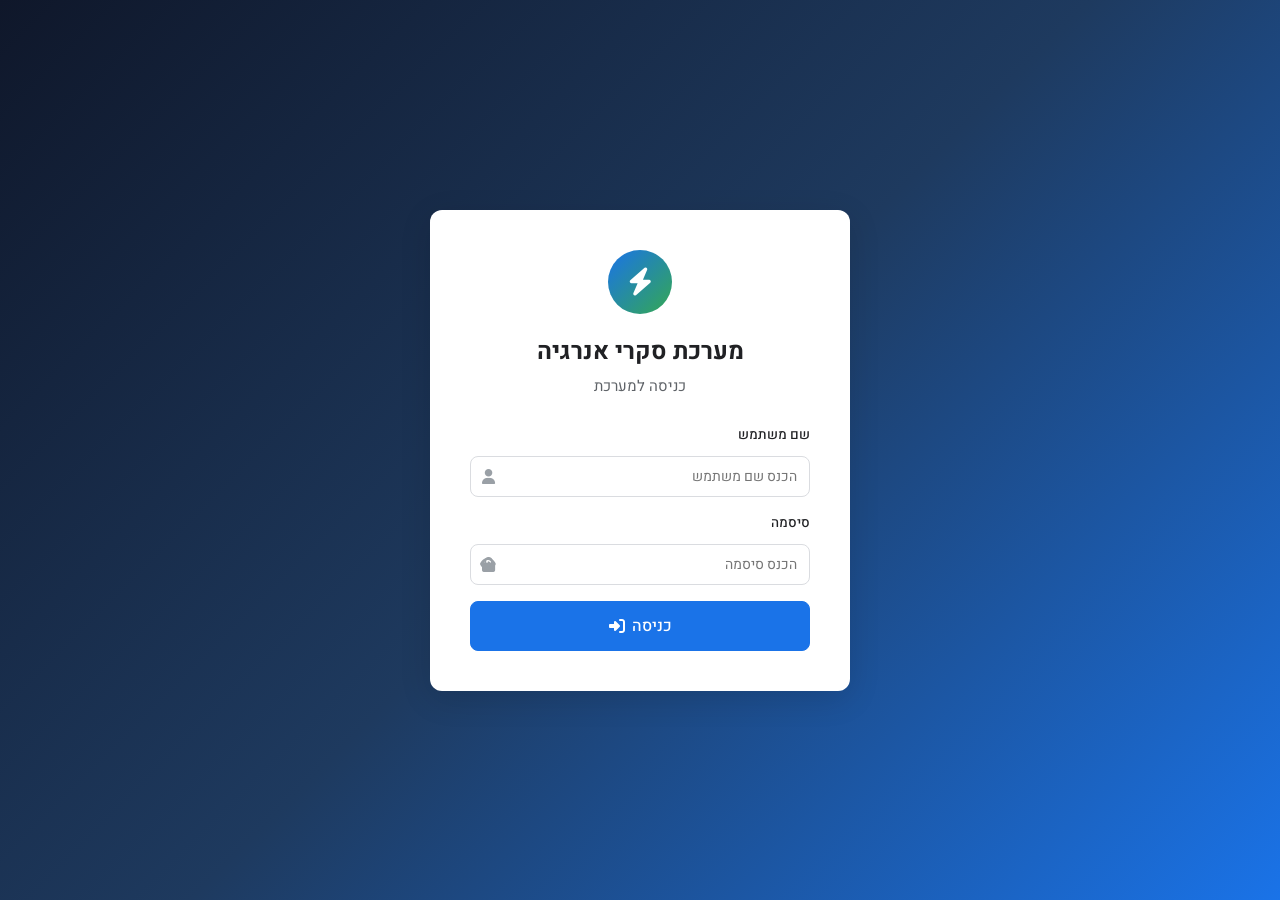
==== index.html @ 721ab581 "Add files via upload" ====
<!DOCTYPE html>
<html lang="he" dir="rtl">
<head>
  <meta charset="UTF-8" />
  <meta name="viewport" content="width=device-width, initial-scale=1.0" />
  <meta http-equiv="Cache-Control" content="no-cache, no-store, must-revalidate" />
  <meta http-equiv="Pragma" content="no-cache" />
  <meta http-equiv="Expires" content="0" />
  <title>מערכת סקרי אנרגיה v2.5</title>
  <link rel="preconnect" href="https://fonts.googleapis.com" />
  <link href="https://fonts.googleapis.com/css2?family=Heebo:wght@300;400;500;600;700;800&display=swap" rel="stylesheet" />
  <link rel="stylesheet" href="https://cdn.jsdelivr.net/npm/@fortawesome/fontawesome-free@6.4.0/css/all.min.css" />
  <style>
/* ===================================================
   ENERGY SURVEYS SYSTEM - MAIN STYLESHEET
   RTL Hebrew-first design
   =================================================== */

/* ---------- CSS Variables ---------- */
:root {
  --primary: #1a73e8;
  --primary-dark: #1557b0;
  --primary-light: #e8f0fe;
  --secondary: #34a853;
  --secondary-light: #e6f4ea;
  --warning: #fbbc04;
  --warning-light: #fef9e7;
  --danger: #ea4335;
  --danger-light: #fce8e6;
  --text-primary: #202124;
  --text-secondary: #5f6368;
  --text-hint: #9aa0a6;
  --border: #dadce0;
  --border-light: #f1f3f4;
  --bg: #f8f9fa;
  --bg-white: #ffffff;
  --sidebar-bg: #1a1f36;
  --sidebar-text: #c5cdd8;
  --sidebar-active: #4a8eff;
  --shadow-sm: 0 1px 3px rgba(0,0,0,.08);
  --shadow-md: 0 4px 12px rgba(0,0,0,.1);
  --shadow-lg: 0 8px 32px rgba(0,0,0,.12);
  --radius: 8px;
  --radius-lg: 12px;
  --sidebar-w: 250px;
  --topbar-h: 60px;
  --font: 'Heebo', sans-serif;
}

/* ---------- Reset ---------- */
*, *::before, *::after { box-sizing: border-box; margin: 0; padding: 0; }
html { font-size: 16px; }
body {
  font-family: var(--font);
  background: var(--bg);
  color: var(--text-primary);
  direction: rtl;
  min-height: 100vh;
  overflow-x: hidden;
}
a { text-decoration: none; color: inherit; }
button { font-family: var(--font); cursor: pointer; border: none; background: none; }
input, select, textarea { font-family: var(--font); }

/* ---------- SCREEN SYSTEM ---------- */
#screen-login { width: 100%; min-height: 100vh; }
#screen-main  { width: 100%; min-height: 100vh; position: relative; }
.view { display: none; }

/* =============================================
   HOME SCREEN
   ============================================= */
.home-bg {
  width: 100%; min-height: 100vh;
  background: linear-gradient(160deg, #0f172a 0%, #1e3a5f 55%, #1a73e8 100%);
  display: flex; align-items: center; justify-content: center;
  padding: 24px 16px;
}
.home-content {
  width: 100%; max-width: 520px;
  display: flex; flex-direction: column; align-items: center; gap: 40px;
}
/* Header */
.home-header { text-align: center; color: #fff; }
.home-logo {
  width: 80px; height: 80px; border-radius: 24px;
  background: rgba(255,255,255,.12); backdrop-filter: blur(8px);
  display: flex; align-items: center; justify-content: center;
  margin: 0 auto 20px;
  font-size: 36px; color: #fff;
  box-shadow: 0 8px 32px rgba(0,0,0,.3);
}
.home-title {
  font-size: 28px; font-weight: 800; margin: 0 0 8px;
  text-shadow: 0 2px 8px rgba(0,0,0,.3);
}
.home-subtitle {
  font-size: 16px; color: rgba(255,255,255,.75); margin: 0;
}
.home-subtitle span { font-weight: 700; color: #fff; }

/* Cards */
.home-cards { width: 100%; display: flex; flex-direction: column; gap: 16px; }
.home-card {
  width: 100%; display: flex; align-items: center; gap: 18px;
  background: rgba(255,255,255,.1); backdrop-filter: blur(12px);
  border: 1px solid rgba(255,255,255,.18);
  border-radius: 20px; padding: 22px 20px;
  cursor: pointer; text-align: right; color: #fff;
  transition: transform .18s, background .18s, box-shadow .18s;
  box-shadow: 0 4px 24px rgba(0,0,0,.2);
}
.home-card:hover {
  transform: translateY(-3px);
  background: rgba(255,255,255,.18);
  box-shadow: 0 8px 32px rgba(0,0,0,.3);
}
.home-card:active { transform: scale(.98); }
.home-card-icon {
  width: 60px; height: 60px; flex-shrink: 0;
  border-radius: 16px; display: flex; align-items: center; justify-content: center;
  font-size: 26px; color: #fff;
  box-shadow: 0 4px 16px rgba(0,0,0,.25);
}
.home-card-body { flex: 1; }
.home-card-title { font-size: 19px; font-weight: 700; margin-bottom: 4px; }
.home-card-desc  { font-size: 13px; color: rgba(255,255,255,.7); }
.home-card-arrow { color: rgba(255,255,255,.5); font-size: 16px; }
.home-card-disabled {
  opacity: .6; cursor: default; pointer-events: none;
}
.home-card-disabled:hover { transform: none; box-shadow: 0 4px 24px rgba(0,0,0,.2); }

/* Footer */
.home-footer { width: 100%; display: flex; justify-content: center; }
.home-logout-btn {
  display: flex; align-items: center; gap: 8px;
  color: rgba(255,255,255,.6); font-size: 14px; font-weight: 500;
  padding: 10px 20px; border-radius: 30px;
  border: 1px solid rgba(255,255,255,.2);
  transition: color .2s, background .2s;
}
.home-logout-btn:hover { color: #fff; background: rgba(255,255,255,.1); }

/* Responsive */
@media (max-width: 480px) {
  .home-title   { font-size: 22px; }
  .home-card    { padding: 18px 14px; gap: 14px; }
  .home-card-icon { width: 50px; height: 50px; font-size: 22px; }
  .home-card-title { font-size: 17px; }
}

/* =============================================
   LOGIN
   ============================================= */
.login-bg {
  width: 100%;
  min-height: 100vh;
  background: linear-gradient(135deg, #0f172a 0%, #1e3a5f 50%, #1a73e8 100%);
  display: flex;
  align-items: center;
  justify-content: center;
  padding: 20px;
}

.login-card {
  background: var(--bg-white);
  border-radius: var(--radius-lg);
  padding: 40px;
  width: 100%;
  max-width: 420px;
  box-shadow: var(--shadow-lg);
  text-align: center;
}

.login-logo {
  width: 64px; height: 64px;
  border-radius: 50%;
  background: linear-gradient(135deg, var(--primary), var(--secondary));
  display: flex; align-items: center; justify-content: center;
  margin: 0 auto 20px;
  font-size: 28px; color: white;
}

.login-title { font-size: 24px; font-weight: 700; margin-bottom: 6px; }
.login-subtitle { color: var(--text-secondary); margin-bottom: 28px; font-size: 15px; }

.login-card .form-group { text-align: right; margin-bottom: 16px; }
.login-card label { display: block; font-size: 14px; font-weight: 500; margin-bottom: 6px; }

.input-icon { position: relative; }
.input-icon > i {
  position: absolute; left: 12px; top: 50%;
  transform: translateY(-50%);
  color: var(--text-hint); font-size: 15px; pointer-events: none;
}
.input-icon input {
  width: 100%; padding: 10px 12px 10px 38px;
  border: 1.5px solid var(--border); border-radius: var(--radius);
  font-size: 15px; outline: none; transition: border-color .2s;
}
.input-icon input:focus { border-color: var(--primary); }
.toggle-pwd {
  position: absolute; left: 10px; top: 50%; transform: translateY(-50%);
  color: var(--text-hint); font-size: 14px; background: none;
}

.error-msg {
  background: var(--danger-light); color: var(--danger);
  padding: 10px 14px; border-radius: var(--radius);
  font-size: 13px; margin-bottom: 14px; text-align: right;
}



/* =============================================
   MAIN APP SHELL
   ============================================= */
/* ---- SIDEBAR ---- */
.sidebar {
  width: var(--sidebar-w); min-height: 100vh;
  background: var(--sidebar-bg); display: flex; flex-direction: column;
  flex-shrink: 0; position: fixed; right: 0; top: 0; z-index: 200;
  transition: transform .3s ease;
}
.sidebar-header {
  padding: 20px 16px 16px; display: flex; align-items: center;
  justify-content: space-between; border-bottom: 1px solid rgba(255,255,255,.08);
}
.sidebar-logo { display: flex; align-items: center; gap: 10px; color: white; font-size: 18px; font-weight: 700; }
.sidebar-logo i { color: #4a8eff; font-size: 22px; }
.sidebar-close-btn { display: none; color: var(--sidebar-text); font-size: 16px; padding: 4px; }
.sidebar-nav { flex: 1; padding: 12px 0; }
.nav-item {
  display: flex; align-items: center; gap: 12px; padding: 11px 20px;
  color: var(--sidebar-text); font-size: 14.5px; border-radius: 0;
  transition: background .2s, color .2s; cursor: pointer;
}
.nav-item:hover { background: rgba(255,255,255,.06); color: white; }
.nav-item.active {
  background: rgba(74,142,255,.15); color: var(--sidebar-active);
  border-right: 3px solid var(--sidebar-active);
}
.nav-item i { width: 20px; text-align: center; font-size: 16px; }
.nav-divider {
  padding: 10px 20px 4px; font-size: 11px;
  text-transform: uppercase; letter-spacing: 1px; color: rgba(255,255,255,.35);
}
.sidebar-footer {
  padding: 16px; border-top: 1px solid rgba(255,255,255,.08);
  display: flex; align-items: center; gap: 10px;
}
.user-info-block { display: flex; align-items: center; gap: 10px; flex: 1; }
.user-avatar {
  width: 36px; height: 36px; border-radius: 50%;
  background: var(--primary); color: white;
  display: flex; align-items: center; justify-content: center;
  font-weight: 600; font-size: 15px; flex-shrink: 0;
}
.user-name { font-size: 13px; font-weight: 600; color: white; }
.user-role { font-size: 12px; color: var(--sidebar-text); }
.btn-logout { color: var(--sidebar-text); font-size: 18px; padding: 6px; transition: color .2s; }
.btn-logout:hover { color: var(--danger); }

/* ---- TOPBAR ---- */
.topbar {
  position: fixed; top: 0; right: var(--sidebar-w); left: 0;
  height: var(--topbar-h); background: var(--bg-white);
  border-bottom: 1px solid var(--border-light);
  display: flex; align-items: center; padding: 0 20px;
  z-index: 100; box-shadow: var(--shadow-sm); gap: 16px;
}
.topbar-title { font-size: 18px; font-weight: 600; flex: 1; }
.topbar-actions { display: flex; align-items: center; gap: 16px; }
.topbar-menu-btn { color: var(--text-secondary); font-size: 19px; display: none; padding: 4px; }

.sync-indicator {
  display: flex; align-items: center; gap: 6px;
  font-size: 13px; color: var(--secondary); background: var(--secondary-light);
  padding: 4px 10px; border-radius: 20px;
  cursor: pointer; transition: opacity 0.2s, transform 0.1s;
  user-select: none;
}
.sync-indicator:hover { opacity: 0.82; }
.sync-indicator:active { transform: scale(0.96); }
.sync-indicator.offline { color: var(--warning); background: var(--warning-light); }
.sync-indicator.error { color: var(--danger); background: var(--danger-light); }
.sync-indicator.pending { color: #e65100; background: #fff3e0; }
.sync-indicator.syncing { color: var(--primary); background: var(--primary-light); }
.sync-indicator.syncing i { animation: spin 1s linear infinite; }
@keyframes spin { from { transform: rotate(0deg); } to { transform: rotate(360deg); } }

.user-chip { display: flex; align-items: center; gap: 8px; font-size: 14px; }
.user-avatar-sm {
  width: 30px; height: 30px; border-radius: 50%;
  background: var(--primary); color: white;
  display: flex; align-items: center; justify-content: center;
  font-weight: 600; font-size: 13px;
}

/* ---- CONTENT WRAPPER ---- */
.content {
  margin-right: var(--sidebar-w);
  width: calc(100% - var(--sidebar-w));
  min-height: 100vh; display: flex; flex-direction: column;
}
.main-content { margin-top: var(--topbar-h); padding: 24px; flex: 1; }

/* =============================================
   VIEW HEADER
   ============================================= */
.view-header {
  display: flex; align-items: center; gap: 16px;
  margin-bottom: 24px; flex-wrap: wrap;
}
.view-header h2 { font-size: 22px; font-weight: 700; flex: 1; }
.form-actions { display: flex; align-items: center; gap: 10px; flex-wrap: wrap; }
.autosave-txt { font-size: 12px; color: var(--secondary); }

/* =============================================
   BUTTONS
   ============================================= */
.btn {
  display: inline-flex; align-items: center; gap: 7px;
  padding: 9px 18px; border-radius: var(--radius);
  font-size: 14px; font-weight: 500; transition: all .2s; white-space: nowrap;
}
.btn-primary { background: var(--primary); color: white; border: 1.5px solid var(--primary); }
.btn-primary:hover { background: var(--primary-dark); border-color: var(--primary-dark); }
.btn-outline { background: transparent; color: var(--primary); border: 1.5px solid var(--primary); }
.btn-outline:hover { background: var(--primary-light); }
.btn-ghost { background: transparent; color: var(--text-secondary); border: 1.5px solid var(--border); }
.btn-ghost:hover { background: var(--bg); }
.btn-success { background: var(--secondary); color: white; border: 1.5px solid var(--secondary); }
.btn-success:hover { background: #2d9249; }
.btn-danger { background: var(--danger); color: white; border: 1.5px solid var(--danger); }
.btn-danger:hover { background: #c62828; }
.btn-full { width: 100%; justify-content: center; padding: 12px; font-size: 16px; }
.btn-sm { padding: 6px 12px; font-size: 13px; }

/* =============================================
   FILTER BAR
   ============================================= */
.filter-bar {
  display: flex; flex-wrap: wrap; gap: 12px; align-items: flex-end;
  background: var(--bg-white); border: 1px solid var(--border-light);
  border-radius: var(--radius-lg); padding: 16px; margin-bottom: 20px;
}
.search-box { position: relative; flex: 1; min-width: 200px; }
.search-box i { position: absolute; right: 12px; top: 50%; transform: translateY(-50%); color: var(--text-hint); }
.search-box input {
  width: 100%; padding: 9px 38px 9px 12px;
  border: 1.5px solid var(--border); border-radius: var(--radius); font-size: 14px; outline: none;
}
.search-box input:focus { border-color: var(--primary); }
.filter-group { display: flex; flex-direction: column; gap: 4px; }
.filter-group label { font-size: 12px; color: var(--text-secondary); font-weight: 500; }
.filter-group input, .filter-group select {
  padding: 8px 10px; border: 1.5px solid var(--border);
  border-radius: var(--radius); font-size: 14px; outline: none; min-width: 130px;
}
.filter-group input:focus, .filter-group select:focus { border-color: var(--primary); }

/* =============================================
   STATS BAR
   ============================================= */
.stats-bar { display: flex; gap: 12px; flex-wrap: wrap; margin-bottom: 20px; }
.stat-chip { display: flex; align-items: center; gap: 6px; padding: 6px 14px; border-radius: 20px; font-size: 13px; font-weight: 500; }
.stat-chip.total { background: var(--primary-light); color: var(--primary); }
.stat-chip.draft { background: var(--warning-light); color: #7d5200; }
.stat-chip.submitted { background: var(--secondary-light); color: #1a5c38; }
.stat-chip.ready { background: #e8eaf6; color: #3949ab; }

/* =============================================
   SURVEYS GRID
   ============================================= */
.surveys-grid { display: grid; grid-template-columns: repeat(auto-fill, minmax(320px, 1fr)); gap: 16px; }
.survey-card {
  background: var(--bg-white); border: 1px solid var(--border-light);
  border-radius: var(--radius-lg); padding: 20px; cursor: pointer;
  transition: box-shadow .2s, transform .2s; position: relative;
}
.survey-card:hover { box-shadow: var(--shadow-md); transform: translateY(-2px); }
.card-top { display: flex; justify-content: space-between; align-items: flex-start; margin-bottom: 12px; }
.card-icon { width: 42px; height: 42px; border-radius: 10px; display: flex; align-items: center; justify-content: center; font-size: 18px; flex-shrink: 0; }
.card-icon.industry { background: #fff3e0; color: #e65100; }
.card-icon.office { background: #e3f2fd; color: #1565c0; }
.card-status { padding: 4px 10px; border-radius: 20px; font-size: 12px; font-weight: 600; }
.card-status.draft { background: var(--warning-light); color: #7d5200; }
.card-status.ready { background: #e8eaf6; color: #3949ab; }
.card-status.submitted { background: var(--secondary-light); color: #1a5c38; }
.card-name { font-size: 17px; font-weight: 700; margin-bottom: 4px; }
.card-meta { font-size: 13px; color: var(--text-secondary); margin-bottom: 12px; }
.card-meta span { display: inline-flex; align-items: center; gap: 4px; margin-left: 12px; }
.card-energy-summary { display: flex; gap: 8px; flex-wrap: wrap; margin-bottom: 12px; }
.energy-chip { display: inline-flex; align-items: center; gap: 4px; padding: 3px 8px; background: var(--bg); border-radius: 12px; font-size: 12px; color: var(--text-secondary); }
.card-footer { display: flex; justify-content: space-between; align-items: center; padding-top: 12px; border-top: 1px solid var(--border-light); }
.card-date { font-size: 12px; color: var(--text-hint); }
.card-actions { display: flex; gap: 6px; }
.card-actions button { padding: 5px 8px; font-size: 13px; border-radius: 6px; }

/* =============================================
   EMPTY STATE
   ============================================= */
.empty-state { text-align: center; padding: 60px 20px; color: var(--text-hint); grid-column: 1 / -1; }
.empty-state i { font-size: 48px; margin-bottom: 16px; display: block; }
.empty-state p { font-size: 16px; margin-bottom: 20px; }

/* =============================================
   CARD SECTIONS (Collapsible)
   ============================================= */
.card-section {
  background: var(--bg-white); border: 1px solid var(--border-light);
  border-radius: var(--radius-lg); margin-bottom: 16px; overflow: hidden;
}
.card-section-header {
  display: flex; align-items: center; gap: 10px;
  padding: 14px 18px; cursor: pointer; user-select: none; transition: background .15s;
}
.card-section-header:hover { background: var(--bg); }
.card-section-header i:first-child { color: var(--primary); font-size: 16px; flex-shrink: 0; }
.card-section-header h3 { font-size: 15px; font-weight: 600; flex: 1; margin: 0; }
.card-section-header .toggle-icon { color: var(--text-hint); transition: transform .3s; margin-right: auto; }
.card-section-header.collapsed .toggle-icon { transform: rotate(-90deg); }
.card-section-body { padding: 18px; border-top: 1px solid var(--border-light); }

/* ---- form grids ---- */
.fg2 { display: grid; grid-template-columns: 1fr 1fr; gap: 14px; }
.fg3 { display: grid; grid-template-columns: repeat(3, 1fr); gap: 14px; }
.fg-span2 { grid-column: span 2; }

/* combo-wrap: select + free text input */
.combo-wrap { display: flex; flex-direction: column; gap: 4px; }
.combo-wrap select, .combo-wrap input { width: 100%; }

/* sys-spec-form */
.sys-spec-form { animation: fadeInDown .2s ease; }
@keyframes fadeInDown { from { opacity:0; transform:translateY(-6px); } to { opacity:1; transform:none; } }
.form-group.req label::after { content: ' *'; color: var(--danger); font-size: 12px; }

/* =============================================
   WIZARD BAR
   ============================================= */
.wizard-bar {
  display: flex; align-items: center; justify-content: center; gap: 0;
  margin-bottom: 18px; background: var(--bg-white); border: 1px solid var(--border-light);
  border-radius: var(--radius-lg); padding: 14px 20px; flex-wrap: wrap;
}
.wstep { display: flex; align-items: center; gap: 8px; font-size: 13px; color: var(--text-hint); font-weight: 500; }
.wstep.active { color: var(--primary); }
.wstep.completed { color: var(--secondary); }
.wstep-circle {
  width: 30px; height: 30px; border-radius: 50%; border: 2px solid var(--border);
  display: flex; align-items: center; justify-content: center;
  font-weight: 700; font-size: 13px; background: white; flex-shrink: 0;
}
.wstep.active .wstep-circle { border-color: var(--primary); background: var(--primary); color: white; }
.wstep.completed .wstep-circle { border-color: var(--secondary); background: var(--secondary); color: white; }
.wstep-line { flex: 1; height: 2px; background: var(--border); min-width: 30px; max-width: 60px; }
.wstep-line.completed { background: var(--secondary); }

/* =============================================
   PROGRESS BAR
   ============================================= */
.progress-wrap {
  background: var(--bg-white); border: 1px solid var(--border-light);
  border-radius: var(--radius); padding: 12px 16px; margin-bottom: 18px;
}
.progress-labels { display: flex; justify-content: space-between; font-size: 13px; color: var(--text-secondary); margin-bottom: 8px; }
.progress-track { height: 6px; background: var(--border-light); border-radius: 3px; overflow: hidden; }
.progress-fill { height: 100%; background: linear-gradient(90deg, var(--primary), var(--secondary)); border-radius: 3px; transition: width .4s ease; }

/* =============================================
   STEP CONTENT
   ============================================= */
.step-content { animation: fadeIn .2s ease; }
@keyframes fadeIn { from { opacity: 0; transform: translateY(6px); } to { opacity: 1; transform: translateY(0); } }

/* =============================================
   FORM GROUPS
   ============================================= */
.form-group { display: flex; flex-direction: column; gap: 5px; }
.form-group label { font-size: 13.5px; font-weight: 500; color: var(--text-primary); }
.form-group input, .form-group select, .form-group textarea {
  padding: 9px 12px; border: 1.5px solid var(--border); border-radius: var(--radius);
  font-size: 14px; outline: none; transition: border-color .2s;
  background: var(--bg-white); direction: rtl;
}
.form-group input:focus, .form-group select:focus, .form-group textarea:focus {
  border-color: var(--primary); box-shadow: 0 0 0 3px rgba(26,115,232,.08);
}
.form-group input.invalid, .form-group select.invalid, .form-group textarea.invalid { border-color: var(--danger); }
.form-group textarea { resize: vertical; min-height: 80px; }
.field-error { font-size: 12px; color: var(--danger); min-height: 16px; }
.field-hint { font-size: 12px; color: var(--text-hint); }

/* =============================================
   CHECKBOXES & RADIO ROWS
   ============================================= */
/* GPS Locator */
.gps-input-wrap { display: flex; gap: 8px; align-items: center; }
.gps-input-wrap input { flex: 1; min-width: 0; }
.btn-gps-locate {
  display: flex; align-items: center; gap: 6px;
  padding: 0 14px; height: 40px; white-space: nowrap;
  background: var(--primary); color: #fff;
  border: none; border-radius: var(--radius); cursor: pointer;
  font-size: 13px; font-family: inherit; font-weight: 600;
  transition: background .2s, transform .1s;
  flex-shrink: 0;
}
.btn-gps-locate:hover { background: var(--primary-dark); }
.btn-gps-locate:active { transform: scale(.96); }
.btn-gps-locate:disabled { background: #aaa; cursor: not-allowed; }
.btn-gps-locate i { font-size: 14px; }
.btn-gps-locate.locating i { animation: spin 1s linear infinite; }
@keyframes spin { to { transform: rotate(360deg); } }
.gps-status {
  margin-top: 6px; font-size: 12px; padding: 5px 10px;
  border-radius: var(--radius); display: flex; align-items: center; gap: 6px;
}
.gps-status.success { background: #e8f5e9; color: #2e7d32; }
.gps-status.error   { background: #fce4ec; color: #c62828; }
.gps-status.loading { background: #e3f2fd; color: #1565c0; }

/* ── תפוקות ── */
.output-input-row {
  display: flex; gap: 8px; align-items: center;
}
.output-amount-input {
  flex: 1; min-width: 0;
}
.output-unit-selector {
  position: relative;
}
.btn-unit-select {
  display: flex; align-items: center; gap: 7px;
  padding: 9px 14px; border: 1.5px solid var(--border);
  border-radius: var(--radius); background: var(--bg);
  font-size: 14px; font-family: inherit; cursor: pointer;
  white-space: nowrap; min-width: 120px; justify-content: space-between;
  transition: border-color .2s, background .2s;
}
.btn-unit-select:hover { border-color: var(--primary); background: var(--primary-light); }
.unit-dropdown {
  position: fixed;
  background: #fff; border: 1px solid var(--border);
  border-radius: var(--radius); box-shadow: 0 4px 16px rgba(0,0,0,.18);
  z-index: 9999; min-width: 160px; overflow: visible;
}
.unit-option {
  display: flex; align-items: center; gap: 9px;
  padding: 10px 14px; font-size: 14px; cursor: pointer;
  transition: background .15s;
}
.unit-option:hover { background: var(--primary-light); color: var(--primary); }
.unit-option i { width: 16px; text-align: center; color: var(--primary); }

/* ── מכשירים רושמים ── */
.recording-devices-row {
  display: flex; align-items: center; gap: 14px; flex-wrap: wrap;
}
.toggle-yesno {
  display: flex; border: 1.5px solid var(--border); border-radius: var(--radius);
  overflow: hidden; background: var(--bg);
}
.toggle-btn {
  padding: 8px 20px; border: none; background: transparent;
  font-size: 14px; font-family: inherit; cursor: pointer;
  transition: background .2s, color .2s; color: var(--text-secondary);
}
.toggle-btn.active {
  background: var(--primary); color: #fff; font-weight: 600;
}
.recording-count-wrap input {
  width: 160px;
}

/* =============================================
   DESIGN EDITOR PANEL
   ============================================= */
#view-design-editor {
  padding: 0;
  margin: -24px;
  overflow: hidden;
}
@media (max-width: 900px) {
  #view-design-editor { margin: -12px; }
}
.de-layout {
  display: flex;
  height: calc(100vh - var(--topbar-h));
  max-height: calc(100vh - var(--topbar-h));
  overflow: hidden;
}
/* ── Controls Panel ── */
.de-panel {
  width: 340px;
  min-width: 300px;
  background: var(--bg-white);
  border-left: 1px solid var(--border);
  display: flex;
  flex-direction: column;
  overflow: hidden;
  box-shadow: -4px 0 16px rgba(0,0,0,.06);
  z-index: 2;
}
.de-panel-header {
  padding: 16px 18px 12px;
  background: linear-gradient(135deg, #1a1f36 0%, #1a73e8 100%);
  color: #fff;
  flex-shrink: 0;
}
.de-panel-header h3 {
  font-size: 16px; font-weight: 700; margin: 0 0 4px;
}
.de-panel-header p {
  font-size: 12px; opacity: .8; margin: 0;
}
.de-panel-actions {
  display: flex; gap: 8px; margin-top: 12px;
}
.de-btn {
  padding: 7px 14px; border-radius: var(--radius);
  font-size: 13px; font-weight: 600; cursor: pointer;
  border: none; transition: all .18s;
  display: flex; align-items: center; gap: 6px;
}
.de-btn-save {
  background: #fff; color: #1a73e8; flex: 1;
}
.de-btn-save:hover { background: #e8f0fe; }
.de-btn-reset {
  background: rgba(255,255,255,.18); color: #fff; border: 1px solid rgba(255,255,255,.35);
}
.de-btn-reset:hover { background: rgba(255,255,255,.28); }
.de-btn-saving {
  opacity: .7; cursor: not-allowed;
}
/* Tabs */
.de-tabs {
  display: flex; border-bottom: 1px solid var(--border);
  background: var(--bg); flex-shrink: 0;
}
.de-tab {
  flex: 1; padding: 10px 4px; font-size: 12px; font-weight: 600;
  color: var(--text-secondary); cursor: pointer; border: none;
  background: none; border-bottom: 2px solid transparent;
  transition: all .18s; display: flex; align-items: center;
  justify-content: center; gap: 5px;
}
.de-tab.active {
  color: var(--primary); border-bottom-color: var(--primary);
  background: var(--bg-white);
}
.de-tab:hover:not(.active) { background: var(--border-light); }
/* Tab content */
.de-tab-content { display: none; flex: 1; overflow-y: auto; padding: 16px; }
.de-tab-content.active { display: block; }
.de-section {
  margin-bottom: 22px;
}
.de-section-title {
  font-size: 11px; font-weight: 700; color: var(--text-hint);
  text-transform: uppercase; letter-spacing: .06em;
  margin-bottom: 12px; padding-bottom: 6px;
  border-bottom: 1px solid var(--border-light);
}
/* Control row */
.de-control {
  display: flex; align-items: center; justify-content: space-between;
  margin-bottom: 12px; gap: 8px;
}
.de-control label {
  font-size: 13px; color: var(--text-primary); font-weight: 500;
  flex: 1; min-width: 0;
}
.de-control label small {
  display: block; font-size: 11px; color: var(--text-hint); font-weight: 400;
}
/* Color picker */
.de-color-wrap {
  display: flex; align-items: center; gap: 6px;
}
.de-color-preview {
  width: 28px; height: 28px; border-radius: 6px;
  border: 2px solid var(--border); cursor: pointer;
  transition: transform .15s;
}
.de-color-preview:hover { transform: scale(1.1); }
input[type="color"].de-color-input {
  width: 0; height: 0; opacity: 0; position: absolute; pointer-events: none;
}
.de-color-hex {
  width: 72px; font-size: 12px; padding: 4px 6px;
  border: 1px solid var(--border); border-radius: 6px;
  font-family: monospace; color: var(--text-primary);
  background: var(--bg);
}
.de-color-hex:focus { outline: none; border-color: var(--primary); }
/* Range slider */
.de-range-wrap {
  display: flex; align-items: center; gap: 8px; flex: 1.2;
}
.de-range {
  flex: 1; -webkit-appearance: none; appearance: none;
  height: 4px; border-radius: 4px; background: var(--border);
  outline: none; cursor: pointer;
}
.de-range::-webkit-slider-thumb {
  -webkit-appearance: none; width: 16px; height: 16px;
  border-radius: 50%; background: var(--primary);
  cursor: pointer; box-shadow: 0 1px 4px rgba(0,0,0,.2);
  transition: transform .15s;
}
.de-range::-webkit-slider-thumb:hover { transform: scale(1.2); }
.de-range-val {
  font-size: 12px; font-weight: 700; color: var(--primary);
  min-width: 36px; text-align: center;
}
/* Text input for labels */
.de-text-input {
  width: 160px; font-size: 13px; padding: 5px 8px;
  border: 1px solid var(--border); border-radius: 6px;
  color: var(--text-primary); background: var(--bg);
  transition: border-color .18s;
}
.de-text-input:focus { outline: none; border-color: var(--primary); background: var(--bg-white); }
/* Select */
.de-select {
  font-size: 13px; padding: 5px 8px;
  border: 1px solid var(--border); border-radius: 6px;
  color: var(--text-primary); background: var(--bg); cursor: pointer;
}
.de-select:focus { outline: none; border-color: var(--primary); }
/* ── Preview Panel ── */
.de-preview {
  flex: 1; overflow: hidden; background: #e8eaed;
  display: flex; flex-direction: column;
  position: relative;
}
.de-preview-header {
  padding: 10px 16px;
  background: #fff;
  border-bottom: 1px solid var(--border);
  display: flex; align-items: center; justify-content: space-between;
  flex-shrink: 0;
}
.de-preview-label {
  background: rgba(26,115,232,.1); color: var(--primary);
  font-size: 12px; font-weight: 600; padding: 5px 12px;
  border-radius: 20px; display: inline-flex; align-items: center; gap: 6px;
  border: 1px solid rgba(26,115,232,.2);
}
.de-preview-label i { font-size: 10px; animation: pulse 2s infinite; }
@keyframes pulse { 0%,100%{opacity:1} 50%{opacity:.5} }
.de-preview-scale-hint {
  font-size: 11px; color: var(--text-hint);
}
.de-preview-frame-wrap {
  flex: 1; overflow: hidden;
  position: relative; padding: 16px;
  display: flex; align-items: flex-start; justify-content: center;
}
.de-preview-browser {
  width: 100%; max-width: 900px;
  background: #fff;
  border-radius: 10px;
  box-shadow: 0 8px 32px rgba(0,0,0,.18);
  overflow: hidden;
  height: calc(100vh - var(--topbar-h) - 80px);
}
.de-preview-browser-bar {
  background: #f1f3f4;
  padding: 8px 12px;
  display: flex; align-items: center; gap: 8px;
  border-bottom: 1px solid #ddd;
}
.de-preview-browser-dots {
  display: flex; gap: 5px;
}
.de-preview-browser-dots span {
  width: 10px; height: 10px; border-radius: 50%;
}
.de-preview-browser-url {
  flex: 1; background: #fff; border-radius: 4px;
  padding: 3px 10px; font-size: 11px; color: #5f6368;
  border: 1px solid #ddd;
}
#de-iframe {
  width: 100%; border: none;
  height: calc(100% - 37px);
  display: block;
}
/* Saved badge */
.de-saved-badge {
  display: inline-flex; align-items: center; gap: 5px;
  background: #e6f4ea; color: #137333; border-radius: 20px;
  font-size: 12px; font-weight: 600; padding: 4px 12px;
  margin-right: 8px; opacity: 0; transition: opacity .3s;
}
.de-saved-badge.show { opacity: 1; }

/* ── טבלאות צריכת חשמל ── */
.elec-section {
  margin-bottom: 20px;
}
.elec-section-title {
  display: flex; align-items: center; gap: 10px;
  font-size: 15px; font-weight: 700; color: var(--text-primary);
  margin-bottom: 12px;
  padding-bottom: 8px;
  border-bottom: 2px solid var(--primary-light);
}
.elec-section-title i { color: var(--primary); font-size: 17px; }
.import-excel-btn {
  display: inline-flex; align-items: center; gap: 5px;
  padding: 4px 12px; font-size: 12px; font-weight: 600;
  background: #e8f5e9; color: #2e7d32; border: 1.5px solid #81c784;
  border-radius: 6px; cursor: pointer; transition: background .2s;
  margin-right: auto;
}
.import-excel-btn:hover { background: #c8e6c9; }
.elec-year-bar {
  display: flex; align-items: center; gap: 12px; margin-bottom: 12px;
  background: var(--primary-light); border-radius: var(--radius);
  padding: 10px 14px;
}
.elec-year-bar label {
  font-size: 13px; font-weight: 600; color: var(--primary); white-space: nowrap;
}
.elec-year-select {
  padding: 6px 12px; border-radius: var(--radius); border: 1.5px solid var(--primary);
  font-size: 14px; font-weight: 600; color: var(--primary);
  background: #fff; cursor: pointer; min-width: 100px;
}
.elec-year-select:focus { outline: none; }
.elec-table-wrap {
  overflow-x: auto; border-radius: var(--radius); border: 1px solid var(--border);
}
.elec-table {
  width: 100%; border-collapse: collapse; font-size: 13px;
  min-width: 640px;
}
.elec-table th {
  background: var(--primary); color: #fff;
  padding: 8px 10px; text-align: center; font-weight: 600;
  font-size: 12px; white-space: nowrap;
}
.elec-table th.group-header {
  background: #1557b0;
}
.elec-table th.col-month {
  background: #1a1f36; border-radius: 0;
}
.elec-table td {
  padding: 5px 6px; border: 1px solid var(--border);
  text-align: center; vertical-align: middle;
}
.elec-table td.month-label {
  font-weight: 600; color: var(--text-secondary);
  background: var(--bg); width: 50px;
}
.elec-table td.total-kw {
  background: #e8f0fe; color: #1557b0; font-weight: 700;
}
.elec-table td.total-nis {
  background: #e6f4ea; color: #1e6e2e; font-weight: 700;
}
.elec-table tr.sum-row td {
  background: #1a1f36; color: #fff; font-weight: 700; font-size: 13px;
}
.elec-table tr.sum-row td.month-label {
  background: #1a1f36; color: #fff;
}
.elec-table tr.sum-row td.total-kw {
  background: #1a73e8; color: #fff;
}
.elec-table tr.sum-row td.total-nis {
  background: #34a853; color: #fff;
}
.elec-input {
  width: 100%; border: none; background: transparent;
  text-align: center; font-size: 13px; font-family: var(--font);
  color: var(--text-primary); padding: 2px;
  outline: none;
}
.elec-input:focus {
  background: var(--primary-light); border-radius: 4px;
}
.elec-input[readonly] {
  color: var(--primary); font-weight: 700; cursor: default;
}
.elec-table tr:hover td:not(.total-kw):not(.total-nis):not(.month-label) {
  background: #f8f9ff;
}
.elec-toggle-wrap {
  display: flex; align-items: center; gap: 10px; margin-bottom: 14px;
  padding: 10px 14px; background: var(--bg); border-radius: var(--radius);
  border: 1px solid var(--border);
}
.elec-toggle-label { font-size: 14px; font-weight: 600; color: var(--text-primary); }

/* ── טבלת חישוב מערכות חשמל ── */
.kw-cost-bar {
  display: flex; align-items: center; gap: 12px; flex-wrap: wrap;
  background: linear-gradient(135deg, #fff8e1 0%, #fffde7 100%);
  border: 1.5px solid #ffe082; border-radius: var(--radius);
  padding: 10px 16px; margin-bottom: 14px;
}
.kw-cost-label {
  font-size: 13px; font-weight: 700; color: #e65100; white-space: nowrap;
}
.kw-cost-value {
  font-size: 18px; font-weight: 800; color: #bf360c;
  background: #fff3e0; border-radius: 6px; padding: 2px 10px;
  min-width: 70px; text-align: center; letter-spacing: 0.5px;
}
.kw-cost-note {
  font-size: 11px; color: #795548; flex: 1;
}
.elec-calc-table input.elec-input {
  min-width: 60px;
}
.elec-calc-table td:first-child input.elec-input {
  text-align: right; padding-right: 6px;
}
.elec-calc-section { margin-top: 8px; }
.elec-type-btn {
  display: inline-flex; align-items: center; gap: 5px;
  padding: 4px 10px; border-radius: 20px; font-size: 12px; font-weight: 700;
  cursor: pointer; user-select: none; transition: all .2s;
  white-space: nowrap;
}
.elec-type-btn.is-factory {
  background: #fff3e0; color: #e65100; border: 1.5px solid #ffb74d;
}
.elec-type-btn.is-factory:hover {
  background: #ffe0b2;
}
.elec-type-btn.is-office {
  background: #e8eaf6; color: #283593; border: 1.5px solid #9fa8da;
}
.elec-type-btn.is-office:hover {
  background: #c5cae9;
}

/* ── פעולות שימור אנרגיה ── */
.fg1 { display: flex; flex-direction: column; gap: 16px; }
.economic-params-box {
  background: linear-gradient(135deg, #e8f5e9 0%, #f1f8e9 100%);
  border: 1.5px solid #a5d6a7;
  border-radius: var(--radius);
  padding: 16px 18px;
}
.economic-params-text {
  font-size: 14px; line-height: 1.75;
  color: #2e7d32;
  padding-bottom: 4px;
}
.economic-params-text i {
  margin-left: 6px; color: #388e3c;
}
.economic-params-text strong {
  color: #1b5e20;
}
.check-row { display: flex; flex-wrap: wrap; gap: 16px; padding: 6px 0; }
.chk-label { display: flex; align-items: center; gap: 7px; font-size: 14px; cursor: pointer; }
.chk-label input[type="checkbox"] { width: 16px; height: 16px; accent-color: var(--primary); cursor: pointer; }
.radio-row { display: flex; flex-wrap: wrap; gap: 8px; padding: 4px 0; }
.radio-opt {
  display: flex; align-items: center; gap: 6px; font-size: 14px; cursor: pointer;
  padding: 7px 12px; border: 1.5px solid var(--border); border-radius: var(--radius);
  transition: border-color .2s, background .2s;
}
.radio-opt:has(input:checked) { border-color: var(--primary); background: var(--primary-light); color: var(--primary); }
.radio-opt input[type="radio"] { width: 14px; height: 14px; accent-color: var(--primary); cursor: pointer; }

/* =============================================
   CONTACT BOXES
   ============================================= */
.contact-box { background: var(--bg); border: 1px solid var(--border-light); border-radius: var(--radius); padding: 14px; }
.phone-input-wrap { display:flex; flex-direction:row-reverse; gap:6px; align-items:center; }
.phone-prefix-sel { width:72px; flex-shrink:0; padding:6px 4px; font-size:13px; border:1px solid var(--border); border-radius:6px; background:white; }
.phone-input-wrap input[type="tel"] { flex:1; min-width:0; }
.fuel-cost-summary { display:flex; align-items:center; gap:8px; background:var(--bg); border:1px solid var(--border-light); border-radius:8px; padding:10px 14px; font-size:13px; color:var(--text-secondary); }
.fuel-cost-summary strong { font-size:16px; color:var(--primary); font-weight:700; }
.contact-label { display: flex; align-items: center; gap: 8px; font-size: 13px; font-weight: 600; color: var(--primary); margin-bottom: 12px; }

/* =============================================
   HINT TEXT & BADGES
   ============================================= */
.hint-txt { font-size: 13px; color: var(--text-secondary); margin-bottom: 14px; }
.opt-badge { font-size: 11px; background: var(--bg); color: var(--text-hint); padding: 2px 8px; border-radius: 10px; border: 1px solid var(--border); }
.count-badge { font-size: 12px; background: var(--primary-light); color: var(--primary); padding: 3px 10px; border-radius: 20px; font-weight: 600; }

/* =============================================
   SUB TITLE & TABLE WRAP
   ============================================= */
.sub-title { font-size: 14px; font-weight: 600; color: var(--text-secondary); margin-bottom: 10px; }
.table-wrap { overflow-x: auto; }
.data-table { width: 100%; border-collapse: collapse; font-size: 14px; }
.data-table th {
  padding: 10px 12px; background: var(--bg); border-bottom: 2px solid var(--border);
  text-align: right; font-size: 13px; font-weight: 600; color: var(--text-secondary); white-space: nowrap;
}
.data-table td { padding: 10px 12px; border-bottom: 1px solid var(--border-light); text-align: right; }
.data-table tr:hover td { background: var(--bg); }
.data-table input { padding: 6px 8px; border: 1.5px solid var(--border); border-radius: 6px; font-size: 13px; width: 100%; min-width: 80px; }

/* =============================================
   ENERGY CARDS GRID
   ============================================= */
.energy-cards-grid { display: grid; grid-template-columns: repeat(auto-fill, minmax(280px, 1fr)); gap: 14px; margin-bottom: 16px; }
.energy-card { border: 1.5px solid var(--border-light); border-radius: var(--radius-lg); padding: 16px; background: var(--bg-white); transition: border-color .2s, box-shadow .2s; }
.energy-card.active { border-color: var(--primary); box-shadow: 0 0 0 3px rgba(26,115,232,.08); }
.energy-card.active-green { border-color: var(--secondary); box-shadow: 0 0 0 3px rgba(52,168,83,.08); }
.energy-card-header { display: flex; align-items: center; justify-content: space-between; margin-bottom: 0; }
.energy-card-title { display: flex; align-items: center; gap: 10px; font-weight: 600; font-size: 15px; }
.energy-icon { width: 36px; height: 36px; border-radius: 8px; display: flex; align-items: center; justify-content: center; font-size: 16px; flex-shrink: 0; }
.energy-card-body { margin-top: 14px; display: none; }
.energy-card.active .energy-card-body, .energy-card.active-green .energy-card-body { display: block; }
.toggle-switch { position: relative; width: 44px; height: 24px; flex-shrink: 0; }
.toggle-switch input { opacity: 0; width: 0; height: 0; }
.toggle-slider { position: absolute; cursor: pointer; inset: 0; background: var(--border); border-radius: 12px; transition: background .2s; }
.toggle-slider::before { content: ''; position: absolute; width: 18px; height: 18px; left: 3px; top: 3px; background: white; border-radius: 50%; transition: transform .2s; box-shadow: var(--shadow-sm); }
.toggle-switch input:checked + .toggle-slider { background: var(--primary); }
.toggle-switch input:checked + .toggle-slider::before { transform: translateX(20px); }
.energy-fields { display: grid; grid-template-columns: 1fr 1fr; gap: 10px; }
.energy-fields .form-group { gap: 4px; }
.energy-fields label { font-size: 12.5px; }
.energy-fields input, .energy-fields select { padding: 7px 10px; font-size: 13px; }

/* =============================================
   ENERGY SUMMARY BOX
   ============================================= */
.energy-sum-box { background: var(--primary-light); border: 1px solid rgba(26,115,232,.2); border-radius: var(--radius-lg); padding: 16px; margin-top: 8px; }
.sum-title { font-size: 14px; font-weight: 600; color: var(--primary); margin-bottom: 12px; display: flex; align-items: center; gap: 8px; }
.sum-grid { display: grid; grid-template-columns: repeat(auto-fill, minmax(160px, 1fr)); gap: 10px; }
.summary-item { background: white; border-radius: var(--radius); padding: 12px; text-align: center; }
.summary-item .label { font-size: 12px; color: var(--text-secondary); margin-bottom: 4px; }
.summary-item .value { font-size: 17px; font-weight: 700; color: var(--primary); }
.summary-item .unit { font-size: 11px; color: var(--text-hint); }

/* =============================================
   STEP NAV
   ============================================= */
.step-nav { display: flex; justify-content: space-between; align-items: center; padding: 20px 0; gap: 12px; }

/* =============================================
   SYSTEMS MODULE - STEP 3
   ============================================= */
.systems-toolbar { display: flex; justify-content: space-between; align-items: center; margin-bottom: 16px; background: var(--bg-white); border: 1px solid var(--border-light); border-radius: var(--radius-lg); padding: 16px 20px; }
.category-tabs { display: flex; flex-wrap: wrap; gap: 8px; margin-bottom: 16px; padding: 12px 16px; background: var(--bg-white); border: 1px solid var(--border-light); border-radius: var(--radius-lg); }
.cat-tab { padding: 6px 14px; border-radius: 20px; font-size: 13px; font-weight: 500; border: 1.5px solid var(--border); background: var(--bg); color: var(--text-secondary); cursor: pointer; transition: all .2s; display: flex; align-items: center; gap: 5px; }
.cat-tab:hover { border-color: var(--primary); color: var(--primary); }
.cat-tab.active { background: var(--primary); border-color: var(--primary); color: white; }
.systems-table-wrap { background: var(--bg-white); border: 1px solid var(--border-light); border-radius: var(--radius-lg); overflow: hidden; margin-bottom: 16px; }
.system-row { display: grid; grid-template-columns: 36px 1fr auto auto auto auto auto 80px; align-items: center; gap: 12px; padding: 14px 16px; border-bottom: 1px solid var(--border-light); transition: background .15s; }
.system-row:last-child { border-bottom: none; }
.system-row:hover { background: var(--bg); }
.system-row-header { grid-column: 1 / -1; display: grid; grid-template-columns: 36px 1fr auto auto auto auto auto 80px; align-items: center; gap: 12px; padding: 10px 16px; background: var(--bg); border-bottom: 2px solid var(--border); font-size: 12px; font-weight: 600; color: var(--text-secondary); }
.sys-icon { width: 36px; height: 36px; border-radius: 8px; display: flex; align-items: center; justify-content: center; font-size: 16px; flex-shrink: 0; }
.sys-info { min-width: 0; }
.sys-name { font-size: 14px; font-weight: 600; white-space: nowrap; overflow: hidden; text-overflow: ellipsis; }
.sys-cat-badge { display: inline-flex; align-items: center; gap: 4px; font-size: 11px; color: var(--text-secondary); background: var(--bg); padding: 2px 8px; border-radius: 10px; margin-top: 2px; }
.spec-chips-row { display: flex; flex-wrap: wrap; gap: 4px; margin-top: 4px; }
.spec-chip { display: inline-flex; align-items: center; gap: 3px; font-size: 11px; color: var(--primary); background: var(--primary-light); padding: 2px 7px; border-radius: 10px; white-space: nowrap; }
.spec-chip-warn { color: #e65100; background: #fff3e0; font-weight: 600; }
.spec-chip-loc  { color: var(--text-secondary); background: var(--bg); }
.sys-stat { text-align: center; min-width: 80px; }
.sys-stat-val { font-size: 14px; font-weight: 700; color: var(--primary); }
.sys-stat-label { font-size: 11px; color: var(--text-hint); }
.sys-actions { display: flex; gap: 6px; justify-content: flex-end; }

/* Systems totals */
.systems-totals { background: linear-gradient(135deg, var(--primary-light), #e8f5e9); border: 1px solid rgba(26,115,232,.2); border-radius: var(--radius-lg); padding: 18px; margin-bottom: 16px; }
.totals-label { font-size: 14px; font-weight: 700; color: var(--primary); margin-bottom: 12px; display: flex; align-items: center; gap: 8px; }
.totals-grid { display: grid; grid-template-columns: repeat(auto-fill, minmax(160px, 1fr)); gap: 12px; }
.total-item { background: white; border-radius: var(--radius); padding: 14px; text-align: center; box-shadow: var(--shadow-sm); }
.total-item .t-label { font-size: 12px; color: var(--text-secondary); margin-bottom: 6px; }
.total-item .t-val { font-size: 20px; font-weight: 800; color: var(--primary); }
.total-item .t-unit { font-size: 11px; color: var(--text-hint); margin-top: 2px; }

/* Chart section */
.chart-section { background: var(--bg-white); border: 1px solid var(--border-light); border-radius: var(--radius-lg); padding: 20px; margin-bottom: 16px; }
.chart-top { display: flex; justify-content: space-between; align-items: center; margin-bottom: 16px; }
.chart-top h4 { font-size: 15px; font-weight: 700; display: flex; align-items: center; gap: 8px; }
.chart-btns { display: flex; gap: 6px; }
.chart-btn { padding: 5px 14px; border-radius: 20px; font-size: 13px; border: 1.5px solid var(--border); background: var(--bg); color: var(--text-secondary); cursor: pointer; transition: all .2s; }
.chart-btn.active { background: var(--primary); border-color: var(--primary); color: white; }

/* =============================================
   SUMMARY / CHECKLIST
   ============================================= */
.summary-grid-wrap { display: grid; grid-template-columns: 1fr 1fr; gap: 16px; margin-bottom: 20px; }
.summary-section { background: var(--bg-white); border: 1px solid var(--border-light); border-radius: var(--radius-lg); padding: 18px; }
.summary-section h4 { font-size: 14px; font-weight: 700; color: var(--text-secondary); display: flex; align-items: center; gap: 8px; margin-bottom: 14px; padding-bottom: 10px; border-bottom: 1px solid var(--border-light); }
.summary-row { display: flex; justify-content: space-between; align-items: flex-start; padding: 5px 0; font-size: 14px; gap: 8px; }
.summary-row .key { color: var(--text-secondary); flex-shrink: 0; }
.summary-row .val { font-weight: 500; text-align: left; }

.checklist-box { background: var(--bg-white); border: 1px solid var(--border-light); border-radius: var(--radius-lg); padding: 18px; margin-bottom: 20px; }
.checklist-box h4 { font-size: 15px; font-weight: 700; margin-bottom: 12px; display: flex; align-items: center; gap: 8px; }
.check-item { display: flex; align-items: center; gap: 10px; padding: 6px 0; font-size: 14px; }
.check-item.pass i { color: var(--secondary); }
.check-item.fail i { color: var(--danger); }
.check-item.warn i { color: var(--warning); }

/* =============================================
   SURVEY DETAIL VIEW
   ============================================= */
.detail-grid { display: grid; grid-template-columns: 1fr 1fr; gap: 16px; }
.detail-card { background: var(--bg-white); border: 1px solid var(--border-light); border-radius: var(--radius-lg); padding: 18px; }
.detail-card h4 { font-size: 15px; font-weight: 700; margin-bottom: 14px; padding-bottom: 10px; border-bottom: 1px solid var(--border-light); display: flex; align-items: center; gap: 8px; color: var(--primary); }
.detail-row { display: flex; gap: 8px; padding: 6px 0; border-bottom: 1px solid var(--border-light); font-size: 14px; }
.detail-row:last-child { border-bottom: none; }
.detail-row .k { color: var(--text-secondary); min-width: 130px; }
.detail-row .v { font-weight: 500; }

/* =============================================
   TOAST NOTIFICATIONS
   ============================================= */
.toast-container { position: fixed; bottom: 24px; left: 24px; display: flex; flex-direction: column; gap: 8px; z-index: 9999; max-width: 340px; }
.toast { display: flex; align-items: center; gap: 12px; padding: 14px 16px; border-radius: var(--radius); background: var(--text-primary); color: white; font-size: 14px; box-shadow: var(--shadow-lg); animation: slideUp .25s ease; }
@keyframes slideUp { from { transform: translateY(20px); opacity: 0; } to { transform: translateY(0); opacity: 1; } }
.toast.success { background: var(--secondary); }
.toast.error { background: var(--danger); }
.toast.warning { background: #e65100; }
.toast i { font-size: 16px; flex-shrink: 0; }

/* =============================================
   MODAL
   ============================================= */
.modal-overlay { position: fixed; inset: 0; background: rgba(0,0,0,.45); z-index: 1000; display: flex; align-items: center; justify-content: center; padding: 20px; }
.modal-box { background: white; border-radius: var(--radius-lg); padding: 28px; max-width: 400px; width: 100%; box-shadow: var(--shadow-lg); }
.modal-box h3 { font-size: 18px; font-weight: 700; margin-bottom: 10px; }
.modal-box p { font-size: 14px; color: var(--text-secondary); margin-bottom: 20px; }

/* SYSTEM MODAL */
.modal-lg { max-width: 680px; width: 95%; }
.modal-xl { max-width: 860px; width: 96%; }
.section-hdr-sm { display:flex; align-items:center; gap:8px; padding:9px 14px; background:var(--bg); border:1px solid var(--border); border-radius:8px; margin:10px 0 0; font-size:13px; font-weight:600; cursor:pointer; user-select:none; }
.section-hdr-sm .toggle-arrow { margin-right:auto; font-size:11px; color:var(--text-hint); transition:transform .2s; }
.section-hdr-sm.open .toggle-arrow { transform:rotate(180deg); }
.section-body-collapsible { padding:8px 4px 4px; }
/* Space inline tables */
.sp-table { width:100%; border-collapse:collapse; font-size:13px; margin-top:6px; }
.sp-table th { background:var(--bg); padding:6px 8px; font-weight:600; font-size:12px; color:var(--text-secondary); border-bottom:2px solid var(--border); text-align:right; white-space:nowrap; }
.sp-table td { padding:4px 6px; border-bottom:1px solid var(--border-light); vertical-align:middle; }
.sp-table td input, .sp-table td select { width:100%; min-width:60px; padding:4px 6px; font-size:12px; border:1px solid var(--border); border-radius:5px; background:white; }
.sp-table td input[readonly] { background:var(--primary-light); color:var(--primary); font-weight:600; cursor:default; }
.sp-table .del-row-btn { background:none; border:none; color:var(--danger); cursor:pointer; padding:4px 6px; border-radius:4px; font-size:13px; }
.sp-table .del-row-btn:hover { background:#ffeaea; }
/* Space card in list */
.space-card { background:white; border:1px solid var(--border); border-radius:12px; margin-bottom:12px; overflow:hidden; box-shadow:var(--shadow-sm); }
.space-card-hdr { display:flex; align-items:center; gap:10px; padding:12px 16px; background:var(--bg); border-bottom:1px solid var(--border-light); }
.space-card-icon { width:36px; height:36px; border-radius:8px; background:var(--primary-light); color:var(--primary); display:flex; align-items:center; justify-content:center; font-size:16px; flex-shrink:0; }
.space-card-title { font-weight:700; font-size:14px; }
.space-card-sub { font-size:12px; color:var(--text-secondary); margin-top:1px; }
.space-card-actions { margin-right:auto; display:flex; gap:6px; }
.space-card-body { padding:12px 16px; display:grid; grid-template-columns:repeat(auto-fill,minmax(140px,1fr)); gap:8px; }
.space-stat { background:var(--bg); border-radius:8px; padding:8px 10px; }
.space-stat-label { font-size:11px; color:var(--text-secondary); margin-bottom:2px; }
.space-stat-val { font-size:14px; font-weight:700; color:var(--primary); }
.replace-badge { display:inline-flex; align-items:center; gap:3px; font-size:11px; background:#fff3e0; color:#e65100; padding:2px 7px; border-radius:8px; font-weight:600; }
.modal-hdr { display: flex; justify-content: space-between; align-items: center; padding-bottom: 14px; border-bottom: 1px solid var(--border-light); margin-bottom: 16px; }
.modal-hdr h3 { font-size: 18px; font-weight: 700; margin: 0; }
.modal-close-btn { width: 30px; height: 30px; border-radius: 50%; display: flex; align-items: center; justify-content: center; font-size: 15px; color: var(--text-secondary); transition: background .2s; border: none; background: none; cursor: pointer; }
.modal-close-btn:hover { background: var(--bg); }
.modal-body-scroll { max-height: 60vh; overflow-y: auto; padding-left: 4px; }
.modal-ftr { display: flex; justify-content: flex-end; gap: 10px; padding-top: 14px; border-top: 1px solid var(--border-light); margin-top: 16px; }
.calc-box { background: var(--primary-light); border: 1px solid rgba(26,115,232,.2); border-radius: var(--radius-lg); padding: 14px; margin-top: 14px; }
.calc-box-title { font-size: 13px; font-weight: 700; color: var(--primary); margin-bottom: 10px; display: flex; align-items: center; gap: 6px; }
.calc-items { display: grid; grid-template-columns: repeat(3, 1fr); gap: 8px; margin-bottom: 8px; }
.calc-item { background: white; border-radius: var(--radius); padding: 8px; text-align: center; }
.calc-lbl { font-size: 11px; color: var(--text-secondary); }
.calc-val { font-size: 16px; font-weight: 800; color: var(--primary); }
.calc-formula { font-size: 11px; color: var(--primary); text-align: center; opacity: .7; font-family: monospace; }

/* =============================================
   USERS TABLE ENHANCEMENTS
   ============================================= */
.user-avatar-chip {
  width: 34px; height: 34px; border-radius: 50%;
  display: flex; align-items: center; justify-content: center;
  font-weight: 700; font-size: 14px; color: white; flex-shrink: 0;
}
.pwd-cell { font-family: monospace; letter-spacing: 2px; font-size: 13px; color: var(--text-hint); }
.user-actions { display: flex; gap: 6px; }

/* =============================================
   EXPORT BUTTON in survey list cards
   ============================================= */
.btn-export-card {
  padding: 4px 8px; font-size: 12px; border-radius: 6px;
  background: var(--primary-light); color: var(--primary);
  border: 1px solid var(--primary); cursor: pointer; transition: all .2s;
}
.btn-export-card:hover { background: var(--primary); color: white; }

/* =============================================
   PDF PRINT STYLES
   ============================================= */
@media print {
  /* הסתר הכל חוץ מאזור ההדפסה */
  body > *:not(#pdf-print-area) { display: none !important; }
  #pdf-print-area {
    display: block !important;
    position: static;
    width: 100%;
    margin: 0;
    padding: 0;
    background: white;
    font-family: Arial, 'Heebo', sans-serif;
    direction: rtl;
    font-size: 11pt;
    color: #000;
  }
  .pdf-page { padding: 12mm 15mm; }
  .pdf-page-break { page-break-before: always; break-before: always; }
  .pdf-header { border-bottom: 2px solid #1a73e8; padding-bottom: 10px; margin-bottom: 16px; }
  .pdf-header-inner { display: flex; justify-content: space-between; align-items: flex-start; }
  .pdf-header h1 { font-size: 18pt; color: #1a73e8; margin: 0 0 4px 0; }
  .pdf-header .pdf-site-name { font-size: 14pt; font-weight: 600; color: #202124; }
  .pdf-header .pdf-meta { font-size: 9pt; color: #5f6368; text-align: left; line-height: 1.7; }
  .pdf-section { margin-bottom: 14px; break-inside: avoid; page-break-inside: avoid; }
  .pdf-section h3 { font-size: 12pt; background: #e8f0fe; color: #1a73e8; padding: 5px 10px; margin: 0 0 8px 0; border-right: 4px solid #1a73e8; }
  .pdf-kv-table { width: 100%; border-collapse: collapse; margin-bottom: 8px; }
  .pdf-kv-table td { padding: 4px 8px; border: 1px solid #e0e0e0; font-size: 10.5pt; vertical-align: top; }
  .pdf-kv-table td:first-child { background: #f8f9fa; font-weight: 600; width: 38%; color: #444; }
  .pdf-data-table { width: 100%; border-collapse: collapse; font-size: 9.5pt; margin-bottom: 6px; }
  .pdf-data-table th { background: #1a73e8; color: #fff; padding: 4px 6px; border: 1px solid #1557b0; text-align: center; }
  .pdf-data-table td { padding: 3px 6px; border: 1px solid #ddd; text-align: center; }
  .pdf-data-table tr:nth-child(even) td { background: #f8f9fa; }
  .pdf-data-table .total-row td { background: #1a1f36; color: #fff; font-weight: 700; }
  .pdf-data-table .text-right { text-align: right; }
  .pdf-summary-box { background: #e8f0fe; border: 1px solid #c5cae9; border-radius: 4px; padding: 8px 12px; margin-top: 8px; font-size: 10.5pt; }
  .pdf-footer { margin-top: 16px; padding-top: 8px; border-top: 1px solid #dadce0; font-size: 8.5pt; color: #9aa0a6; display: flex; justify-content: space-between; }
  @page { margin: 10mm 12mm; size: A4; }
}

/* =============================================
   UTILITY
   ============================================= */
.hidden { display: none !important; }
.ms-auto { margin-right: auto; }

/* =============================================
   PHOTO UPLOAD & GALLERY
   ============================================= */
.photo-upload-area {
  border: 2px dashed var(--border);
  border-radius: var(--radius);
  padding: 28px 20px;
  text-align: center;
  cursor: pointer;
  transition: all .2s;
  background: var(--bg);
  color: var(--text-secondary);
  margin-bottom: 12px;
}
.photo-upload-area:hover, .photo-upload-area.dragover {
  border-color: var(--primary);
  background: var(--primary-light);
  color: var(--primary);
}
.photo-upload-area i { font-size: 32px; margin-bottom: 8px; display: block; }
.photo-upload-text { font-size: 14px; font-weight: 500; margin-bottom: 4px; }
.photo-upload-hint { font-size: 12px; color: var(--text-hint); }

/* Photo actions row */
.photo-actions-row {
  display: grid;
  grid-template-columns: 1fr 1fr;
  gap: 12px;
  margin-bottom: 12px;
}
.photo-upload-compact {
  padding: 20px 12px;
  margin-bottom: 0;
}
.photo-upload-compact i { font-size: 26px; margin-bottom: 6px; }
.photo-map-btn {
  border-color: #34a853;
  color: #34a853;
}
.photo-map-btn:hover {
  border-color: #1b5e20;
  background: #e8f5e9;
  color: #1b5e20;
}
.photo-map-btn.loading {
  border-color: var(--primary);
  background: var(--primary-light);
  color: var(--primary);
  pointer-events: none;
}

/* Satellite preview box */
.satellite-preview-box {
  border: 1.5px solid var(--border);
  border-radius: var(--radius-lg);
  overflow: hidden;
  margin-bottom: 14px;
  background: var(--bg-white);
  box-shadow: var(--shadow-sm);
}
.satellite-preview-header {
  display: flex;
  align-items: center;
  justify-content: space-between;
  padding: 10px 14px;
  background: var(--bg);
  border-bottom: 1px solid var(--border-light);
  font-size: 13px;
  font-weight: 600;
}
.satellite-close-btn {
  width: 28px; height: 28px;
  border-radius: 50%;
  background: var(--border-light);
  color: var(--text-secondary);
  display: flex; align-items: center; justify-content: center;
  font-size: 12px;
  transition: background .15s;
}
.satellite-close-btn:hover { background: #fce4ec; color: #c62828; }
.satellite-img-wrap {
  position: relative;
  width: 100%;
  background: #000;
  min-height: 200px;
  display: flex;
  align-items: center;
  justify-content: center;
}
.satellite-img-wrap img {
  width: 100%;
  display: block;
  max-height: 320px;
  object-fit: cover;
}
.satellite-loading {
  display: flex;
  flex-direction: column;
  align-items: center;
  gap: 10px;
  color: #fff;
  font-size: 14px;
  padding: 40px;
}
.satellite-loading i { font-size: 28px; }
.satellite-meta {
  padding: 8px 14px;
  font-size: 12px;
  color: var(--text-hint);
  border-top: 1px solid var(--border-light);
  direction: ltr;
  text-align: left;
}
.satellite-actions {
  display: flex;
  gap: 10px;
  justify-content: flex-end;
  padding: 10px 14px;
  border-top: 1px solid var(--border-light);
  background: var(--bg);
}
.photo-upload-sm { padding: 14px 12px; }
.photo-upload-sm i { font-size: 20px; margin-bottom: 4px; }
.photo-upload-sm .photo-upload-text { font-size: 13px; }

.photo-grid {
  display: grid;
  grid-template-columns: repeat(auto-fill, minmax(110px, 1fr));
  gap: 10px;
  margin-top: 8px;
}
.photo-grid-sm { grid-template-columns: repeat(auto-fill, minmax(80px, 1fr)); gap: 8px; }

.photo-thumb {
  position: relative;
  border-radius: var(--radius);
  overflow: hidden;
  background: var(--border-light);
  aspect-ratio: 1;
  cursor: pointer;
  box-shadow: var(--shadow-sm);
  transition: transform .15s;
}
.photo-thumb:hover { transform: scale(1.03); }
.photo-thumb img {
  width: 100%; height: 100%;
  object-fit: cover; display: block;
}
.photo-thumb-del {
  position: absolute; top: 4px; left: 4px;
  width: 22px; height: 22px;
  border-radius: 50%; background: rgba(0,0,0,.55); color: white;
  font-size: 10px; display: flex; align-items: center; justify-content: center;
  cursor: pointer; border: none; opacity: 0; transition: opacity .15s;
  z-index: 2;
}
.photo-thumb:hover .photo-thumb-del { opacity: 1; }
.photo-thumb-name {
  position: absolute; bottom: 0; left: 0; right: 0;
  font-size: 10px; color: white; background: rgba(0,0,0,.45);
  padding: 2px 4px; white-space: nowrap; overflow: hidden; text-overflow: ellipsis;
}
.photo-satellite-badge {
  position: absolute; top: 4px; right: 4px;
  background: rgba(52,168,83,.9); color: #fff;
  border-radius: 6px; padding: 2px 5px;
  font-size: 10px; display: flex; align-items: center; gap: 3px;
  z-index: 2;
}

/* Gallery in detail view */
.detail-gallery-wrap {
  margin-top: 20px;
  background: var(--bg-white);
  border: 1px solid var(--border);
  border-radius: var(--radius-lg);
  padding: 20px;
}
.gallery-main-title {
  font-size: 16px; font-weight: 600; margin-bottom: 16px;
  display: flex; align-items: center; gap: 8px; color: var(--text-primary);
}
.gallery-section { margin-bottom: 16px; }
.gallery-section-title {
  font-size: 13px; font-weight: 600; color: var(--text-secondary);
  margin-bottom: 10px; display: flex; align-items: center; gap: 6px;
}
.gallery-grid {
  display: grid;
  grid-template-columns: repeat(auto-fill, minmax(120px, 1fr));
  gap: 10px;
}
.gallery-thumb {
  border-radius: var(--radius);
  overflow: hidden;
  cursor: pointer;
  aspect-ratio: 1;
  background: var(--border-light);
  box-shadow: var(--shadow-sm);
  transition: transform .15s, box-shadow .15s;
  position: relative;
}
.gallery-thumb:hover { transform: scale(1.04); box-shadow: var(--shadow-md); }
.gallery-thumb img { width: 100%; height: 100%; object-fit: cover; display: block; }
.gallery-thumb-name {
  position: absolute; bottom: 0; left: 0; right: 0;
  font-size: 10px; color: white; background: rgba(0,0,0,.45);
  padding: 3px 5px; white-space: nowrap; overflow: hidden; text-overflow: ellipsis;
}

/* Lightbox */
.lightbox-overlay {
  position: fixed; inset: 0; z-index: 9999;
  background: rgba(0,0,0,.92);
  display: flex; align-items: center; justify-content: center;
  padding: 20px;
}
.lightbox-inner {
  position: relative; max-width: 95vw; max-height: 95vh;
  display: flex; flex-direction: column; align-items: center; gap: 10px;
}
.lightbox-inner img {
  max-width: 100%; max-height: 85vh;
  border-radius: var(--radius);
  object-fit: contain;
  box-shadow: 0 0 60px rgba(0,0,0,.5);
}
.lightbox-close {
  position: absolute; top: -14px; left: -14px;
  width: 36px; height: 36px; border-radius: 50%;
  background: rgba(255,255,255,.15); color: white;
  font-size: 16px; cursor: pointer; border: none;
  display: flex; align-items: center; justify-content: center;
  transition: background .15s;
}
.lightbox-close:hover { background: rgba(255,255,255,.3); }
.lightbox-caption {
  color: rgba(255,255,255,.75); font-size: 13px; text-align: center;
}

/* =============================================
   MOBILE BOTTOM NAVIGATION
   ============================================= */
.bottom-nav {
  display: none;
  position: fixed; bottom: 0; left: 0; right: 0; z-index: 200;
  background: var(--bg-white);
  border-top: 1px solid var(--border);
  height: 60px;
  box-shadow: 0 -2px 12px rgba(0,0,0,.08);
  padding-bottom: env(safe-area-inset-bottom);
}
.bottom-nav-items {
  display: flex; height: 100%;
}
.bottom-nav-item {
  flex: 1; display: flex; flex-direction: column;
  align-items: center; justify-content: center;
  gap: 3px; cursor: pointer; color: var(--text-hint);
  font-size: 11px; font-weight: 500; border: none; background: none;
  transition: color .15s;
  -webkit-tap-highlight-color: transparent;
}
.bottom-nav-item i { font-size: 20px; }
.bottom-nav-item.active { color: var(--primary); }
.bottom-nav-item.active i { transform: scale(1.1); }

/* =============================================
   RESPONSIVE — TABLET (max 900px)
   ============================================= */
@media (max-width: 900px) {
  .sidebar { transform: translateX(100%); transition: transform .3s ease; z-index: 300; }
  .sidebar.open { transform: translateX(0); }
  .sidebar-close-btn { display: flex !important; }
  .topbar { right: 0 !important; left: 0 !important; }
  .topbar-menu-btn { display: flex; }
  .content { margin-right: 0 !important; width: 100% !important; }
  .fg2 { grid-template-columns: 1fr; }
  .fg3 { grid-template-columns: 1fr; }
  .fg-span2 { grid-column: span 1; }
  .summary-grid-wrap { grid-template-columns: 1fr; }
  .detail-grid { grid-template-columns: 1fr; }
  .surveys-grid { grid-template-columns: 1fr; }
  .energy-fields { grid-template-columns: 1fr; }
  .system-row { grid-template-columns: 36px 1fr auto 80px; }
  .system-row-header { grid-template-columns: 36px 1fr auto 80px; }
  .sys-stat:nth-child(3),.sys-stat:nth-child(4),.sys-stat:nth-child(5) { display: none; }
  .bottom-nav { display: block; }
  .main-content { padding-bottom: 72px; }
}

/* =============================================
   RESPONSIVE — PHONE (max 600px)
   ============================================= */
@media (max-width: 600px) {
  /* Layout */
  .view-header { flex-direction: column; align-items: flex-start; gap: 8px; }
  .view-header > div { width: 100%; display: flex; gap: 6px; flex-wrap: wrap; }
  .form-actions { width: 100%; justify-content: flex-end; flex-wrap: wrap; gap: 6px; }
  .main-content { padding: 12px 12px 80px; }
  .login-card { padding: 24px 16px; }

  /* Filter bar */
  .filter-bar { flex-direction: column; gap: 8px; }
  .filter-group { width: 100%; }
  .filter-group select, .filter-group input { width: 100%; }
  .search-box { min-width: unset; width: 100%; }
  .stats-bar { flex-wrap: wrap; gap: 6px; }
  .stat-chip { font-size: 12px; padding: 5px 10px; }

  /* Wizard */
  .wizard-bar { padding: 10px 8px; gap: 2px; }
  .wstep span { display: none; }
  .wstep-circle { width: 28px; height: 28px; font-size: 13px; }

  /* Cards */
  .survey-card { padding: 14px; }
  .card-meta { flex-wrap: wrap; gap: 6px; }

  /* Forms */
  .calc-items { grid-template-columns: 1fr 1fr; }
  .systems-toolbar { flex-direction: column; gap: 10px; align-items: flex-start; }
  .step-nav { flex-direction: column-reverse; gap: 8px; }
  .step-nav .btn { width: 100%; justify-content: center; }
  .step-nav > div { width: 100%; display: flex; gap: 8px; }
  .step-nav > div .btn { flex: 1; }

  /* Topbar */
  .topbar-title { font-size: 15px; }
  .user-name-top { display: none; }

  /* Modal */
  .modal-box { margin: 10px; padding: 16px; max-height: 90vh; overflow-y: auto; }
  .modal-lg { max-width: calc(100vw - 20px) !important; }
  .modal-ftr { flex-direction: column-reverse; gap: 8px; }
  .modal-ftr .btn { width: 100%; justify-content: center; }

  /* Photo grid */
  .photo-grid { grid-template-columns: repeat(3, 1fr); }
  .photo-grid-sm { grid-template-columns: repeat(4, 1fr); }
  .gallery-grid { grid-template-columns: repeat(3, 1fr); }

  /* Systems */
  .system-row { grid-template-columns: 32px 1fr 70px; gap: 6px; }
  .system-row-header { display: none; }
  .sys-stats { display: none; }
  .sys-kwh { font-size: 12px; font-weight: 600; color: var(--primary); }

  /* Detail view */
  .detail-grid { grid-template-columns: 1fr; }
  .detail-card { padding: 14px; }

  /* Buttons */
  .btn { min-height: 42px; }
  .btn-sm { min-height: 34px; padding: 6px 10px; }

  /* Energy cards */
  .energy-card { padding: 12px; }
  .energy-fields { grid-template-columns: 1fr; }

  /* Topbar actions */
  #btn-export-surveys-csv span { display: none; }
  #btn-export-surveys-csv i { margin: 0; }
}

/* Touch improvements */
@media (hover: none) and (pointer: coarse) {
  .photo-thumb-del { opacity: 1; }
  .btn { min-height: 44px; }
  input[type="text"], input[type="number"], input[type="date"],
  input[type="url"], input[type="tel"], input[type="email"],
  select, textarea {
    font-size: 16px !important; /* prevents iOS zoom */
    min-height: 44px;
  }
  .nav-item { min-height: 48px; }
}
  </style>
</head>
<body>

<!-- ===== LOGIN ===== -->
<div id="screen-login" style="display:flex;">
  <div class="login-bg">
    <div class="login-card">
      <div class="login-logo"><i class="fas fa-bolt"></i></div>
      <h1 class="login-title" id="login-main-title">מערכת סקרי אנרגיה</h1>
      <p class="login-subtitle" id="login-sub-title">כניסה למערכת</p>
      <form id="login-form" novalidate>
        <div class="form-group">
          <label for="login-username">שם משתמש</label>
          <div class="input-icon">
            <i class="fas fa-user"></i>
            <input type="text" id="login-username" placeholder="הכנס שם משתמש" autocomplete="username" />
          </div>
        </div>
        <div class="form-group">
          <label for="login-password">סיסמה</label>
          <div class="input-icon">
            <i class="fas fa-lock"></i>
            <input type="password" id="login-password" placeholder="הכנס סיסמה" autocomplete="current-password" />
            <button type="button" class="toggle-pwd" id="toggle-pwd"><i class="fas fa-eye"></i></button>
          </div>
        </div>
        <div id="login-error" class="error-msg" style="display:none;"></div>
        <button type="submit" class="btn btn-primary btn-full">
          <span id="btn-login-text">כניסה</span><i class="fas fa-sign-in-alt"></i>
        </button>
      </form>

    </div>
  </div>
</div>

<!-- ===== MAIN APP ===== -->
<div id="screen-main" style="display:none;">

  <!-- HOME SCREEN -->
  <div id="screen-home" style="display:none;">
    <div class="home-bg">
      <div class="home-content">

        <!-- Header -->
        <div class="home-header">
          <div class="home-logo"><i class="fas fa-bolt"></i></div>
          <h1 class="home-title">מערכת סקרי אנרגיה</h1>
          <div class="home-subtitle">ברוך הבא, <span id="home-username"></span></div>
        </div>

        <!-- 2 Main Buttons -->
        <div class="home-cards">

          <button class="home-card" id="home-btn-surveys">
            <div class="home-card-icon" style="background:linear-gradient(135deg,#1a73e8,#0d47a1);">
              <i class="fas fa-clipboard-list"></i>
            </div>
            <div class="home-card-body">
              <div class="home-card-title">סקרי אנרגיה</div>
              <div class="home-card-desc">צפייה, עריכה ויצירת סקרים חדשים</div>
            </div>
            <div class="home-card-arrow"><i class="fas fa-chevron-left"></i></div>
          </button>

          <button class="home-card" id="home-btn-control" onclick="openControlPanel()">
            <div class="home-card-icon" style="background:linear-gradient(135deg,#34a853,#1b5e20);">
              <i class="fas fa-chart-line"></i>
            </div>
            <div class="home-card-body">
              <div class="home-card-title">בקרת אנרגיה</div>
              <div class="home-card-desc">לוח בקרה וניתוח נתונים</div>
            </div>
            <div class="home-card-arrow"><i class="fas fa-chevron-left"></i></div>
          </button>

          <button class="home-card" id="home-btn-report" onclick="openAnnualReport()">
            <div class="home-card-icon" style="background:linear-gradient(135deg,#e65100,#bf360c);">
              <i class="fas fa-file-alt"></i>
            </div>
            <div class="home-card-body">
              <div class="home-card-title">דוח אנרגיה שנתי</div>
              <div class="home-card-desc">הפקת דוח אנרגיה שנתי מפורט</div>
            </div>
            <div class="home-card-arrow"><i class="fas fa-chevron-left"></i></div>
          </button>

          <button class="home-card" id="home-btn-meeting" onclick="openMeetingSummary()">
            <div class="home-card-icon" style="background:linear-gradient(135deg,#6a1b9a,#4a148c);">
              <i class="fas fa-handshake"></i>
            </div>
            <div class="home-card-body">
              <div class="home-card-title">סיכום פגישה ממונה אנרגיה</div>
              <div class="home-card-desc">יצירת וניהול סיכומי פגישות</div>
            </div>
            <div class="home-card-arrow"><i class="fas fa-chevron-left"></i></div>
          </button>

        </div>

        <!-- Footer -->
        <div class="home-footer">
          <button class="home-logout-btn" id="home-logout-btn">
            <i class="fas fa-sign-out-alt"></i> יציאה
          </button>
        </div>

      </div>
    </div>
  </div><!-- /screen-home -->

  <!-- SIDEBAR -->
  <aside id="sidebar" class="sidebar">
    <div class="sidebar-header">
      <div class="sidebar-logo">
        <i class="fas fa-bolt"></i>
        <span id="sidebar-logo-text">סקרי אנרגיה</span>
      </div>
      <button class="sidebar-close-btn" id="sidebar-close"><i class="fas fa-times"></i></button>
    </div>
    <nav class="sidebar-nav">
      <a href="javascript:void(0)" class="nav-item active" data-view="surveys">
        <i class="fas fa-list-alt"></i><span>רשימת סקרים</span>
      </a>
      <a href="javascript:void(0)" class="nav-item" data-view="controls-list">
        <i class="fas fa-chart-line"></i><span>בקרות אנרגיה</span>
      </a>
      <a href="javascript:void(0)" class="nav-item" data-view="reports-list">
        <i class="fas fa-file-alt"></i><span>דוחות שנתיים</span>
      </a>
      <a href="javascript:void(0)" class="nav-item" data-view="meetings-list">
        <i class="fas fa-handshake"></i><span>סיכומי פגישות</span>
      </a>
      <a href="javascript:void(0)" class="nav-item" data-view="new-survey">
        <i class="fas fa-plus-circle"></i><span>סקר חדש</span>
      </a>
      <div id="admin-nav" style="display:none;">
        <div class="nav-divider">ניהול</div>
        <a href="javascript:void(0)" class="nav-item" data-view="admin-users">
          <i class="fas fa-users-cog"></i><span>ניהול משתמשים</span>
        </a>
        <a href="javascript:void(0)" class="nav-item" data-view="design-editor">
          <i class="fas fa-paint-brush"></i><span>עורך עיצוב</span>
        </a>
      </div>
    </nav>
    <div class="sidebar-footer">
      <div class="user-info-block">
        <div class="user-avatar" id="user-avatar-sidebar">מ</div>
        <div>
          <div class="user-name" id="user-name-sidebar">משתמש</div>
          <div class="user-role" id="user-role-sidebar">סוקר</div>
        </div>
      </div>
      <button class="btn-logout" id="btn-logout" title="התנתק"><i class="fas fa-sign-out-alt"></i></button>
    </div>
  </aside>

  <!-- PAGE CONTENT -->
  <div class="content">

    <!-- TOPBAR -->
    <header class="topbar" id="topbar">
      <button class="topbar-menu-btn" id="sidebar-open"><i class="fas fa-bars"></i></button>
      <div class="topbar-title" id="topbar-title">רשימת סקרים</div>
      <div class="topbar-actions">
        <span class="sync-indicator" id="sync-indicator" title="לחץ לסינכרון ידני עם השרת" role="button" aria-label="מצב סינכרון - לחץ לרענון">
          <i class="fas fa-cloud-upload-alt"></i>
          <span id="sync-label">מסונכרן</span>
        </span>
        <div class="user-chip">
          <div class="user-avatar-sm" id="user-avatar-top">מ</div>
          <span id="user-name-top">משתמש</span>
        </div>
      </div>
    </header>

    <!-- MAIN CONTENT AREA -->
    <main class="main-content">

      <!-- ===== SURVEYS LIST ===== -->
      <div id="view-surveys" class="view" style="display:block;">
        <div class="view-header">
          <h2>רשימת סקרים</h2>
          <div style="display:flex;gap:8px;align-items:center;">
            <button class="btn btn-outline" id="btn-export-surveys-csv" title="ייצוא לקובץ CSV">
              <i class="fas fa-file-csv"></i> ייצוא CSV
            </button>
            <button class="btn btn-primary" id="btn-new-survey">
              <i class="fas fa-plus"></i> סקר חדש
            </button>
          </div>
        </div>
        <div class="filter-bar">
          <div class="search-box">
            <i class="fas fa-search"></i>
            <input type="text" id="search-surveys" placeholder="חיפוש לפי שם אתר..." />
          </div>
          <div class="filter-group">
            <label>מתאריך</label>
            <input type="date" id="filter-date-from" />
          </div>
          <div class="filter-group">
            <label>עד תאריך</label>
            <input type="date" id="filter-date-to" />
          </div>
          <div class="filter-group">
            <label>סטטוס</label>
            <select id="filter-status">
              <option value="">הכל</option>
              <option value="draft">טיוטה</option>
              <option value="ready">מוכן</option>
              <option value="submitted">הוגש</option>
            </select>
          </div>
          <div class="filter-group" id="filter-surveyor-wrap" style="display:none;">
            <label>סוקר</label>
            <select id="filter-surveyor"><option value="">הכל</option></select>
          </div>
          <button class="btn btn-outline btn-sm" id="btn-clear-filters">
            <i class="fas fa-times"></i> נקה
          </button>
        </div>
        <div class="stats-bar" id="surveys-stats"></div>
        <div id="surveys-container" class="surveys-grid"></div>
        <div id="surveys-empty" class="empty-state" style="display:none;">
          <i class="fas fa-folder-open"></i>
          <p>לא נמצאו סקרים</p>
          <button class="btn btn-primary" id="btn-new-survey-2"><i class="fas fa-plus"></i> צור סקר חדש</button>
        </div>
      </div>

      <!-- ===== SURVEY FORM ===== -->
      
      <!-- ══ רשימת בקרות אנרגיה ══ -->
      <div id="view-controls-list" class="view">
        <div class="view-header">
          <h2>בקרות אנרגיה</h2>
          <button class="btn btn-primary" onclick="openControlPanel()">
            <i class="fas fa-plus"></i> בקרה חדשה
          </button>
        </div>
        <div id="controls-list-container">
          <div style="text-align:center;padding:60px 20px;color:var(--text-hint);">
            <i class="fas fa-chart-line" style="font-size:48px;margin-bottom:16px;display:block;opacity:0.3;"></i>
            <div style="font-size:16px;font-weight:600;margin-bottom:8px;">אין בקרות שמורות</div>
            <div style="font-size:13px;">לחץ "בקרה חדשה" כדי להתחיל</div>
          </div>
        </div>
      </div>

      <!-- ══ רשימת דוחות שנתיים ══ -->
      <div id="view-reports-list" class="view">
        <div class="view-header">
          <h2>דוחות אנרגיה שנתיים</h2>
          <button class="btn btn-primary" onclick="openAnnualReport()">
            <i class="fas fa-plus"></i> דוח חדש
          </button>
        </div>
        <div id="reports-list-container">
          <div style="text-align:center;padding:60px 20px;color:var(--text-hint);">
            <i class="fas fa-file-alt" style="font-size:48px;margin-bottom:16px;display:block;opacity:0.3;"></i>
            <div style="font-size:16px;font-weight:600;margin-bottom:8px;">אין דוחות שמורים</div>
            <div style="font-size:13px;">לחץ "דוח חדש" כדי להתחיל</div>
          </div>
        </div>
      </div>


      <!-- ══ רשימת סיכומי פגישות ══ -->
      <div id="view-meetings-list" class="view">
        <div class="view-header">
          <h2>סיכומי פגישות ממונה אנרגיה</h2>
          <button class="btn btn-primary" onclick="openMeetingSummary()">
            <i class="fas fa-plus"></i> סיכום חדש
          </button>
        </div>
        <div id="meetings-list-container">
          <div style="text-align:center;padding:60px 20px;color:var(--text-hint);">
            <i class="fas fa-handshake" style="font-size:48px;margin-bottom:16px;display:block;opacity:0.3;"></i>
            <div style="font-size:16px;font-weight:600;margin-bottom:8px;">אין סיכומי פגישות שמורים</div>
            <div style="font-size:13px;">לחץ "סיכום חדש" כדי להתחיל</div>
          </div>
        </div>
      </div>

      <div id="view-survey-form" class="view" style="display:none;">
        <div class="view-header">
          <button class="btn btn-ghost" id="btn-back-to-list">
            <i class="fas fa-arrow-right"></i> חזרה
          </button>
          <h2 id="form-title">סקר חדש</h2>
          <div class="form-actions">
            <span id="autosave-indicator" class="autosave-txt"></span>
            <button class="btn btn-outline" id="btn-save-draft"><i class="fas fa-save"></i> <span id="btn-save-draft-text">שמור טיוטה</span></button>
            <button class="btn btn-primary" id="btn-submit-survey"><i class="fas fa-check"></i> סיים סקר</button>
          </div>
        </div>

        <!-- Wizard steps bar -->
        <div class="wizard-bar">
          <div class="wstep active" data-step="1"><div class="wstep-circle">1</div><span>פרטי אתר</span></div>
          <div class="wstep-line"></div>
          <div class="wstep" data-step="2"><div class="wstep-circle">2</div><span>אנרגיה</span></div>
          <div class="wstep-line"></div>
          <div class="wstep" data-step="3"><div class="wstep-circle">3</div><span>מערכות</span></div>
          <div class="wstep-line"></div>
          <div class="wstep" data-step="4"><div class="wstep-circle">4</div><span>חללים</span></div>
          <div class="wstep-line"></div>
          <div class="wstep" data-step="5"><div class="wstep-circle">5</div><span>מסקנות</span></div>
          <div class="wstep-line"></div>
          <div class="wstep" data-step="6"><div class="wstep-circle">6</div><span>סיכום</span></div>
        </div>

        <!-- Progress bar -->
        <div class="progress-wrap">
          <div class="progress-labels">
            <span>השלמת טופס</span>
            <span id="completion-pct">0%</span>
          </div>
          <div class="progress-track"><div id="progress-fill" class="progress-fill" style="width:0%"></div></div>
        </div>

        <!-- STEP 1: Site Details -->
        <div id="step-1" class="step-content" style="display:block;">
          <form id="site-form" novalidate>

            <div class="card-section">
              <div class="card-section-header" data-toggle="sec-ident">
                <i class="fas fa-building"></i><h3>פרטי זיהוי ומיקום</h3>
                <i class="fas fa-chevron-down toggle-icon ms-auto"></i>
              </div>
              <div class="card-section-body" id="sec-ident">
                <div class="fg2">
                  <div class="form-group req">
                    <label>תאריך סקר</label>
                    <input type="date" id="f-survey-date" />
                    <span class="field-error"></span>
                  </div>
                  <div class="form-group req">
                    <label>סוג אתר</label>
                    <select id="f-site-type">
                      <option value="">בחר...</option>
                      <option value="industry">מפעל / תעשייה</option>
                      <option value="office">משרדים / רשות</option>
                    </select>
                    <span class="field-error"></span>
                  </div>
                  <div class="form-group req fg-span2">
                    <label>שם האתר</label>
                    <input type="text" id="f-site-name" placeholder="שם המפעל / הרשות" maxlength="150" />
                    <span class="field-error"></span>
                  </div>
                  <div class="form-group fg-span2">
                    <label>מספר ח.פ / ע.מ</label>
                    <input type="text" id="f-business-id" placeholder="מספר חברה או עוסק מורשה" maxlength="20" inputmode="numeric" />
                    <span class="field-error"></span>
                  </div>
                  <div class="form-group req fg-span2">
                    <label>כתובת מלאה</label>
                    <input type="text" id="f-address" placeholder="רחוב, מספר, עיר" maxlength="255" />
                    <span class="field-error"></span>
                  </div>
                  <div class="form-group">
                    <label>עיר</label>
                    <select id="f-city">
                      <option value="">בחר עיר...</option>
                      <option>אבו גוש</option><option>אור יהודה</option><option>אור עקיבא</option>
                      <option>אילת</option><option>אלעד</option><option>אריאל</option>
                      <option>אשדוד</option><option>אשקלון</option><option>באקה אל-גרביה</option>
                      <option>באר שבע</option><option>בית שאן</option><option>בית שמש</option>
                      <option>בני ברק</option><option>בת ים</option><option>גבעת שמואל</option>
                      <option>גבעתיים</option><option>דימונה</option><option>הוד השרון</option>
                      <option>הרצליה</option><option>חדרה</option><option>חולון</option>
                      <option>חיפה</option><option>טבריה</option><option>טייבה</option>
                      <option>טירה</option><option>טירת כרמל</option><option>יבנה</option>
                      <option>יהוד-מונוסון</option><option>ירושלים</option><option>כפר סבא</option>
                      <option>כפר קאסם</option><option>כרמיאל</option><option>לוד</option>
                      <option>מודיעין-מכבים-רעות</option><option>מודיעין עילית</option>
                      <option>מעלה אדומים</option><option>מעלות-תרשיחא</option>
                      <option>נהרייה</option><option>נס ציונה</option><option>נצרת</option>
                      <option>נצרת עילית (נוף הגליל)</option><option>נתיבות</option>
                      <option>נתניה</option><option>עכו</option><option>עפולה</option>
                      <option>פתח תקווה</option><option>צפת</option><option>קלנסווה</option>
                      <option>קריית אונו</option><option>קריית אתא</option>
                      <option>קריית ביאליק</option><option>קריית גת</option>
                      <option>קריית ים</option><option>קריית מוצקין</option>
                      <option>קריית מלאכי</option><option>קריית שמונה</option>
                      <option>ראש העין</option><option>ראשון לציון</option>
                      <option>רהט</option><option>רחובות</option><option>רמלה</option>
                      <option>רמת גן</option><option>רמת השרון</option><option>רעננה</option>
                      <option>שדרות</option><option>תל אביב-יפו</option>
                      <option value="__other__">אחר (הקלד)</option>
                    </select>
                    <input type="text" id="f-city-free" placeholder="הקלד שם עיר" maxlength="60" style="display:none;margin-top:4px;" />
                  </div>
                  <input type="hidden" id="f-location-link" value="" />
                </div>
              </div>
            </div>

            <div class="card-section">
              <div class="card-section-header" data-toggle="sec-ops">
                <i class="fas fa-cogs"></i><h3>נתונים תפעוליים</h3>
                <i class="fas fa-chevron-down toggle-icon ms-auto"></i>
              </div>
              <div class="card-section-body" id="sec-ops">
                <div class="fg2">
                  <div class="form-group req">
                    <label>מספר עובדים</label>
                    <input type="number" id="f-employees" placeholder="" min="0" />
                    <span class="field-error"></span>
                  </div>
                  <div class="form-group req">
                    <label>שטח כולל (מ"ר)</label>
                    <input type="number" id="f-building-area" placeholder="" min="0" />
                    <span class="field-error"></span>
                  </div>
                  <div class="form-group">
                    <label>שטח בנוי (מ"ר)</label>
                    <input type="number" id="f-conditioned-area" placeholder="" min="0" />
                    <span class="field-error"></span>
                  </div>
                  <div class="form-group req">
                    <label>ימי עבודה בשבוע</label>
                    <select id="f-working-days">
                      <option value="">בחר...</option>
                      <option value="5">5 ימים (א-ה)</option>
                      <option value="5.5">5.5 ימים (א-ה + שישי חצי יום)</option>
                      <option value="6">6 ימים</option>
                      <option value="7">7 ימים</option>
                    </select>
                    <span class="field-error"></span>
                  </div>
                  <div class="form-group">
                    <label>שעות עבודה יומיות — משרד</label>
                    <input type="number" id="f-hours-office" min="0" max="24" step="0.5" placeholder="למשל: 9" />
                  </div>
                  <div class="form-group">
                    <label>שעות עבודה יומיות — מפעל</label>
                    <input type="number" id="f-hours-factory" min="0" max="24" step="0.5" placeholder="למשל: 16" />
                  </div>
                  <div class="form-group fg-span2">
                    <label>פעילות מיוחדת</label>
                    <div class="check-row">
                      <input type="hidden" id="f-friday" value="" />
                      <input type="hidden" id="f-saturday" value="" />
                      <input type="hidden" id="f-holidays" value="" />
                      <label class="chk-label"><input type="checkbox" id="f-247" /><span>7/24 (פעיל כל השעות)</span></label>
                    </div>
                  </div>
                  <div class="form-group req fg-span2">
                    <label>תיאור פעילות האתר</label>
                    <textarea id="f-activity-desc" rows="3" placeholder="תאר את הפעילות הראשית של האתר..." maxlength="2000"></textarea>
                    <span class="field-error"></span>
                  </div>
                  <div class="form-group fg-span2" id="production-desc-wrap" style="display:none;">
                    <label>מה מיוצר באתר</label>
                    <input type="text" id="f-production-desc" placeholder="מוצרים עיקריים..." />
                  </div>

                  <!-- תפוקות -->
                  <div class="form-group fg-span2" id="production-output-wrap" style="display:none;">
                    <label><i class="fas fa-cubes"></i> תפוקות</label>
                    <div class="output-input-row">
                      <input type="number" id="f-output-amount" placeholder="כמות" min="0" class="output-amount-input" />
                      <div class="output-unit-selector">
                        <button type="button" class="btn-unit-select" id="btn-output-unit" data-value="טון">
                          <span id="output-unit-label">טון</span>
                          <i class="fas fa-chevron-down" style="font-size:11px;"></i>
                        </button>
                        <div class="unit-dropdown" id="unit-dropdown" style="display:none;">
                          <div class="unit-option" data-unit="טון"><i class="fas fa-weight-hanging"></i> טון</div>
                          <div class="unit-option" data-unit='ק"ג'><i class="fas fa-balance-scale"></i> ק"ג</div>
                          <div class="unit-option" data-unit="כמות מוצר"><i class="fas fa-boxes"></i> כמות מוצר</div>
                          <div class="unit-option" data-unit="סכום"><i class="fas fa-shekel-sign"></i> סכום</div>
                        </div>
                      </div>
                    </div>
                    <input type="hidden" id="f-output-unit" value="טון" />
                  </div>

                  <!-- דיאגרמת תהליכי ייצור -->
                  <div class="form-group fg-span2" id="production-diagram-wrap" style="display:none;">
                    <label><i class="fas fa-project-diagram" style="color:#0288d1"></i> דיאגרמת תהליכי ייצור</label>
                    <textarea id="f-production-diagram" rows="4"
                      placeholder="תאר את תהליכי הייצור העיקריים באתר..."
                      maxlength="3000"></textarea>
                  </div>

                  <!-- מכשירים רושמים -->
                  <div class="form-group fg-span2" id="recording-devices-wrap" style="display:none;">
                    <label><i class="fas fa-tachometer-alt"></i> מכשירים רושמים</label>
                    <div class="recording-devices-row">
                      <div class="toggle-yesno" id="recording-toggle">
                        <button type="button" class="toggle-btn active" data-val="no" id="recording-no">לא</button>
                        <button type="button" class="toggle-btn" data-val="yes" id="recording-yes">כן</button>
                      </div>
                      <div class="recording-count-wrap" id="recording-count-wrap" style="display:none;">
                        <input type="number" id="f-recording-count" placeholder="כמות מכשירים" min="1" />
                      </div>
                    </div>
                    <input type="hidden" id="f-recording-devices" value="no" />
                  </div>

                </div>
              </div>
            </div>

            <!-- ══ פעולות שימור אנרגיה ══ -->
            <div class="card-section">
              <div class="card-section-header" data-toggle="sec-energy-conservation">
                <i class="fas fa-leaf"></i><h3>פעולות שימור אנרגיה</h3>
                <span class="opt-badge">אופציונלי</span>
                <i class="fas fa-chevron-down toggle-icon ms-auto"></i>
              </div>
              <div class="card-section-body" id="sec-energy-conservation" style="display:none;">
                <div class="fg1">

                  <!-- סעיף 1 -->
                  <div class="form-group">
                    <label><i class="fas fa-history" style="color:var(--primary)"></i> פעולות שימור אנרגיה שבוצעו לפני הסקר</label>
                    <textarea id="f-conservation-past" rows="4"
                      placeholder="תאר פעולות שימור אנרגיה שכבר בוצעו באתר..."
                      maxlength="3000"></textarea>
                  </div>

                  <!-- סעיף 2 -->
                  <div class="form-group">
                    <label><i class="fas fa-lightbulb" style="color:var(--warning)"></i> פרויקטים שנבחנים לשיפור צריכת האנרגיה לשנה הבאה</label>
                    <textarea id="f-conservation-future" rows="4"
                      placeholder="תאר פרויקטים ורעיונות לשיפור צריכת האנרגיה בשנה הקרובה..."
                      maxlength="3000"></textarea>
                  </div>

                  <!-- סעיף 3 (נתונים) -->
                  <div class="form-group">
                    <label><i class="fas fa-database" style="color:#00838f"></i> נתונים <span style="font-size:11px;color:var(--text-hint);font-weight:400;">(אופציונלי)</span></label>
                    <div class="economic-params-box">
                      <div class="economic-params-text">
                        <i class="fas fa-info-circle"></i>
                        כל הנתונים הנדרשים מופיעים בהתאם לנדרש בקובץ מחשב לצורך:<br><br>
                        יצירת כלי לעדכון מידע על צריכת האנרגיה, מעקב ודיווח על השינויים.<br>
                        יצירת כלי להערכת תחזית צריכת האנרגיה כתוצאה משינויים במפעל.
                      </div>
                      <div class="form-group" style="margin-top:12px;margin-bottom:0;">
                        <label style="font-size:13px;color:var(--text-secondary);">הערות / פרטים נוספים לנתונים</label>
                        <textarea id="f-data-notes" rows="3"
                          placeholder="הוסף פרטים, הפניות לקבצים, או הבהרות נוספות..."
                          maxlength="2000"></textarea>
                      </div>
                    </div>
                  </div>

                </div>
              </div>
            </div>

            <div class="card-section">
              <div class="card-section-header" data-toggle="sec-contacts">
                <i class="fas fa-address-book"></i><h3>אנשי קשר</h3>
                <span class="opt-badge">אופציונלי</span>
                <i class="fas fa-chevron-down toggle-icon ms-auto"></i>
              </div>
              <div class="card-section-body" id="sec-contacts">
                <div id="contacts-list"></div>
                <button type="button" class="btn btn-outline btn-sm" id="btn-add-contact" style="margin-top:8px;">
                  <i class="fas fa-plus"></i> הוסף איש קשר
                </button>
              </div>
            </div>

            <!-- SITE PHOTOS -->
            <div class="card-section">
              <div class="card-section-header" data-toggle="sec-site-photos">
                <i class="fas fa-camera"></i><h3>תמונות האתר</h3>
                <span class="opt-badge">אופציונלי</span>
                <i class="fas fa-chevron-down toggle-icon ms-auto"></i>
              </div>
              <div class="card-section-body" id="sec-site-photos">
                <p class="field-hint" style="margin-bottom:12px;">צלם את חזית האתר, לוח החשמל הראשי, ומד החשמל</p>

                <!-- Action buttons row -->
                <div class="photo-actions-row">
                  <!-- Upload / Camera -->
                  <div class="photo-upload-area photo-upload-compact" id="site-photo-drop"
                       onclick="document.getElementById('site-photo-input').click()">
                    <i class="fas fa-camera"></i>
                    <div class="photo-upload-text">צילום / העלאה</div>
                    <div class="photo-upload-hint">JPG, PNG עד 5MB</div>
                    <input type="file" id="site-photo-input" accept="image/*" multiple
                           style="display:none;" onchange="handlePhotoUpload(this,'site')" />
                  </div>

                  <!-- Satellite map -->
                  <button type="button" class="photo-upload-area photo-upload-compact photo-map-btn"
                          id="btn-add-satellite" title="הוסף תצלום לוויין מגוגל מפות">
                    <i class="fas fa-satellite"></i>
                    <div class="photo-upload-text">תצלום לוויין</div>
                    <div class="photo-upload-hint">מיקום נוכחי</div>
                  </button>
                </div>

                <!-- Satellite preview (shown while loading / confirming) -->
                <div id="satellite-preview-wrap" style="display:none;">
                  <div class="satellite-preview-box">
                    <div class="satellite-preview-header">
                      <span><i class="fas fa-satellite" style="color:var(--primary);margin-left:6px;"></i>תצלום לוויין — אשר הוספה</span>
                      <button type="button" class="satellite-close-btn" id="satellite-cancel-btn">
                        <i class="fas fa-times"></i>
                      </button>
                    </div>
                    <div class="satellite-img-wrap" id="satellite-img-wrap">
                      <div class="satellite-loading" id="satellite-loading">
                        <i class="fas fa-spinner fa-spin"></i>
                        <span>מאתר מיקום וטוען תמונה...</span>
                      </div>
                      <img id="satellite-img" src="" alt="תצלום לוויין" style="display:none;" />
                    </div>
                    <div class="satellite-meta" id="satellite-meta"></div>
                    <div class="satellite-actions" id="satellite-confirm-row" style="display:none;">
                      <button type="button" class="btn btn-outline btn-sm" id="satellite-cancel-btn2">
                        <i class="fas fa-times"></i> ביטול
                      </button>
                      <button type="button" class="btn btn-primary btn-sm" id="satellite-confirm-btn">
                        <i class="fas fa-plus"></i> הוסף לסקר
                      </button>
                    </div>
                  </div>
                </div>

                <div class="photo-grid" id="site-photo-grid"></div>
              </div>
            </div>

            <div class="step-nav">
              <div></div>
              <button type="button" class="btn btn-primary" id="btn-to-step2">
                המשך: מקורות אנרגיה <i class="fas fa-arrow-left"></i>
              </button>
            </div>
          </form>
        </div>

        <!-- STEP 2: Energy Sources -->
        <div id="step-2" class="step-content" style="display:none;">

          <div class="card-section">
            <div class="card-section-header" data-toggle="sec-elec">
              <i class="fas fa-plug"></i><h3>תשתית חשמל</h3>
              <i class="fas fa-chevron-down toggle-icon ms-auto"></i>
            </div>
            <div class="card-section-body" id="sec-elec">
              <div class="fg2">
                <div class="form-group req">
                  <label>ספק חשמל</label>
                  <select id="f-elec-supplier">
                    <option value="">בחר ספק...</option>
                    <option value="חברת החשמל">חברת החשמל</option>
                    <option value="קצא">קצא (Ketz)</option>
                    <option value="אנרג'יאן">אנרג'יאן</option>
                    <option value="אחר">אחר</option>
                  </select>
                  <span class="field-error"></span>
                </div>
                <div class="form-group req">
                  <label>סוג מתח</label>
                  <div class="radio-row">
                    <label class="radio-opt"><input type="radio" name="voltage_level" value="low" /><span>מתח נמוך</span></label>
                    <label class="radio-opt"><input type="radio" name="voltage_level" value="high" /><span>מתח גבוה</span></label>
                    <label class="radio-opt"><input type="radio" name="voltage_level" value="upper" /><span>מתח עליון</span></label>
                  </div>
                  <span class="field-error" id="voltage-error"></span>
                </div>
                <div class="form-group">
                  <label>מספר שנאים</label>
                  <input type="number" id="f-transformers-count" placeholder="" min="0" max="50" />
                </div>
                <div class="form-group" style="align-self:center;">
                  <label class="chk-label" style="margin-top:20px;">
                    <input type="checkbox" id="f-generation" onchange="toggleSolarSection(this.checked)" />
                    <span>יש ייצור חשמל (סולארי/גנרטור)</span>
                  </label>
                </div>
                <div class="form-group fg-span2">
                  <label>הערות תשתית חשמל — מלל חופשי</label>
                  <textarea id="f-elec-infra-notes" rows="3" placeholder="הוסף הערות חופשיות לתשתית החשמל..." maxlength="2000"></textarea>
                </div>
              </div>

              <!-- חלון סולארי -->
              <div id="solar-section" style="display:none;margin-top:12px;padding:14px;background:#e8f5e9;border-radius:8px;border:1px solid #a5d6a7;">
                <div style="font-weight:600;color:#2e7d32;margin-bottom:10px;font-size:14px;"><i class="fas fa-solar-panel"></i> פרטי ייצור סולארי / גנרטור</div>
                <div style="display:grid;grid-template-columns:1fr 1fr;gap:10px;">
                  <div class="form-group" style="margin-bottom:0;">
                    <label>הספק מותקן — מלל חופשי</label>
                    <input type="text" id="f-solar-capacity" placeholder='למשל: 200 kWp, 3 גנרטורים × 150 kVA...' />
                  </div>
                  <div class="form-group" style="margin-bottom:0;">
                    <label>כמות ייצור לשנה (kWh)</label>
                    <input type="number" id="f-solar-annual-kwh" placeholder="למשל: 280000" min="0" />
                  </div>
                </div>
              </div>

              <div id="transformers-section" style="display:none;margin-top:16px;">
                <h4 class="sub-title">פרטי שנאים</h4>
                <div class="table-wrap">
                  <table class="data-table" id="tr-table">
                    <thead><tr><th>שם/מספר</th><th>הספק (kVA)</th><th>עומס (%)</th><th></th></tr></thead>
                    <tbody id="transformers-body"></tbody>
                  </table>
                </div>
                <button type="button" class="btn btn-outline btn-sm" id="btn-add-transformer" style="margin-top:8px;">
                  <i class="fas fa-plus"></i> הוסף שנאי
                </button>
              </div>
            </div>
          </div>

          <div class="card-section">
            <div class="card-section-header" data-toggle="sec-energy">
              <i class="fas fa-fire"></i><h3>מקורות אנרגיה</h3>
              <i class="fas fa-chevron-down toggle-icon ms-auto"></i>
            </div>
            <div class="card-section-body" id="sec-energy">
              <!-- ══ טבלאות צריכת חשמל ══ -->
              <div class="elec-section" id="elec-tables-section">
                <div class="elec-section-title">
                  <i class="fas fa-bolt"></i> צריכת חשמל — פירוט חודשי
                </div>

                <!-- טבלה 1 -->
                <div style="margin-bottom:24px;">
                  <div class="elec-year-bar">
                    <label><i class="fas fa-calendar-alt"></i> שנה:</label>
                    <select class="elec-year-select" id="elec-year-1" onchange="elecYearChanged(1)"></select>
                    <span style="font-size:12px;color:var(--primary);font-weight:500;">(טבלה ראשונה)</span>
                  </div>
                  <div class="elec-table-wrap">
                    <table class="elec-table" id="elec-table-1">
                      <thead>
                        <tr>
                          <th class="col-month">חודש</th>
                          <th class="group-header">פסגה KWh</th>
                          <th class="group-header">פסגה ₪</th>
                          <th class="group-header">שפל KWh</th>
                          <th class="group-header">שפל ₪</th>
                          <th class="total-kw">סה"כ KWh</th>
                          <th class="total-nis">סה"כ ₪</th>
                        </tr>
                      </thead>
                      <tbody id="elec-body-1"></tbody>
                      <tfoot id="elec-foot-1"></tfoot>
                    </table>
                  </div>
                </div>

                <!-- טבלה 2 -->
                <div style="margin-bottom:24px;">
                  <div class="elec-year-bar">
                    <label><i class="fas fa-calendar-alt"></i> שנה:</label>
                    <select class="elec-year-select" id="elec-year-2" onchange="elecYearChanged(2)"></select>
                    <span style="font-size:12px;color:var(--primary);font-weight:500;">(טבלה שנייה)</span>
                  </div>
                  <div class="elec-table-wrap">
                    <table class="elec-table" id="elec-table-2">
                      <thead>
                        <tr>
                          <th class="col-month">חודש</th>
                          <th class="group-header">פסגה KWh</th>
                          <th class="group-header">פסגה ₪</th>
                          <th class="group-header">שפל KWh</th>
                          <th class="group-header">שפל ₪</th>
                          <th class="total-kw">סה"כ KWh</th>
                          <th class="total-nis">סה"כ ₪</th>
                        </tr>
                      </thead>
                      <tbody id="elec-body-2"></tbody>
                      <tfoot id="elec-foot-2"></tfoot>
                    </table>
                  </div>
                </div>

                <!-- טבלה 3 -->
                <div>
                  <div class="elec-year-bar">
                    <label><i class="fas fa-calendar-alt"></i> שנה:</label>
                    <select class="elec-year-select" id="elec-year-3" onchange="elecYearChanged(3)"></select>
                    <span style="font-size:12px;color:var(--primary);font-weight:500;">(טבלה שלישית)</span>
                  </div>
                  <div class="elec-table-wrap">
                    <table class="elec-table" id="elec-table-3">
                      <thead>
                        <tr>
                          <th class="col-month">חודש</th>
                          <th class="group-header">פסגה KWh</th>
                          <th class="group-header">פסגה ₪</th>
                          <th class="group-header">שפל KWh</th>
                          <th class="group-header">שפל ₪</th>
                          <th class="total-kw">סה"כ KWh</th>
                          <th class="total-nis">סה"כ ₪</th>
                        </tr>
                      </thead>
                      <tbody id="elec-body-3"></tbody>
                      <tfoot id="elec-foot-3"></tfoot>
                    </table>
                  </div>
                </div>
                <!-- טבלה רביעית -->
                <div style="margin-bottom:24px;">
                  <div class="elec-year-bar">
                    <label><i class="fas fa-calendar-alt"></i> שנה:</label>
                    <select class="elec-year-select" id="elec-year-4" onchange="elecYearChanged(4)"></select>
                    <span style="font-size:12px;color:var(--primary);font-weight:500;">(טבלה רביעית)</span>
                  </div>
                  <div class="elec-table-wrap">
                    <table class="elec-table" id="elec-table-4">
                      <thead>
                        <tr>
                          <th class="col-month">חודש</th>
                          <th class="group-header">פסגה KWh</th>
                          <th class="group-header">פסגה ₪</th>
                          <th class="group-header">שפל KWh</th>
                          <th class="group-header">שפל ₪</th>
                          <th class="total-kw">סה"כ KWh</th>
                          <th class="total-nis">סה"כ ₪</th>
                        </tr>
                      </thead>
                      <tbody id="elec-body-4"></tbody>
                      <tfoot id="elec-foot-4"></tfoot>
                    </table>
                  </div>
                </div>
              </div>
              <!-- ══ כפתור יבוא אקסל מאוחד ══ -->
              <div style="margin-top:10px;margin-bottom:16px;display:flex;align-items:center;gap:12px;background:#e8f5e9;border:1.5px solid #a5d6a7;border-radius:10px;padding:12px 16px;">
                <i class="fas fa-file-excel" style="color:#217346;font-size:22px;"></i>
                <div>
                  <div style="font-weight:700;font-size:14px;color:#1b5e20;">יבוא נתונים מאקסל — חשמל, גז ודלק</div>
                  <div style="font-size:11px;color:#388e3c;margin-top:2px;">הקובץ צריך להכיל 3 גיליונות: <strong>חשמל</strong>, <strong>גז</strong>, <strong>דלק</strong> — בכל גיליון עד 4 טבלאות שנתיות</div>
                </div>
                <button type="button" class="btn btn-sm" style="margin-right:auto;background:#217346;color:#fff;padding:8px 18px;border-radius:8px;font-weight:600;" onclick="openUnifiedImportExcel()">
                  <i class="fas fa-upload"></i> בחר קובץ
                </button>
              </div>
              <input type="file" id="import-unified-input" accept=".xlsx,.xls" style="display:none;" onchange="handleUnifiedImportExcel(this)" />

              <!-- ══ גרפי חשמל ══ -->
              <div id="elec-charts-section" style="margin-top:20px;display:none;">
                <div style="display:grid;grid-template-columns:1fr 1fr;gap:16px;margin-bottom:10px;">
                  <div style="background:#fff;border:1px solid #e0e0e0;border-radius:10px;padding:14px;">
                    <div style="font-weight:600;font-size:13px;color:var(--text-primary);margin-bottom:8px;"><i class="fas fa-chart-pie" style="color:var(--primary);"></i> פיצול פסגה / שפל (kWh)</div>
                    <div style="height:220px;"><canvas id="elec-pie-chart"></canvas></div>
                  </div>
                  <div style="background:#fff;border:1px solid #e0e0e0;border-radius:10px;padding:14px;">
                    <div style="font-weight:600;font-size:13px;color:var(--text-primary);margin-bottom:8px;"><i class="fas fa-chart-bar" style="color:var(--primary);"></i> צריכה לפי עונות (kWh)</div>
                    <div style="height:220px;"><canvas id="elec-season-chart"></canvas></div>
                  </div>
                </div>
              </div>

              <!-- ══ סוף טבלאות חשמל ══ -->

              <!-- ══ טבלת חישוב מערכות חשמל ══ -->
              <div class="elec-calc-section" id="elec-calc-section">
                <div class="elec-section-title" style="margin-top:28px;">
                  <i class="fas fa-calculator"></i> חישוב צריכות חשמל לפי מחלקות וצרכנים
                </div>

                <!-- שורת עלות KW לשעה -->
                <div class="kw-cost-bar" id="kw-cost-bar">
                  <span class="kw-cost-label"><i class="fas fa-tag"></i> עלות KWh (₪/KWh):</span>
                  <span class="kw-cost-value" id="kw-cost-display">—</span>
                  <span class="kw-cost-note">(מחושב אוטומטית מטבלאות צריכת החשמל: סה"כ ₪ ÷ סה"כ KWh)</span>
                </div>

                <div class="elec-table-wrap">
                  <table class="elec-table elec-calc-table" id="elec-calc-table">
                    <thead>
                      <tr>
                        <th style="min-width:110px;">מחלקה</th>
                        <th style="min-width:150px;">שם צרכן</th>
                        <th style="min-width:65px;">יחידות</th>
                        <th style="min-width:75px;">הספק (kW)</th>
                        <th style="min-width:100px;">סוג שימוש</th>
                        <th style="min-width:75px;">ימים/שנה</th>
                        <th style="min-width:65px;">עומס (%)</th>
                        <th style="min-width:105px;" class="total-kw">kWh/שנה</th>
                        <th style="min-width:105px;" class="total-nis">עלות ₪/שנה</th>
                        <th style="min-width:40px;">מחק</th>
                      </tr>
                    </thead>
                    <tbody id="elec-calc-body">
                      <!-- שורות יתווספו דינמית -->
                    </tbody>
                    <tfoot>
                      <tr class="sum-row" id="elec-calc-foot">
                        <td colspan="7" class="month-label" style="text-align:right;padding-right:12px;">סה"כ</td>
                        <td class="total-kw" id="elec-calc-total-kw">0</td>
                        <td class="total-nis" id="elec-calc-total-nis">0</td>
                        <td></td>
                      </tr>
                    </tfoot>
                  </table>
                </div>

                <button type="button" class="btn btn-outline" id="btn-add-elec-calc-row" style="margin-top:12px;font-size:13px;">
                  <i class="fas fa-plus"></i> הוסף צרכן
                </button>

                <!-- גרף סיכום לפי מחלקות -->
                <div id="elec-dept-chart-wrap" style="display:none;margin-top:20px;">
                  <div style="display:grid;grid-template-columns:1fr 1fr;gap:16px;">
                    <div style="background:#f8f9fa;border:1px solid #e0e0e0;border-radius:10px;padding:14px;">
                      <div style="font-weight:600;font-size:13px;margin-bottom:8px;"><i class="fas fa-chart-pie" style="color:var(--primary);"></i> התפלגות לפי מחלקות (kWh)</div>
                      <div style="height:220px;"><canvas id="elec-dept-pie-chart"></canvas></div>
                    </div>
                    <div style="background:#f8f9fa;border:1px solid #e0e0e0;border-radius:10px;padding:14px;">
                      <div style="font-weight:600;font-size:13px;margin-bottom:8px;"><i class="fas fa-chart-bar" style="color:var(--primary);"></i> סיכום kWh לפי מחלקה</div>
                      <div style="height:220px;"><canvas id="elec-dept-bar-chart"></canvas></div>
                    </div>
                  </div>
                  <div id="elec-dept-summary-table" style="margin-top:14px;"></div>
                </div>
              </div>
              <!-- ══ סוף טבלת חישוב מערכות חשמל ══ -->

              <!-- ══ סקציית גז ══ -->
              <div class="elec-section" id="gas-tables-section" style="margin-top:28px;">
                <div class="elec-section-title" style="cursor:pointer;" id="gas-section-toggle">
                  <i class="fas fa-fire" style="color:#1565c0;"></i> גז — פירוט חודשי
                  <span style="font-size:12px;font-weight:400;color:var(--text-secondary);margin-right:10px;">(4 טבלאות שנתיות)</span>
                  <i class="fas fa-chevron-down" id="gas-chevron" style="font-size:12px;margin-right:auto;margin-left:0;color:var(--text-hint);transition:transform .3s;"></i>
                </div>
                <div id="gas-tables-body">
                  <!-- טבלה 1 -->
                  <div style="margin-bottom:24px;">
                    <div class="elec-year-bar">
                      <label><i class="fas fa-calendar-alt"></i> שנה:</label>
                      <select class="elec-year-select" id="gas-year-1" onchange="gasYearChanged(1)"></select>
                      <span style="font-size:12px;color:#1565c0;font-weight:500;">(טבלה ראשונה)</span>
                    </div>
                    <div class="elec-table-wrap">
                      <table class="elec-table" id="gas-table-1">
                        <thead>
                          <tr>
                            <th class="col-month">חודש</th>
                            <th class="group-header">כמות (טון)</th>
                            <th class="group-header">עלות (₪)</th>
                          </tr>
                        </thead>
                        <tbody id="gas-body-1"></tbody>
                        <tfoot id="gas-foot-1"></tfoot>
                      </table>
                    </div>
                  </div>
                  <!-- טבלה 2 -->
                  <div style="margin-bottom:24px;">
                    <div class="elec-year-bar">
                      <label><i class="fas fa-calendar-alt"></i> שנה:</label>
                      <select class="elec-year-select" id="gas-year-2" onchange="gasYearChanged(2)"></select>
                      <span style="font-size:12px;color:#1565c0;font-weight:500;">(טבלה שנייה)</span>
                    </div>
                    <div class="elec-table-wrap">
                      <table class="elec-table" id="gas-table-2">
                        <thead>
                          <tr>
                            <th class="col-month">חודש</th>
                            <th class="group-header">כמות (טון)</th>
                            <th class="group-header">עלות (₪)</th>
                          </tr>
                        </thead>
                        <tbody id="gas-body-2"></tbody>
                        <tfoot id="gas-foot-2"></tfoot>
                      </table>
                    </div>
                  </div>
                  <!-- טבלה 3 -->
                  <div style="margin-bottom:24px;">
                    <div class="elec-year-bar">
                      <label><i class="fas fa-calendar-alt"></i> שנה:</label>
                      <select class="elec-year-select" id="gas-year-3" onchange="gasYearChanged(3)"></select>
                      <span style="font-size:12px;color:#1565c0;font-weight:500;">(טבלה שלישית)</span>
                    </div>
                    <div class="elec-table-wrap">
                      <table class="elec-table" id="gas-table-3">
                        <thead>
                          <tr>
                            <th class="col-month">חודש</th>
                            <th class="group-header">כמות (טון)</th>
                            <th class="group-header">עלות (₪)</th>
                          </tr>
                        </thead>
                        <tbody id="gas-body-3"></tbody>
                        <tfoot id="gas-foot-3"></tfoot>
                      </table>
                    </div>
                  </div>
                  <!-- טבלה 4 -->
                  <div>
                    <div class="elec-year-bar">
                      <label><i class="fas fa-calendar-alt"></i> שנה:</label>
                      <select class="elec-year-select" id="gas-year-4" onchange="gasYearChanged(4)"></select>
                      <span style="font-size:12px;color:#1565c0;font-weight:500;">(טבלה רביעית)</span>
                    </div>
                    <div class="elec-table-wrap">
                      <table class="elec-table" id="gas-table-4">
                        <thead>
                          <tr>
                            <th class="col-month">חודש</th>
                            <th class="group-header">כמות (טון)</th>
                            <th class="group-header">עלות (₪)</th>
                          </tr>
                        </thead>
                        <tbody id="gas-body-4"></tbody>
                        <tfoot id="gas-foot-4"></tfoot>
                      </table>
                    </div>
                  </div>
                </div>
              </div>
              <!-- סיכום עלות גז -->
              <div class="fuel-cost-summary" id="gas-cost-summary" style="margin-top:10px;margin-bottom:4px;">
                <i class="fas fa-fire" style="color:#1565c0;"></i>
                <span>עלות ממוצעת לטון גז (שנה אחרונה):</span>
                <strong id="gas-cost-per-ton">—</strong>
                <span>₪/טון</span>
              </div>
              <!-- ══ סוף סקציית גז ══ -->


              <!-- ══ סקציית דלקים ══ -->
              <div class="elec-section" id="fuel-tables-section" style="margin-top:28px;">
                <div class="elec-section-title" style="cursor:pointer;" id="fuel-section-toggle">
                  <i class="fas fa-gas-pump" style="color:#bf360c;"></i> דלקים — פירוט חודשי
                  <span style="font-size:12px;font-weight:400;color:var(--text-secondary);margin-right:10px;">(4 טבלאות שנתיות)</span>
                  <i class="fas fa-chevron-down" id="fuel-chevron" style="font-size:12px;margin-right:auto;margin-left:0;color:var(--text-hint);transition:transform .3s;"></i>
                </div>
                <!-- בורר סוג דלק -->
                <div id="fuel-tables-body">
                  <div class="elec-toggle-wrap" style="margin-bottom:18px;align-items:center;gap:16px;">
                    <span class="elec-toggle-label"><i class="fas fa-tag"></i> סוג דלק:</span>
                    <select id="fuel-type-select" onchange="fuelTypeChanged()" style="padding:7px 14px;border:1.5px solid var(--border);border-radius:var(--radius);font-size:14px;font-weight:600;color:var(--text-primary);background:var(--bg);min-width:180px;">
                      <option value="סולר">סולר</option>
                      <option value="מזוט">מזוט</option>
                      <option value="בנזין">בנזין</option>
                      <option value="נפט">נפט</option>
                      <option value="מתאן">מתאן</option>
                    </select>
                  </div>
                  <!-- טבלה 1 -->
                  <div style="margin-bottom:24px;">
                    <div class="elec-year-bar">
                      <label><i class="fas fa-calendar-alt"></i> שנה:</label>
                      <select class="elec-year-select" id="fuel-year-1" onchange="fuelYearChanged(1)"></select>
                      <span style="font-size:12px;color:#bf360c;font-weight:500;">(טבלה ראשונה)</span>
                    </div>
                    <div class="elec-table-wrap">
                      <table class="elec-table" id="fuel-table-1">
                        <thead>
                          <tr>
                            <th class="col-month">חודש</th>
                            <th class="group-header">כמות (טון)</th>
                            <th class="group-header">עלות (₪)</th>
                          </tr>
                        </thead>
                        <tbody id="fuel-body-1"></tbody>
                        <tfoot id="fuel-foot-1"></tfoot>
                      </table>
                    </div>
                  </div>
                  <!-- טבלה 2 -->
                  <div style="margin-bottom:24px;">
                    <div class="elec-year-bar">
                      <label><i class="fas fa-calendar-alt"></i> שנה:</label>
                      <select class="elec-year-select" id="fuel-year-2" onchange="fuelYearChanged(2)"></select>
                      <span style="font-size:12px;color:#bf360c;font-weight:500;">(טבלה שנייה)</span>
                    </div>
                    <div class="elec-table-wrap">
                      <table class="elec-table" id="fuel-table-2">
                        <thead>
                          <tr>
                            <th class="col-month">חודש</th>
                            <th class="group-header">כמות (טון)</th>
                            <th class="group-header">עלות (₪)</th>
                          </tr>
                        </thead>
                        <tbody id="fuel-body-2"></tbody>
                        <tfoot id="fuel-foot-2"></tfoot>
                      </table>
                    </div>
                  </div>
                  <!-- טבלה 3 -->
                  <div style="margin-bottom:24px;">
                    <div class="elec-year-bar">
                      <label><i class="fas fa-calendar-alt"></i> שנה:</label>
                      <select class="elec-year-select" id="fuel-year-3" onchange="fuelYearChanged(3)"></select>
                      <span style="font-size:12px;color:#bf360c;font-weight:500;">(טבלה שלישית)</span>
                    </div>
                    <div class="elec-table-wrap">
                      <table class="elec-table" id="fuel-table-3">
                        <thead>
                          <tr>
                            <th class="col-month">חודש</th>
                            <th class="group-header">כמות (טון)</th>
                            <th class="group-header">עלות (₪)</th>
                          </tr>
                        </thead>
                        <tbody id="fuel-body-3"></tbody>
                        <tfoot id="fuel-foot-3"></tfoot>
                      </table>
                    </div>
                  </div>
                  <!-- טבלה 4 -->
                  <div>
                    <div class="elec-year-bar">
                      <label><i class="fas fa-calendar-alt"></i> שנה:</label>
                      <select class="elec-year-select" id="fuel-year-4" onchange="fuelYearChanged(4)"></select>
                      <span style="font-size:12px;color:#bf360c;font-weight:500;">(טבלה רביעית)</span>
                    </div>
                    <div class="elec-table-wrap">
                      <table class="elec-table" id="fuel-table-4">
                        <thead>
                          <tr>
                            <th class="col-month">חודש</th>
                            <th class="group-header">כמות (טון)</th>
                            <th class="group-header">עלות (₪)</th>
                          </tr>
                        </thead>
                        <tbody id="fuel-body-4"></tbody>
                        <tfoot id="fuel-foot-4"></tfoot>
                      </table>
                    </div>
                  </div>
                </div>
              </div>
              <!-- סיכום עלות דלקים -->
              <div class="fuel-cost-summary" id="fuel-cost-summary" style="margin-top:10px;margin-bottom:4px;">
                <i class="fas fa-gas-pump" style="color:#bf360c;"></i>
                <span>עלות ממוצעת לליטר דלק (שנה אחרונה):</span>
                <strong id="fuel-cost-per-liter">—</strong>
                <span>₪/ליטר</span>
              </div>
              <!-- ══ סוף סקציית דלקים ══ -->

              <!-- ══ גרף גז מול דלקים ══ -->
              <div id="gas-fuel-chart-wrap" style="display:none;margin-top:24px;">
                <div style="background:#f8f9fa;border:1px solid #e0e0e0;border-radius:12px;padding:16px;">
                  <div style="font-weight:700;font-size:14px;margin-bottom:14px;color:var(--primary);">
                    <i class="fas fa-chart-pie"></i> השוואת צריכת אנרגיה: גז מול דלקים
                  </div>
                  <div style="display:grid;grid-template-columns:1fr 1fr;gap:16px;">
                    <div>
                      <div style="font-weight:600;font-size:13px;margin-bottom:6px;text-align:center;color:var(--text-secondary);">
                        <i class="fas fa-fire" style="color:#1565c0;"></i> עלות שנתית (₪)
                      </div>
                      <div style="height:220px;"><canvas id="gas-fuel-pie-chart"></canvas></div>
                    </div>
                    <div>
                      <div style="font-weight:600;font-size:13px;margin-bottom:6px;text-align:center;color:var(--text-secondary);">
                        <i class="fas fa-chart-bar" style="color:var(--primary);"></i> כמות שנתית (טון / ליטר)
                      </div>
                      <div style="height:220px;"><canvas id="gas-fuel-bar-chart"></canvas></div>
                    </div>
                  </div>
                  <div id="gas-fuel-summary-table" style="margin-top:12px;"></div>
                </div>
              </div>
              <!-- ══ סוף גרף גז/דלקים ══ -->

              <div id="energy-cards-container" class="energy-cards-grid" style="display:none;"></div>
              <div class="energy-sum-box" id="energy-summary" style="display:none;">
                <div class="sum-title"><i class="fas fa-chart-bar"></i> סיכום אנרגיה שנתית</div>
                <div id="summary-grid" class="sum-grid"></div>
              </div>
            </div>
          </div>

          <div class="step-nav">
            <button type="button" class="btn btn-outline" id="btn-to-step1">
              <i class="fas fa-arrow-right"></i> חזרה
            </button>
            <button type="button" class="btn btn-primary" id="btn-to-step3">
              המשך: מערכות ציוד <i class="fas fa-arrow-left"></i>
            </button>
          </div>
        </div>

        <!-- STEP 3: Equipment Systems -->
        <div id="step-3" class="step-content" style="display:none;">
          <div class="systems-toolbar">
            <div style="display:flex;align-items:center;gap:12px;">
              <h3 style="margin:0;font-size:18px;"><i class="fas fa-cogs"></i> מערכות ציוד</h3>
              <span class="count-badge" id="systems-count">0 מערכות</span>
            </div>
            <button type="button" class="btn btn-primary" id="btn-add-system">
              <i class="fas fa-plus"></i> הוסף מערכת
            </button>
          </div>

          <div class="category-tabs" id="category-tabs">
            <button class="cat-tab active" data-cat="all">הכל</button>
            <button class="cat-tab" data-cat="lighting"><i class="fas fa-lightbulb"></i> תאורה</button>
            <button class="cat-tab" data-cat="hvac"><i class="fas fa-wind"></i> מיזוג</button>
            <button class="cat-tab" data-cat="cooling"><i class="fas fa-thermometer-half"></i> קירור</button>
            <button class="cat-tab" data-cat="chiller"><i class="fas fa-snowflake"></i> צ'ילרים</button>
            <button class="cat-tab" data-cat="compressor"><i class="fas fa-compress-arrows-alt"></i> מדחסים</button>
            <button class="cat-tab" data-cat="pump"><i class="fas fa-tint"></i> משאבות</button>
            <button class="cat-tab" data-cat="motor"><i class="fas fa-circle-notch"></i> מנועים</button>
            <button class="cat-tab" data-cat="production"><i class="fas fa-industry"></i> ייצור</button>
            <button class="cat-tab" data-cat="other"><i class="fas fa-ellipsis-h"></i> אחר</button>
          </div>

          <div class="systems-table-wrap">
            <div id="systems-list"></div>
            <div id="systems-empty" class="empty-state" style="display:none;">
              <i class="fas fa-cogs"></i>
              <p>לא נוספו מערכות עדיין</p>
              <button class="btn btn-primary" id="btn-add-system-2"><i class="fas fa-plus"></i> הוסף מערכת ראשונה</button>
            </div>
          </div>

          <div class="systems-totals" id="systems-totals" style="display:none;">
            <div class="totals-label"><i class="fas fa-sigma"></i> סיכום צריכה</div>
            <div class="totals-grid" id="totals-grid"></div>
          </div>

          <div class="chart-section" id="chart-section" style="display:none;">
            <div class="chart-top">
              <h4><i class="fas fa-chart-pie"></i> התפלגות צריכה לפי מערכת</h4>
              <div class="chart-btns">
                <button class="chart-btn active" id="chart-pie-btn">עוגה</button>
                <button class="chart-btn" id="chart-bar-btn">עמודות</button>
              </div>
            </div>
            <div style="height:300px;position:relative;max-width:700px;margin:0 auto;">
              <canvas id="systems-chart"></canvas>
            </div>
          </div>

          <!-- ══ צרכנים להעמקת סקר ══ -->
          <div class="card" style="margin-top:20px;padding:16px 20px;border:1.5px solid #e0e0e0;border-radius:12px;background:#fffde7;">
            <div style="font-weight:700;font-size:14px;margin-bottom:8px;color:#f57f17;">
              <i class="fas fa-search-plus" style="color:#f57f17;"></i> צרכנים שמומלץ לבצע בהם העמקת סקר
            </div>
            <textarea id="f-deep-survey-consumers" rows="3"
              placeholder="פרט את הצרכנים / מערכות שמומלץ להעמיק את הסקר בהם (למשל: מנועי ייצור, מדחסים, מערכת קירור ראשית...)"
              maxlength="1000"
              style="width:100%;box-sizing:border-box;border:1px solid #e0e0e0;border-radius:8px;padding:8px 12px;font-size:13px;font-family:inherit;resize:vertical;direction:rtl;"
              oninput="scheduleAutosave()"></textarea>
          </div>

          <div class="step-nav">
            <button type="button" class="btn btn-outline" id="btn-to-step2-back">
              <i class="fas fa-arrow-right"></i> חזרה
            </button>
            <button type="button" class="btn btn-primary" id="btn-to-step4">
              המשך: רישום חללים <i class="fas fa-arrow-left"></i>
            </button>
          </div>
        </div>

        <!-- STEP 4: Spaces/Rooms -->
        <div id="step-4" class="step-content" style="display:none;">

          <div class="section-hdr" style="margin-bottom:16px;">
            <div style="display:flex;align-items:center;gap:10px;flex:1;">
              <i class="fas fa-building" style="color:var(--primary);font-size:18px;"></i>
              <h3 style="margin:0;">רישום חללים שונים</h3>
              <span class="badge" id="spaces-count">0 חללים</span>
            </div>
            <button class="btn btn-primary" id="btn-add-space">
              <i class="fas fa-plus"></i> הוסף חלל
            </button>
          </div>

          <!-- Spaces list -->
          <div id="spaces-empty" style="text-align:center;padding:40px 20px;color:var(--text-hint);">
            <i class="fas fa-building" style="font-size:40px;margin-bottom:12px;display:block;opacity:0.3;"></i>
            <div style="font-size:15px;margin-bottom:8px;">לא הוספו חללים עדיין</div>
            <div style="font-size:13px;margin-bottom:16px;">הוסף חדרים, משרדים, אולמות ועוד</div>
            <button class="btn btn-primary" id="btn-add-space-2"><i class="fas fa-plus"></i> הוסף חלל ראשון</button>
          </div>

          <div id="spaces-list"></div>

          <div class="step-nav">
            <button type="button" class="btn btn-outline" id="btn-to-step3-back2">
              <i class="fas fa-arrow-right"></i> חזרה
            </button>
            <button type="button" class="btn btn-primary" id="btn-to-step5">
              המשך: מסקנות ודליפות <i class="fas fa-arrow-left"></i>
            </button>
          </div>
        </div>

        <!-- STEP 5: Conclusions & Air Leaks -->
        <div id="step-5" class="step-content" style="display:none;">

          <!-- כרטיס מסקנות כלליות -->
          <div class="card" style="margin-bottom:24px;">
            <div class="card-hdr">
              <i class="fas fa-lightbulb" style="color:#f57f17;"></i>
              <h3 style="margin:0;font-size:16px;">מסקנות כלליות</h3>
              <span class="badge badge-optional">אופציונלי</span>
            </div>
            <div style="padding:16px 20px;">
              <div class="form-group">
                <label style="font-weight:600;margin-bottom:6px;display:block;">
                  <i class="fas fa-pen-alt" style="color:#f57f17;margin-left:6px;"></i>
                  מסקנות כלליות ממצאי הסקר
                </label>
                <textarea id="f-general-conclusions" rows="6"
                  placeholder="כתוב כאן את המסקנות הכלליות שעלו מהסקר — ממצאים בולטים, נקודות לשיפור, המלצות כלליות לחיסכון באנרגיה..."
                  maxlength="3000"
                  style="width:100%;box-sizing:border-box;border:1.5px solid var(--border);border-radius:8px;padding:10px 14px;font-size:14px;font-family:inherit;resize:vertical;direction:rtl;line-height:1.6;"
                  oninput="scheduleAutosave()"></textarea>
                <div style="text-align:left;font-size:11px;color:var(--text-hint);margin-top:4px;">
                  <span id="conclusions-char-count">0</span> / 3000 תווים
                </div>
              </div>
            </div>
          </div>

          <!-- כרטיס בדיקת דליפות אוויר -->
          <div class="card" style="margin-bottom:24px;">
            <div class="card-hdr">
              <i class="fas fa-wind" style="color:#1565c0;"></i>
              <h3 style="margin:0;font-size:16px;">בדיקת דליפות אוויר</h3>
              <span class="badge badge-optional">אופציונלי</span>
            </div>
            <div style="padding:16px 20px;">

              <!-- רשימת דליפות -->
              <div id="air-leaks-list"></div>
              <div id="air-leaks-empty" style="text-align:center;padding:30px 20px;color:var(--text-hint);display:none;">
                <i class="fas fa-check-circle" style="font-size:32px;opacity:0.3;display:block;margin-bottom:8px;"></i>
                <div style="font-size:14px;">לא תועדו דליפות אוויר</div>
              </div>

              <!-- כפתור הוספה -->
              <button type="button" id="btn-add-air-leak"
                style="margin-top:14px;display:flex;align-items:center;gap:8px;background:#e3f2fd;border:1.5px dashed #1565c0;color:#1565c0;border-radius:10px;padding:10px 18px;font-size:13px;font-weight:600;cursor:pointer;width:100%;justify-content:center;">
                <i class="fas fa-plus-circle"></i> הוסף דליפת אוויר
              </button>
            </div>
          </div>

          <!-- כרטיס בדיקת איבודים טרמיים -->
          <div class="card" style="margin-bottom:24px;">
            <div class="card-hdr">
              <i class="fas fa-temperature-high" style="color:#c62828;"></i>
              <h3 style="margin:0;font-size:16px;">בדיקת איבודים טרמיים</h3>
              <span class="badge badge-optional">אופציונלי</span>
            </div>
            <div style="padding:16px 20px;">

              <!-- רשימת ממצאים -->
              <div id="thermal-losses-list"></div>
              <div id="thermal-losses-empty" style="text-align:center;padding:30px 20px;color:var(--text-hint);display:none;">
                <i class="fas fa-thermometer-empty" style="font-size:32px;opacity:0.3;display:block;margin-bottom:8px;"></i>
                <div style="font-size:14px;">לא תועדו איבודים טרמיים</div>
              </div>

              <!-- כפתור הוספה -->
              <button type="button" id="btn-add-thermal-loss"
                style="margin-top:14px;display:flex;align-items:center;gap:8px;background:#fce4ec;border:1.5px dashed #c62828;color:#c62828;border-radius:10px;padding:10px 18px;font-size:13px;font-weight:600;cursor:pointer;width:100%;justify-content:center;">
                <i class="fas fa-plus-circle"></i> הוסף ממצא טרמי
              </button>
            </div>
          </div>

          <div class="step-nav">
            <button type="button" class="btn btn-outline" id="btn-to-step4-back2">
              <i class="fas fa-arrow-right"></i> חזרה
            </button>
            <button type="button" class="btn btn-primary" id="btn-to-step6">
              המשך לסיכום <i class="fas fa-arrow-left"></i>
            </button>
          </div>
        </div>

        <!-- STEP 6: Summary -->
        <div id="step-6" class="step-content" style="display:none;">
          <div class="summary-grid-wrap" id="summary-view"></div>
          <div class="checklist-box" id="validation-checklist"></div>
          <div class="step-nav">
            <button type="button" class="btn btn-outline" id="btn-to-step5-back">
              <i class="fas fa-arrow-right"></i> חזרה
            </button>
            <div style="display:flex;gap:10px;">
              <button type="button" class="btn btn-outline" id="btn-save-draft-final">
                <i class="fas fa-save"></i> שמור כטיוטה
              </button>
              <button type="button" class="btn btn-success" id="btn-submit-final">
                <i class="fas fa-paper-plane"></i> הגש סקר
              </button>
            </div>
          </div>
        </div>

      </div><!-- /view-survey-form -->

      <!-- ===== SURVEY DETAIL ===== -->
      <div id="view-survey-detail" class="view" style="display:none;">
        <div class="view-header">
          <button class="btn btn-ghost" id="btn-back-from-detail">
            <i class="fas fa-arrow-right"></i> חזרה
          </button>
          <h2 id="detail-title">פרטי סקר</h2>
          <div style="display:flex;gap:8px;">
            <button class="btn btn-outline" id="btn-export-detail">
              <i class="fas fa-download"></i> ייצוא
            </button>
            <button class="btn btn-outline" id="btn-edit-survey">
              <i class="fas fa-edit"></i> עריכה
            </button>
          </div>
        </div>
        <div id="survey-detail-content"></div>
      </div>

      <!-- ===== DESIGN EDITOR ===== -->
      <div id="view-design-editor" class="view" style="display:none;">
        <div class="de-layout">

          <!-- Controls Panel (right side in RTL) -->
          <div class="de-panel">
            <div class="de-panel-header">
              <h3><i class="fas fa-paint-brush"></i> עורך עיצוב מערכת</h3>
              <p>שינויים יישמרו ויופעלו מיד על כל המשתמשים</p>
              <div class="de-panel-actions">
                <button class="de-btn de-btn-save" id="de-save-btn">
                  <i class="fas fa-save"></i> שמור שינויים
                </button>
                <span class="de-saved-badge" id="de-saved-badge"><i class="fas fa-check"></i> נשמר!</span>
                <button class="de-btn de-btn-reset" id="de-reset-btn" title="איפוס לברירת מחדל">
                  <i class="fas fa-undo"></i>
                </button>
              </div>
            </div>

            <!-- Tabs -->
            <div class="de-tabs">
              <button class="de-tab active" data-de-tab="colors">
                <i class="fas fa-palette"></i> צבעים
              </button>
              <button class="de-tab" data-de-tab="typography">
                <i class="fas fa-font"></i> טיפוגרפיה
              </button>
              <button class="de-tab" data-de-tab="spacing">
                <i class="fas fa-expand-arrows-alt"></i> ריווח
              </button>
              <button class="de-tab" data-de-tab="labels">
                <i class="fas fa-tag"></i> תוויות
              </button>
            </div>

            <!-- ── TAB: Colors ── -->
            <div class="de-tab-content active" id="de-tab-colors">

              <div class="de-section">
                <div class="de-section-title">צבעים ראשיים</div>
                <div class="de-control">
                  <label>צבע ראשי (Primary)<small>כפתורים, קישורים, הדגשות</small></label>
                  <div class="de-color-wrap">
                    <div class="de-color-preview" id="prev-primary" onclick="document.getElementById('ci-primary').click()"></div>
                    <input type="color" class="de-color-input" id="ci-primary" data-var="--primary">
                    <input type="text" class="de-color-hex" id="ch-primary" maxlength="7" placeholder="#1a73e8">
                  </div>
                </div>
                <div class="de-control">
                  <label>צבע משני (Secondary)<small>הצלחה, אישור, ירוק</small></label>
                  <div class="de-color-wrap">
                    <div class="de-color-preview" id="prev-secondary" onclick="document.getElementById('ci-secondary').click()"></div>
                    <input type="color" class="de-color-input" id="ci-secondary" data-var="--secondary">
                    <input type="text" class="de-color-hex" id="ch-secondary" maxlength="7" placeholder="#34a853">
                  </div>
                </div>
                <div class="de-control">
                  <label>צבע אזהרה<small>אזהרות, תשומת לב</small></label>
                  <div class="de-color-wrap">
                    <div class="de-color-preview" id="prev-warning" onclick="document.getElementById('ci-warning').click()"></div>
                    <input type="color" class="de-color-input" id="ci-warning" data-var="--warning">
                    <input type="text" class="de-color-hex" id="ch-warning" maxlength="7" placeholder="#fbbc04">
                  </div>
                </div>
                <div class="de-control">
                  <label>צבע שגיאה / מחיקה<small>כפתורי מחיקה, שגיאות</small></label>
                  <div class="de-color-wrap">
                    <div class="de-color-preview" id="prev-danger" onclick="document.getElementById('ci-danger').click()"></div>
                    <input type="color" class="de-color-input" id="ci-danger" data-var="--danger">
                    <input type="text" class="de-color-hex" id="ch-danger" maxlength="7" placeholder="#ea4335">
                  </div>
                </div>
              </div>

              <div class="de-section">
                <div class="de-section-title">צבעי רקע</div>
                <div class="de-control">
                  <label>רקע כללי<small>רקע הדף הראשי</small></label>
                  <div class="de-color-wrap">
                    <div class="de-color-preview" id="prev-bg" onclick="document.getElementById('ci-bg').click()"></div>
                    <input type="color" class="de-color-input" id="ci-bg" data-var="--bg">
                    <input type="text" class="de-color-hex" id="ch-bg" maxlength="7" placeholder="#f8f9fa">
                  </div>
                </div>
                <div class="de-control">
                  <label>רקע כרטיסיות<small>רקע תאים ולוחות</small></label>
                  <div class="de-color-wrap">
                    <div class="de-color-preview" id="prev-bg-white" onclick="document.getElementById('ci-bg-white').click()"></div>
                    <input type="color" class="de-color-input" id="ci-bg-white" data-var="--bg-white">
                    <input type="text" class="de-color-hex" id="ch-bg-white" maxlength="7" placeholder="#ffffff">
                  </div>
                </div>
              </div>

              <div class="de-section">
                <div class="de-section-title">צבעי סרגל צד (Sidebar)</div>
                <div class="de-control">
                  <label>רקע סרגל הצד</label>
                  <div class="de-color-wrap">
                    <div class="de-color-preview" id="prev-sidebar-bg" onclick="document.getElementById('ci-sidebar-bg').click()"></div>
                    <input type="color" class="de-color-input" id="ci-sidebar-bg" data-var="--sidebar-bg">
                    <input type="text" class="de-color-hex" id="ch-sidebar-bg" maxlength="7" placeholder="#1a1f36">
                  </div>
                </div>
                <div class="de-control">
                  <label>טקסט סרגל הצד</label>
                  <div class="de-color-wrap">
                    <div class="de-color-preview" id="prev-sidebar-text" onclick="document.getElementById('ci-sidebar-text').click()"></div>
                    <input type="color" class="de-color-input" id="ci-sidebar-text" data-var="--sidebar-text">
                    <input type="text" class="de-color-hex" id="ch-sidebar-text" maxlength="7" placeholder="#c5cdd8">
                  </div>
                </div>
                <div class="de-control">
                  <label>פריט פעיל בסרגל</label>
                  <div class="de-color-wrap">
                    <div class="de-color-preview" id="prev-sidebar-active" onclick="document.getElementById('ci-sidebar-active').click()"></div>
                    <input type="color" class="de-color-input" id="ci-sidebar-active" data-var="--sidebar-active">
                    <input type="text" class="de-color-hex" id="ch-sidebar-active" maxlength="7" placeholder="#4a8eff">
                  </div>
                </div>
              </div>

              <div class="de-section">
                <div class="de-section-title">צבעי טקסט</div>
                <div class="de-control">
                  <label>טקסט ראשי</label>
                  <div class="de-color-wrap">
                    <div class="de-color-preview" id="prev-text-primary" onclick="document.getElementById('ci-text-primary').click()"></div>
                    <input type="color" class="de-color-input" id="ci-text-primary" data-var="--text-primary">
                    <input type="text" class="de-color-hex" id="ch-text-primary" maxlength="7" placeholder="#202124">
                  </div>
                </div>
                <div class="de-control">
                  <label>טקסט משני</label>
                  <div class="de-color-wrap">
                    <div class="de-color-preview" id="prev-text-secondary" onclick="document.getElementById('ci-text-secondary').click()"></div>
                    <input type="color" class="de-color-input" id="ci-text-secondary" data-var="--text-secondary">
                    <input type="text" class="de-color-hex" id="ch-text-secondary" maxlength="7" placeholder="#5f6368">
                  </div>
                </div>
                <div class="de-control">
                  <label>טקסט hint / placeholder</label>
                  <div class="de-color-wrap">
                    <div class="de-color-preview" id="prev-text-hint" onclick="document.getElementById('ci-text-hint').click()"></div>
                    <input type="color" class="de-color-input" id="ci-text-hint" data-var="--text-hint">
                    <input type="text" class="de-color-hex" id="ch-text-hint" maxlength="7" placeholder="#9aa0a6">
                  </div>
                </div>
              </div>

              <div class="de-section">
                <div class="de-section-title">גבולות (Borders)</div>
                <div class="de-control">
                  <label>צבע גבול ראשי</label>
                  <div class="de-color-wrap">
                    <div class="de-color-preview" id="prev-border" onclick="document.getElementById('ci-border').click()"></div>
                    <input type="color" class="de-color-input" id="ci-border" data-var="--border">
                    <input type="text" class="de-color-hex" id="ch-border" maxlength="7" placeholder="#dadce0">
                  </div>
                </div>
              </div>
            </div><!-- /colors -->

            <!-- ── TAB: Typography ── -->
            <div class="de-tab-content" id="de-tab-typography">

              <div class="de-section">
                <div class="de-section-title">גופן</div>
                <div class="de-control">
                  <label>גופן מערכת<small>חל על כל הטקסט</small></label>
                  <select class="de-select" id="ds-font-family" data-key="font_family">
                    <option value="'Heebo', sans-serif">Heebo (ברירת מחדל)</option>
                    <option value="'Assistant', sans-serif">Assistant</option>
                    <option value="'Rubik', sans-serif">Rubik</option>
                    <option value="'David Libre', serif">David Libre</option>
                    <option value="Arial, sans-serif">Arial</option>
                  </select>
                </div>
              </div>

              <div class="de-section">
                <div class="de-section-title">גדלי פונט</div>
                <div class="de-control">
                  <label>גודל בסיסי<small>גודל הטקסט הסטנדרטי</small></label>
                  <div class="de-range-wrap">
                    <input type="range" class="de-range" id="ds-font-base" min="12" max="20" step="1" data-key="font_size_base" data-unit="px">
                    <span class="de-range-val" id="dv-font-base">16px</span>
                  </div>
                </div>
                <div class="de-control">
                  <label>כותרות ראשיות<small>שם הסקר, כותרות ראשיות</small></label>
                  <div class="de-range-wrap">
                    <input type="range" class="de-range" id="ds-font-h1" min="18" max="36" step="1" data-key="font_size_h1" data-unit="px">
                    <span class="de-range-val" id="dv-font-h1">24px</span>
                  </div>
                </div>
                <div class="de-control">
                  <label>כותרות משניות<small>כותרות סעיפים</small></label>
                  <div class="de-range-wrap">
                    <input type="range" class="de-range" id="ds-font-h2" min="14" max="28" step="1" data-key="font_size_h2" data-unit="px">
                    <span class="de-range-val" id="dv-font-h2">18px</span>
                  </div>
                </div>
                <div class="de-control">
                  <label>טקסט שדות / תוויות<small>פריטים בטופס</small></label>
                  <div class="de-range-wrap">
                    <input type="range" class="de-range" id="ds-font-sm" min="10" max="16" step="1" data-key="font_size_sm" data-unit="px">
                    <span class="de-range-val" id="dv-font-sm">13px</span>
                  </div>
                </div>
                <div class="de-control">
                  <label>משקל כותרות<small>עוביין (bold)</small></label>
                  <div class="de-range-wrap">
                    <input type="range" class="de-range" id="ds-heading-weight" min="400" max="900" step="100" data-key="heading_weight" data-unit="">
                    <span class="de-range-val" id="dv-heading-weight">700</span>
                  </div>
                </div>
                <div class="de-control">
                  <label>גובה שורה<small>מרווח בין שורות</small></label>
                  <div class="de-range-wrap">
                    <input type="range" class="de-range" id="ds-line-height" min="1.2" max="2.0" step="0.1" data-key="line_height" data-unit="">
                    <span class="de-range-val" id="dv-line-height">1.5</span>
                  </div>
                </div>
              </div>
            </div><!-- /typography -->

            <!-- ── TAB: Spacing ── -->
            <div class="de-tab-content" id="de-tab-spacing">

              <div class="de-section">
                <div class="de-section-title">עיגול פינות (Border Radius)</div>
                <div class="de-control">
                  <label>רדיוס בסיסי<small>כרטיסיות, שדות קלט</small></label>
                  <div class="de-range-wrap">
                    <input type="range" class="de-range" id="ds-radius" min="0" max="20" step="1" data-key="border_radius" data-unit="px">
                    <span class="de-range-val" id="dv-radius">8px</span>
                  </div>
                </div>
                <div class="de-control">
                  <label>רדיוס גדול<small>מודלים, כרטיסים גדולים</small></label>
                  <div class="de-range-wrap">
                    <input type="range" class="de-range" id="ds-radius-lg" min="0" max="32" step="1" data-key="border_radius_lg" data-unit="px">
                    <span class="de-range-val" id="dv-radius-lg">12px</span>
                  </div>
                </div>
              </div>

              <div class="de-section">
                <div class="de-section-title">ריווח פנימי (Padding)</div>
                <div class="de-control">
                  <label>ריווח כרטיסים<small>מרווח פנימי בלוחות</small></label>
                  <div class="de-range-wrap">
                    <input type="range" class="de-range" id="ds-card-padding" min="8" max="40" step="2" data-key="card_padding" data-unit="px">
                    <span class="de-range-val" id="dv-card-padding">20px</span>
                  </div>
                </div>
                <div class="de-control">
                  <label>ריווח שדות טופס<small>מרווח בין שדות</small></label>
                  <div class="de-range-wrap">
                    <input type="range" class="de-range" id="ds-form-gap" min="6" max="32" step="2" data-key="form_gap" data-unit="px">
                    <span class="de-range-val" id="dv-form-gap">16px</span>
                  </div>
                </div>
              </div>

              <div class="de-section">
                <div class="de-section-title">ממדי מבנה</div>
                <div class="de-control">
                  <label>רוחב סרגל צד<small>רוחב ה-Sidebar</small></label>
                  <div class="de-range-wrap">
                    <input type="range" class="de-range" id="ds-sidebar-w" min="180" max="320" step="10" data-key="sidebar_width" data-unit="px">
                    <span class="de-range-val" id="dv-sidebar-w">250px</span>
                  </div>
                </div>
                <div class="de-control">
                  <label>גובה סרגל עליון<small>גובה ה-Topbar</small></label>
                  <div class="de-range-wrap">
                    <input type="range" class="de-range" id="ds-topbar-h" min="44" max="80" step="2" data-key="topbar_height" data-unit="px">
                    <span class="de-range-val" id="dv-topbar-h">60px</span>
                  </div>
                </div>
              </div>

              <div class="de-section">
                <div class="de-section-title">עוצמת צל (Shadow)</div>
                <div class="de-control">
                  <label>צל כרטיסיות<small>0 = ללא צל</small></label>
                  <div class="de-range-wrap">
                    <input type="range" class="de-range" id="ds-shadow" min="0" max="30" step="1" data-key="shadow_strength" data-unit="">
                    <span class="de-range-val" id="dv-shadow">10</span>
                  </div>
                </div>
              </div>
            </div><!-- /spacing -->

            <!-- ── TAB: Labels ── -->
            <div class="de-tab-content" id="de-tab-labels">
              <div class="de-section">
                <div class="de-section-title">כותרת המערכת</div>
                <div class="de-control">
                  <label>שם המערכת<small>מוצג בלוגו ובכותרת</small></label>
                  <input type="text" class="de-text-input" id="dl-system-name" data-key="label_system_name" maxlength="30" placeholder="סקרי אנרגיה">
                </div>
                <div class="de-control">
                  <label>כותרת דף כניסה<small>מוצגת מעל שדות ההתחברות</small></label>
                  <input type="text" class="de-text-input" id="dl-login-title" data-key="label_login_title" maxlength="40" placeholder="ברוכים הבאים">
                </div>
                <div class="de-control">
                  <label>תת-כותרת כניסה<small>שורה שנייה בדף כניסה</small></label>
                  <input type="text" class="de-text-input" id="dl-login-sub" data-key="label_login_sub" maxlength="60" placeholder="מערכת ניהול סקרי אנרגיה">
                </div>
              </div>
              <div class="de-section">
                <div class="de-section-title">ניווט ראשי</div>
                <div class="de-control">
                  <label>רשימת סקרים</label>
                  <input type="text" class="de-text-input" id="dl-nav-surveys" data-key="label_nav_surveys" maxlength="20" placeholder="רשימת סקרים">
                </div>
                <div class="de-control">
                  <label>סקר חדש</label>
                  <input type="text" class="de-text-input" id="dl-nav-new" data-key="label_nav_new" maxlength="20" placeholder="סקר חדש">
                </div>
                <div class="de-control">
                  <label>ניהול משתמשים</label>
                  <input type="text" class="de-text-input" id="dl-nav-users" data-key="label_nav_users" maxlength="20" placeholder="ניהול משתמשים">
                </div>
              </div>
              <div class="de-section">
                <div class="de-section-title">שמות שלבי הסקר</div>
                <div class="de-control">
                  <label>שלב 1</label>
                  <input type="text" class="de-text-input" id="dl-step1" data-key="label_step1" maxlength="25" placeholder="פרטי האתר">
                </div>
                <div class="de-control">
                  <label>שלב 2</label>
                  <input type="text" class="de-text-input" id="dl-step2" data-key="label_step2" maxlength="25" placeholder="מקורות אנרגיה">
                </div>
                <div class="de-control">
                  <label>שלב 3</label>
                  <input type="text" class="de-text-input" id="dl-step3" data-key="label_step3" maxlength="25" placeholder="מערכות ציוד">
                </div>
                <div class="de-control">
                  <label>שלב 4</label>
                  <input type="text" class="de-text-input" id="dl-step4" data-key="label_step4" maxlength="25" placeholder="סיכום ואישור">
                </div>
              </div>
              <div class="de-section">
                <div class="de-section-title">כפתורי פעולה</div>
                <div class="de-control">
                  <label>כפתור התחברות</label>
                  <input type="text" class="de-text-input" id="dl-btn-login" data-key="label_btn_login" maxlength="20" placeholder="התחבר">
                </div>
                <div class="de-control">
                  <label>כפתור שמירת טיוטה</label>
                  <input type="text" class="de-text-input" id="dl-btn-save" data-key="label_btn_save" maxlength="20" placeholder="שמור טיוטה">
                </div>
                <div class="de-control">
                  <label>כפתור הגשה</label>
                  <input type="text" class="de-text-input" id="dl-btn-submit" data-key="label_btn_submit" maxlength="20" placeholder="הגש סקר">
                </div>
              </div>
            </div><!-- /labels -->

          </div><!-- /de-panel -->

          <!-- Preview Panel -->
          <div class="de-preview" id="de-preview-area">
            <div class="de-preview-header">
              <div class="de-preview-label">
                <i class="fas fa-circle"></i> תצוגה מקדימה — מתעדכנת בזמן אמת
              </div>
              <span class="de-preview-scale-hint">👁️ כך תראה המערכת לאחר השמירה</span>
            </div>
            <div class="de-preview-frame-wrap">
              <div class="de-preview-browser">
                <div class="de-preview-browser-bar">
                  <div class="de-preview-browser-dots">
                    <span style="background:#ff5f57"></span>
                    <span style="background:#ffbd2e"></span>
                    <span style="background:#28c840"></span>
                  </div>
                  <div class="de-preview-browser-url">🔒 energy-surveys.app</div>
                </div>
                <iframe id="de-iframe" src="about:blank" title="תצוגה מקדימה"></iframe>
              </div>
            </div>
          </div><!-- /de-preview -->
        </div>
      </div><!-- /view-design-editor -->

      <!-- ===== ADMIN USERS ===== -->
      <div id="view-admin-users" class="view" style="display:none;">
        <div class="view-header">
          <h2>ניהול משתמשים</h2>
          <div style="display:flex;gap:10px;">
            <button class="btn btn-outline" id="btn-export-users-csv">
              <i class="fas fa-file-csv"></i> ייצוא CSV
            </button>
            <button class="btn btn-primary" id="btn-add-user">
              <i class="fas fa-user-plus"></i> הוסף משתמש
            </button>
          </div>
        </div>
        <!-- Stats bar -->
        <div class="stats-bar" id="users-stats"></div>
        <div class="card-section" style="overflow:auto;">
          <table class="data-table" id="users-table">
            <thead>
              <tr>
                <th>אווטאר</th>
                <th>שם משתמש</th>
                <th>שם מלא</th>
                <th>תפקיד</th>
                <th>סיסמה</th>
                <th>סקרים</th>
                <th>פעולות</th>
              </tr>
            </thead>
            <tbody id="users-table-body"></tbody>
          </table>
        </div>
      </div>

    </main><!-- /main-content -->
  </div><!-- /content -->
</div><!-- /screen-main -->

<!-- USER EDIT MODAL -->
<div id="user-modal" class="modal-overlay" style="display:none;">
  <div class="modal-box" style="max-width:480px;">
    <div class="modal-hdr">
      <h3 id="user-modal-title">הוספת משתמש</h3>
      <button class="modal-close-btn" id="user-modal-close"><i class="fas fa-times"></i></button>
    </div>
    <div style="padding: 4px 0 8px;">
      <div class="fg2">
        <div class="form-group req">
          <label>שם משתמש (לכניסה)</label>
          <input type="text" id="u-username" placeholder="user1" maxlength="40" autocomplete="off" />
          <span class="field-error" id="u-username-err"></span>
        </div>
        <div class="form-group req">
          <label>שם מלא</label>
          <input type="text" id="u-name" placeholder="ישראל ישראלי" maxlength="60" />
          <span class="field-error" id="u-name-err"></span>
        </div>
        <div class="form-group req">
          <label>סיסמה</label>
          <div class="input-icon" style="position:relative;">
            <input type="password" id="u-password" placeholder="לפחות 6 תווים" maxlength="60" autocomplete="new-password" style="padding-left:38px;width:100%;" />
            <button type="button" id="u-toggle-pwd" style="position:absolute;left:10px;top:50%;transform:translateY(-50%);color:var(--text-hint);font-size:14px;background:none;border:none;cursor:pointer;"><i class="fas fa-eye"></i></button>
          </div>
          <span class="field-error" id="u-password-err"></span>
        </div>
        <div class="form-group req">
          <label>תפקיד</label>
          <select id="u-role">
            <option value="surveyor">סוקר</option>
            <option value="admin">מנהל מערכת</option>
          </select>
        </div>
        <div class="form-group fg-span2">
          <label>אות אווטאר (תו אחד)</label>
          <input type="text" id="u-avatar" placeholder="י" maxlength="2" style="width:70px;text-align:center;font-size:20px;font-weight:700;" />
          <span class="field-hint">תו אחד שיוצג בצ'יפ המשתמש</span>
        </div>
      </div>
    </div>
    <div class="modal-ftr">
      <button class="btn btn-outline" id="user-modal-cancel">ביטול</button>
      <button class="btn btn-primary" id="user-modal-save"><i class="fas fa-save"></i> שמור</button>
    </div>
  </div>
</div>

<!-- SYSTEM EDIT MODAL -->
<div id="system-modal" class="modal-overlay" style="display:none;">
  <div class="modal-box modal-lg">
    <div class="modal-hdr">
      <h3 id="system-modal-title">הוספת מערכת</h3>
      <button class="modal-close-btn" id="system-modal-close"><i class="fas fa-times"></i></button>
    </div>
    <div class="modal-body-scroll">

      <!-- שדות בסיסיים תמיד מוצגים -->
      <div class="fg2" style="margin-bottom:12px;">
        <div class="form-group req fg-span2">
          <label>שם המערכת</label>
          <input type="text" id="sys-name" placeholder="למשל: צ'ילר בורגי אזור ייצור" maxlength="120" />
          <span class="field-error" id="sys-name-err"></span>
        </div>
        <div class="form-group req">
          <label>קטגוריה</label>
          <select id="sys-category">
            <option value="">בחר...</option>
            <option value="lighting">💡 תאורה</option>
            <option value="hvac">❄️ מיזוג אוויר</option>
            <option value="cooling">🌡️ מערכות קירור</option>
            <option value="chiller">🧊 צ'ילרים</option>
            <option value="compressor">⚙️ מדחסי אוויר</option>
            <option value="pump">💧 משאבות</option>
            <option value="motor">🔄 מנועים</option>
            <option value="production">🏭 קו ייצור</option>
            <option value="other">➕ אחר</option>
          </select>
          <span class="field-error" id="sys-cat-err"></span>
        </div>
      </div>

      <!-- טופס ייעודי לצ'ילרים -->
      <div id="sys-form-chiller" class="sys-spec-form" style="display:none;">
        <div style="background:var(--primary-light);border-radius:8px;padding:10px 14px;margin-bottom:14px;font-size:13px;color:var(--primary);font-weight:600;">
          <i class="fas fa-snowflake"></i> טופס צ'ילרים
        </div>
        <div class="fg3">
          <div class="form-group">
            <label>מיקום</label>
            <input type="text" id="ch-location" placeholder="מלל חופשי" maxlength="100" />
          </div>
          <div class="form-group req">
            <label>סוג צ'ילר</label>
            <select id="ch-type">
              <option value="">בחר...</option>
              <option>בוכנתי</option>
              <option>בורגי</option>
              <option>מגנטי</option>
            </select>
          </div>
          <div class="form-group">
            <label>חברה</label>
            <div class="combo-wrap">
              <select id="ch-company-sel" onchange="sysComboSel('ch-company-sel','ch-company')">
                <option value="">בחר / הקלד...</option>
                <option>TRANE</option>
                <option>CLIMA VENTA</option>
                <option>YORK</option>
                <option value="__free__">אחר (הקלד)</option>
              </select>
              <input type="text" id="ch-company" placeholder="שם חברה" style="display:none;" maxlength="60" />
            </div>
          </div>
          <div class="form-group">
            <label>שנת ייצור</label>
            <input type="number" id="ch-year" placeholder="2010" min="1970" max="2030" />
          </div>
          <div class="form-group req">
            <label>טון קירור</label>
            <select id="ch-tons" onchange="chillerTonsChanged()">
              <option value="">בחר...</option>
              <option value="100">100</option>
              <option value="150">150</option>
              <option value="200">200</option>
              <option value="250">250</option>
              <option value="300">300</option>
              <option value="350">350</option>
              <option value="__free__">אחר (הקלד)</option>
            </select>
            <input type="number" id="ch-tons-free" placeholder="טון קירור" min="0" step="0.1" style="display:none;margin-top:4px;" />
          </div>
          <div class="form-group req">
            <label>הספק חשמלי (kW)</label>
            <input type="number" id="ch-kw" placeholder="ממולא אוטומטי" min="0" step="0.1" style="background:var(--primary-light);" />
            <span class="field-hint">ממולא אוטומטית לפי טון קירור</span>
          </div>
          <div class="form-group req">
            <label>כמות יחידות</label>
            <input type="number" id="ch-units" placeholder="" min="1" value="1" />
          </div>
          <div class="form-group">
            <label>להחלפה</label>
            <select id="ch-replace">
              <option value="">—</option>
              <option>כן</option>
              <option>לא</option>
            </select>
            <span class="field-hint">כן אם מעל 10 שנים</span>
          </div>
          <div class="form-group">
            <label>בדיקת נצילות</label>
            <select id="ch-efficiency">
              <option value="">—</option>
              <option>כן</option>
              <option>לא</option>
            </select>
            <span class="field-hint">נדרשת אם הספק מעל 100 טון</span>
          </div>
          <div class="form-group req">
            <label>שעות עבודה ביום</label>
            <div class="combo-wrap">
              <select id="ch-hours-sel" onchange="sysComboSel('ch-hours-sel','ch-hours')">
                <option value="">בחר...</option>
                <option value="12">12</option>
                <option value="24">24</option>
                <option value="__free__">אחר (הקלד)</option>
              </select>
              <input type="number" id="ch-hours" placeholder="שעות" min="0" max="24" style="display:none;" />
            </div>
          </div>
          <div class="form-group req">
            <label>ימי עבודה בשנה</label>
            <div class="combo-wrap">
              <select id="ch-days-sel" onchange="sysComboSel('ch-days-sel','ch-days')">
                <option value="">בחר...</option>
                <option value="250">250</option>
                <option value="364">364</option>
                <option value="__free__">אחר (הקלד)</option>
              </select>
              <input type="number" id="ch-days" placeholder="ימים" min="1" max="365" style="display:none;" />
            </div>
          </div>
        </div>
      </div>

      <!-- טופס ייעודי למערכות קירור -->
      <div id="sys-form-cooling" class="sys-spec-form" style="display:none;">
        <div style="background:#e0f2f1;border-radius:8px;padding:10px 14px;margin-bottom:14px;font-size:13px;color:#00695c;font-weight:600;">
          <i class="fas fa-thermometer-half"></i> טופס מערכות קירור (מזגנים / מיזוג מרכזי)
        </div>
        <div class="fg3">
          <div class="form-group">
            <label>מיקום</label>
            <input type="text" id="cool-location" placeholder="מלל חופשי" maxlength="100" />
          </div>
          <div class="form-group req">
            <label>סוג מערכת קירור</label>
            <select id="cool-type">
              <option value="">בחר...</option>
              <option>מפוצל</option>
              <option>מיני מרכזי</option>
              <option>מרכזי</option>
              <option>VRF</option>
              <option>מאוורר קירור</option>
              <option>מערכת מים קרים</option>
              <option>מלל חופשי</option>
            </select>
            <input type="text" id="cool-type-free" placeholder="פרט..." maxlength="60" style="display:none;margin-top:4px;" />
          </div>
          <div class="form-group">
            <label>חברה / יצרן</label>
            <input type="text" id="cool-company" placeholder="שם חברה" maxlength="60" />
          </div>
          <div class="form-group">
            <label>שנת ייצור</label>
            <input type="number" id="cool-year" placeholder="2010" min="1970" max="2030" />
          </div>
          <div class="form-group req">
            <label>כוח סוס (כ"ס)</label>
            <select id="cool-hp" onchange="coolingHpChanged()">
              <option value="">בחר...</option>
              <option value="1.0">1.0 כ"ס</option>
              <option value="1.5">1.5 כ"ס</option>
              <option value="2.0">2.0 כ"ס</option>
              <option value="2.5">2.5 כ"ס</option>
              <option value="3.0">3.0 כ"ס</option>
              <option value="4.0">4.0 כ"ס</option>
              <option value="5.0">5.0 כ"ס</option>
              <option value="__free__">אחר (הקלד)</option>
            </select>
            <input type="number" id="cool-hp-free" placeholder="כ\"ס" min="0" step="0.5" style="display:none;margin-top:4px;" oninput="coolingHpChanged()" />
          </div>
          <div class="form-group">
            <label>BTU</label>
            <input type="text" id="cool-btu" readonly placeholder="ממולא אוטומטי" style="background:var(--primary-light);font-weight:600;color:#1a73e8;" />
          </div>
          <div class="form-group req">
            <label>הספק חשמלי (kW)</label>
            <input type="number" id="cool-kw" placeholder="ממולא אוטומטי" min="0" step="0.01" oninput="updateCalcPreview()" style="background:var(--primary-light);" />
            <span class="field-hint">ממולא אוטומטית לפי כ"ס</span>
          </div>
          <div class="form-group req">
            <label>כמות יחידות</label>
            <input type="number" id="cool-units" placeholder="" min="1" value="1" oninput="updateCalcPreview()" />
          </div>
          <div class="form-group">
            <label>להחלפה</label>
            <select id="cool-replace">
              <option value="">—</option>
              <option>כן</option>
              <option>לא</option>
            </select>
            <span class="field-hint">מומלץ אם מעל 10 שנים</span>
          </div>
          <div class="form-group req">
            <label>שעות עבודה ביום</label>
            <div class="combo-wrap">
              <select id="cool-hours-sel" onchange="sysComboSel('cool-hours-sel','cool-hours');updateCalcPreview()">
                <option value="">בחר...</option>
                <option value="8">8</option>
                <option value="10">10</option>
                <option value="12">12</option>
                <option value="16">16</option>
                <option value="24">24</option>
                <option value="__free__">אחר (הקלד)</option>
              </select>
              <input type="number" id="cool-hours" placeholder="שעות" min="0" max="24" style="display:none;" oninput="updateCalcPreview()" />
            </div>
          </div>
          <div class="form-group req">
            <label>ימי עבודה בשנה</label>
            <div class="combo-wrap">
              <select id="cool-days-sel" onchange="sysComboSel('cool-days-sel','cool-days');updateCalcPreview()">
                <option value="">בחר...</option>
                <option value="120">120 (קיץ)</option>
                <option value="180">180</option>
                <option value="250">250</option>
                <option value="365">365</option>
                <option value="__free__">אחר (הקלד)</option>
              </select>
              <input type="number" id="cool-days" placeholder="ימים" min="1" max="365" style="display:none;" oninput="updateCalcPreview()" />
            </div>
          </div>
          <div class="form-group">
            <label>מקדם עומס (0-1)</label>
            <input type="number" id="cool-load" placeholder="0.7" min="0" max="1" step="0.05" value="0.7" oninput="updateCalcPreview()" />
            <span class="field-hint">ברירת מחדל 0.7 לקירור</span>
          </div>
        </div>
      </div>

      <!-- טופס ייעודי למדחסי אוויר -->
      <div id="sys-form-compressor" class="sys-spec-form" style="display:none;">
        <div style="background:#fff3e0;border-radius:8px;padding:10px 14px;margin-bottom:14px;font-size:13px;color:#e65100;font-weight:600;">
          <i class="fas fa-compress-arrows-alt"></i> טופס מדחסי אוויר
        </div>
        <div class="fg3">
          <div class="form-group">
            <label>מיקום</label>
            <input type="text" id="co-location" placeholder="מלל חופשי" maxlength="100" />
          </div>
          <div class="form-group req">
            <label>סוג מדחס</label>
            <select id="co-type">
              <option value="">בחר...</option>
              <option>בורגי</option>
              <option>בוכנתי</option>
              <option value="__free__">אחר (הקלד)</option>
            </select>
            <input type="text" id="co-type-free" placeholder="סוג מדחס" maxlength="60" style="display:none;margin-top:4px;" onchange="sysHandleFreeType('co-type','co-type-free')" />
          </div>
          <div class="form-group">
            <label>חברה</label>
            <div class="combo-wrap">
              <select id="co-company-sel" onchange="sysComboSel('co-company-sel','co-company')">
                <option value="">בחר / הקלד...</option>
                <option>קייזר</option>
                <option>אינגרסול</option>
                <option value="__free__">אחר (הקלד)</option>
              </select>
              <input type="text" id="co-company" placeholder="שם חברה" style="display:none;" maxlength="60" />
            </div>
          </div>
          <div class="form-group">
            <label>לחץ עבודה</label>
            <input type="text" id="co-pressure" placeholder="למשל: 7 bar" maxlength="30" />
          </div>
          <div class="form-group req">
            <label>הספק (kW)</label>
            <input type="number" id="co-kw" placeholder="" min="0" step="0.1" />
          </div>
          <div class="form-group req">
            <label>כמות יחידות</label>
            <input type="number" id="co-units" placeholder="" min="1" value="1" />
          </div>
          <div class="form-group">
            <label>להחלפה</label>
            <select id="co-replace">
              <option value="">—</option>
              <option>כן</option>
              <option>לא</option>
            </select>
            <span class="field-hint">יוחלט בשטח</span>
          </div>
          <div class="form-group req">
            <label>שעות עבודה ביום</label>
            <div class="combo-wrap">
              <select id="co-hours-sel" onchange="sysComboSel('co-hours-sel','co-hours')">
                <option value="">בחר...</option>
                <option value="12">12</option>
                <option value="24">24</option>
                <option value="__free__">אחר (הקלד)</option>
              </select>
              <input type="number" id="co-hours" placeholder="שעות" min="0" max="24" style="display:none;" />
            </div>
          </div>
          <div class="form-group req">
            <label>ימי עבודה בשנה</label>
            <div class="combo-wrap">
              <select id="co-days-sel" onchange="sysComboSel('co-days-sel','co-days')">
                <option value="">בחר...</option>
                <option value="250">250</option>
                <option value="364">364</option>
                <option value="360">360</option>
                <option value="__free__">אחר (הקלד)</option>
              </select>
              <input type="number" id="co-days" placeholder="ימים" min="1" max="365" style="display:none;" />
            </div>
          </div>
        </div>
      </div>

      <!-- טופס ייעודי למשאבות -->
      <div id="sys-form-pump" class="sys-spec-form" style="display:none;">
        <div style="background:#e1f5fe;border-radius:8px;padding:10px 14px;margin-bottom:14px;font-size:13px;color:#01579b;font-weight:600;">
          <i class="fas fa-tint"></i> טופס משאבות
        </div>
        <div class="fg3">
          <div class="form-group">
            <label>מיקום</label>
            <input type="text" id="pu-location" placeholder="מלל חופשי" maxlength="100" />
          </div>
          <div class="form-group req">
            <label>סוג משאבה</label>
            <div class="combo-wrap">
              <select id="pu-type-sel" onchange="sysComboSel('pu-type-sel','pu-type')">
                <option value="">בחר...</option>
                <option value="משאבה">משאבה</option>
                <option value="משאבה שמן">משאבה שמן</option>
                <option value="משאבה מים">משאבה מים</option>
                <option value="__free__">אחר (הקלד)</option>
              </select>
              <input type="text" id="pu-type" placeholder="סוג משאבה" style="display:none;" maxlength="60" />
            </div>
          </div>
          <div class="form-group req">
            <label>הספק (kW)</label>
            <input type="number" id="pu-kw" placeholder="" min="0" step="0.1" />
          </div>
          <div class="form-group req">
            <label>כמות יחידות</label>
            <input type="number" id="pu-units" placeholder="" min="1" value="1" />
          </div>
          <div class="form-group">
            <label>להחלפה</label>
            <select id="pu-replace">
              <option value="">—</option>
              <option>כן</option>
              <option>לא</option>
            </select>
            <span class="field-hint">כן אם צריכה מעל 150,000 kWh</span>
          </div>
          <div class="form-group">
            <label>בדיקת נצילות</label>
            <select id="pu-efficiency">
              <option value="">—</option>
              <option>כן</option>
              <option>לא</option>
            </select>
          </div>
          <div class="form-group req">
            <label>שעות עבודה ביום</label>
            <div class="combo-wrap">
              <select id="pu-hours-sel" onchange="sysComboSel('pu-hours-sel','pu-hours')">
                <option value="">בחר...</option>
                <option value="12">12</option>
                <option value="24">24</option>
                <option value="__free__">אחר (הקלד)</option>
              </select>
              <input type="number" id="pu-hours" placeholder="שעות" min="0" max="24" style="display:none;" />
            </div>
          </div>
          <div class="form-group req">
            <label>ימי עבודה בשנה</label>
            <div class="combo-wrap">
              <select id="pu-days-sel" onchange="sysComboSel('pu-days-sel','pu-days')">
                <option value="">בחר...</option>
                <option value="250">250</option>
                <option value="360">360</option>
                <option value="364">364</option>
                <option value="__free__">אחר (הקלד)</option>
              </select>
              <input type="number" id="pu-days" placeholder="ימים" min="1" max="365" style="display:none;" />
            </div>
          </div>
        </div>
      </div>

      <!-- טופס ייעודי למנועים -->
      <div id="sys-form-motor" class="sys-spec-form" style="display:none;">
        <div style="background:#f3e5f5;border-radius:8px;padding:10px 14px;margin-bottom:14px;font-size:13px;color:#7b1fa2;font-weight:600;">
          <i class="fas fa-circle-notch"></i> טופס מנועים
        </div>
        <div class="fg3">
          <div class="form-group">
            <label>מיקום</label>
            <input type="text" id="mo-location" placeholder="מלל חופשי" maxlength="100" />
          </div>
          <div class="form-group req">
            <label>סוג מנוע</label>
            <select id="mo-type">
              <option value="">בחר...</option>
              <option>מנוע תהליכי</option>
              <option>מסוע</option>
              <option>מערבל</option>
              <option>מפוח</option>
              <option value="__free__">אחר (הקלד)</option>
            </select>
            <input type="text" id="mo-type-free" placeholder="סוג מנוע" maxlength="60" style="display:none;margin-top:4px;" />
          </div>
          <div class="form-group req">
            <label>הספק (kW / Watt)</label>
            <input type="number" id="mo-kw" placeholder="" min="0" step="0.1" />
          </div>
          <div class="form-group req">
            <label>כמות יחידות</label>
            <input type="number" id="mo-units" placeholder="" min="1" value="1" />
          </div>
          <div class="form-group">
            <label>להחלפה</label>
            <select id="mo-replace">
              <option value="">—</option>
              <option>כן</option>
              <option>לא</option>
            </select>
          </div>
          <div class="form-group req">
            <label>שעות עבודה ביום</label>
            <div class="combo-wrap">
              <select id="mo-hours-sel" onchange="sysComboSel('mo-hours-sel','mo-hours')">
                <option value="">בחר...</option>
                <option value="12">12</option>
                <option value="24">24</option>
                <option value="__free__">אחר (הקלד)</option>
              </select>
              <input type="number" id="mo-hours" placeholder="שעות" min="0" max="24" style="display:none;" />
            </div>
          </div>
          <div class="form-group req">
            <label>ימי עבודה בשנה</label>
            <div class="combo-wrap">
              <select id="mo-days-sel" onchange="sysComboSel('mo-days-sel','mo-days')">
                <option value="">בחר...</option>
                <option value="250">250</option>
                <option value="360">360</option>
                <option value="364">364</option>
                <option value="__free__">אחר (הקלד)</option>
              </select>
              <input type="number" id="mo-days" placeholder="ימים" min="1" max="365" style="display:none;" />
            </div>
          </div>
        </div>
      </div>

      <!-- טופס גנרי לתאורה / מיזוג / ייצור / אחר -->
      <div id="sys-form-generic" class="sys-spec-form" style="display:none;">
        <div class="fg2">
          <div class="form-group req">
            <label>מספר יחידות</label>
            <input type="number" id="sys-units" placeholder="" min="1" />
            <span class="field-error" id="sys-units-err"></span>
          </div>
          <div class="form-group req">
            <label>הספק ליחידה (kW)</label>
            <input type="number" id="sys-power" placeholder="" min="0" step="0.1" />
            <span class="field-error" id="sys-power-err"></span>
          </div>
          <div class="form-group req">
            <label>שעות ביום</label>
            <input type="number" id="sys-hours" placeholder="" min="0" max="24" step="0.5" />
            <span class="field-error" id="sys-hours-err"></span>
          </div>
          <div class="form-group req">
            <label>ימים בשנה</label>
            <input type="number" id="sys-days" placeholder="" min="1" max="365" />
            <span class="field-error" id="sys-days-err"></span>
          </div>
          <div class="form-group">
            <label>מקדם עומס (0–1)</label>
            <input type="number" id="sys-load" placeholder="" min="0" max="1" step="0.05" />
            <span class="field-hint">ברירת מחדל 1.0</span>
          </div>
          <div class="form-group">
            <label>גיל הציוד (שנים)</label>
            <input type="number" id="sys-age" placeholder="" min="0" max="100" />
          </div>
        </div>
      </div>

      <!-- הערות ותמונות — תמיד מוצגים -->
      <div class="fg2" style="margin-top:12px;">
        <div class="form-group fg-span2">
          <label>הערות</label>
          <textarea id="sys-notes" rows="2" placeholder="ממצאים, מצב ציוד..." maxlength="500"></textarea>
        </div>
        <div class="form-group fg-span2">
          <label>תמונות הציוד</label>
          <div class="photo-upload-area photo-upload-sm" id="sys-photo-drop" onclick="document.getElementById('sys-photo-input').click()">
            <i class="fas fa-camera"></i>
            <div class="photo-upload-text">לחץ לצילום / העלאת תמונה</div>
            <input type="file" id="sys-photo-input" accept="image/*" multiple style="display:none;" onchange="handlePhotoUpload(this,'system')" />
          </div>
          <div class="photo-grid photo-grid-sm" id="sys-photo-grid"></div>
        </div>
      </div>

      <!-- חישוב אוטומטי -->
      <div class="calc-box" id="calc-preview">
        <div class="calc-box-title"><i class="fas fa-calculator"></i> חישוב אוטומטי</div>
        <div class="calc-items">
          <div class="calc-item"><div class="calc-lbl">kWh/שנה</div><div class="calc-val" id="calc-kwh">—</div></div>
          <div class="calc-item"><div class="calc-lbl">₪/שנה</div><div class="calc-val" id="calc-cost">—</div></div>
          <div class="calc-item"><div class="calc-lbl">kW כולל</div><div class="calc-val" id="calc-kw">—</div></div>
        </div>
        <div class="calc-formula" id="calc-formula"></div>
      </div>

    </div>
    <div class="modal-ftr">
      <button class="btn btn-outline" id="system-modal-cancel">ביטול</button>
      <button class="btn btn-primary" id="system-modal-save"><i class="fas fa-save"></i> שמור</button>
    </div>
  </div>
</div>

<!-- ===== SPACE / ROOM MODAL ===== -->
<div id="space-modal" class="modal-overlay" style="display:none;">
  <div class="modal-box modal-xl">
    <div class="modal-hdr">
      <h3 id="space-modal-title"><i class="fas fa-building" style="color:var(--primary);margin-left:8px;"></i> הוספת חלל</h3>
      <button class="modal-close-btn" id="space-modal-close"><i class="fas fa-times"></i></button>
    </div>
    <div class="modal-body-scroll">

      <!-- ─── פרטי חלל בסיסיים ─── -->
      <div style="background:var(--primary-light);border-radius:8px;padding:10px 14px;margin-bottom:14px;font-size:13px;color:var(--primary);font-weight:600;">
        <i class="fas fa-door-open"></i> פרטי החלל
      </div>
      <div class="fg3">
        <div class="form-group req">
          <label>סוג חלל</label>
          <div class="combo-wrap">
            <select id="sp-type-sel" onchange="spaceComboSel('sp-type-sel','sp-type-free')">
              <option value="">בחר...</option>
              <option>משרד</option>
              <option>כיתה</option>
              <option>מחסן</option>
              <option>חדר ישיבות</option>
              <option>שירותים</option>
              <option>מטבחון</option>
              <option value="__free__">אחר (הקלד)</option>
            </select>
            <input type="text" id="sp-type-free" placeholder="סוג חלל" maxlength="60" style="display:none;margin-top:4px;" />
          </div>
          <span class="field-error" id="sp-type-err"></span>
        </div>
        <div class="form-group req">
          <label>שם החדר / זיהוי</label>
          <input type="text" id="sp-name" placeholder="למשל: משרד 1, קומה 2" maxlength="80" />
          <span class="field-error" id="sp-name-err"></span>
        </div>
        <div class="form-group">
          <label>כמות חדרים זהים</label>
          <input type="number" id="sp-count" min="1" value="1" />
          <span class="field-hint">מוכפל בסיכום הכולל</span>
        </div>
      </div>

      <!-- ─── תמונות ─── -->
      <div class="section-hdr-sm" onclick="toggleSection('sp-photos-body')">
        <i class="fas fa-camera"></i> תמונות החלל
        <i class="fas fa-chevron-down toggle-arrow" id="sp-photos-body-arrow"></i>
      </div>
      <div id="sp-photos-body" class="section-body-collapsible">
        <div class="photo-upload-area photo-upload-sm" id="sp-photo-drop" onclick="document.getElementById('sp-photo-input').click()">
          <i class="fas fa-camera"></i>
          <div class="photo-upload-text">לחץ לצילום / העלאת תמונה</div>
          <input type="file" id="sp-photo-input" accept="image/*" multiple style="display:none;" onchange="handleSpacePhotoUpload(this)" />
        </div>
        <div class="photo-grid photo-grid-sm" id="sp-photo-grid"></div>
        <div style="margin-top:8px;">
          <label style="font-size:12px;color:var(--text-secondary);">הערה על התמונות</label>
          <input type="text" id="sp-photo-note" placeholder="הערה מלולית על התמונות..." maxlength="200" style="margin-top:4px;" />
        </div>
      </div>

      <!-- ─── תאורה ─── -->
      <div class="section-hdr-sm" onclick="toggleSection('sp-lighting-body')" style="background:#fffde7;border-color:#f9a825;">
        <i class="fas fa-lightbulb" style="color:#f9a825;"></i> תאורה
        <button type="button" class="btn btn-sm" style="margin-right:auto;background:#f9a825;color:white;border:none;padding:3px 10px;border-radius:6px;font-size:12px;" onclick="event.stopPropagation();addSpaceLightingRow()">
          <i class="fas fa-plus"></i> הוסף שורה
        </button>
        <i class="fas fa-chevron-down toggle-arrow" id="sp-lighting-body-arrow"></i>
      </div>
      <div id="sp-lighting-body" class="section-body-collapsible">
        <div id="sp-lighting-rows"></div>
        <div id="sp-lighting-empty" style="font-size:13px;color:var(--text-hint);padding:8px 0;">לא נוספו גופי תאורה</div>
      </div>

      <!-- ─── מיזוג ─── -->
      <div class="section-hdr-sm" onclick="toggleSection('sp-hvac-body')" style="background:#e3f2fd;border-color:#1565c0;">
        <i class="fas fa-snowflake" style="color:#1565c0;"></i> מיזוג אוויר
        <button type="button" class="btn btn-sm" style="margin-right:auto;background:#1565c0;color:white;border:none;padding:3px 10px;border-radius:6px;font-size:12px;" onclick="event.stopPropagation();addSpaceHvacRow()">
          <i class="fas fa-plus"></i> הוסף שורה
        </button>
        <i class="fas fa-chevron-down toggle-arrow" id="sp-hvac-body-arrow"></i>
      </div>
      <div id="sp-hvac-body" class="section-body-collapsible">
        <div id="sp-hvac-rows"></div>
        <div id="sp-hvac-empty" style="font-size:13px;color:var(--text-hint);padding:8px 0;">לא נוספו מזגנים</div>
      </div>

      <!-- ─── מחשבים ─── -->
      <div class="section-hdr-sm" onclick="toggleSection('sp-computers-body')" style="background:#e8f5e9;border-color:#2e7d32;">
        <i class="fas fa-desktop" style="color:#2e7d32;"></i> מחשבים
        <i class="fas fa-chevron-down toggle-arrow" id="sp-computers-body-arrow"></i>
      </div>
      <div id="sp-computers-body" class="section-body-collapsible">
        <div class="fg2" style="margin-top:8px;">
          <div class="form-group">
            <label>כמות מחשבים</label>
            <input type="number" id="sp-computers" min="0" value="0" />
          </div>
          <div class="form-group">
            <label>הערה</label>
            <input type="text" id="sp-computers-note" placeholder="הערות לגבי המחשבים..." maxlength="150" />
          </div>
        </div>
      </div>

      <!-- ─── מכשירים נלווים ─── -->
      <div class="section-hdr-sm" onclick="toggleSection('sp-equip-body')" style="background:#fce4ec;border-color:#c62828;">
        <i class="fas fa-plug" style="color:#c62828;"></i> מכשירים נלווים
        <button type="button" class="btn btn-sm" style="margin-right:auto;background:#c62828;color:white;border:none;padding:3px 10px;border-radius:6px;font-size:12px;" onclick="event.stopPropagation();addSpaceEquipRow()">
          <i class="fas fa-plus"></i> הוסף שורה
        </button>
        <i class="fas fa-chevron-down toggle-arrow" id="sp-equip-body-arrow"></i>
      </div>
      <div id="sp-equip-body" class="section-body-collapsible">
        <div id="sp-equip-rows"></div>
        <div id="sp-equip-empty" style="font-size:13px;color:var(--text-hint);padding:8px 0;">לא נוספו מכשירים נלווים</div>
      </div>

    </div><!-- /modal-body-scroll -->
    <div class="modal-ftr">
      <button class="btn btn-outline" id="space-modal-cancel">ביטול</button>
      <button class="btn btn-primary" id="space-modal-save"><i class="fas fa-save"></i> שמור חלל</button>
    </div>
  </div>
</div>

<!-- EXPORT MODAL -->
<div id="export-modal" class="modal-overlay" style="display:none;">
  <div class="modal-box" style="max-width:500px;">
    <div class="modal-hdr">
      <h3><i class="fas fa-file-export" style="color:var(--primary);margin-left:8px;"></i> ייצוא סקר</h3>
      <button class="modal-close-btn" id="export-modal-close"><i class="fas fa-times"></i></button>
    </div>
    <div style="padding:4px 0 12px;">
      <p style="font-size:13px;color:var(--text-secondary);margin-bottom:14px;">בחר פורמט ייצוא לסקר הנוכחי:</p>
      <div style="display:flex;flex-direction:column;gap:10px;">

        <button class="btn btn-outline export-opt-btn" id="export-pdf-btn">
          <i class="fas fa-file-pdf" style="color:#ea4335;font-size:24px;flex-shrink:0;"></i>
          <div>
            <div style="font-weight:600;">PDF — דוח להדפסה</div>
            <div style="font-size:12px;color:var(--text-hint);">דוח מפורט מעוצב, מוכן להדפסה</div>
          </div>
        </button>

        <button class="btn btn-outline export-opt-btn" id="export-word-btn">
          <i class="fas fa-file-word" style="color:#2b579a;font-size:24px;flex-shrink:0;"></i>
          <div>
            <div style="font-weight:600;">Word — מסמך עריכה</div>
            <div style="font-size:12px;color:var(--text-hint);">מסמך .doc הניתן לעריכה ב-Word</div>
          </div>
        </button>

        <button class="btn btn-outline export-opt-btn" id="export-excel-btn">
          <i class="fas fa-file-excel" style="color:#217346;font-size:24px;flex-shrink:0;"></i>
          <div>
            <div style="font-weight:600;">Excel — גיליון נתונים</div>
            <div style="font-size:12px;color:var(--text-hint);">כל נתוני הסקר בגיליון Excel מפורט</div>
          </div>
        </button>

        <div style="border-top:1px solid var(--border);padding-top:10px;margin-top:2px;">
          <button class="btn btn-outline export-opt-btn" id="export-csv-btn">
            <i class="fas fa-file-csv" style="color:#34a853;font-size:24px;flex-shrink:0;"></i>
            <div>
              <div style="font-weight:600;">CSV — רשימת כל הסקרים</div>
              <div style="font-size:12px;color:var(--text-hint);">כל הסקרים בגיליון אלקטרוני</div>
            </div>
          </button>
        </div>

      </div>
    </div>
    <div class="modal-ftr">
      <button class="btn btn-ghost" id="export-modal-cancel">סגור</button>
    </div>
  </div>
</div>

<!-- CONFIRM MODAL -->
<div id="modal-overlay" class="modal-overlay" style="display:none;">
  <div class="modal-box">
    <h3 id="modal-title">אישור</h3>
    <p id="modal-body" style="color:var(--text-secondary);margin:10px 0 20px;font-size:14px;"></p>
    <div style="display:flex;gap:10px;justify-content:flex-end;">
      <button class="btn btn-outline" id="modal-cancel">ביטול</button>
      <button class="btn btn-danger" id="modal-confirm">אישור</button>
    </div>
  </div>
</div>

<!-- MOBILE BOTTOM NAV -->
<nav class="bottom-nav" id="bottom-nav">
  <div class="bottom-nav-items">
    <button class="bottom-nav-item active" data-bnav="surveys">
      <i class="fas fa-list-alt"></i>
      <span>סקרים</span>
    </button>
    <button class="bottom-nav-item" data-bnav="new-survey">
      <i class="fas fa-plus-circle"></i>
      <span>סקר חדש</span>
    </button>
    <button class="bottom-nav-item" data-bnav="admin-users" id="bnav-admin" style="display:none;">
      <i class="fas fa-users-cog"></i>
      <span>משתמשים</span>
    </button>
  </div>
</nav>

<!-- TOAST -->
<div id="toast-container" class="toast-container"></div>

<script src="https://www.gstatic.com/firebasejs/10.12.0/firebase-app-compat.js"></script>
<script src="https://www.gstatic.com/firebasejs/10.12.0/firebase-firestore-compat.js"></script>
<script src="https://cdn.jsdelivr.net/npm/chart.js@4.4.0/dist/chart.umd.min.js"></script>
<script>

// ============================================================
// FIREBASE CONFIG & INIT
// ============================================================
const firebaseConfig = {
  apiKey: "AIzaSyDSz5ZPZIwU4-zJBAMQUGZz-4Cw9bt44SI",
  authDomain: "energyredesign.firebaseapp.com",
  projectId: "energyredesign",
  storageBucket: "energyredesign.firebasestorage.app",
  messagingSenderId: "28317673306",
  appId: "1:28317673306:web:5d04e63fceefa3fb40f563"
};
if (!firebase.apps.length) firebase.initializeApp(firebaseConfig);
window.fbDb = firebase.firestore();

// ============================================================
// APP USERS - Firebase helpers
// ============================================================
async function fbSaveUser(userData) {
  try { await window.fbDb.collection('app_users').doc(userData.id).set(userData, { merge: true }); } catch(e) { console.warn('fbSaveUser:', e); }
}
async function fbDeleteUser(id) {
  try { await window.fbDb.collection('app_users').doc(id).delete(); } catch(e) { console.warn('fbDeleteUser:', e); }
}



// Register Service Worker for offline support and SPA routing
if ('serviceWorker' in navigator) {
  window.addEventListener('load', () => {
    navigator.serviceWorker.register('/sw.js')
      .then(reg => {
        // Force update check on every load
        reg.update();
        // If a new SW is waiting, activate it immediately
        if (reg.waiting) reg.waiting.postMessage({ type: 'SKIP_WAITING' });
        reg.addEventListener('updatefound', () => {
          const nw = reg.installing;
          if (nw) nw.addEventListener('statechange', () => {
            if (nw.state === 'installed' && navigator.serviceWorker.controller) {
              nw.postMessage({ type: 'SKIP_WAITING' });
            }
          });
        });
      })
      .catch(() => {});
    // Clear old caches directly from page
    if ('caches' in window) {
      caches.keys().then(keys => {
        keys.filter(k => k !== 'energy-surveys-v2-5').forEach(k => caches.delete(k));
      });
    }
  });
}
</script>
<script>
/**
 * DATA MODULE
 */
const USERS = [
  { id: 'admin', username: 'admin', password: 'admin123', name: 'מנהל מערכת', role: 'admin', avatar: 'מ' },
  { id: 'surveyor1', username: 'surveyor1', password: 'survey123', name: 'ישראל ישראלי', role: 'surveyor', avatar: 'י' },
  { id: 'surveyor2', username: 'surveyor2', password: 'survey456', name: 'שרה כהן', role: 'surveyor', avatar: 'ש' }
];

// Runtime users list — must be defined EARLY so login works on all browsers (Safari/iOS)
// Uses var intentionally for cross-script hoisting safety
var AppUsers = [...USERS];
var editingUserId = null;

const ENERGY_TYPES = [
  { key: 'electricity_consumption', label: 'צריכת חשמל', icon: 'fa-bolt', iconBg: '#fff3e0', iconColor: '#e65100', units: ['kWh', 'MWh'], defaultUnit: 'kWh', colorClass: 'active' },
  { key: 'electricity_generation', label: 'ייצור חשמל (סולארי / גנרטור)', icon: 'fa-solar-panel', iconBg: '#e8f5e9', iconColor: '#2e7d32', units: ['kWh', 'MWh'], defaultUnit: 'kWh', colorClass: 'active-green' },
  { key: 'natural_gas', label: 'גז טבעי', icon: 'fa-fire', iconBg: '#e3f2fd', iconColor: '#1565c0', units: ['Nm³', 'kWh', 'TOE'], defaultUnit: 'Nm³', colorClass: 'active' },
  { key: 'lpg', label: 'גז נוזלי (גפ"מ)', icon: 'fa-fire-alt', iconBg: '#f3e5f5', iconColor: '#7b1fa2', units: ['kg', 'ליטר', 'טון'], defaultUnit: 'kg', colorClass: 'active' },
  { key: 'diesel', label: 'סולר', icon: 'fa-gas-pump', iconBg: '#fbe9e7', iconColor: '#bf360c', units: ['ליטר', 'טון'], defaultUnit: 'ליטר', colorClass: 'active' },
  { key: 'gasoline', label: 'בנזין', icon: 'fa-car', iconBg: '#fce4ec', iconColor: '#880e4f', units: ['ליטר'], defaultUnit: 'ליטר', colorClass: 'active' },
  { key: 'mazut', label: 'מזוט / שמן', icon: 'fa-oil-can', iconBg: '#f1f8e9', iconColor: '#33691e', units: ['ליטר', 'טון'], defaultUnit: 'ליטר', colorClass: 'active' },
  { key: 'water', label: 'מים (תהליכיים)', icon: 'fa-tint', iconBg: '#e1f5fe', iconColor: '#01579b', units: ['מ"ק', 'ליטר'], defaultUnit: 'מ"ק', colorClass: 'active' }
];

const VOLTAGE_LABELS = { low: 'מתח נמוך', high: 'מתח גבוה', upper: 'מתח עליון' };
const SITE_TYPE_LABELS = { industry: 'מפעל / תעשייה', office: 'משרדים / רשות' };
const STATUS_LABELS = { draft: 'טיוטה', ready: 'מוכן', submitted: 'הוגש' };

function formatNumber(n) { if (n == null || n === '') return '—'; return Number(n).toLocaleString('he-IL'); }
function formatDate(d) { if (!d) return '—'; try { const parts = d.split('-'); return `${parts[2]}/${parts[1]}/${parts[0]}`; } catch { return d; } }
function generateId() { return 'survey-' + Date.now() + '-' + Math.random().toString(36).substr(2, 5); }

const LS_KEY          = 'energy_surveys_local';
const LS_USER_KEY     = 'energy_surveys_current_user';
const LS_USERS_KEY    = 'energy_surveys_users';
const LS_DELETED_KEY  = 'energy_surveys_deleted'; // IDs permanently deleted by this client

function lsGetSurveys()  { try { const r = localStorage.getItem(LS_KEY);         return r ? JSON.parse(r) : []; }    catch { return []; } }
function lsSaveSurveys(s){ try { localStorage.setItem(LS_KEY, JSON.stringify(s)); } catch(e) { console.warn('LS save failed:', e); } }
function lsGetCurrentUser()    { try { const r = localStorage.getItem(LS_USER_KEY);  return r ? JSON.parse(r) : null; } catch { return null; } }
function lsSaveCurrentUser(u)  { localStorage.setItem(LS_USER_KEY, JSON.stringify(u)); }
function lsClearCurrentUser()  { localStorage.removeItem(LS_USER_KEY); }
function lsSaveUsers(u)  { try { localStorage.setItem(LS_USERS_KEY, JSON.stringify(u)); } catch(e) {} }
function lsGetUsers()    { try { const r = localStorage.getItem(LS_USERS_KEY);    return r ? JSON.parse(r) : null; } catch { return null; } }

// ── Deleted-IDs list: surveyids permanently deleted on this device ──
function lsGetDeleted()       { try { const r = localStorage.getItem(LS_DELETED_KEY); return r ? JSON.parse(r) : []; } catch { return []; } }
function lsAddDeleted(id)     {
  const ids = lsGetDeleted();
  if (!ids.includes(id)) { ids.push(id); localStorage.setItem(LS_DELETED_KEY, JSON.stringify(ids)); }
}
function lsRemoveDeleted(id)  {
  const ids = lsGetDeleted().filter(x => x !== id);
  localStorage.setItem(LS_DELETED_KEY, JSON.stringify(ids));
}
</script>
<script>
/**
 * SYSTEMS MODULE - Step 3
 */
'use strict';

const SYSTEM_CATEGORIES = {
  lighting:    { label: 'תאורה',              icon: 'fa-lightbulb',           bg: '#fff9c4', color: '#f57f17' },
  hvac:        { label: 'מיזוג אוויר',         icon: 'fa-wind',                bg: '#e3f2fd', color: '#1565c0' },
  cooling:     { label: 'מערכות קירור',         icon: 'fa-thermometer-half',    bg: '#e0f2f1', color: '#00695c' },
  chiller:     { label: "צ'ילר / מקרר",       icon: 'fa-snowflake',           bg: '#e0f7fa', color: '#00838f' },
  compressor:  { label: 'מדחס אוויר',          icon: 'fa-compress-arrows-alt', bg: '#fce4ec', color: '#c2185b' },
  pump:        { label: 'משאבה',              icon: 'fa-tint',                bg: '#e8f5e9', color: '#2e7d32' },
  motor:       { label: 'מנוע חשמלי',          icon: 'fa-circle-notch',        bg: '#ede7f6', color: '#6a1b9a' },
  production:  { label: 'קו ייצור',            icon: 'fa-industry',            bg: '#fff3e0', color: '#e65100' },
  other:       { label: 'אחר',                icon: 'fa-ellipsis-h',          bg: '#f5f5f5', color: '#616161' }
};

const DEFAULT_TARIFF = 0.55;
let systemsChartInstance = null;
let activeCategory = 'all';
let editingSystemId = null;

function initSystemsModule() {
  bindSystemModal();
  bindCategoryTabs();
  bindChartToggle();
  bindStep3Nav();
  renderSystemsList();
}

function bindStep3Nav() {
  document.getElementById('btn-add-system')?.addEventListener('click', () => openSystemModal(null));
  document.getElementById('btn-add-system-2')?.addEventListener('click', () => openSystemModal(null));
  document.getElementById('btn-to-step4')?.addEventListener('click', () => goToStep(4));
  document.getElementById('btn-to-step3-back')?.addEventListener('click', () => goToStep(3));
  // Step 4 (Spaces)
  document.getElementById('btn-to-step3-back2')?.addEventListener('click', () => goToStep(3));
  document.getElementById('btn-to-step5')?.addEventListener('click', () => goToStep(5));
  document.getElementById('btn-add-space')?.addEventListener('click', () => openSpaceModal(null));
  document.getElementById('btn-add-space-2')?.addEventListener('click', () => openSpaceModal(null));
  // Step 5 (Conclusions & Air Leaks)
  document.getElementById('btn-to-step4-back2')?.addEventListener('click', () => goToStep(4));
  document.getElementById('btn-to-step6')?.addEventListener('click', () => goToStep(6));
  // Step 6 (Summary)
  document.getElementById('btn-to-step5-back')?.addEventListener('click', () => goToStep(5));
  document.getElementById('btn-to-step4-back')?.addEventListener('click', () => goToStep(4));
}

function bindCategoryTabs() {
  document.querySelectorAll('.cat-tab').forEach(btn => {
    btn.addEventListener('click', () => {
      document.querySelectorAll('.cat-tab').forEach(b => b.classList.remove('active'));
      btn.classList.add('active');
      activeCategory = btn.dataset.cat;
      renderSystemsList();
    });
  });
}

function renderSystemsList() {
  const container = document.getElementById('systems-list');
  const emptyEl   = document.getElementById('systems-empty');
  const totalsEl  = document.getElementById('systems-totals');
  const chartEl   = document.getElementById('chart-section');
  const countEl   = document.getElementById('systems-count');
  if (!container) return;

  const systems = App.currentSurvey?.systems || [];
  const filtered = activeCategory === 'all' ? systems : systems.filter(s => s.category === activeCategory);

  if (countEl) {
    if (activeCategory === 'all') {
      countEl.textContent = systems.length + ' מערכות';
    } else {
      const catLabel = SYSTEM_CATEGORIES[activeCategory]?.label || activeCategory;
      countEl.textContent = filtered.length + '/' + systems.length + ' (' + catLabel + ')';
    }
  }

  // (empty check moved to after spaces calculation below)

  const header = `
    <div class="system-row-header">
      <div></div><div>שם המערכת</div>
      <div style="text-align:center;">יחידות × kW</div>
      <div style="text-align:center;">שעות/יום</div>
      <div style="text-align:center;">ימים/שנה</div>
      <div style="text-align:center;">עומס</div>
      <div style="text-align:center;">kWh/שנה</div>
      <div></div>
    </div>`;

  const rows = filtered.map(s => {
    const cat = SYSTEM_CATEGORIES[s.category] || SYSTEM_CATEGORIES.other;
    const kwh = calcKwh(s);
    const sp  = s.spec || {};
    // Build spec chips per category
    let specChips = '';
    if (s.category === 'chiller') {
      if (sp.chiller_type) specChips += `<span class="spec-chip">${escHtml(sp.chiller_type)}</span>`;
      if (sp.company)      specChips += `<span class="spec-chip">${escHtml(sp.company)}</span>`;
      if (sp.tons)         specChips += `<span class="spec-chip">${escHtml(sp.tons)} טון</span>`;
      if (sp.kw)           specChips += `<span class="spec-chip">${escHtml(sp.kw)} kW</span>`;
      if (sp.replace === 'כן') specChips += `<span class="spec-chip spec-chip-warn">⚠ להחלפה</span>`;
      if (sp.location)     specChips += `<span class="spec-chip spec-chip-loc"><i class="fas fa-map-marker-alt"></i> ${escHtml(sp.location)}</span>`;
    } else if (s.category === 'compressor') {
      if (sp.compressor_type) specChips += `<span class="spec-chip">${escHtml(sp.compressor_type)}</span>`;
      if (sp.company)      specChips += `<span class="spec-chip">${escHtml(sp.company)}</span>`;
      if (sp.pressure)     specChips += `<span class="spec-chip">${escHtml(sp.pressure)}</span>`;
      if (sp.kw)           specChips += `<span class="spec-chip">${escHtml(sp.kw)} kW</span>`;
      if (sp.replace === 'כן') specChips += `<span class="spec-chip spec-chip-warn">⚠ להחלפה</span>`;
      if (sp.location)     specChips += `<span class="spec-chip spec-chip-loc"><i class="fas fa-map-marker-alt"></i> ${escHtml(sp.location)}</span>`;
    } else if (s.category === 'pump') {
      if (sp.pump_type)    specChips += `<span class="spec-chip">${escHtml(sp.pump_type)}</span>`;
      if (sp.kw)           specChips += `<span class="spec-chip">${escHtml(sp.kw)} kW</span>`;
      if (sp.replace === 'כן') specChips += `<span class="spec-chip spec-chip-warn">⚠ להחלפה</span>`;
      if (sp.location)     specChips += `<span class="spec-chip spec-chip-loc"><i class="fas fa-map-marker-alt"></i> ${escHtml(sp.location)}</span>`;
    } else if (s.category === 'motor') {
      if (sp.motor_type)   specChips += `<span class="spec-chip">${escHtml(sp.motor_type)}</span>`;
      if (sp.kw)           specChips += `<span class="spec-chip">${escHtml(sp.kw)} kW</span>`;
      if (sp.replace === 'כן') specChips += `<span class="spec-chip spec-chip-warn">⚠ להחלפה</span>`;
      if (sp.location)     specChips += `<span class="spec-chip spec-chip-loc"><i class="fas fa-map-marker-alt"></i> ${escHtml(sp.location)}</span>`;
    }
    return `
      <div class="system-row" data-sys-id="${s.id}">
        <div class="sys-icon" style="background:${cat.bg};color:${cat.color};"><i class="fas ${cat.icon}"></i></div>
        <div class="sys-info">
          <div class="sys-name" title="${escHtml(s.name)}">${escHtml(s.name)}</div>
          <span class="sys-cat-badge"><i class="fas ${cat.icon}"></i> ${cat.label}</span>
          ${specChips ? `<div class="spec-chips-row">${specChips}</div>` : ''}
        </div>
        <div class="sys-stat"><div class="sys-stat-val">${s.units} × ${s.power}</div><div class="sys-stat-label">יחידות × kW</div></div>
        <div class="sys-stat"><div class="sys-stat-val">${s.hours}</div><div class="sys-stat-label">שעות/יום</div></div>
        <div class="sys-stat"><div class="sys-stat-val">${s.days}</div><div class="sys-stat-label">ימים/שנה</div></div>
        <div class="sys-stat"><div class="sys-stat-val">${s.load}</div><div class="sys-stat-label">מקדם עומס</div></div>
        <div class="sys-stat"><div class="sys-stat-val" style="color:var(--secondary);">${fmtNum(Math.round(kwh))}</div><div class="sys-stat-label">kWh/שנה</div></div>
        <div class="sys-actions">
          <button class="btn btn-outline btn-sm" data-sys-edit="${s.id}"><i class="fas fa-edit"></i></button>
          <button class="btn btn-danger btn-sm" data-sys-del="${s.id}"><i class="fas fa-trash"></i></button>
        </div>
      </div>`;
  }).join('');

  // Build aggregated lighting & HVAC rows from spaces
  let spacesRowsHtml = '';
  if (activeCategory === 'all' || activeCategory === 'lighting' || activeCategory === 'hvac') {
    const spaces = App.currentSurvey?.spaces || [];
    let totalLightingKw = 0, lightingSpaceNames = [];
    let totalHvacKw = 0, hvacSpaceNames = [];
    // שעות ימי עבודה לפי נתוני המשרד מתחילת הסקר
    const _daysPerWeek = parseInt(App.currentSurvey?.working_days_per_week) || 5;
    const _weeksPerYear = 50;
    const workingDays = _daysPerWeek * _weeksPerYear;

    // שעות עבודה יומיות — מהשדה hours_office (עדיפות) או מחישוב weekday_start/end
    const workHours = (() => {
      const hoursOffice = parseFloat(App.currentSurvey?.hours_office);
      if (hoursOffice > 0) return hoursOffice;
      // fallback: חישוב מהשעות
      const s = App.currentSurvey?.weekday_start || '08:00';
      const e = App.currentSurvey?.weekday_end   || '17:00';
      try {
        const [sh,sm]=s.split(':').map(Number),[eh,em]=e.split(':').map(Number);
        const d=(eh*60+em-sh*60-sm)/60; return d>0?d:8;
      } catch{return 8;}
    })();

    spaces.forEach(sp => {
      const count = parseInt(sp.count)||1;
      (sp.lighting||[]).forEach(r => {
        const kwPerRoom = parseFloat(r.total_kw)||0;
        if (kwPerRoom > 0) {
          totalLightingKw += kwPerRoom * count;
          lightingSpaceNames.push(`${sp.name||sp.type||'חלל'} (×${count})`);
        }
      });
      (sp.hvac||[]).forEach(r => {
        const kwPerRoom = parseFloat(r.total_kw)||0;
        if (kwPerRoom > 0) {
          totalHvacKw += kwPerRoom * count;
          hvacSpaceNames.push(`${sp.name||sp.type||'חלל'} (×${count})`);
        }
      });
    });

    const catLighting = SYSTEM_CATEGORIES['lighting'] || { bg:'#fff9c4', color:'#f57f17', icon:'fa-lightbulb', label:'תאורה' };
    const catHvac     = SYSTEM_CATEGORIES['hvac']     || { bg:'#e3f2fd', color:'#1565c0', icon:'fa-wind',      label:'מיזוג אוויר' };

    if (totalLightingKw > 0 && (activeCategory === 'all' || activeCategory === 'lighting')) {
      const kwhLt = Math.round(totalLightingKw * workHours * workingDays);
      spacesRowsHtml += `
        <div class="system-row">
          <div class="sys-icon" style="background:${catLighting.bg};color:${catLighting.color};"><i class="fas ${catLighting.icon}"></i></div>
          <div class="sys-info">
            <div class="sys-name">תאורה — סיכום חללים</div>
            <span class="sys-cat-badge"><i class="fas ${catLighting.icon}"></i> ${catLighting.label}</span>
            <div style="font-size:11px;color:var(--text-hint);margin-top:2px;">${[...new Set(lightingSpaceNames)].join(' | ')}</div>
          </div>
          <div class="sys-stat"><div class="sys-stat-val">${fmtNum(Math.round(totalLightingKw*100)/100)} × 1</div><div class="sys-stat-label">יחידות × kW</div></div>
          <div class="sys-stat"><div class="sys-stat-val">${workHours}</div><div class="sys-stat-label">שעות/יום</div></div>
          <div class="sys-stat"><div class="sys-stat-val">${workingDays}</div><div class="sys-stat-label">ימים/שנה</div></div>
          <div class="sys-stat"><div class="sys-stat-val">1</div><div class="sys-stat-label">מקדם עומס</div></div>
          <div class="sys-stat"><div class="sys-stat-val" style="color:var(--secondary);">${fmtNum(kwhLt)}</div><div class="sys-stat-label">kWh/שנה</div></div>
          <div class="sys-actions"><span title="מסוכם מחללים" style="font-size:18px;color:var(--text-hint);"><i class="fas fa-layer-group"></i></span></div>
        </div>`;
    }

    if (totalHvacKw > 0 && (activeCategory === 'all' || activeCategory === 'hvac')) {
      const kwhHv = Math.round(totalHvacKw * workHours * workingDays);
      spacesRowsHtml += `
        <div class="system-row">
          <div class="sys-icon" style="background:${catHvac.bg};color:${catHvac.color};"><i class="fas ${catHvac.icon}"></i></div>
          <div class="sys-info">
            <div class="sys-name">מיזוג — סיכום חללים</div>
            <span class="sys-cat-badge"><i class="fas ${catHvac.icon}"></i> ${catHvac.label}</span>
            <div style="font-size:11px;color:var(--text-hint);margin-top:2px;">${[...new Set(hvacSpaceNames)].join(' | ')}</div>
          </div>
          <div class="sys-stat"><div class="sys-stat-val">${fmtNum(Math.round(totalHvacKw*100)/100)} × 1</div><div class="sys-stat-label">יחידות × kW</div></div>
          <div class="sys-stat"><div class="sys-stat-val">${workHours}</div><div class="sys-stat-label">שעות/יום</div></div>
          <div class="sys-stat"><div class="sys-stat-val">${workingDays}</div><div class="sys-stat-label">ימים/שנה</div></div>
          <div class="sys-stat"><div class="sys-stat-val">1</div><div class="sys-stat-label">מקדם עומס</div></div>
          <div class="sys-stat"><div class="sys-stat-val" style="color:var(--secondary);">${fmtNum(kwhHv)}</div><div class="sys-stat-label">kWh/שנה</div></div>
          <div class="sys-actions"><span title="מסוכם מחללים" style="font-size:18px;color:var(--text-hint);"><i class="fas fa-layer-group"></i></span></div>
        </div>`;
    }
  }

  // Check if we have anything to show
  const hasSpacesData = spacesRowsHtml !== '';
  const hasSystemsData = systems.length > 0;

  if (!hasSystemsData && !hasSpacesData) {
    container.innerHTML = '';
    if (emptyEl) emptyEl.style.display = 'block';
    if (totalsEl) totalsEl.style.display = 'none';
    if (chartEl) chartEl.style.display = 'none';
    return;
  }

  if (emptyEl) emptyEl.style.display = 'none';
  if (totalsEl) totalsEl.style.display = '';
  if (chartEl) chartEl.style.display = '';

  let htmlContent = header + spacesRowsHtml + rows;
  if (filtered.length === 0 && !hasSpacesData && activeCategory !== 'all') {
    const catLabel = SYSTEM_CATEGORIES[activeCategory]?.label || activeCategory;
    htmlContent = `<div style="text-align:center;padding:32px;color:var(--text-hint);"><i class="fas fa-filter" style="font-size:28px;margin-bottom:10px;display:block;"></i>אין מערכות בקטגוריה "${catLabel}"</div>`;
  }
  container.innerHTML = htmlContent;

  container.querySelectorAll('[data-sys-edit]').forEach(btn => {
    btn.addEventListener('click', () => openSystemModal(btn.dataset.sysEdit));
  });
  container.querySelectorAll('[data-sys-del]').forEach(btn => {
    btn.addEventListener('click', () => deleteSystem(btn.dataset.sysDel));
  });

  // Pass filtered systems to totals & chart when a specific category is selected
  const displaySystems = (activeCategory === 'all') ? systems : filtered;
  renderTotals(displaySystems, activeCategory);
  renderChart(displaySystems, activeCategory);
}

function calcKwh(s) {
  return (parseFloat(s.units)||0)*(parseFloat(s.power)||0)*(parseFloat(s.hours)||0)*(parseFloat(s.days)||0)*(parseFloat(s.load)||1);
}

function renderTotals(systems, filterCat) {
  const grid = document.getElementById('totals-grid');
  if (!grid) return;
  const isFiltered = filterCat && filterCat !== 'all';
  // For 'all' view: merge manually-entered systems with aggregated spaces data
  // For filtered view: only show data for that category
  const spaceSystems = (!isFiltered && typeof getSpacesAsSystems === 'function') ? getSpacesAsSystems() : [];
  const allSystems = [...systems, ...spaceSystems];
  const totalKwh  = allSystems.reduce((acc, s) => acc + calcKwh(s), 0);
  const totalKw   = allSystems.reduce((acc, s) => acc + (parseFloat(s.units)||0)*(parseFloat(s.power)||0), 0);
  const totalCost = totalKwh * DEFAULT_TARIFF;
  const byCat = {};
  allSystems.forEach(s => { if (!byCat[s.category]) byCat[s.category] = 0; byCat[s.category] += calcKwh(s); });
  const topCat = Object.entries(byCat).sort((a, b) => b[1] - a[1])[0];
  const topCatInfo = topCat ? SYSTEM_CATEGORIES[topCat[0]] : null;
  const topPct = totalKwh > 0 && topCat ? Math.round((topCat[1] / totalKwh) * 100) : 0;
  const filterLabel = isFiltered ? (SYSTEM_CATEGORIES[filterCat]?.label || filterCat) : '';
  const allCount = App.currentSurvey?.systems?.length || 0;
  const allSpaces = App.currentSurvey?.spaces?.length || 0;
  grid.innerHTML = `
    ${isFiltered
      ? `<div class="total-item" style="border-right:3px solid var(--primary);padding-right:10px;"><div class="t-label">מסנן: ${filterLabel}</div><div class="t-val">${systems.length}</div><div class="t-unit">מערכות</div></div>`
      : `<div class="total-item"><div class="t-label">מערכות ציוד</div><div class="t-val">${allCount}</div><div class="t-unit">מערכות</div></div>
         <div class="total-item"><div class="t-label">חללים</div><div class="t-val">${allSpaces}</div><div class="t-unit">חללים</div></div>`
    }
    <div class="total-item"><div class="t-label">צריכה שנתית${isFiltered?' (מסוננת)':' כוללת'}</div><div class="t-val">${fmtNum(Math.round(totalKwh / 1000))}</div><div class="t-unit">MWh/שנה</div></div>
    <div class="total-item"><div class="t-label">עלות שנתית משוערת</div><div class="t-val">₪${fmtNum(Math.round(totalCost / 1000))}K</div><div class="t-unit">בשנה (${DEFAULT_TARIFF} ₪/kWh)</div></div>
    <div class="total-item"><div class="t-label">הספק מותקן${isFiltered?' (מסוננת)':' כולל'}</div><div class="t-val">${fmtNum(Math.round(totalKw))}</div><div class="t-unit">kW</div></div>
    ${(!isFiltered && topCatInfo) ? `<div class="total-item"><div class="t-label">צורכן גדול ביותר</div><div class="t-val" style="font-size:14px;">${topCatInfo.label}</div><div class="t-unit">${topPct}% מהצריכה</div></div>` : ''}`;
}

function bindChartToggle() {
  document.getElementById('chart-pie-btn')?.addEventListener('click', () => {
    document.getElementById('chart-pie-btn')?.classList.add('active');
    document.getElementById('chart-bar-btn')?.classList.remove('active');
    updateChart('pie');
  });
  document.getElementById('chart-bar-btn')?.addEventListener('click', () => {
    document.getElementById('chart-bar-btn')?.classList.add('active');
    document.getElementById('chart-pie-btn')?.classList.remove('active');
    updateChart('bar');
  });
}

function renderChart(systems, filterCat) {
  const canvas = document.getElementById('systems-chart');
  const chartSection = document.getElementById('chart-section');
  const isFiltered = filterCat && filterCat !== 'all';
  if (!canvas) return;
  if (systemsChartInstance) { systemsChartInstance.destroy(); systemsChartInstance = null; }
  // For a single category filter, show individual systems in a bar chart
  if (isFiltered) {
    if (systems.length === 0) { if (chartSection) chartSection.style.display = 'none'; return; }
    if (chartSection) chartSection.style.display = '';
    const labels = systems.map(s => s.name);
    const data   = systems.map(s => Math.round(calcKwh(s)));
    const cat    = SYSTEM_CATEGORIES[filterCat] || SYSTEM_CATEGORIES.other;
    const colors = systems.map(() => cat.color);
    buildChart(canvas, 'bar', labels, data, colors);
    return;
  }
  // 'all' view: group by category
  if (systems.length === 0) return;
  const byCat = {};
  systems.forEach(s => { if (!byCat[s.category]) byCat[s.category] = 0; byCat[s.category] += calcKwh(s); });
  const labels = Object.keys(byCat).map(k => SYSTEM_CATEGORIES[k]?.label || k);
  const data   = Object.values(byCat).map(v => Math.round(v));
  const colors = Object.keys(byCat).map(k => SYSTEM_CATEGORIES[k]?.color || '#999');
  const isPie = document.getElementById('chart-pie-btn')?.classList.contains('active');
  buildChart(canvas, isPie ? 'pie' : 'bar', labels, data, colors);
}

function updateChart(type) {
  const systems = App.currentSurvey?.systems || [];
  const canvas = document.getElementById('systems-chart');
  if (!canvas || systems.length === 0) return;
  // Use filtered data if a category is active
  const filtered = activeCategory === 'all' ? systems : systems.filter(s => s.category === activeCategory);
  if (activeCategory !== 'all') {
    // Show individual systems
    const cat = SYSTEM_CATEGORIES[activeCategory] || SYSTEM_CATEGORIES.other;
    const labels = filtered.map(s => s.name);
    const data   = filtered.map(s => Math.round(calcKwh(s)));
    const colors = filtered.map(() => cat.color);
    if (systemsChartInstance) { systemsChartInstance.destroy(); systemsChartInstance = null; }
    buildChart(canvas, 'bar', labels, data, colors);
    return;
  }
  const byCat = {};
  filtered.forEach(s => { if (!byCat[s.category]) byCat[s.category] = 0; byCat[s.category] += calcKwh(s); });
  const labels = Object.keys(byCat).map(k => SYSTEM_CATEGORIES[k]?.label || k);
  const data   = Object.values(byCat).map(v => Math.round(v));
  const colors = Object.keys(byCat).map(k => SYSTEM_CATEGORIES[k]?.color || '#999');
  if (systemsChartInstance) { systemsChartInstance.destroy(); systemsChartInstance = null; }
  buildChart(canvas, type, labels, data, colors);
}

function buildChart(canvas, type, labels, data, colors) {
  const total = data.reduce((a, b) => a + b, 0);
  systemsChartInstance = new Chart(canvas, {
    type: type,
    data: { labels, datasets: [{ data, backgroundColor: colors.map(c => c + '33'), borderColor: colors, borderWidth: 2 }] },
    options: {
      responsive: true, maintainAspectRatio: false,
      plugins: {
        legend: { position: type === 'pie' ? 'right' : 'bottom', rtl: true, labels: { font: { family: 'Heebo', size: 13 }, padding: 16 } },
        tooltip: { callbacks: { label: (ctx) => { const val = ctx.raw; const pct = total > 0 ? Math.round((val / total) * 100) : 0; return ` ${fmtNum(val)} kWh (${pct}%)`; } } }
      },
      scales: type === 'bar' ? { y: { beginAtZero: true, ticks: { callback: v => fmtNum(v) + ' kWh' } }, x: { ticks: { font: { family: 'Heebo' } } } } : {}
    }
  });
}

// ─── helper: set combo select+free-input ───
function sysSetCombo(selId, inputId, val) {
  const sel = document.getElementById(selId);
  const inp = document.getElementById(inputId);
  if (!sel) return;
  // check if val is one of the defined options
  const optVals = Array.from(sel.options).map(o => o.value).filter(v => v !== '__free__' && v !== '');
  if (optVals.includes(val)) {
    sel.value = val;
    if (inp) { inp.style.display = 'none'; inp.value = ''; }
  } else if (val) {
    sel.value = '__free__';
    if (inp) { inp.style.display = ''; inp.value = val; }
  } else {
    sel.value = '';
    if (inp) { inp.style.display = 'none'; inp.value = ''; }
  }
}

function openSystemModal(id) {
  editingSystemId = id;
  const modal = document.getElementById('system-modal');
  const title = document.getElementById('system-modal-title');
  if (!modal) return;
  ['sys-name-err', 'sys-cat-err', 'sys-units-err', 'sys-power-err', 'sys-hours-err', 'sys-days-err'].forEach(e => { const el = document.getElementById(e); if (el) el.textContent = ''; });

  // reset all spec forms
  _sysResetAllForms();

  if (id) {
    const sys = (App.currentSurvey?.systems || []).find(s => s.id === id);
    if (!sys) return;
    if (title) title.textContent = 'עריכת מערכת';
    setVal('sys-name', sys.name);
    setVal('sys-category', sys.category);
    setVal('sys-age', sys.age || '');
    setVal('sys-notes', sys.notes || '');
    sysShowForm(sys.category);
    // load spec fields
    const sp = sys.spec || {};
    if (sys.category === 'chiller') {
      setVal('ch-location', sp.location || '');
      setVal('ch-type', sp.chiller_type || '');
      sysSetCombo('ch-company-sel', 'ch-company', sp.company || '');
      setVal('ch-year', sp.mfg_year || '');
      // tons
      const tonsSel = document.getElementById('ch-tons');
      const tonsFree = document.getElementById('ch-tons-free');
      const tonsKwEl = document.getElementById('ch-kw');
      const stdTons = ['100','150','200','250','300','350'];
      if (stdTons.includes(String(sp.tons))) {
        if (tonsSel) tonsSel.value = sp.tons;
        if (tonsFree) { tonsFree.style.display='none'; tonsFree.value=''; }
        if (tonsKwEl) { tonsKwEl.value = sp.kw || ''; tonsKwEl.setAttribute('readonly',''); }
      } else if (sp.tons) {
        if (tonsSel) tonsSel.value = '__free__';
        if (tonsFree) { tonsFree.style.display=''; tonsFree.value = sp.tons; }
        if (tonsKwEl) { tonsKwEl.value = sp.kw || ''; tonsKwEl.removeAttribute('readonly'); }
      }
      setVal('ch-units', sys.units || 1);
      setVal('ch-replace', sp.replace || '');
      setVal('ch-efficiency', sp.efficiency || '');
      sysSetCombo('ch-hours-sel', 'ch-hours', String(sys.hours || ''));
      sysSetCombo('ch-days-sel',  'ch-days',  String(sys.days  || ''));

    } else if (sys.category === 'compressor') {
      setVal('co-location', sp.location || '');
      const coTypeSel = document.getElementById('co-type');
      const coTypeFree = document.getElementById('co-type-free');
      const stdTypes = ['בורגי','בוכנתי'];
      if (stdTypes.includes(sp.compressor_type)) {
        if (coTypeSel) coTypeSel.value = sp.compressor_type;
        if (coTypeFree) { coTypeFree.style.display='none'; coTypeFree.value=''; }
      } else if (sp.compressor_type) {
        if (coTypeSel) coTypeSel.value = '__free__';
        if (coTypeFree) { coTypeFree.style.display=''; coTypeFree.value = sp.compressor_type; }
      }
      sysSetCombo('co-company-sel', 'co-company', sp.company || '');
      setVal('co-pressure', sp.pressure || '');
      setVal('co-kw', sp.kw || '');
      setVal('co-units', sys.units || 1);
      setVal('co-replace', sp.replace || '');
      sysSetCombo('co-hours-sel', 'co-hours', String(sys.hours || ''));
      sysSetCombo('co-days-sel',  'co-days',  String(sys.days  || ''));

    } else if (sys.category === 'pump') {
      setVal('pu-location', sp.location || '');
      sysSetCombo('pu-type-sel', 'pu-type', sp.pump_type || '');
      setVal('pu-kw', sp.kw || '');
      setVal('pu-units', sys.units || 1);
      setVal('pu-replace', sp.replace || '');
      setVal('pu-efficiency', sp.efficiency || '');
      sysSetCombo('pu-hours-sel', 'pu-hours', String(sys.hours || ''));
      sysSetCombo('pu-days-sel',  'pu-days',  String(sys.days  || ''));

    } else if (sys.category === 'motor') {
      setVal('mo-location', sp.location || '');
      const moTypeSel = document.getElementById('mo-type');
      const moTypeFree = document.getElementById('mo-type-free');
      const stdMotors = ['מנוע תהליכי','מסוע','מערבל','מפוח'];
      if (stdMotors.includes(sp.motor_type)) {
        if (moTypeSel) moTypeSel.value = sp.motor_type;
        if (moTypeFree) { moTypeFree.style.display='none'; moTypeFree.value=''; }
      } else if (sp.motor_type) {
        if (moTypeSel) moTypeSel.value = '__free__';
        if (moTypeFree) { moTypeFree.style.display=''; moTypeFree.value = sp.motor_type; }
      }
      setVal('mo-kw', sp.kw || '');
      setVal('mo-units', sys.units || 1);
      setVal('mo-replace', sp.replace || '');
      sysSetCombo('mo-hours-sel', 'mo-hours', String(sys.hours || ''));
      sysSetCombo('mo-days-sel',  'mo-days',  String(sys.days  || ''));

    } else if (sys.category === 'cooling') {
      setVal('cool-location', sp.location || '');
      const coolTypeSel  = document.getElementById('cool-type');
      const coolTypeFree = document.getElementById('cool-type-free');
      const stdCoolTypes = ['מפוצל','מיני מרכזי','מרכזי','VRF','מאוורר קירור','מערכת מים קרים'];
      if (stdCoolTypes.includes(sp.cooling_type)) {
        if (coolTypeSel)  coolTypeSel.value = sp.cooling_type;
        if (coolTypeFree) { coolTypeFree.style.display='none'; coolTypeFree.value=''; }
      } else if (sp.cooling_type) {
        if (coolTypeSel)  coolTypeSel.value = 'מלל חופשי';
        if (coolTypeFree) { coolTypeFree.style.display=''; coolTypeFree.value = sp.cooling_type; }
      }
      setVal('cool-company', sp.company || '');
      setVal('cool-year', sp.mfg_year || '');
      // HP
      const hpSel   = document.getElementById('cool-hp');
      const hpFree  = document.getElementById('cool-hp-free');
      const btuEl   = document.getElementById('cool-btu');
      const coolKwEl = document.getElementById('cool-kw');
      const stdHps  = ['1.0','1.5','2.0','2.5','3.0','4.0','5.0'];
      if (stdHps.includes(String(sp.hp))) {
        if (hpSel)    hpSel.value = sp.hp;
        if (hpFree)   { hpFree.style.display='none'; hpFree.value=''; }
        if (btuEl)    btuEl.value = sp.btu || '';
        if (coolKwEl) { coolKwEl.value = sp.kw || ''; coolKwEl.setAttribute('readonly',''); }
      } else if (sp.hp) {
        if (hpSel)    hpSel.value = '__free__';
        if (hpFree)   { hpFree.style.display=''; hpFree.value = sp.hp; }
        if (btuEl)    btuEl.value = sp.btu || '';
        if (coolKwEl) { coolKwEl.value = sp.kw || ''; coolKwEl.removeAttribute('readonly'); }
      }
      setVal('cool-units', sys.units || 1);
      setVal('cool-replace', sp.replace || '');
      setVal('cool-load', sys.load || 0.7);
      sysSetCombo('cool-hours-sel', 'cool-hours', String(sys.hours || ''));
      sysSetCombo('cool-days-sel',  'cool-days',  String(sys.days  || ''));

    } else {
      // generic
      setVal('sys-units', sys.units); setVal('sys-power', sys.power);
      setVal('sys-hours', sys.hours); setVal('sys-days', sys.days);
      setVal('sys-load', sys.load);
    }
    if (typeof loadSystemPhotosToModal === 'function') loadSystemPhotosToModal(sys);
  } else {
    if (title) title.textContent = 'הוספת מערכת חדשה';
    setVal('sys-name', ''); setVal('sys-category', '');
    setVal('sys-age', ''); setVal('sys-notes', '');
    setVal('sys-units', ''); setVal('sys-power', '');
    setVal('sys-hours', ''); setVal('sys-days', '');
    setVal('sys-load', '');
    if (typeof loadSystemPhotosToModal === 'function') loadSystemPhotosToModal(null);
  }
  updateCalcPreview();
  modal.style.display = 'flex';
  setTimeout(() => document.getElementById('sys-name')?.focus(), 100);
}

function _sysResetAllForms() {
  // reset chiller
  ['ch-location','ch-year','ch-company'].forEach(id=>setVal(id,''));
  setVal('ch-type',''); setVal('ch-tons',''); setVal('ch-tons-free','');
  setVal('ch-kw',''); setVal('ch-units','1'); setVal('ch-replace',''); setVal('ch-efficiency','');
  setVal('ch-company-sel',''); setVal('ch-hours-sel',''); setVal('ch-days-sel','');
  ['ch-tons-free','ch-company','ch-hours','ch-days'].forEach(id=>{const el=document.getElementById(id);if(el){el.style.display='none';el.value='';}});
  const ckw=document.getElementById('ch-kw'); if(ckw) ckw.removeAttribute('readonly');
  // reset compressor
  ['co-location','co-pressure','co-kw','co-company'].forEach(id=>setVal(id,''));
  setVal('co-type',''); setVal('co-units','1'); setVal('co-replace','');
  setVal('co-company-sel',''); setVal('co-hours-sel',''); setVal('co-days-sel','');
  ['co-type-free','co-company','co-hours','co-days'].forEach(id=>{const el=document.getElementById(id);if(el){el.style.display='none';el.value='';}});
  // reset pump
  ['pu-location','pu-kw'].forEach(id=>setVal(id,''));
  setVal('pu-type-sel',''); setVal('pu-type',''); setVal('pu-units','1'); setVal('pu-replace',''); setVal('pu-efficiency','');
  setVal('pu-hours-sel',''); setVal('pu-days-sel','');
  ['pu-type','pu-hours','pu-days'].forEach(id=>{const el=document.getElementById(id);if(el){el.style.display='none';el.value='';}});
  // reset motor
  ['mo-location','mo-kw'].forEach(id=>setVal(id,''));
  setVal('mo-type',''); setVal('mo-units','1'); setVal('mo-replace','');
  setVal('mo-hours-sel',''); setVal('mo-days-sel','');
  ['mo-type-free','mo-hours','mo-days'].forEach(id=>{const el=document.getElementById(id);if(el){el.style.display='none';el.value='';}});
  // reset cooling
  ['cool-location','cool-company','cool-year','cool-btu','cool-kw'].forEach(id=>setVal(id,''));
  setVal('cool-type',''); setVal('cool-hp',''); setVal('cool-units','1'); setVal('cool-replace',''); setVal('cool-load','0.7');
  setVal('cool-hours-sel',''); setVal('cool-days-sel','');
  ['cool-type-free','cool-hp-free','cool-hours','cool-days'].forEach(id=>{const el=document.getElementById(id);if(el){el.style.display='none';el.value='';}});
  const coolKwReset=document.getElementById('cool-kw'); if(coolKwReset) coolKwReset.removeAttribute('readonly');
}

function getDefaultHours() {
  const start = App.currentSurvey?.weekday_start || '08:00';
  const end   = App.currentSurvey?.weekday_end   || '17:00';
  try {
    const [sh, sm] = start.split(':').map(Number);
    const [eh, em] = end.split(':').map(Number);
    const diff = (eh * 60 + em - sh * 60 - sm) / 60;
    return diff > 0 ? diff.toString() : '8';
  } catch { return '8'; }
}

function getDefaultDays() {
  const daysPerWeek = parseInt(App.currentSurvey?.working_days_per_week) || 5;
  return (daysPerWeek * 50).toString();
}

// ══ מיפוי טון קירור ← הספק kW לצ'ילרים ══
const CHILLER_TONS_KW = { '100':125, '150':188, '200':250, '250':313, '300':375, '350':438 };

function chillerTonsChanged() {
  const sel  = document.getElementById('ch-tons');
  const free = document.getElementById('ch-tons-free');
  const kwEl = document.getElementById('ch-kw');
  if (!sel) return;
  if (sel.value === '__free__') {
    if (free) free.style.display = '';
    if (kwEl) { kwEl.value = ''; kwEl.removeAttribute('readonly'); }
  } else {
    if (free) { free.style.display = 'none'; free.value = ''; }
    const kw = CHILLER_TONS_KW[sel.value];
    if (kwEl) { kwEl.value = kw || ''; kwEl.setAttribute('readonly',''); }
  }
  updateCalcPreview();
}

// מיפוי כ"ס → BTU → kW למערכות קירור
const COOLING_HP_TABLE = {
  '1.0': { btu: 9500,  kw: 0.75 },
  '1.5': { btu: 13000, kw: 1.1  },
  '2.0': { btu: 19000, kw: 1.55 },
  '2.5': { btu: 23500, kw: 2.0  },
  '3.0': { btu: 29000, kw: 2.5  },
  '4.0': { btu: 37500, kw: 3.6  },
  '5.0': { btu: 47500, kw: 4.7  },
};

function coolingHpChanged() {
  const sel   = document.getElementById('cool-hp');
  const free  = document.getElementById('cool-hp-free');
  const btuEl = document.getElementById('cool-btu');
  const kwEl  = document.getElementById('cool-kw');
  if (!sel) return;
  if (sel.value === '__free__') {
    if (free) free.style.display = '';
    if (btuEl) btuEl.value = '';
    if (kwEl)  { kwEl.removeAttribute('readonly'); }
  } else {
    if (free) { free.style.display = 'none'; free.value = ''; }
    const entry = COOLING_HP_TABLE[sel.value];
    if (entry) {
      if (btuEl) btuEl.value = entry.btu;
      if (kwEl)  { kwEl.value = entry.kw; }
    }
    if (kwEl) kwEl.setAttribute('readonly','');
  }
  updateCalcPreview();
}

// combo helper: select→show/hide free input
function sysComboSel(selId, inputId) {
  const sel = document.getElementById(selId);
  const inp = document.getElementById(inputId);
  if (!sel || !inp) return;
  if (sel.value === '__free__') {
    inp.style.display = ''; inp.focus();
  } else {
    inp.style.display = 'none'; inp.value = sel.value;
  }
  updateCalcPreview();
}

function sysHandleFreeType(selId, inputId) {
  // nothing needed — value is read from input directly
}

// ── City helpers ──
function _getCityVal() {
  const sel  = document.getElementById('f-city');
  const free = document.getElementById('f-city-free');
  if (!sel) return '';
  return sel.value === '__other__' ? (free?.value?.trim()||'') : sel.value;
}
document.addEventListener('DOMContentLoaded', () => {
  const citySel  = document.getElementById('f-city');
  const cityFree = document.getElementById('f-city-free');
  if (citySel && cityFree) {
    citySel.addEventListener('change', () => {
      cityFree.style.display = citySel.value === '__other__' ? '' : 'none';
      if (citySel.value === '__other__') cityFree.focus();
    });
  }
});

// ── Phone helpers ──
function _getPhoneVal(prefixId, numId) {
  const prefix = document.getElementById(prefixId)?.value || '';
  const num    = document.getElementById(numId)?.value?.trim() || '';
  if (!num) return '';
  return prefix + '-' + num;
}
function _setPhoneField(prefixId, numId, fullPhone) {
  if (!fullPhone) return;
  // try to split prefix-number
  const match = String(fullPhone).match(/^(0\d{1,2})-?(\d+)$/);
  if (match) {
    const sel = document.getElementById(prefixId);
    if (sel) {
      const opt = Array.from(sel.options).find(o => o.value === match[1]);
      if (opt) sel.value = match[1];
    }
    setVal(numId, match[2].slice(0,7));
  } else {
    setVal(numId, fullPhone.slice(0,7));
  }
}

// ── Gas cost per ton (last year) ──
function updateGasCostPerTon() {
  if (!App._gasData) return;
  // find most recent year with data
  let bestYear = -1, bestN = 0;
  [1,2,3,4].forEach(n => {
    const d = App._gasData[n];
    if (!d) return;
    const yr = parseInt(d.year) || 0;
    const hasData = (d.rows||[]).some(r => parseFloat(r.qty)>0 || parseFloat(r.cost)>0);
    if (hasData && yr > bestYear) { bestYear = yr; bestN = n; }
  });
  const el = document.getElementById('gas-cost-per-ton');
  if (!el) return;
  if (!bestN) { el.textContent = '—'; return; }
  const rows = App._gasData[bestN].rows || [];
  let totQty=0, totCost=0;
  rows.forEach(r => { totQty += parseFloat(r.qty)||0; totCost += parseFloat(r.cost)||0; });
  if (totQty > 0) el.textContent = '₪' + fmtNum(Math.round(totCost / totQty));
  else el.textContent = '—';
  renderGasFuelChart();
}

// ── Fuel cost per liter (last year) ──
function updateFuelCostPerLiter() {
  if (!App._fuelData) return;
  const tables = App._fuelData.tables || {};
  let bestYear = -1, bestN = 0;
  [1,2,3,4].forEach(n => {
    const d = tables[n];
    if (!d) return;
    const yr = parseInt(d.year) || 0;
    const hasData = (d.rows||[]).some(r => parseFloat(r.qty)>0 || parseFloat(r.cost)>0);
    if (hasData && yr > bestYear) { bestYear = yr; bestN = n; }
  });
  const el = document.getElementById('fuel-cost-per-liter');
  if (!el) return;
  if (!bestN) { el.textContent = '—'; return; }
  const rows = tables[bestN].rows || [];
  let totQty=0, totCost=0;
  rows.forEach(r => { totQty += parseFloat(r.qty)||0; totCost += parseFloat(r.cost)||0; });
  if (totQty > 0) el.textContent = '₪' + (Math.round((totCost/totQty)*100)/100).toFixed(2);
  else el.textContent = '—';
  renderGasFuelChart();
}

// ── גרף גז מול דלקים ──
var _gasFuelPie = null, _gasFuelBar = null;
function renderGasFuelChart() {
  const wrap = document.getElementById('gas-fuel-chart-wrap');
  if (!wrap) return;

  // חשב סה"כ עלות וכמות לגז
  let gasTotCost = 0, gasTotQty = 0;
  if (App._gasData) {
    [1,2,3,4].forEach(n => {
      const d = App._gasData[n];
      if (!d || !d.rows) return;
      d.rows.forEach(r => {
        gasTotCost += parseFloat(r.cost) || 0;
        gasTotQty  += parseFloat(r.qty)  || 0;
      });
    });
  }

  // חשב סה"כ עלות וכמות לדלקים
  let fuelTotCost = 0, fuelTotQty = 0;
  if (App._fuelData && App._fuelData.tables) {
    const tables = App._fuelData.tables;
    [1,2,3,4].forEach(n => {
      const d = tables[n];
      if (!d || !d.rows) return;
      d.rows.forEach(r => {
        fuelTotCost += parseFloat(r.cost) || 0;
        fuelTotQty  += parseFloat(r.qty)  || 0;
      });
    });
  }

  const hasGas  = gasTotCost > 0 || gasTotQty > 0;
  const hasFuel = fuelTotCost > 0 || fuelTotQty > 0;

  if (!hasGas && !hasFuel) { wrap.style.display = 'none'; return; }
  wrap.style.display = '';

  const pieCtx = document.getElementById('gas-fuel-pie-chart');
  const barCtx = document.getElementById('gas-fuel-bar-chart');

  // פאי עלויות
  if (pieCtx) {
    if (_gasFuelPie) _gasFuelPie.destroy();
    const pieParts = [];
    const pieColors = [];
    if (hasGas)  { pieParts.push({ label: 'גז 🔥', val: gasTotCost });  pieColors.push('#1565c0'); }
    if (hasFuel) { pieParts.push({ label: 'דלקים ⛽', val: fuelTotCost }); pieColors.push('#bf360c'); }
    const totCostAll = pieParts.reduce((a,p)=>a+p.val,0);
    _gasFuelPie = new Chart(pieCtx, {
      type: 'doughnut',
      data: {
        labels: pieParts.map(p => p.label),
        datasets: [{ data: pieParts.map(p => Math.round(p.val)), backgroundColor: pieColors, borderWidth: 2 }]
      },
      options: { responsive:true, maintainAspectRatio:false,
        plugins: {
          legend: { position:'bottom', labels:{ font:{size:11} } },
          tooltip: { callbacks: { label: c => c.label + ': ₪' + c.parsed.toLocaleString() + ' (' + (totCostAll>0?(c.parsed/totCostAll*100).toFixed(1):'0') + '%)' } }
        }
      }
    });
  }

  // עמודות כמות
  if (barCtx) {
    if (_gasFuelBar) _gasFuelBar.destroy();
    const labels = [];
    const gasVals = [], fuelVals = [];
    if (hasGas || hasFuel) {
      labels.push('גז (טון)', 'דלקים (ליטר)');
    }
    _gasFuelBar = new Chart(barCtx, {
      type: 'bar',
      data: {
        labels: ['גז (טון)', 'דלקים (ליטר)'],
        datasets: [{
          label: 'כמות שנתית',
          data: [Math.round(gasTotQty * 1000) / 1000, Math.round(fuelTotQty * 1000) / 1000],
          backgroundColor: ['#1565c0', '#bf360c'],
          borderRadius: 6
        }]
      },
      options: {
        responsive: true, maintainAspectRatio: false,
        plugins: { legend:{display:false}, tooltip:{ callbacks:{ label: c => c.parsed.y.toLocaleString() + (c.dataIndex===0?' טון':' ליטר') } } },
        scales: { y:{ ticks:{ callback: v=>v.toLocaleString() } }, x:{ ticks:{ font:{ size:11 } } } }
      }
    });
  }

  // טבלת סיכום
  const sumEl = document.getElementById('gas-fuel-summary-table');
  if (sumEl) {
    const totCost = gasTotCost + fuelTotCost;
    sumEl.innerHTML = `<table style="width:100%;border-collapse:collapse;font-size:13px;margin-top:4px;">
      <thead><tr style="background:#e8eaf6;">
        <th style="padding:6px 10px;border:1px solid #c5cae9;text-align:right;">מקור אנרגיה</th>
        <th style="padding:6px 10px;border:1px solid #c5cae9;text-align:center;">כמות</th>
        <th style="padding:6px 10px;border:1px solid #c5cae9;text-align:center;">עלות שנתית (₪)</th>
        <th style="padding:6px 10px;border:1px solid #c5cae9;text-align:center;">% מסה"כ</th>
      </tr></thead>
      <tbody>
        ${hasGas ? `<tr style="background:#e3f2fd;">
          <td style="padding:5px 10px;border:1px solid #e0e0e0;"><span style="color:#1565c0;font-weight:700;"><i class="fas fa-fire"></i></span> גז</td>
          <td style="padding:5px 10px;border:1px solid #e0e0e0;text-align:center;">${gasTotQty.toLocaleString('he-IL',{maximumFractionDigits:2})} טון</td>
          <td style="padding:5px 10px;border:1px solid #e0e0e0;text-align:center;font-weight:600;">₪${Math.round(gasTotCost).toLocaleString()}</td>
          <td style="padding:5px 10px;border:1px solid #e0e0e0;text-align:center;">${totCost>0?(gasTotCost/totCost*100).toFixed(1):'0'}%</td>
        </tr>` : ''}
        ${hasFuel ? `<tr style="background:#fbe9e7;">
          <td style="padding:5px 10px;border:1px solid #e0e0e0;"><span style="color:#bf360c;font-weight:700;"><i class="fas fa-gas-pump"></i></span> דלקים</td>
          <td style="padding:5px 10px;border:1px solid #e0e0e0;text-align:center;">${fuelTotQty.toLocaleString('he-IL',{maximumFractionDigits:2})} ליטר</td>
          <td style="padding:5px 10px;border:1px solid #e0e0e0;text-align:center;font-weight:600;">₪${Math.round(fuelTotCost).toLocaleString()}</td>
          <td style="padding:5px 10px;border:1px solid #e0e0e0;text-align:center;">${totCost>0?(fuelTotCost/totCost*100).toFixed(1):'0'}%</td>
        </tr>` : ''}
        <tr style="background:#1a1f36;color:#fff;font-weight:700;">
          <td style="padding:6px 10px;border:1px solid #333;">סה"כ</td>
          <td style="padding:6px 10px;border:1px solid #333;text-align:center;">—</td>
          <td style="padding:6px 10px;border:1px solid #333;text-align:center;">₪${Math.round(totCost).toLocaleString()}</td>
          <td style="padding:6px 10px;border:1px solid #333;text-align:center;">100%</td>
        </tr>
      </tbody></table>`;
  }
}

// show/hide the correct spec-form based on category
function sysShowForm(cat) {
  ['chiller','cooling','compressor','pump','motor','generic'].forEach(f => {
    const el = document.getElementById('sys-form-' + f);
    if (el) el.style.display = 'none';
  });
  const map = { chiller:'chiller', cooling:'cooling', compressor:'compressor', pump:'pump', motor:'motor',
                lighting:'generic', hvac:'generic', production:'generic', other:'generic' };
  const target = map[cat] || 'generic';
  const el = document.getElementById('sys-form-' + target);
  if (el) el.style.display = '';
}

function bindSystemModal() {
  document.getElementById('system-modal-close')?.addEventListener('click', closeSystemModal);
  document.getElementById('system-modal-cancel')?.addEventListener('click', closeSystemModal);
  document.getElementById('system-modal-save')?.addEventListener('click', saveSystem);
  document.getElementById('system-modal')?.addEventListener('click', (e) => { if (e.target === document.getElementById('system-modal')) closeSystemModal(); });
  ['sys-units', 'sys-power', 'sys-hours', 'sys-days', 'sys-load'].forEach(id => { document.getElementById(id)?.addEventListener('input', updateCalcPreview); });
  // spec forms — live calc
  ['ch-kw','ch-units','ch-hours','ch-days',
   'cool-kw','cool-units','cool-hours','cool-days','cool-load',
   'co-kw','co-units','co-hours','co-days',
   'pu-kw','pu-units','pu-hours','pu-days',
   'mo-kw','mo-units','mo-hours','mo-days'].forEach(id => {
    document.getElementById(id)?.addEventListener('input', updateCalcPreview);
  });
  // cooling type free-text toggle
  document.getElementById('cool-type')?.addEventListener('change', (e) => {
    const freeEl = document.getElementById('cool-type-free');
    if (freeEl) { freeEl.style.display = e.target.value === 'מלל חופשי' ? '' : 'none'; if (e.target.value === 'מלל חופשי') freeEl.focus(); else freeEl.value = ''; }
  });
  // cooling HP free toggle
  document.getElementById('cool-hp')?.addEventListener('change', (e) => {
    const freeEl = document.getElementById('cool-hp-free');
    if (freeEl) { freeEl.style.display = e.target.value === '__free__' ? '' : 'none'; }
    coolingHpChanged();
  });
  // motor type free-text toggle
  document.getElementById('mo-type')?.addEventListener('change', (e) => {
    const freeEl = document.getElementById('mo-type-free');
    if (freeEl) { freeEl.style.display = e.target.value === '__free__' ? '' : 'none'; if (e.target.value === '__free__') freeEl.focus(); else freeEl.value = ''; }
  });
  // compressor type free-text toggle
  document.getElementById('co-type')?.addEventListener('change', (e) => {
    const freeEl = document.getElementById('co-type-free');
    if (freeEl) { freeEl.style.display = e.target.value === '__free__' ? '' : 'none'; if (e.target.value === '__free__') freeEl.focus(); else freeEl.value = ''; }
  });
  document.getElementById('sys-category')?.addEventListener('change', (e) => {
    const cat = e.target.value;
    sysShowForm(cat);
    const nameEl = document.getElementById('sys-name');
    if (nameEl && !nameEl.value && cat) { const c = SYSTEM_CATEGORIES[cat]; if (c) nameEl.value = 'מערכת ' + c.label; }
    updateCalcPreview();
  });
}

function closeSystemModal() { document.getElementById('system-modal').style.display = 'none'; editingSystemId = null; }

// helper: get value from combo (select+free) or plain input
function sysComboVal(selId, inputId) {
  const sel = document.getElementById(selId);
  const inp = document.getElementById(inputId);
  if (!sel) return '';
  return sel.value === '__free__' ? (inp?.value || '') : sel.value;
}

function sysSpecFields(cat) {
  // Returns { units, power, hours, days, load } for the active spec form
  if (cat === 'chiller') {
    const tons = document.getElementById('ch-tons')?.value;
    const kw   = parseFloat(document.getElementById('ch-kw')?.value) || 0;
    const u    = parseFloat(document.getElementById('ch-units')?.value) || 1;
    const h    = parseFloat(sysComboVal('ch-hours-sel','ch-hours')) || 0;
    const d    = parseFloat(sysComboVal('ch-days-sel','ch-days'))  || 0;
    return { units: u, power: kw, hours: h, days: d, load: 1 };
  }
  if (cat === 'cooling') {
    const kw = parseFloat(document.getElementById('cool-kw')?.value) || 0;
    const u  = parseFloat(document.getElementById('cool-units')?.value) || 1;
    const h  = parseFloat(sysComboVal('cool-hours-sel','cool-hours')) || 0;
    const d  = parseFloat(sysComboVal('cool-days-sel','cool-days'))  || 0;
    const ld = parseFloat(document.getElementById('cool-load')?.value) || 0.7;
    return { units: u, power: kw, hours: h, days: d, load: ld };
  }
  if (cat === 'compressor') {
    return { units: parseFloat(document.getElementById('co-units')?.value)||1, power: parseFloat(document.getElementById('co-kw')?.value)||0, hours: parseFloat(sysComboVal('co-hours-sel','co-hours'))||0, days: parseFloat(sysComboVal('co-days-sel','co-days'))||0, load: 1 };
  }
  if (cat === 'pump') {
    return { units: parseFloat(document.getElementById('pu-units')?.value)||1, power: parseFloat(document.getElementById('pu-kw')?.value)||0, hours: parseFloat(sysComboVal('pu-hours-sel','pu-hours'))||0, days: parseFloat(sysComboVal('pu-days-sel','pu-days'))||0, load: 1 };
  }
  if (cat === 'motor') {
    return { units: parseFloat(document.getElementById('mo-units')?.value)||1, power: parseFloat(document.getElementById('mo-kw')?.value)||0, hours: parseFloat(sysComboVal('mo-hours-sel','mo-hours'))||0, days: parseFloat(sysComboVal('mo-days-sel','mo-days'))||0, load: 1 };
  }
  // generic
  return { units: parseFloat(document.getElementById('sys-units')?.value)||0, power: parseFloat(document.getElementById('sys-power')?.value)||0, hours: parseFloat(document.getElementById('sys-hours')?.value)||0, days: parseFloat(document.getElementById('sys-days')?.value)||0, load: parseFloat(document.getElementById('sys-load')?.value)||1 };
}

function updateCalcPreview() {
  const cat  = document.getElementById('sys-category')?.value || '';
  const { units, power, hours, days, load } = sysSpecFields(cat);
  const kwh  = units * power * hours * days * load;
  const kw   = units * power * load;
  const cost = kwh * DEFAULT_TARIFF;
  const kwhEl = document.getElementById('calc-kwh');
  const costEl = document.getElementById('calc-cost');
  const kwEl  = document.getElementById('calc-kw');
  const frmEl = document.getElementById('calc-formula');
  if (kwhEl) kwhEl.textContent = kwh > 0 ? fmtNum(Math.round(kwh)) : '—';
  if (costEl) costEl.textContent = cost > 0 ? '₪' + fmtNum(Math.round(cost)) : '—';
  if (kwEl) kwEl.textContent = kw > 0 ? fmtNum(Math.round(kw * 10) / 10) : '—';
  if (frmEl && kwh > 0) frmEl.textContent = `${units} × ${power}kW × ${hours}h × ${days}d × ${load} = ${fmtNum(Math.round(kwh))} kWh`;
  else if (frmEl) frmEl.textContent = '';
}

function saveSystem() {
  let ok = true;
  const name = document.getElementById('sys-name')?.value?.trim();
  const cat  = document.getElementById('sys-category')?.value;
  const setErr = (id, msg) => { const e = document.getElementById(id); if (e) e.textContent = msg; };
  const clrErr = (id) => { const e = document.getElementById(id); if (e) e.textContent = ''; };
  if (!name) { setErr('sys-name-err', 'שם המערכת חובה'); ok = false; } else clrErr('sys-name-err');
  if (!cat)  { setErr('sys-cat-err', 'קטגוריה חובה'); ok = false; } else clrErr('sys-cat-err');

  // ─── שדות לפי קטגוריה ───
  let specData = {};
  let { units, power, hours, days, load } = sysSpecFields(cat);

  if (cat === 'chiller') {
    const chType = document.getElementById('ch-type')?.value;
    if (!chType) { toast('יש לבחור סוג צ\'ילר', 'error'); ok = false; }
    specData = {
      location    : document.getElementById('ch-location')?.value?.trim() || '',
      chiller_type: chType,
      company     : sysComboVal('ch-company-sel', 'ch-company'),
      mfg_year    : document.getElementById('ch-year')?.value || '',
      tons        : document.getElementById('ch-tons')?.value === '__free__'
                    ? (document.getElementById('ch-tons-free')?.value || '')
                    : (document.getElementById('ch-tons')?.value || ''),
      kw          : document.getElementById('ch-kw')?.value || '',
      replace     : document.getElementById('ch-replace')?.value || '',
      efficiency  : document.getElementById('ch-efficiency')?.value || '',
    };
    units = parseFloat(document.getElementById('ch-units')?.value) || 1;
    power = parseFloat(specData.kw) || 0;
    hours = parseFloat(sysComboVal('ch-hours-sel','ch-hours')) || 0;
    days  = parseFloat(sysComboVal('ch-days-sel','ch-days')) || 0;
    load  = 1;
    // Auto-replace if year > 10
    if (specData.mfg_year) {
      const age = new Date().getFullYear() - parseInt(specData.mfg_year);
      if (age > 10 && !specData.replace) specData.replace = 'כן';
    }

  } else if (cat === 'cooling') {
    const coolType = document.getElementById('cool-type')?.value;
    const coolTypeFree = document.getElementById('cool-type-free')?.value?.trim();
    if (!coolType && !coolTypeFree) { toast('יש לבחור סוג מערכת קירור', 'error'); ok = false; }
    const coolHpSel = document.getElementById('cool-hp')?.value;
    const coolHp = coolHpSel === '__free__'
      ? (document.getElementById('cool-hp-free')?.value || '')
      : coolHpSel;
    specData = {
      location     : document.getElementById('cool-location')?.value?.trim() || '',
      cooling_type : coolType === 'מלל חופשי' ? coolTypeFree : coolType,
      company      : document.getElementById('cool-company')?.value?.trim() || '',
      mfg_year     : document.getElementById('cool-year')?.value || '',
      hp           : coolHp,
      btu          : document.getElementById('cool-btu')?.value || '',
      kw           : document.getElementById('cool-kw')?.value || '',
      replace      : document.getElementById('cool-replace')?.value || '',
    };
    units = parseFloat(document.getElementById('cool-units')?.value) || 1;
    power = parseFloat(specData.kw) || 0;
    hours = parseFloat(sysComboVal('cool-hours-sel','cool-hours')) || 0;
    days  = parseFloat(sysComboVal('cool-days-sel','cool-days')) || 0;
    load  = parseFloat(document.getElementById('cool-load')?.value) || 0.7;
    // Auto-replace if year > 10
    if (specData.mfg_year) {
      const age = new Date().getFullYear() - parseInt(specData.mfg_year);
      if (age > 10 && !specData.replace) specData.replace = 'כן';
    }

  } else if (cat === 'compressor') {
    const coType = document.getElementById('co-type')?.value;
    const coTypeFree = document.getElementById('co-type-free')?.value?.trim();
    if (!coType && !coTypeFree) { toast('יש לבחור סוג מדחס', 'error'); ok = false; }
    specData = {
      location      : document.getElementById('co-location')?.value?.trim() || '',
      compressor_type: coType === '__free__' ? coTypeFree : coType,
      company       : sysComboVal('co-company-sel', 'co-company'),
      pressure      : document.getElementById('co-pressure')?.value?.trim() || '',
      kw            : document.getElementById('co-kw')?.value || '',
      replace       : document.getElementById('co-replace')?.value || '',
    };
    units = parseFloat(document.getElementById('co-units')?.value) || 1;
    power = parseFloat(specData.kw) || 0;
    hours = parseFloat(sysComboVal('co-hours-sel','co-hours')) || 0;
    days  = parseFloat(sysComboVal('co-days-sel','co-days')) || 0;
    load  = 1;

  } else if (cat === 'pump') {
    const puType = sysComboVal('pu-type-sel','pu-type');
    if (!puType) { toast('יש לבחור סוג משאבה', 'error'); ok = false; }
    specData = {
      location   : document.getElementById('pu-location')?.value?.trim() || '',
      pump_type  : puType,
      kw         : document.getElementById('pu-kw')?.value || '',
      replace    : document.getElementById('pu-replace')?.value || '',
      efficiency : document.getElementById('pu-efficiency')?.value || '',
    };
    units = parseFloat(document.getElementById('pu-units')?.value) || 1;
    power = parseFloat(specData.kw) || 0;
    hours = parseFloat(sysComboVal('pu-hours-sel','pu-hours')) || 0;
    days  = parseFloat(sysComboVal('pu-days-sel','pu-days')) || 0;
    load  = 1;

  } else if (cat === 'motor') {
    const moType = document.getElementById('mo-type')?.value;
    const moTypeFree = document.getElementById('mo-type-free')?.value?.trim();
    if (!moType && !moTypeFree) { toast('יש לבחור סוג מנוע', 'error'); ok = false; }
    specData = {
      location   : document.getElementById('mo-location')?.value?.trim() || '',
      motor_type : moType === '__free__' ? moTypeFree : moType,
      kw         : document.getElementById('mo-kw')?.value || '',
      replace    : document.getElementById('mo-replace')?.value || '',
    };
    units = parseFloat(document.getElementById('mo-units')?.value) || 1;
    power = parseFloat(specData.kw) || 0;
    hours = parseFloat(sysComboVal('mo-hours-sel','mo-hours')) || 0;
    days  = parseFloat(sysComboVal('mo-days-sel','mo-days')) || 0;
    load  = 1;

  } else {
    // generic
    units = parseFloat(document.getElementById('sys-units')?.value) || 0;
    power = parseFloat(document.getElementById('sys-power')?.value) || 0;
    hours = parseFloat(document.getElementById('sys-hours')?.value) || 0;
    days  = parseFloat(document.getElementById('sys-days')?.value) || 0;
    load  = parseFloat(document.getElementById('sys-load')?.value) || 1;
    if (!units || units < 1) { setErr('sys-units-err', 'נדרש מספר יחידות'); ok = false; } else clrErr('sys-units-err');
    if (!power || power <= 0) { setErr('sys-power-err', 'נדרש הספק'); ok = false; } else clrErr('sys-power-err');
    if (!hours || hours <= 0) { setErr('sys-hours-err', 'נדרשות שעות פעילות'); ok = false; } else clrErr('sys-hours-err');
    if (!days  || days  <= 0) { setErr('sys-days-err', 'נדרשים ימי פעילות'); ok = false; } else clrErr('sys-days-err');
  }

  if (!ok) { if (cat !== 'chiller' && cat !== 'compressor' && cat !== 'pump' && cat !== 'motor') toast('נא למלא את שדות החובה', 'error'); return; }

  const kwh = Math.round(units * power * hours * days * load);
  const sysData = {
    id      : editingSystemId || 'sys-' + Date.now() + '-' + Math.random().toString(36).substr(2, 4),
    name, category: cat, units, power, hours, days, load,
    age     : parseInt(document.getElementById('sys-age')?.value) || 0,
    notes   : document.getElementById('sys-notes')?.value?.trim() || '',
    kwh,
    photos  : typeof getSystemPhotosFromModal === 'function' ? getSystemPhotosFromModal() : [],
    spec    : specData   // ← נתונים ספציפיים לקטגוריה
  };
  if (!App.currentSurvey) return;
  if (!App.currentSurvey.systems) App.currentSurvey.systems = [];
  if (editingSystemId) {
    const idx = App.currentSurvey.systems.findIndex(s => s.id === editingSystemId);
    if (idx > -1) App.currentSurvey.systems[idx] = sysData;
  } else {
    App.currentSurvey.systems.push(sysData);
  }
  closeSystemModal();
  renderSystemsList();
  scheduleAutosave();
  toast(editingSystemId ? 'המערכת עודכנה' : 'המערכת נוספה בהצלחה', 'success');
}

function deleteSystem(id) {
  const sys = (App.currentSurvey?.systems || []).find(s => s.id === id);
  if (!sys) return;
  showConfirm('מחיקת מערכת', `האם למחוק את המערכת "${sys.name}"?`, () => {
    if (!App.currentSurvey?.systems) return;
    App.currentSurvey.systems = App.currentSurvey.systems.filter(s => s.id !== id);
    renderSystemsList();
    scheduleAutosave();
    toast('המערכת נמחקה', 'success');
  });
}
</script>

<!-- ===========================
     SPACES / ROOMS MODULE
     =========================== -->
<script>
'use strict';

// ── Drop-down data tables (from Excel) ──
const SPACE_LIGHTING_TYPES = ['LED','T8','T5','PL','CFL','מלל חופשי'];
const SPACE_LIGHTING_WATTS = { 'LED':10, 'T8':36, 'T5':28, 'PL':18, 'CFL':14 };
const SPACE_LIGHTING_BULBS = { 'LED':1, 'T8':2, 'T5':1, 'PL':1, 'CFL':1 };
// T8 / T5 → replace = yes automatically
const SPACE_LIGHTING_AUTO_REPLACE = ['T8','T5'];

const SPACE_HVAC_TYPES = ['מפוצל','מיני מרכזי','מרכזי','VRF','מאוורר','יט"א','מלל חופשי'];
// כ"ס → BTU → kW  (from dropdown list table)
const HVAC_HP_TABLE = [
  { hp:'1.0 כ"ס', btu:9500,  kw:0.75 },
  { hp:'1.5 כ"ס', btu:13000, kw:1.1  },
  { hp:'2.0 כ"ס', btu:19000, kw:1.55 },
  { hp:'2.5 כ"ס', btu:23500, kw:2.0  },
  { hp:'3.0 כ"ס', btu:29000, kw:2.5  },
  { hp:'4.0 כ"ס', btu:37500, kw:3.6  },
  { hp:'5.0 כ"ס', btu:47500, kw:4.7  },
];

const SPACE_EQUIP_TYPES = [
  { name:'מקרר',       kw:0.75 },
  { name:'מיני מקרר', kw:0.3  },
  { name:'תמי 4',      kw:0.2  },
  { name:'מיחם',       kw:0.2  },
  { name:'קומקום',     kw:0.2  },
  { name:'מיקרוגל',    kw:0.1  },
  { name:'דוד חימום',  kw:0.5  },
  { name:'תנור',       kw:0.3  },
  { name:'תנור חימום', kw:0.5  },
  { name:'מלל חופשי',  kw:null },
];

// State for current modal editing — משתמש ב-var כדי שיהיה נגיש מ-inline handlers
var editingSpaceId  = null;
var _spLightingRows = [];
var _spHvacRows     = [];
var _spEquipRows    = [];
var _spPhotos       = [];

// ── Combo helper for space modal ──
function spaceComboSel(selId, freeId) {
  const sel = document.getElementById(selId);
  const inp = document.getElementById(freeId);
  if (!sel || !inp) return;
  inp.style.display = sel.value === '__free__' ? '' : 'none';
  if (sel.value === '__free__') inp.focus();
  else inp.value = '';
}

// ── Section toggle ──
function toggleSection(bodyId) {
  const body = document.getElementById(bodyId);
  const arrow = document.getElementById(bodyId + '-arrow');
  const hdr   = body?.previousElementSibling;
  if (!body) return;
  const isOpen = body.style.display !== 'none';
  body.style.display = isOpen ? 'none' : '';
  if (arrow) arrow.style.transform = isOpen ? '' : 'rotate(180deg)';
  if (hdr)   hdr.classList.toggle('open', !isOpen);
}

// ── Open / close modal ──
function openSpaceModal(id) {
  editingSpaceId = id;
  _spLightingRows = [];
  _spHvacRows     = [];
  _spEquipRows    = [];
  _spPhotos       = [];

  const modal = document.getElementById('space-modal');
  const title = document.getElementById('space-modal-title');
  if (!modal) return;

  // clear errors
  ['sp-type-err','sp-name-err'].forEach(e => { const el=document.getElementById(e); if(el) el.textContent=''; });

  // reset sections open
  ['sp-photos-body','sp-lighting-body','sp-hvac-body','sp-computers-body','sp-equip-body'].forEach(id => {
    const el = document.getElementById(id);
    if (el) el.style.display = '';
    const arrow = document.getElementById(id+'-arrow');
    if (arrow) arrow.style.transform = 'rotate(180deg)';
    const hdr = el?.previousElementSibling;
    if (hdr) hdr.classList.add('open');
  });

  if (id) {
    const sp = (App.currentSurvey?.spaces || []).find(s => s.id === id);
    if (!sp) return;
    if (title) title.textContent = 'עריכת חלל';
    // basic
    const typeSel = document.getElementById('sp-type-sel');
    const typeFree = document.getElementById('sp-type-free');
    const stdTypes = ['משרד','כיתה','מחסן','חדר ישיבות','שירותים','מטבחון'];
    if (stdTypes.includes(sp.type)) {
      if (typeSel) typeSel.value = sp.type;
      if (typeFree) { typeFree.style.display='none'; typeFree.value=''; }
    } else {
      if (typeSel) typeSel.value = '__free__';
      if (typeFree) { typeFree.style.display=''; typeFree.value = sp.type||''; }
    }
    setVal('sp-name', sp.name||'');
    setVal('sp-count', sp.count||1);
    setVal('sp-photo-note', sp.photo_note||'');
    setVal('sp-computers', sp.computers||0);
    setVal('sp-computers-note', sp.computers_note||'');
    _spLightingRows = JSON.parse(JSON.stringify(sp.lighting||[]));
    _spHvacRows     = JSON.parse(JSON.stringify(sp.hvac||[]));
    _spEquipRows    = JSON.parse(JSON.stringify(sp.equipment||[]));
    _spPhotos       = JSON.parse(JSON.stringify(sp.photos||[]));
  } else {
    if (title) title.textContent = 'הוספת חלל חדש';
    const typeSel = document.getElementById('sp-type-sel');
    const typeFree = document.getElementById('sp-type-free');
    if (typeSel) typeSel.value = '';
    if (typeFree) { typeFree.style.display='none'; typeFree.value=''; }
    setVal('sp-name',''); setVal('sp-count',1);
    setVal('sp-photo-note','');
    setVal('sp-computers',0); setVal('sp-computers-note','');
  }

  renderSpLightingTable();
  renderSpHvacTable();
  renderSpEquipTable();
  renderSpPhotoGrid();
  modal.style.display = 'flex';
  setTimeout(()=>document.getElementById('sp-name')?.focus(), 100);
}

function closeSpaceModal() {
  document.getElementById('space-modal').style.display = 'none';
  editingSpaceId = null;
}

// ── Lighting rows ──
function _spLightingEmptyRow() {
  return { type:'LED', fixtures:'', bulbs: SPACE_LIGHTING_BULBS['LED']||1, watt: SPACE_LIGHTING_WATTS['LED']||10, total_kw:0, replace:'לא' };
}

function addSpaceLightingRow() {
  _spLightingRows.push(_spLightingEmptyRow());
  renderSpLightingTable();
}

function renderSpLightingTable() {
  const container = document.getElementById('sp-lighting-rows');
  const empty     = document.getElementById('sp-lighting-empty');
  if (!container) return;
  if (_spLightingRows.length === 0) {
    container.innerHTML = '';
    if (empty) empty.style.display = '';
    return;
  }
  if (empty) empty.style.display = 'none';
  container.innerHTML = `
    <table class="sp-table">
      <thead><tr>
        <th>סוג תאורה</th><th>כמות גופים</th><th>נורות/גוף</th><th>Watt</th>
        <th>סה"כ kW</th><th>להחלפה</th><th></th>
      </tr></thead>
      <tbody>
        ${_spLightingRows.map((r,i)=>`
          <tr>
            <td>
              <select onchange="spLightingTypeChanged(${i},this.value)">
                ${SPACE_LIGHTING_TYPES.map(t=>`<option value="${t}" ${r.type===t?'selected':''}>${t}</option>`).join('')}
              </select>
            </td>
            <td><input type="number" min="0" value="${r.fixtures}" placeholder="כמות" onchange="_spLightingRows[${i}].fixtures=this.value;_spLightingCalc(${i});" oninput="_spLightingRows[${i}].fixtures=this.value;_spLightingCalc(${i});"/></td>
            <td><input type="number" min="1" value="${r.bulbs}" onchange="_spLightingRows[${i}].bulbs=this.value;_spLightingCalc(${i});" oninput="_spLightingRows[${i}].bulbs=this.value;_spLightingCalc(${i});"/></td>
            <td><input type="number" min="0" value="${r.watt}" onchange="_spLightingRows[${i}].watt=this.value;_spLightingCalc(${i});" oninput="_spLightingRows[${i}].watt=this.value;_spLightingCalc(${i});"/></td>
            <td><input type="number" readonly value="${r.total_kw||0}" id="sp-lt-total-${i}" /></td>
            <td>
              <select onchange="_spLightingRows[${i}].replace=this.value;">
                <option value="כן" ${r.replace==='כן'?'selected':''}>כן</option>
                <option value="לא" ${r.replace!=='כן'?'selected':''}>לא</option>
              </select>
            </td>
            <td><button type="button" class="del-row-btn" onclick="delSpLighting(${i})"><i class="fas fa-trash"></i></button></td>
          </tr>
        `).join('')}
      </tbody>
    </table>`;
}

function spLightingTypeChanged(i, val) {
  _spLightingRows[i].type  = val;
  _spLightingRows[i].watt  = SPACE_LIGHTING_WATTS[val]  || _spLightingRows[i].watt || 0;
  _spLightingRows[i].bulbs = SPACE_LIGHTING_BULBS[val] || _spLightingRows[i].bulbs || 1;
  // auto replace for T8/T5
  if (SPACE_LIGHTING_AUTO_REPLACE.includes(val)) _spLightingRows[i].replace = 'כן';
  else _spLightingRows[i].replace = 'לא';
  renderSpLightingTable();
}

function _spLightingCalc(i) {
  const r = _spLightingRows[i];
  const fixtures = parseFloat(r.fixtures)||0;
  const bulbs    = parseFloat(r.bulbs)||1;
  const watt     = parseFloat(r.watt)||0;
  r.total_kw = Math.round((fixtures * bulbs * watt / 1000) * 1000) / 1000;
  const el = document.getElementById('sp-lt-total-' + i);
  if (el) el.value = r.total_kw;
}

function delSpLighting(i) { _spLightingRows.splice(i,1); renderSpLightingTable(); }

// ── HVAC rows ──
function _spHvacEmptyRow() {
  return { type:'מפוצל', count:'', hp:'1.5 כ"ס', btu:13000, kw:1.1, total_kw:0, replace:'לא' };
}

function addSpaceHvacRow() {
  _spHvacRows.push(_spHvacEmptyRow());
  renderSpHvacTable();
}

function renderSpHvacTable() {
  var container = document.getElementById('sp-hvac-rows');
  var empty     = document.getElementById('sp-hvac-empty');
  if (!container) return;

  if (_spHvacRows.length === 0) {
    container.innerHTML = '';
    if (empty) empty.style.display = '';
    return;
  }
  if (empty) empty.style.display = 'none';

  // וודא שכל שורה מכילה btu ו-kw נכונים לפי hp
  _spHvacRows.forEach(function(r) {
    var entry = HVAC_HP_TABLE.find(function(h){ return h.hp === r.hp; });
    if (entry) { r.btu = entry.btu; r.kw = entry.kw; }
    var cnt = parseFloat(r.count) || 0;
    r.total_kw = Math.round(cnt * (r.kw||0) * 100) / 100;
  });

  // בנה HTML
  var html = '<table class="sp-table"><thead><tr>' +
    '<th>סוג מזגן</th><th>כמות</th><th>כוח סוס (כ"ס)</th>' +
    '<th>BTU</th><th>kW יחידה</th><th>סה"כ kW</th><th>להחלפה</th><th></th>' +
    '</tr></thead><tbody>';

  _spHvacRows.forEach(function(r, i) {
    var typeOpts = SPACE_HVAC_TYPES.map(function(t){
      return '<option value="' + t + '"' + (r.type === t ? ' selected' : '') + '>' + t + '</option>';
    }).join('');

    var hpOpts = HVAC_HP_TABLE.map(function(h){
      return '<option value="' + h.hp + '"' + (r.hp === h.hp ? ' selected' : '') + '>' + h.hp + '</option>';
    }).join('');

    html += '<tr data-hvac-idx="' + i + '">' +
      '<td><select class="hvac-type-sel" data-hvac-idx="' + i + '">' + typeOpts + '</select></td>' +
      '<td><input class="hvac-count-inp" type="number" min="0" value="' + (r.count||'') + '" placeholder="כמות" data-hvac-idx="' + i + '" /></td>' +
      '<td><select class="hvac-hp-sel" data-hvac-idx="' + i + '">' + hpOpts + '</select></td>' +
      '<td><input class="hvac-btu-out" type="text" readonly value="' + (r.btu||'') + '" style="background:#f1f3f4;font-weight:600;text-align:center;color:#1a73e8;" /></td>' +
      '<td><input class="hvac-kw-out" type="text" readonly value="' + (r.kw||'') + '" style="background:#f1f3f4;font-weight:600;text-align:center;color:#1a73e8;" /></td>' +
      '<td><input class="hvac-total-out" type="text" readonly value="' + (r.total_kw||0) + '" style="background:#e8f0fe;font-weight:700;color:var(--primary);text-align:center;" /></td>' +
      '<td><select class="hvac-rep-sel" data-hvac-idx="' + i + '">' +
        '<option value="לא"' + (r.replace !== 'כן' ? ' selected' : '') + '>לא</option>' +
        '<option value="כן"' + (r.replace === 'כן' ? ' selected' : '') + '>כן</option>' +
      '</select></td>' +
      '<td><button type="button" class="del-row-btn hvac-del-btn" data-hvac-idx="' + i + '"><i class="fas fa-trash"></i></button></td>' +
      '</tr>';
  });

  html += '</tbody></table>';
  container.innerHTML = html;

  // Event delegation על ה-container — אחת לכולם
  container.addEventListener('change', function(e) {
    var el = e.target;
    var idx = parseInt(el.getAttribute('data-hvac-idx'));
    if (isNaN(idx) || !_spHvacRows[idx]) return;
    var tr = container.querySelector('tr[data-hvac-idx="' + idx + '"]');
    if (!tr) return;

    if (el.classList.contains('hvac-type-sel')) {
      _spHvacRows[idx].type = el.value;

    } else if (el.classList.contains('hvac-hp-sel')) {
      var hp = el.value;
      var entry = HVAC_HP_TABLE.find(function(h){ return h.hp === hp; });
      if (!entry) return;
      _spHvacRows[idx].hp  = hp;
      _spHvacRows[idx].btu = entry.btu;
      _spHvacRows[idx].kw  = entry.kw;
      var cnt = parseFloat(_spHvacRows[idx].count) || 0;
      _spHvacRows[idx].total_kw = Math.round(cnt * entry.kw * 100) / 100;
      // עדכן שדות read-only ישירות
      tr.querySelector('.hvac-btu-out').value   = entry.btu;
      tr.querySelector('.hvac-kw-out').value    = entry.kw;
      tr.querySelector('.hvac-total-out').value = _spHvacRows[idx].total_kw;

    } else if (el.classList.contains('hvac-rep-sel')) {
      _spHvacRows[idx].replace = el.value;
    }
  });

  container.addEventListener('input', function(e) {
    var el = e.target;
    if (!el.classList.contains('hvac-count-inp')) return;
    var idx = parseInt(el.getAttribute('data-hvac-idx'));
    if (isNaN(idx) || !_spHvacRows[idx]) return;
    _spHvacRows[idx].count = el.value;
    var kw  = parseFloat(_spHvacRows[idx].kw) || 0;
    var cnt = parseFloat(el.value) || 0;
    _spHvacRows[idx].total_kw = Math.round(cnt * kw * 100) / 100;
    var tr = container.querySelector('tr[data-hvac-idx="' + idx + '"]');
    if (tr) tr.querySelector('.hvac-total-out').value = _spHvacRows[idx].total_kw;
  });

  container.addEventListener('click', function(e) {
    var btn = e.target.closest('.hvac-del-btn');
    if (!btn) return;
    var idx = parseInt(btn.getAttribute('data-hvac-idx'));
    if (isNaN(idx)) return;
    _spHvacRows.splice(idx, 1);
    renderSpHvacTable();
  });
}

// ── Equipment rows ──
function _spEquipEmptyRow() {
  return { type:'מקרר', kw:0.75, count:'', total_kw:0 };
}

function addSpaceEquipRow() {
  _spEquipRows.push(_spEquipEmptyRow());
  renderSpEquipTable();
}

function renderSpEquipTable() {
  const container = document.getElementById('sp-equip-rows');
  const empty     = document.getElementById('sp-equip-empty');
  if (!container) return;
  if (_spEquipRows.length === 0) {
    container.innerHTML = '';
    if (empty) empty.style.display = '';
    return;
  }
  if (empty) empty.style.display = 'none';
  container.innerHTML = `
    <table class="sp-table">
      <thead><tr>
        <th>סוג מכשיר</th><th>כמות</th><th>צריכה kW</th><th>סה"כ kW</th><th></th>
      </tr></thead>
      <tbody>
        ${_spEquipRows.map((r,i)=>`
          <tr>
            <td>
              <select onchange="spEquipTypeChanged(${i},this.value)">
                ${SPACE_EQUIP_TYPES.map(t=>`<option value="${t.name}" ${r.type===t.name?'selected':''}>${t.name}</option>`).join('')}
              </select>
            </td>
            <td><input type="number" min="0" value="${r.count}" placeholder="כמות" onchange="_spEquipRows[${i}].count=this.value;_spEquipCalc(${i});" oninput="_spEquipRows[${i}].count=this.value;_spEquipCalc(${i});"/></td>
            <td><input type="number" min="0" step="0.01" value="${r.kw||''}" ${r.type!=='מלל חופשי'?'readonly':''} onchange="_spEquipRows[${i}].kw=this.value;_spEquipCalc(${i});" oninput="_spEquipRows[${i}].kw=this.value;_spEquipCalc(${i});" /></td>
            <td><input type="number" readonly value="${r.total_kw||0}" id="sp-eq-total-${i}" /></td>
            <td><button type="button" class="del-row-btn" onclick="delSpEquip(${i})"><i class="fas fa-trash"></i></button></td>
          </tr>
        `).join('')}
      </tbody>
    </table>`;
}

function spEquipTypeChanged(i, val) {
  _spEquipRows[i].type = val;
  const entry = SPACE_EQUIP_TYPES.find(t => t.name === val);
  if (entry && entry.kw !== null) _spEquipRows[i].kw = entry.kw;
  else if (val === 'מלל חופשי') _spEquipRows[i].kw = '';
  _spEquipCalc(i);
  renderSpEquipTable(); // re-render to update readonly state
}

function _spEquipCalc(i) {
  const r = _spEquipRows[i];
  const count = parseFloat(r.count) || 0;
  const kw    = parseFloat(r.kw)    || 0;
  r.total_kw = Math.round(count * kw * 100) / 100;
  const el = document.getElementById('sp-eq-total-' + i);
  if (el) el.value = r.total_kw;
}

function delSpEquip(i) { _spEquipRows.splice(i,1); renderSpEquipTable(); }

// ── Photo handling ──
function handleSpacePhotoUpload(input) {
  if (!input.files) return;
  Array.from(input.files).forEach(file => {
    const reader = new FileReader();
    reader.onload = e => {
      _spPhotos.push({ url: e.target.result, note: '' });
      renderSpPhotoGrid();
    };
    reader.readAsDataURL(file);
  });
}

function renderSpPhotoGrid() {
  const grid = document.getElementById('sp-photo-grid');
  if (!grid) return;
  grid.innerHTML = _spPhotos.map((p,i) => `
    <div class="photo-thumb">
      <img src="${p.url}" alt="תמונה" onclick="openPhotoLightbox('${p.url}')" />
      <button class="photo-del-btn" onclick="_spPhotos.splice(${i},1);renderSpPhotoGrid()"><i class="fas fa-times"></i></button>
    </div>`).join('');
}

// ── Save space ──
function saveSpace() {
  const typeSel  = document.getElementById('sp-type-sel');
  const typeFree = document.getElementById('sp-type-free');
  const name     = document.getElementById('sp-name')?.value?.trim();
  const setErr = (id,msg) => { const e=document.getElementById(id); if(e) e.textContent=msg; };
  const clrErr = (id)     => { const e=document.getElementById(id); if(e) e.textContent=''; };
  let ok = true;
  const spaceType = typeSel?.value === '__free__' ? (typeFree?.value?.trim()||'') : (typeSel?.value||'');
  if (!spaceType) { setErr('sp-type-err','סוג חלל חובה'); ok=false; } else clrErr('sp-type-err');
  if (!name)      { setErr('sp-name-err','שם החדר חובה'); ok=false; } else clrErr('sp-name-err');
  if (!ok) { toast('נא למלא שדות חובה','error'); return; }

  const spaceData = {
    id         : editingSpaceId || 'sp-'+Date.now()+'-'+Math.random().toString(36).substr(2,4),
    type       : spaceType,
    name,
    count      : parseInt(document.getElementById('sp-count')?.value)||1,
    photos     : JSON.parse(JSON.stringify(_spPhotos)),
    photo_note : document.getElementById('sp-photo-note')?.value?.trim()||'',
    lighting   : JSON.parse(JSON.stringify(_spLightingRows)),
    hvac       : JSON.parse(JSON.stringify(_spHvacRows)),
    computers  : parseInt(document.getElementById('sp-computers')?.value)||0,
    computers_note: document.getElementById('sp-computers-note')?.value?.trim()||'',
    equipment  : JSON.parse(JSON.stringify(_spEquipRows)),
  };

  if (!App.currentSurvey) return;
  if (!App.currentSurvey.spaces) App.currentSurvey.spaces = [];
  if (editingSpaceId) {
    const idx = App.currentSurvey.spaces.findIndex(s=>s.id===editingSpaceId);
    if (idx>-1) App.currentSurvey.spaces[idx] = spaceData;
  } else {
    App.currentSurvey.spaces.push(spaceData);
  }
  closeSpaceModal();
  renderSpacesList();
  scheduleAutosave();
  toast(editingSpaceId ? 'החלל עודכן' : 'החלל נוסף בהצלחה','success');
}

function deleteSpace(id) {
  const sp = (App.currentSurvey?.spaces||[]).find(s=>s.id===id);
  if (!sp) return;
  showConfirm('מחיקת חלל',`האם למחוק את החלל "${sp.name}"?`,()=>{
    App.currentSurvey.spaces = (App.currentSurvey.spaces||[]).filter(s=>s.id!==id);
    renderSpacesList();
    scheduleAutosave();
    toast('החלל נמחק','success');
  });
}

// ── Render spaces list (step 4) ──
const SPACE_TYPE_ICONS = {
  'משרד':'fa-briefcase','כיתה':'fa-chalkboard-teacher','מחסן':'fa-warehouse',
  'חדר ישיבות':'fa-users','שירותים':'fa-restroom','מטבחון':'fa-utensils'
};

function renderSpacesList() {
  const container = document.getElementById('spaces-list');
  const emptyEl   = document.getElementById('spaces-empty');
  const countEl   = document.getElementById('spaces-count');
  if (!container) return;
  const spaces = App.currentSurvey?.spaces || [];
  if (countEl) countEl.textContent = spaces.length + ' חללים';
  if (spaces.length === 0) {
    container.innerHTML = '';
    if (emptyEl) emptyEl.style.display = '';
    return;
  }
  if (emptyEl) emptyEl.style.display = 'none';

  container.innerHTML = spaces.map(sp => {
    const icon = SPACE_TYPE_ICONS[sp.type] || 'fa-building';
    const count = sp.count || 1;
    const ltKw  = (sp.lighting||[]).reduce((a,r)=>(a + (parseFloat(r.total_kw)||0) * count), 0);
    const hvKw  = (sp.hvac||[]).reduce((a,r)=>(a + (parseFloat(r.total_kw)||0) * count), 0);
    const eqKw  = (sp.equipment||[]).reduce((a,r)=>(a + (parseFloat(r.total_kw)||0) * count), 0);
    const replaceLight = (sp.lighting||[]).some(r=>r.replace==='כן');
    const replaceHvac  = (sp.hvac||[]).some(r=>r.replace==='כן');
    return `
      <div class="space-card">
        <div class="space-card-hdr">
          <div class="space-card-icon"><i class="fas ${icon}"></i></div>
          <div>
            <div class="space-card-title">${escHtml(sp.name)} <span style="font-size:12px;color:var(--text-secondary);font-weight:400;">(${escHtml(sp.type)})</span></div>
            <div class="space-card-sub">${count > 1 ? `× ${count} חדרים זהים` : 'חדר יחיד'}</div>
          </div>
          ${replaceLight||replaceHvac ? `<span class="replace-badge"><i class="fas fa-exclamation-triangle"></i> נדרשת החלפה</span>` : ''}
          <div class="space-card-actions">
            <button class="btn btn-outline btn-sm" onclick="openSpaceModal('${sp.id}')"><i class="fas fa-edit"></i></button>
            <button class="btn btn-danger btn-sm" onclick="deleteSpace('${sp.id}')"><i class="fas fa-trash"></i></button>
          </div>
        </div>
        <div class="space-card-body">
          ${sp.lighting?.length ? `<div class="space-stat"><div class="space-stat-label">💡 תאורה</div><div class="space-stat-val">${sp.lighting.length} גופים · ${fmtNum(Math.round(ltKw*100)/100)} kW</div></div>` : ''}
          ${sp.hvac?.length ? `<div class="space-stat"><div class="space-stat-label">❄️ מיזוג</div><div class="space-stat-val">${sp.hvac.length} יחידות · ${fmtNum(Math.round(hvKw*100)/100)} kW</div></div>` : ''}
          ${sp.computers ? `<div class="space-stat"><div class="space-stat-label">🖥️ מחשבים</div><div class="space-stat-val">${sp.computers * count} יחידות</div></div>` : ''}
          ${sp.equipment?.length ? `<div class="space-stat"><div class="space-stat-label">🔌 מכשירים</div><div class="space-stat-val">${sp.equipment.length} סוגים · ${fmtNum(Math.round(eqKw*100)/100)} kW</div></div>` : ''}
          ${sp.photos?.length ? `<div class="space-stat"><div class="space-stat-label">📷 תמונות</div><div class="space-stat-val">${sp.photos.length}</div></div>` : ''}
        </div>
      </div>`;
  }).join('');
}

// ── Bind space modal buttons ──
function bindSpaceModal() {
  document.getElementById('space-modal-close')?.addEventListener('click', closeSpaceModal);
  document.getElementById('space-modal-cancel')?.addEventListener('click', closeSpaceModal);
  document.getElementById('space-modal-save')?.addEventListener('click', saveSpace);
  document.getElementById('space-modal')?.addEventListener('click', e => {
    if (e.target === document.getElementById('space-modal')) closeSpaceModal();
  });
}

// ── Ensure spaces array exists in survey ──
function initSpacesModule() {
  bindSpaceModal();
}

// ══ Integration: aggregate spaces data for systems summary ══
function getSpacesAsSystems() {
  const spaces = App.currentSurvey?.spaces || [];
  const result = [];
  spaces.forEach(sp => {
    const count = sp.count || 1;
    // Lighting
    (sp.lighting||[]).forEach(r => {
      const kw = parseFloat(r.total_kw)||0;
      if (kw > 0) result.push({
        id:'sp-lt-'+sp.id+'-'+Math.random(), name:`תאורה — ${sp.name}`,
        category:'lighting', units: count, power: kw, hours:8, days:250, load:1,
        kwh: Math.round(count * kw * 8 * 250), spec:{ location: sp.name, replace: r.replace }
      });
    });
    // HVAC
    (sp.hvac||[]).forEach(r => {
      const kw = parseFloat(r.total_kw)||0;
      if (kw > 0) result.push({
        id:'sp-hv-'+sp.id+'-'+Math.random(), name:`מיזוג — ${sp.name}`,
        category:'hvac', units: count, power: kw, hours:8, days:250, load:1,
        kwh: Math.round(count * kw * 8 * 250), spec:{ location: sp.name, replace: r.replace }
      });
    });
    // Computers (0.1 kW per computer assumed)
    if (sp.computers > 0) {
      result.push({
        id:'sp-co-'+sp.id, name:`מחשבים — ${sp.name}`,
        category:'other', units: sp.computers * count, power: 0.15, hours:8, days:250, load:1,
        kwh: Math.round(sp.computers * count * 0.15 * 8 * 250),
        spec:{ location: sp.name }
      });
    }
    // Equipment
    (sp.equipment||[]).forEach(r => {
      const kw = parseFloat(r.total_kw)||0;
      if (kw > 0) result.push({
        id:'sp-eq-'+sp.id+'-'+Math.random(), name:`${r.type} — ${sp.name}`,
        category:'other', units: count, power: kw, hours:8, days:250, load:1,
        kwh: Math.round(count * kw * 8 * 250), spec:{ location: sp.name }
      });
    });
  });
  return result;
}
</script>
<script>
/**
 * ENERGY SURVEYS SYSTEM - MAIN APP
 */
'use strict';

const App = {
  currentUser: null, surveys: [], currentSurvey: null, editingId: null,
  currentStep: 1, autosaveTimer: null, debounceTimer: null,
  isOnline: navigator.onLine, transformerRows: [], energySources: {}
};

document.addEventListener('DOMContentLoaded', () => {
  initOnlineStatus();
  bindLoginForm();
  bindLogout();
  bindSidebarToggle();
  bindSurveyListButtons();
  bindFormButtons();
  bindSectionToggles();
  buildEnergyCards();
  bindTransformers();
  initSystemsModule();
  initSpacesModule();
  initGPSLocator();
  initSatellitePhoto();
  bindBottomNav();
  bindPhotoDragDrop();
  // Pre-load dynamic users from server so they can log in immediately
  loadUsers().then(() => checkSession()).catch(() => checkSession());
});

function checkSession() {
  const saved = lsGetCurrentUser();
  if (saved) {
    // Try AppUsers first (includes dynamic users), fallback to USERS
    const user = AppUsers.find(u => u.id === saved.id || u.username === saved.username)
               || USERS.find(u => u.id === saved.id || u.username === saved.username);
    if (user) { App.currentUser = user; doEnterApp(); return; }
  }
  showLoginScreen();
}

function showLoginScreen() {
  document.getElementById('screen-login').style.display = 'flex';
  document.getElementById('screen-main').style.display = 'none';
  document.getElementById('bottom-nav').style.display = 'none';
}

function showMainScreen() {
  document.getElementById('screen-login').style.display = 'none';
  document.getElementById('screen-main').style.display  = 'block';
  document.getElementById('bottom-nav').style.removeProperty('display');
}

function showHomeScreen() {
  // Show home, hide app shell
  document.getElementById('screen-home').style.display = 'flex';
  document.getElementById('sidebar').style.display     = 'none';
  document.getElementById('topbar').style.display      = 'none';
  document.getElementById('bottom-nav').style.display  = 'none';
  // Fill in username
  const u = App.currentUser;
  setText('home-username', u?.name || u?.username || '');
}

function hideHomeScreen() {
  document.getElementById('screen-home').style.display = 'none';
  document.getElementById('sidebar').style.removeProperty('display');
  document.getElementById('topbar').style.removeProperty('display');
  document.getElementById('bottom-nav').style.removeProperty('display');
}

function bindHomeScreen() {
  document.getElementById('home-btn-surveys')?.addEventListener('click', () => {
    hideHomeScreen();
    navigateTo('surveys');
  });
  document.getElementById('home-btn-control')?.addEventListener('click', () => {
    // Placeholder — will be wired when control panel is built
    toast('לוח הבקרה יהיה זמין בקרוב', 'info');
  });
  document.getElementById('home-logout-btn')?.addEventListener('click', () => {
    lsClearCurrentUser();
    App.currentUser = null;
    document.getElementById('screen-home').style.display = 'none';
    document.getElementById('screen-main').style.display = 'none';
    document.getElementById('screen-login').style.display = 'flex';
  });
}

// ---- Bottom Navigation ----
function bindBottomNav() {
  document.querySelectorAll('.bottom-nav-item').forEach(btn => {
    btn.addEventListener('click', () => {
      const view = btn.dataset.bnav;
      if (!view) return;
      setBottomNavActive(view);
      if (view === 'new-survey') openNewSurvey();
      else if (view === 'surveys') navigateTo('surveys');
      else if (view === 'admin-users') openAdminUsers();
      else if (view === 'controls-list') { navigateTo('controls-list'); loadControlsList(); }
      else if (view === 'reports-list') { navigateTo('reports-list'); loadReportsList(); }
      else if (view === 'meetings-list') { navigateTo('meetings-list'); loadMeetingsList(); }
    });
  });
}

function setBottomNavActive(view) {
  document.querySelectorAll('.bottom-nav-item').forEach(b => b.classList.toggle('active', b.dataset.bnav === view));
}

// keep bottom nav in sync with sidebar navigation
const _origNavigateTo = typeof navigateTo !== 'undefined' ? null : null; // patched below after definition

// ---- Photo Drag & Drop ----
function bindPhotoDragDrop() {
  bindDropZone('site-photo-drop', 'site-photo-input', 'site');
  // sys-photo-drop is inside modal, bound lazily when modal opens
}

function bindDropZone(dropId, inputId, target) {
  const zone = document.getElementById(dropId);
  if (!zone) return;
  zone.addEventListener('dragover', e => { e.preventDefault(); zone.classList.add('dragover'); });
  zone.addEventListener('dragleave', () => zone.classList.remove('dragover'));
  zone.addEventListener('drop', e => {
    e.preventDefault();
    zone.classList.remove('dragover');
    const files = Array.from(e.dataTransfer.files).filter(f => f.type.startsWith('image/'));
    if (!files.length) return;
    const fakeInput = { files };
    handlePhotoUpload(fakeInput, target);
  });
}

const VIEWS = ['surveys', 'survey-form', 'survey-detail', 'admin-users', 'design-editor', 'controls-list', 'reports-list', 'meetings-list'];

function showView(name) {
  VIEWS.forEach(v => { const el = document.getElementById('view-' + v); if (el) el.style.display = 'none'; });
  const target = document.getElementById('view-' + name);
  if (target) target.style.display = 'block';
}

function bindLoginForm() {
  const form = document.getElementById('login-form');
  if (!form) return;

  document.getElementById('toggle-pwd')?.addEventListener('click', () => {
    const pwd = document.getElementById('login-password');
    const icon = document.querySelector('#toggle-pwd i');
    if (pwd.type === 'password') { pwd.type = 'text'; icon.className = 'fas fa-eye-slash'; }
    else { pwd.type = 'password'; icon.className = 'fas fa-eye'; }
  });

  async function doLogin() {
    const username = (document.getElementById('login-username')?.value || '').trim();
    const password = document.getElementById('login-password')?.value || '';
    const errorEl  = document.getElementById('login-error');
    const submitBtn = document.querySelector('#login-form button[type="submit"]');

    if (!username || !password) {
      errorEl.textContent = 'נא למלא שם משתמש וסיסמה';
      errorEl.style.display = 'block';
      return;
    }

    // Show loading state
    if (submitBtn) { submitBtn.disabled = true; submitBtn.innerHTML = '<i class="fas fa-spinner fa-spin"></i> מתחבר...'; }

    try {
      // Re-load users fresh before checking — guarantees AppUsers is up to date
      await loadUsers();

      // Search all users: built-in + dynamic
      const allUsers = [...USERS, ...getExtraUsers()];
      const user = allUsers.find(u => u.username === username && u.password === password);

      if (!user) {
        errorEl.textContent = 'שם משתמש או סיסמה שגויים';
        errorEl.style.display = 'block';
        return;
      }

      errorEl.style.display = 'none';
      App.currentUser = user;
      lsSaveCurrentUser({ id: user.id, username: user.username });
      doEnterApp();

    } finally {
      if (submitBtn) { submitBtn.disabled = false; submitBtn.innerHTML = '<span>כניסה</span><i class="fas fa-sign-in-alt"></i>'; }
    }
  }

  // Bind both submit event AND click on button — Safari/iOS fix
  form.addEventListener('submit', (e) => { e.preventDefault(); doLogin(); });
  const submitBtn = form.querySelector('button[type="submit"]');
  if (submitBtn) {
    submitBtn.addEventListener('click', (e) => { e.preventDefault(); doLogin(); });
    submitBtn.addEventListener('touchend', (e) => { e.preventDefault(); doLogin(); });
  }
  // Also allow Enter key on inputs
  ['login-username','login-password'].forEach(id => {
    document.getElementById(id)?.addEventListener('keydown', (e) => {
      if (e.key === 'Enter') { e.preventDefault(); doLogin(); }
    });
  });
}

function doEnterApp() {
  showMainScreen();
  applyUserUI();
  loadUsers();
  loadSurveys();
  bindHomeScreen();
  showHomeScreen();   // ← show home instead of surveys directly
  // start background polling after a short delay (let page settle)
  setTimeout(startPolling, 5000);
}

function applyUserUI() {
  const u = App.currentUser;
  if (!u) return;
  setText('user-avatar-sidebar', u.avatar); setText('user-name-sidebar', u.name);
  setText('user-role-sidebar', u.role === 'admin' ? 'מנהל מערכת' : 'סוקר');
  setText('user-avatar-top', u.avatar); setText('user-name-top', u.name);
  const adminNav = document.getElementById('admin-nav');
  if (adminNav) adminNav.style.display = u.role === 'admin' ? 'block' : 'none';
  const fSurveyorWrap = document.getElementById('filter-surveyor-wrap');
  if (fSurveyorWrap) fSurveyorWrap.style.display = u.role === 'admin' ? 'flex' : 'none';
  // Bottom nav admin button
  const bnavAdmin = document.getElementById('bnav-admin');
  if (bnavAdmin) bnavAdmin.style.display = u.role === 'admin' ? 'flex' : 'none';
}

function bindLogout() {
  document.getElementById('btn-logout')?.addEventListener('click', () => {
    showConfirm('יציאה מהמערכת', 'האם אתה בטוח שברצונך להתנתק?', () => {
      lsClearCurrentUser(); App.currentUser = null; App.surveys = []; App.currentSurvey = null;
      clearInterval(App.autosaveTimer);
      document.getElementById('login-form')?.reset();
      document.getElementById('login-error').style.display = 'none';
      showLoginScreen();
    });
  });
}

function bindSidebarToggle() {
  document.getElementById('sidebar-open')?.addEventListener('click', () => { document.getElementById('sidebar')?.classList.add('open'); });
  document.getElementById('sidebar-close')?.addEventListener('click', () => { document.getElementById('sidebar')?.classList.remove('open'); });
  document.querySelectorAll('.nav-item').forEach(item => {
    item.addEventListener('click', (e) => {
      e.preventDefault();
      const view = item.dataset.view;
      if (!view) return;
      document.querySelectorAll('.nav-item').forEach(n => n.classList.remove('active'));
      item.classList.add('active');
      document.getElementById('sidebar')?.classList.remove('open');
      if (view === 'new-survey') openNewSurvey();
      else if (view === 'surveys') navigateTo('surveys');
      else if (view === 'admin-users') openAdminUsers();
      else if (view === 'controls-list') { navigateTo('controls-list'); loadControlsList(); }
      else if (view === 'reports-list') { navigateTo('reports-list'); loadReportsList(); }
      else if (view === 'meetings-list') { navigateTo('meetings-list'); loadMeetingsList(); }
      else if (view === 'design-editor') openDesignEditor();
    });
  });
}

function navigateTo(view, title) {
  // Always ensure home screen is hidden when navigating into the app
  const homeEl = document.getElementById('screen-home');
  if (homeEl && homeEl.style.display !== 'none') hideHomeScreen();

  const titles = { surveys: 'רשימת סקרים', 'survey-form': 'סקר חדש', 'survey-detail': 'פרטי סקר', 'admin-users': 'ניהול משתמשים', 'controls-list': 'בקרות אנרגיה', 'reports-list': 'דוחות שנתיים', 'meetings-list': 'סיכומי פגישות' };
  setTopbarTitle(title || titles[view] || '');
  showView(view);
  document.querySelectorAll('.nav-item').forEach(n => {
    n.classList.toggle('active', n.dataset.view === view || (view === 'survey-form' && n.dataset.view === 'new-survey'));
  });
  // Sync bottom nav
  const bnavView = view === 'survey-form' ? 'new-survey' : view;
  document.querySelectorAll('.bottom-nav-item').forEach(b => {
    b.classList.toggle('active', b.dataset.bnav === bnavView);
  });
}

function setTopbarTitle(t) { const el = document.getElementById('topbar-title'); if (el) el.textContent = t; }

async function loadSurveys() {
  // Filter out ghost (empty) surveys from local storage before anything else
  const rawLocal = lsGetSurveys();
  const local = rawLocal.filter(s => (s.site_name || '').trim() || (s.address_full || '').trim());
  if (local.length !== rawLocal.length) lsSaveSurveys(local); // clean up ghosts
  const deleted = lsGetDeleted(); // IDs the user deleted on this device

  try {
    const __snapshot = await window.fbDb.collection('energy_surveys').limit(200).get();
    if (true) {
      const serverRows = __snapshot.docs.map(doc => ({ id: doc.id, ...doc.data(), sync_status: 'synced' })).filter(s => !s.deleted)
        .filter(s => {
          if (s.deleted) return false;               // soft-deleted on server
          if (deleted.includes(s.id)) return false;  // deleted on this device
          // Discard ghost surveys: no site name AND no address AND created with no data
          const hasContent = (s.site_name || '').trim() || (s.address_full || '').trim();
          if (!hasContent) {
            // Clean it from server silently
            window.fbDb.collection('energy_surveys').doc(s.id).delete().catch(() => {});
            return false;
          }
          return true;
        })
        .map(s => ({
          ...s,
          sync_status: 'synced',
          energy_sources: parseField(s.energy_sources, []),
          transformers:   parseField(s.transformers,   []),
          systems:        parseField(s.systems,         []),
          spaces:         parseField(s.spaces,          [])
        }));

      // Only keep local records that are NOT yet synced and NOT deleted
      const pendingLocal = local.filter(l =>
        l.sync_status !== 'synced' && !deleted.includes(l.id)
      );

      App.surveys = mergeSurveys(pendingLocal, serverRows, deleted);

      // Retry server-delete for any IDs still in deleted list (offline backlog)
      deleted.forEach(async id => {
        try {
          const r = await window.fbDb.collection('energy_surveys').doc(id).delete();
          lsRemoveDeleted(id); // confirmed gone
        } catch { /* still offline */ }
      });
    } else {
      // Offline / server error — use local, exclude deleted
      App.surveys = local.filter(l => !deleted.includes(l.id));
    }
  } catch {
    App.surveys = local.filter(l => !lsGetDeleted().includes(l.id));
  }

  lsSaveSurveys(App.surveys);
  renderSurveyList();
  populateSurveyorFilter();
}

function mergeSurveys(local, server, deleted = []) {
  const map = {};
  // Server is the source of truth for synced records
  server.forEach(s => { map[s.id] = s; });
  // Local pending overwrites only if newer or not yet on server
  local.forEach(s => {
    if (!map[s.id]) {
      map[s.id] = s; // new local record not yet on server
    } else {
      // Keep whichever was updated more recently
      const serverTime = new Date(map[s.id].updated_at || 0).getTime();
      const localTime  = new Date(s.updated_at || 0).getTime();
      if (localTime > serverTime) map[s.id] = s;
    }
  });
  // Final safety: strip anything in the deleted list
  deleted.forEach(id => { delete map[id]; });
  return Object.values(map);
}

function parseField(val, fallback) {
  if (Array.isArray(val)) return val;
  if (typeof val === 'string') { try { return JSON.parse(val); } catch { return fallback; } }
  return fallback;
}

function bindSurveyListButtons() {
  document.getElementById('btn-new-survey')?.addEventListener('click', openNewSurvey);
  document.getElementById('btn-new-survey-2')?.addEventListener('click', openNewSurvey);
  document.getElementById('search-surveys')?.addEventListener('input', renderSurveyList);
  document.getElementById('filter-date-from')?.addEventListener('change', renderSurveyList);
  document.getElementById('filter-date-to')?.addEventListener('change', renderSurveyList);
  document.getElementById('filter-status')?.addEventListener('change', renderSurveyList);
  document.getElementById('filter-surveyor')?.addEventListener('change', renderSurveyList);
  document.getElementById('btn-clear-filters')?.addEventListener('click', clearFilters);
  document.getElementById('btn-export-surveys-csv')?.addEventListener('click', exportAllCSV);
}

function clearFilters() {
  setVal('search-surveys', ''); setVal('filter-date-from', ''); setVal('filter-date-to', '');
  setVal('filter-status', ''); setVal('filter-surveyor', ''); renderSurveyList();
}

function populateSurveyorFilter() {
  const select = document.getElementById('filter-surveyor');
  if (!select) return;
  const names = [...new Set(App.surveys.map(s => s.surveyor_name || s.created_by).filter(Boolean))];
  select.innerHTML = '<option value="">הכל</option>' + names.map(n => `<option value="${escHtml(n)}">${escHtml(n)}</option>`).join('');
}

function getFilteredSurveys() {
  const search = (getVal('search-surveys')).toLowerCase();
  const dateFrom = getVal('filter-date-from');
  const dateTo = getVal('filter-date-to');
  const status = getVal('filter-status');
  const surveyor = getVal('filter-surveyor');
  const isAdmin = App.currentUser?.role === 'admin';
  const uid = App.currentUser?.id;
  const uname = App.currentUser?.username;
  return App.surveys.filter(s => {
    if (!isAdmin && s.created_by !== uid && s.created_by !== uname) return false;
    if (search && !(s.site_name || '').toLowerCase().includes(search)) return false;
    if (dateFrom && s.survey_date < dateFrom) return false;
    if (dateTo && s.survey_date > dateTo) return false;
    if (status && s.status !== status) return false;
    if (surveyor && s.surveyor_name !== surveyor && s.created_by !== surveyor) return false;
    return true;
  });
}

function renderSurveyList() {
  const container = document.getElementById('surveys-container');
  const emptyEl = document.getElementById('surveys-empty');
  if (!container) return;
  renderStatsBar();
  const filtered = getFilteredSurveys();
  if (filtered.length === 0) { container.innerHTML = ''; if (emptyEl) emptyEl.style.display = 'block'; return; }
  if (emptyEl) emptyEl.style.display = 'none';
  container.innerHTML = filtered.map(renderSurveyCard).join('');
  container.querySelectorAll('.survey-card').forEach(card => {
    card.addEventListener('click', (e) => { if (e.target.closest('[data-action]')) return; openSurveyDetail(card.dataset.id); });
  });
  container.querySelectorAll('[data-action="edit"]').forEach(btn => {
    btn.addEventListener('click', (e) => { e.stopPropagation(); openEditSurvey(btn.dataset.id); });
  });
  container.querySelectorAll('[data-action="delete"]').forEach(btn => {
    btn.addEventListener('click', (e) => { e.stopPropagation(); deleteSurvey(btn.dataset.id); });
  });
}

function renderStatsBar() {
  const el = document.getElementById('surveys-stats');
  if (!el) return;
  const isAdmin = App.currentUser?.role === 'admin';
  const uid = App.currentUser?.id;
  const uname = App.currentUser?.username;
  const mine = App.surveys.filter(s => isAdmin || s.created_by === uid || s.created_by === uname);
  const counts = { draft: 0, ready: 0, submitted: 0 };
  mine.forEach(s => { if (counts[s.status] !== undefined) counts[s.status]++; });
  el.innerHTML = `
    <div class="stat-chip total"><i class="fas fa-list"></i> סה"כ: ${mine.length}</div>
    <div class="stat-chip draft"><i class="fas fa-edit"></i> טיוטות: ${counts.draft}</div>
    <div class="stat-chip ready"><i class="fas fa-check-circle"></i> מוכן: ${counts.ready}</div>
    <div class="stat-chip submitted"><i class="fas fa-paper-plane"></i> הוגש: ${counts.submitted}</div>`;
}

function renderSurveyCard(s) {
  const energySources = parseField(s.energy_sources, []);
  const active = energySources.filter(e => e.exists).slice(0, 3);
  const chips = active.map(e => { const t = ENERGY_TYPES.find(x => x.key === e.type); return `<span class="energy-chip"><i class="fas ${t?.icon || 'fa-bolt'}"></i> ${(t?.label || e.type).split(' ')[0]}</span>`; }).join('');
  const isAdmin = App.currentUser?.role === 'admin';
  const canEdit = isAdmin || s.created_by === App.currentUser?.id || s.created_by === App.currentUser?.username;
  return `
    <div class="survey-card" data-id="${s.id}">
      <div class="card-top">
        <div class="card-icon ${s.site_type || 'industry'}"><i class="fas ${s.site_type === 'office' ? 'fa-building' : 'fa-industry'}"></i></div>
        <span class="card-status ${s.status || 'draft'}">${STATUS_LABELS[s.status] || 'טיוטה'}</span>
      </div>
      <div class="card-name">${escHtml(s.site_name || '—')}</div>
      <div class="card-meta">
        <span><i class="fas fa-map-marker-alt"></i> ${escHtml(s.city || '—')}</span>
        <span><i class="fas fa-tag"></i> ${SITE_TYPE_LABELS[s.site_type] || '—'}</span>
        <span><i class="fas fa-users"></i> ${fmtNum(s.employees_count)}</span>
      </div>
      ${chips ? `<div class="card-energy-summary">${chips}</div>` : ''}
      <div class="card-footer">
        <span class="card-date"><i class="fas fa-calendar-alt"></i> ${fmtDate(s.survey_date)}</span>
        <div class="card-actions">
          ${canEdit ? `<button class="btn btn-outline btn-sm" data-action="edit" data-id="${s.id}"><i class="fas fa-edit"></i></button>` : ''}
          ${isAdmin ? `<button class="btn btn-danger btn-sm" data-action="delete" data-id="${s.id}"><i class="fas fa-trash"></i></button>` : ''}
        </div>
      </div>
    </div>`;
}

function openNewSurvey() {
  App.editingId = null; App.currentSurvey = createEmptySurvey(); App.transformerRows = [];
  initEnergySources(); populateFormFields(App.currentSurvey); renderTransformerRows();
  updateEnergyCardsUI(); goToStep(1); navigateTo('survey-form', 'סקר חדש');
  setText('form-title', 'סקר חדש'); updateCompletion(); startAutosave();
  window.scrollTo(0, 0);
  if (typeof renderSystemsList === 'function') renderSystemsList();
  if (typeof loadSitePhotosToForm === 'function') loadSitePhotosToForm();
  initElecTables();
  App._elecCalcRows = null;
  App._gasData  = null;
  App._fuelData = null;
  setTimeout(() => initElecCalcTable(null), 100);
  setTimeout(() => initGasTables(),    120);
  setTimeout(() => initFuelTables(null), 140);
  // Step 5
  _airLeaks = [];
  App._airLeaks = _airLeaks;
  _thermalLosses = [];
  App._thermalLosses = _thermalLosses;
  setTimeout(() => {
    setVal('f-general-conclusions', '');
    const counterEl = document.getElementById('conclusions-char-count');
    if (counterEl) counterEl.textContent = '0';
    initAirLeaksModule([]);
    initThermalLossesModule([]);
  }, 160);
}

function openEditSurvey(id) {
  const s = App.surveys.find(x => x.id === id);
  if (!s) { toast('הסקר לא נמצא', 'error'); return; }
  App.editingId = id; App.currentSurvey = deepClone(s);
  App.currentSurvey.systems = parseField(s.systems, []);
  App.currentSurvey.spaces  = parseField(s.spaces,  []);
  App.currentSurvey.energy_sources = parseField(s.energy_sources, []);
  App.currentSurvey.transformers = parseField(s.transformers, []);
  App.transformerRows = deepClone(App.currentSurvey.transformers);
  App.energySources = {}; initEnergySources();
  App.currentSurvey.energy_sources.forEach(e => { if (e.type) App.energySources[e.type] = { ...e }; });
  App.currentSurvey.site_photos = parseField(s.site_photos, []);
  populateFormFields(App.currentSurvey); renderTransformerRows(); updateEnergyCardsUI();
  goToStep(1); navigateTo('survey-form', 'עריכת סקר');
  setText('form-title', 'עריכת סקר: ' + (s.site_name || ''));
  updateCompletion(); startAutosave(); window.scrollTo(0, 0);
  if (typeof loadSitePhotosToForm === 'function') setTimeout(loadSitePhotosToForm, 50);
  setTimeout(() => initElecTables(parseField(s.elec_table_1, null), parseField(s.elec_table_2, null), parseField(s.elec_table_3, null), parseField(s.elec_table_4, null)), 80);
  App._elecCalcRows = null;
  App._gasData  = null;
  App._fuelData = null;
  setTimeout(() => initElecCalcTable(parseField(s.elec_calc_rows, null)), 130);
  setTimeout(() => initGasTables(...[1,2,3,4].map(n => parseField(s['gas_table_'+n], null))), 150);
  setTimeout(() => initFuelTables(parseField(s.fuel_tables, null)), 170);
  // Step 5 fields
  setTimeout(() => {
    setVal('f-general-conclusions', s.general_conclusions || '');
    const counterEl = document.getElementById('conclusions-char-count');
    if (counterEl) counterEl.textContent = (s.general_conclusions || '').length;
    const savedLeaks = parseField(s.air_leaks, []);
    _airLeaks = Array.isArray(savedLeaks) ? savedLeaks : [];
    App._airLeaks = _airLeaks;
    initAirLeaksModule(_airLeaks);
    const savedThermal = parseField(s.thermal_losses, []);
    _thermalLosses = Array.isArray(savedThermal) ? savedThermal : [];
    App._thermalLosses = _thermalLosses;
    initThermalLossesModule(_thermalLosses);
  }, 200);
}

function openSurveyDetail(id) {
  App.editingId = id;
  const s = App.surveys.find(x => x.id === id);
  if (!s) return;
  renderDetailView(s); navigateTo('survey-detail', 'פרטי סקר: ' + (s.site_name || ''));
}

function createEmptySurvey() {
  const today = new Date().toISOString().split('T')[0];
  return {
    id: genId(), status: 'draft', sync_status: 'local',
    created_by: App.currentUser?.id || App.currentUser?.username || '',
    surveyor_name: App.currentUser?.name || '',
    survey_date: today, site_name: '', site_type: '', business_id: '', address_full: '', city: '',
    location_link: '', employees_count: '', building_area_m2: '', conditioned_area_m2: '',
    hours_office: '', hours_factory: '', working_days_per_week: '5',
    active_friday: false, active_saturday: false, active_holidays: false, active_247: false,
    site_activity_description: '', production_description: '',
    output_amount: '', output_unit: 'טון',
    has_recording_devices: 'no', recording_devices_count: '',
    contacts: [],
    conservation_past: '', conservation_future: '', economic_params_notes: '',
    elec_infra_notes: '', solar_capacity: '', solar_annual_kwh: '',
    units_notes: '', data_notes: '',
    energy_manager_name: '', energy_manager_phone: '',
    maintenance_manager_name: '', maintenance_manager_phone: '',
    finance_contact_name: '', finance_contact_phone: '',
    electricity_supplier: '', voltage_level: '',
    transformers_count: 0, has_on_site_generation: false,
    energy_sources: [], transformers: [], systems: [], spaces: [],
    elec_table_1: null, elec_table_2: null, elec_table_3: null, elec_table_4: null, elec_calc_rows: null
  };
}

function initEnergySources() {
  ENERGY_TYPES.forEach(t => {
    if (!App.energySources[t.key]) App.energySources[t.key] = { type: t.key, exists: false, quantity: '', unit: t.defaultUnit, cost: '', source: '', notes: '' };
  });
}

function populateFormFields(s) {
  setVal('f-survey-date', s.survey_date); setVal('f-site-type', s.site_type);
  setVal('f-site-name', s.site_name); setVal('f-business-id', s.business_id); setVal('f-address', s.address_full);
  // City dropdown
  const citySel = document.getElementById('f-city');
  const cityFree = document.getElementById('f-city-free');
  if (citySel && s.city) {
    const opt = Array.from(citySel.options).find(o => o.value === s.city || o.text === s.city);
    if (opt) { citySel.value = opt.value; if (cityFree) cityFree.style.display='none'; }
    else { citySel.value = '__other__'; if (cityFree) { cityFree.style.display=''; cityFree.value = s.city; } }
  }
  setVal('f-location-link', s.location_link||'');
  setVal('f-employees', s.employees_count); setVal('f-building-area', s.building_area_m2);
  setVal('f-conditioned-area', s.conditioned_area_m2); setVal('f-working-days', s.working_days_per_week);
  setVal('f-hours-office',  s.hours_office  || ''); setVal('f-hours-factory', s.hours_factory || '');
  setChecked('f-friday', s.active_friday); setChecked('f-saturday', s.active_saturday); setChecked('f-holidays', s.active_holidays); setChecked('f-247', s.active_247);
  setVal('f-activity-desc', s.site_activity_description); setVal('f-production-desc', s.production_description);
  setVal('f-conservation-past', s.conservation_past);
  setVal('f-conservation-future', s.conservation_future);
  setVal('f-economic-params-notes', s.economic_params_notes);
  setVal('f-units-notes', s.units_notes);
  setVal('f-data-notes', s.data_notes);
  setVal('f-deep-survey-consumers', s.deep_survey_consumers || '');
  setVal('f-output-amount', s.output_amount);
  setVal('f-output-unit', s.output_unit || 'טון');
  document.getElementById('output-unit-label') && (document.getElementById('output-unit-label').textContent = s.output_unit || 'טון');
  document.getElementById('btn-output-unit') && (document.getElementById('btn-output-unit').dataset.value = s.output_unit || 'טון');
  // recording devices
  const recVal = s.has_recording_devices || 'no';
  setVal('f-recording-devices', recVal);
  document.querySelectorAll('#recording-toggle .toggle-btn').forEach(b => b.classList.toggle('active', b.dataset.val === recVal));
  const rcWrap = document.getElementById('recording-count-wrap');
  if (rcWrap) rcWrap.style.display = recVal === 'yes' ? 'flex' : 'none';
  setVal('f-recording-count', s.recording_devices_count);
  // אנשי קשר - מבנה חדש
  const existingContacts = parseField(s.contacts, null);
  if (existingContacts && Array.isArray(existingContacts)) {
    initContactsList(existingContacts);
  } else {
    // מיגרציה מהמבנה הישן
    const legacyContacts = [];
    if (s.energy_manager_name) legacyContacts.push({ role: 'ממונה אנרגיה', name: s.energy_manager_name, phone: s.energy_manager_phone||'', email: '' });
    if (s.maintenance_manager_name) legacyContacts.push({ role: 'מנהל אחזקה', name: s.maintenance_manager_name, phone: s.maintenance_manager_phone||'', email: '' });
    if (s.finance_contact_name) legacyContacts.push({ role: 'אחראי חשבונות', name: s.finance_contact_name, phone: s.finance_contact_phone||'', email: '' });
    initContactsList(legacyContacts);
  }
  setVal('f-elec-supplier', s.electricity_supplier); setVal('f-transformers-count', s.transformers_count);
  setChecked('f-generation', s.has_on_site_generation);
  toggleSolarSection(!!s.has_on_site_generation);
  setVal('f-elec-infra-notes', s.elec_infra_notes);
  setVal('f-solar-capacity', s.solar_capacity);
  setVal('f-solar-annual-kwh', s.solar_annual_kwh);
  document.querySelectorAll('input[name="voltage_level"]').forEach(r => { r.checked = r.value === s.voltage_level; });
  toggleProductionWrap(s.site_type); toggleTransformersSection(s.transformers_count);
}

// ══ אנשי קשר דינמיים ══
var _contactRows = [];

function renderContactsList() {
  const container = document.getElementById('contacts-list');
  if (!container) return;
  if (_contactRows.length === 0) {
    container.innerHTML = '<div style="color:var(--text-hint);font-size:13px;margin-bottom:8px;">לא הוזנו אנשי קשר</div>';
    return;
  }
  container.innerHTML = _contactRows.map((c, i) => `
    <div class="contact-box" data-ci="${i}" style="margin-bottom:10px;padding:12px;background:#f8f9fa;border-radius:8px;border:1px solid #e0e0e0;position:relative;">
      <button type="button" onclick="deleteContact(${i})" style="position:absolute;left:8px;top:8px;background:none;border:none;color:#e53935;cursor:pointer;font-size:14px;" title="מחק"><i class="fas fa-trash"></i></button>
      <div style="display:grid;grid-template-columns:1fr 1fr;gap:8px 12px;">
        <div class="form-group" style="margin-bottom:0;">
          <label style="font-size:12px;">תפקיד</label>
          <input type="text" class="cnt-role" data-ci="${i}" value="${escHtmlAttr(c.role||'')}" placeholder="תפקיד..." style="width:100%;" oninput="_contactRows[${i}].role=this.value" />
        </div>
        <div class="form-group" style="margin-bottom:0;">
          <label style="font-size:12px;">שם</label>
          <input type="text" class="cnt-name" data-ci="${i}" value="${escHtmlAttr(c.name||'')}" placeholder="שם מלא..." style="width:100%;" oninput="_contactRows[${i}].name=this.value" />
        </div>
        <div class="form-group" style="margin-bottom:0;">
          <label style="font-size:12px;">נייד</label>
          <input type="tel" class="cnt-phone" data-ci="${i}" value="${escHtmlAttr(c.phone||'')}" placeholder="05X-XXXXXXX" style="width:100%;" inputmode="numeric" oninput="_contactRows[${i}].phone=this.value" />
        </div>
        <div class="form-group" style="margin-bottom:0;">
          <label style="font-size:12px;">מייל</label>
          <input type="email" class="cnt-email" data-ci="${i}" value="${escHtmlAttr(c.email||'')}" placeholder="name@example.com" style="width:100%;" oninput="_contactRows[${i}].email=this.value" />
        </div>
      </div>
    </div>
  `).join('');
}

function escHtmlAttr(s) {
  return String(s||'').replace(/&/g,'&amp;').replace(/"/g,'&quot;').replace(/</g,'&lt;').replace(/>/g,'&gt;');
}

function deleteContact(i) {
  _contactRows.splice(i, 1);
  renderContactsList();
  scheduleAutosave && scheduleAutosave();
}

function initContactsList(contacts) {
  _contactRows = Array.isArray(contacts) ? contacts.map(c => ({...c})) : [];
  renderContactsList();
  const btn = document.getElementById('btn-add-contact');
  if (btn) {
    btn.onclick = function() {
      if (_contactRows.length >= 8) { toast('מקסימום 8 אנשי קשר', 'warning'); return; }
      _contactRows.push({ role:'', name:'', phone:'', email:'' });
      renderContactsList();
    };
  }
}

function bindSectionToggles() {
  document.querySelectorAll('.card-section-header[data-toggle], .section-header[data-toggle]').forEach(header => {
    const bodyId = header.dataset.toggle;
    const body = document.getElementById(bodyId);
    if (!body) return;
    header.classList.add('open');
    header.addEventListener('click', () => {
      const open = header.classList.contains('open');
      if (open) { header.classList.remove('open'); body.style.display = 'none'; }
      else { header.classList.add('open'); body.style.display = ''; }
    });
  });
}

function bindFormButtons() {
  document.getElementById('btn-back-to-list')?.addEventListener('click', () => {
    clearInterval(App.autosaveTimer);
    // If this was a new (never-saved) survey with no meaningful data, discard it
    if (App.currentSurvey && !App.editingId) {
      const d = collectData();
      const isEmpty = !(d.site_name || '').trim() &&
                      !(d.address_full || '').trim() &&
                      (d.systems || []).length === 0 &&
                      !(d.energy_sources || []).some(e => e.exists);
      if (isEmpty) {
        // Remove from local list if it was accidentally added
        const tempId = App.currentSurvey.id;
        App.surveys = App.surveys.filter(x => x.id !== tempId);
        lsSaveSurveys(App.surveys);
      }
    }
    App.currentSurvey = null; App.editingId = null;
    navigateTo('surveys');
  });
  document.getElementById('btn-to-step2')?.addEventListener('click', () => { if (validateStep1()) goToStep(2); });
  document.getElementById('btn-to-step1')?.addEventListener('click', () => goToStep(1));
  document.getElementById('btn-to-step3')?.addEventListener('click', () => { validateStep2(true); goToStep(3); });
  document.getElementById('btn-to-step2-back')?.addEventListener('click', () => goToStep(2));
  document.getElementById('btn-save-draft')?.addEventListener('click', () => { saveDraft(); toast('הסקר נשמר כטיוטה', 'success'); });
  document.getElementById('btn-save-draft-final')?.addEventListener('click', () => { saveDraft(); toast('הסקר נשמר כטיוטה', 'success'); });
  document.getElementById('btn-submit-survey')?.addEventListener('click', () => { if (!validateStep1()) return; if (!validateStep2()) { goToStep(2); return; } goToStep(6); });
  document.getElementById('btn-submit-final')?.addEventListener('click', submitSurvey);
  document.getElementById('btn-back-from-detail')?.addEventListener('click', () => navigateTo('surveys'));
  document.getElementById('btn-edit-survey')?.addEventListener('click', () => { if (App.editingId) openEditSurvey(App.editingId); });
  document.getElementById('btn-export-detail')?.addEventListener('click', () => {
    const s = App.surveys.find(x => x.id === App.editingId)
           || (App.currentSurvey && App.currentSurvey.id === App.editingId ? App.currentSurvey : null)
           || App.currentSurvey;
    console.log('[EXPORT BTN] editingId=', App.editingId, 's=', s ? s.id : 'NULL');
    if (s) openExportModal(s);
    else toast('לא נמצא סקר לייצוא', 'error');
  });
  bindFieldWatchers();
}

// ── Satellite Map Photo ───────────────────────────────────────────────
function initSatellitePhoto() {
  const btn = document.getElementById('btn-add-satellite');
  if (!btn) return;

  if (!navigator.geolocation) {
    btn.style.display = 'none';
    return;
  }

  btn.addEventListener('click', fetchSatellitePhoto);

  document.getElementById('satellite-cancel-btn')?.addEventListener('click',  closeSatellitePreview);
  document.getElementById('satellite-cancel-btn2')?.addEventListener('click', closeSatellitePreview);
  document.getElementById('satellite-confirm-btn')?.addEventListener('click', confirmSatellitePhoto);
}

function fetchSatellitePhoto() {
  const btn = document.getElementById('btn-add-satellite');
  const wrap = document.getElementById('satellite-preview-wrap');
  const loading = document.getElementById('satellite-loading');
  const imgEl = document.getElementById('satellite-img');
  const meta = document.getElementById('satellite-meta');
  const confirmRow = document.getElementById('satellite-confirm-row');

  // Show preview area, reset state
  wrap.style.display = 'block';
  loading.style.display = 'flex';
  imgEl.style.display = 'none';
  imgEl.src = '';
  meta.textContent = '';
  confirmRow.style.display = 'none';
  btn.classList.add('loading');
  btn.querySelector('.photo-upload-text').textContent = 'מאתר...';

  navigator.geolocation.getCurrentPosition(
    pos => {
      const lat = pos.coords.latitude;
      const lng = pos.coords.longitude;
      const acc = Math.round(pos.coords.accuracy);

      // Build Google Static Maps satellite URL (no API key needed for basic use)
      // zoom=18 gives ~100m view, size 600x400
      const zoom = 18;
      const size = '600x380';
      const mapUrl = `https://maps.googleapis.com/maps/api/staticmap?center=${lat},${lng}&zoom=${zoom}&size=${size}&maptype=satellite&markers=color:red%7C${lat},${lng}`;

      // Use OpenStreetMap static tiles as fallback (no API key needed at all)
      // We'll embed via a canvas approach using OSM tile URL pattern
      // Better: use a proxy-free approach with Mapbox or just show the maps.google iframe
      // Most reliable no-key solution: embed as an img from a tile-stitcher

      // Primary: try to load the image directly
      // If blocked by CORS/key, fall back to showing a maps.google.com/maps static embed
      const img = new Image();
      img.crossOrigin = 'anonymous';

      img.onload = () => {
        // Convert to data URL via canvas so it can be stored
        const canvas = document.createElement('canvas');
        canvas.width  = img.naturalWidth  || 600;
        canvas.height = img.naturalHeight || 380;
        const ctx = canvas.getContext('2d');
        ctx.drawImage(img, 0, 0);
        let dataUrl;
        try { dataUrl = canvas.toDataURL('image/jpeg', 0.85); }
        catch { dataUrl = mapUrl; } // CORS blocked — store URL instead

        imgEl.src = img.src;
        imgEl.dataset.dataUrl = dataUrl;
        imgEl.dataset.lat = lat;
        imgEl.dataset.lng = lng;

        loading.style.display = 'none';
        imgEl.style.display = 'block';
        meta.textContent = `📍 ${lat.toFixed(5)}, ${lng.toFixed(5)}  |  דיוק: ~${acc}מ'  |  zoom ${zoom}`;
        confirmRow.style.display = 'flex';
        btn.classList.remove('loading');
        btn.querySelector('.photo-upload-text').textContent = 'תצלום לוויין';
      };

      img.onerror = () => {
        // Google Static Maps requires an API key in production — use OSM tile fallback
        useTileMapFallback(lat, lng, acc);
      };

      img.src = mapUrl;
    },
    err => {
      closeSatellitePreview();
      btn.classList.remove('loading');
      btn.querySelector('.photo-upload-text').textContent = 'תצלום לוויין';
      const msgs = { 1:'הגישה למיקום נדחתה', 2:'לא ניתן לאתר מיקום', 3:'פג הזמן' };
      toast(`שגיאת GPS: ${msgs[err.code] || 'שגיאה'}`, 'error');
    },
    { enableHighAccuracy: true, timeout: 15000, maximumAge: 0 }
  );
}

// Fallback: stitch an OSM satellite tile using Esri World Imagery (no API key)
function useTileMapFallback(lat, lng, acc) {
  const wrap    = document.getElementById('satellite-preview-wrap');
  const loading = document.getElementById('satellite-loading');
  const imgEl   = document.getElementById('satellite-img');
  const meta    = document.getElementById('satellite-meta');
  const confirmRow = document.getElementById('satellite-confirm-row');
  const btn     = document.getElementById('btn-add-satellite');

  const zoom = 17;
  // Convert lat/lng to tile x,y
  const tileX = Math.floor((lng + 180) / 360 * Math.pow(2, zoom));
  const tileY = Math.floor((1 - Math.log(Math.tan(lat * Math.PI / 180) + 1 / Math.cos(lat * Math.PI / 180)) / Math.PI) / 2 * Math.pow(2, zoom));

  // Esri World Imagery — free, no API key, high quality satellite
  const tileUrl = `https://server.arcgisonline.com/ArcGIS/rest/services/World_Imagery/MapServer/tile/${zoom}/${tileY}/${tileX}`;

  // Draw tile + red marker on canvas
  const canvas = document.createElement('canvas');
  canvas.width = 256; canvas.height = 256;
  const ctx = canvas.getContext('2d');

  const tileImg = new Image();
  tileImg.crossOrigin = 'anonymous';

  tileImg.onload = () => {
    ctx.drawImage(tileImg, 0, 0);

    // Draw location marker in center
    const cx = 128, cy = 128;
    ctx.beginPath();
    ctx.arc(cx, cy, 10, 0, 2 * Math.PI);
    ctx.fillStyle = 'rgba(220,50,50,0.85)';
    ctx.fill();
    ctx.strokeStyle = '#fff';
    ctx.lineWidth = 2.5;
    ctx.stroke();

    // Crosshair lines
    ctx.strokeStyle = 'rgba(255,255,255,0.7)';
    ctx.lineWidth = 1.5;
    ctx.beginPath(); ctx.moveTo(cx - 20, cy); ctx.lineTo(cx + 20, cy); ctx.stroke();
    ctx.beginPath(); ctx.moveTo(cx, cy - 20); ctx.lineTo(cx, cy + 20); ctx.stroke();

    const dataUrl = canvas.toDataURL('image/jpeg', 0.9);

    imgEl.src = dataUrl;
    imgEl.dataset.dataUrl = dataUrl;
    imgEl.dataset.lat = lat;
    imgEl.dataset.lng = lng;

    loading.style.display = 'none';
    imgEl.style.display = 'block';
    meta.textContent = `📍 ${lat.toFixed(5)}, ${lng.toFixed(5)}  |  דיוק: ~${acc}מ'  |  Esri World Imagery`;
    confirmRow.style.display = 'flex';

    btn.classList.remove('loading');
    btn.querySelector('.photo-upload-text').textContent = 'תצלום לוויין';
  };

  tileImg.onerror = () => {
    // Last resort — create a styled placeholder with coordinates
    ctx.fillStyle = '#1a3a2a';
    ctx.fillRect(0, 0, 256, 256);
    // Grid lines
    ctx.strokeStyle = 'rgba(255,255,255,.08)';
    for (let i = 0; i < 256; i += 32) {
      ctx.beginPath(); ctx.moveTo(i,0); ctx.lineTo(i,256); ctx.stroke();
      ctx.beginPath(); ctx.moveTo(0,i); ctx.lineTo(256,i); ctx.stroke();
    }
    // Marker
    ctx.beginPath(); ctx.arc(128, 128, 14, 0, 2*Math.PI);
    ctx.fillStyle = '#ea4335'; ctx.fill();
    ctx.strokeStyle = '#fff'; ctx.lineWidth = 3; ctx.stroke();
    // Coords text
    ctx.fillStyle = '#fff'; ctx.font = 'bold 11px Arial'; ctx.textAlign = 'center';
    ctx.fillText(lat.toFixed(5), 128, 180);
    ctx.fillText(lng.toFixed(5), 128, 196);

    const dataUrl = canvas.toDataURL('image/jpeg', 0.9);
    imgEl.src = dataUrl;
    imgEl.dataset.dataUrl = dataUrl;

    loading.style.display = 'none';
    imgEl.style.display = 'block';
    meta.textContent = `📍 ${lat.toFixed(5)}, ${lng.toFixed(5)}  |  דיוק: ~${acc}מ'`;
    confirmRow.style.display = 'flex';
    btn.classList.remove('loading');
    btn.querySelector('.photo-upload-text').textContent = 'תצלום לוויין';
  };

  tileImg.src = tileUrl;
}

function confirmSatellitePhoto() {
  const imgEl = document.getElementById('satellite-img');
  if (!imgEl) return;

  const dataUrl = imgEl.dataset.dataUrl || imgEl.src;
  const lat = imgEl.dataset.lat || '';
  const lng = imgEl.dataset.lng || '';
  const name = `לוויין_${lat}_${lng}.jpg`;

  if (!App.currentSurvey.site_photos) App.currentSurvey.site_photos = [];
  App.currentSurvey.site_photos.push({ name, dataUrl, size: 0, isSatellite: true });
  renderPhotoGrid('site-photo-grid', App.currentSurvey.site_photos, 'site');
  scheduleAutosave();
  closeSatellitePreview();
  toast('תצלום הלוויין נוסף לסקר ✓', 'success');
}

function closeSatellitePreview() {
  const wrap = document.getElementById('satellite-preview-wrap');
  if (wrap) wrap.style.display = 'none';
  const btn = document.getElementById('btn-add-satellite');
  if (btn) {
    btn.classList.remove('loading');
    btn.querySelector('.photo-upload-text').textContent = 'תצלום לוויין';
  }
}

// ── GPS Auto-locate ──────────────────────────────────────────────────
function initGPSLocator() {
  const btn    = document.getElementById('btn-gps-locate');
  const input  = document.getElementById('f-location-link');
  const status = document.getElementById('gps-status');
  if (!btn || !input) return;

  // If Geolocation not supported — hide button
  if (!navigator.geolocation) {
    btn.style.display = 'none';
    return;
  }

  btn.addEventListener('click', () => {
    btn.disabled = true;
    btn.classList.add('locating');
    btn.querySelector('span').textContent = 'מאתר...';
    showGpsStatus('loading', '<i class="fas fa-spinner fa-spin"></i> מאתר מיקום, אנא המתן...');

    navigator.geolocation.getCurrentPosition(
      pos => {
        const lat = pos.coords.latitude.toFixed(6);
        const lng = pos.coords.longitude.toFixed(6);
        const acc = Math.round(pos.coords.accuracy);

        // Build Google Maps link
        const mapsUrl = `https://maps.google.com/?q=${lat},${lng}`;
        input.value = mapsUrl;
        scheduleAutosave();

        btn.disabled = false;
        btn.classList.remove('locating');
        btn.querySelector('span').textContent = 'עודכן ✓';
        setTimeout(() => { if (btn) btn.querySelector('span').textContent = 'איתור'; }, 3000);

        showGpsStatus('success',
          `<i class="fas fa-check-circle"></i> מיקום אותר בהצלחה — דיוק: ~${acc} מטר | ${lat}, ${lng}`
        );
        setTimeout(() => { if (status) status.style.display = 'none'; }, 6000);
      },
      err => {
        btn.disabled = false;
        btn.classList.remove('locating');
        btn.querySelector('span').textContent = 'איתור';

        const msgs = {
          1: 'הגישה למיקום נדחתה. אנא אפשר גישה למיקום בהגדרות הדפדפן.',
          2: 'לא ניתן לאתר מיקום כרגע. נסה שוב.',
          3: 'פג הזמן לאיתור מיקום. נסה שוב.'
        };
        showGpsStatus('error', `<i class="fas fa-exclamation-circle"></i> ${msgs[err.code] || 'שגיאה בגישה למיקום.'}`);
      },
      {
        enableHighAccuracy: true,  // Use GPS chip (best for mobile)
        timeout: 15000,
        maximumAge: 0              // Always get fresh position
      }
    );
  });

  function showGpsStatus(type, html) {
    status.className = `gps-status ${type}`;
    status.innerHTML = html;
    status.style.display = 'flex';
  }
}

function bindFieldWatchers() {
  document.getElementById('f-site-type')?.addEventListener('change', e => {
    toggleProductionWrap(e.target.value);
    scheduleAutosave(); updateCompletion();
  });
  // Init new controls
  initOutputUnitSelector();
  initRecordingDevicesToggle();
  document.getElementById('f-transformers-count')?.addEventListener('input', e => { const n = parseInt(e.target.value) || 0; toggleTransformersSection(n); syncTransformerCount(n); scheduleAutosave(); });
  document.getElementById('f-generation')?.addEventListener('change', e => {
    if (e.target.checked) { const toggle = document.querySelector('[data-energy-key="electricity_generation"] .toggle-switch input'); if (toggle && !toggle.checked) { toggle.checked = true; onEnergyToggle('electricity_generation', true); } }
    scheduleAutosave();
  });
  ['site-form'].forEach(fid => {
    const f = document.getElementById(fid);
    if (f) { f.addEventListener('input', () => { updateCompletion(); scheduleAutosave(); }); f.addEventListener('change', () => { updateCompletion(); scheduleAutosave(); }); }
  });
  // כאשר שעות משרד/מפעל משתנות — חשב מחדש את טבלת הייצור
  ['f-hours-office', 'f-hours-factory'].forEach(id => {
    document.getElementById(id)?.addEventListener('input', () => {
      if (App._elecCalcRows && App._elecCalcRows.length) renderElecCalcTable();
      scheduleAutosave();
    });
  });
}

function toggleProductionWrap(siteType) {
  const isIndustry = siteType === 'industry';
  const wrap  = document.getElementById('production-desc-wrap');
  const wrapO = document.getElementById('production-output-wrap');
  const wrapR = document.getElementById('recording-devices-wrap');
  const wrapD = document.getElementById('production-diagram-wrap');
  if (wrap)  wrap.style.display  = isIndustry ? '' : 'none';
  if (wrapO) wrapO.style.display = isIndustry ? '' : 'none';
  if (wrapR) wrapR.style.display = isIndustry ? '' : 'none';
  if (wrapD) wrapD.style.display = isIndustry ? '' : 'none';
}

function initOutputUnitSelector() {
  const btn      = document.getElementById('btn-output-unit');
  const dropdown = document.getElementById('unit-dropdown');
  const label    = document.getElementById('output-unit-label');
  const hidden   = document.getElementById('f-output-unit');
  if (!btn || !dropdown) return;

  // Toggle dropdown — position it via fixed coords to escape overflow:hidden parents
  btn.addEventListener('click', e => {
    e.stopPropagation();
    const isOpen = dropdown.style.display !== 'none';
    if (isOpen) { dropdown.style.display = 'none'; return; }

    // Calculate position relative to viewport (fixed positioning)
    const rect = btn.getBoundingClientRect();
    dropdown.style.display = 'block';
    dropdown.style.top  = (rect.bottom + 4) + 'px';
    // Align right edge of dropdown with right edge of button (RTL-friendly)
    const ddWidth = dropdown.offsetWidth || 160;
    dropdown.style.left = (rect.right - ddWidth) + 'px';
    dropdown.style.right = 'auto';
  });

  // Option click
  dropdown.querySelectorAll('.unit-option').forEach(opt => {
    opt.addEventListener('click', e => {
      e.stopPropagation();
      const val = opt.dataset.unit;
      label.textContent = val;
      hidden.value = val;
      btn.dataset.value = val;
      dropdown.style.display = 'none';
      scheduleAutosave();
    });
  });

  // Close on any outside click or scroll
  document.addEventListener('click', () => { dropdown.style.display = 'none'; });
  document.addEventListener('scroll', () => { dropdown.style.display = 'none'; }, true);
}

function initRecordingDevicesToggle() {
  document.querySelectorAll('#recording-toggle .toggle-btn').forEach(btn => {
    btn.addEventListener('click', () => {
      const val = btn.dataset.val;
      document.querySelectorAll('#recording-toggle .toggle-btn').forEach(b => b.classList.remove('active'));
      btn.classList.add('active');
      document.getElementById('f-recording-devices').value = val;
      const countWrap = document.getElementById('recording-count-wrap');
      if (countWrap) countWrap.style.display = val === 'yes' ? 'flex' : 'none';
      if (val === 'no') setVal('f-recording-count', '');
      scheduleAutosave();
    });
  });
}
function toggleTransformersSection(count) { const sec = document.getElementById('transformers-section'); if (sec) sec.style.display = (count > 0) ? '' : 'none'; }
function toggleSolarSection(show) { const sec = document.getElementById('solar-section'); if (sec) sec.style.display = show ? '' : 'none'; }

function bindTransformers() {
  document.getElementById('btn-add-transformer')?.addEventListener('click', () => addTransformerRow({}));
}

function addTransformerRow(data) {
  App.transformerRows.push({ id: 'tr-' + Date.now() + '-' + Math.random().toString(36).substr(2, 4), name: data.name || '', capacity: data.capacity || '', load: data.load || '' });
  renderTransformerRows();
}

function syncTransformerCount(count) {
  while (App.transformerRows.length < count) addTransformerRow({});
  if (App.transformerRows.length > count) App.transformerRows = App.transformerRows.slice(0, count);
  renderTransformerRows();
}

function renderTransformerRows() {
  const tbody = document.getElementById('transformers-body');
  if (!tbody) return;
  if (App.transformerRows.length === 0) { tbody.innerHTML = '<tr><td colspan="4" style="text-align:center;color:var(--text-hint);padding:12px;">לחץ "הוסף שנאי" להוספת שורה</td></tr>'; return; }
  tbody.innerHTML = App.transformerRows.map((row, idx) => `
    <tr>
      <td><input type="text" value="${escHtml(row.name)}" data-tr="${idx}" data-field="name" placeholder="T${idx + 1}" style="width:100%;padding:6px 8px;border:1.5px solid var(--border);border-radius:6px;font-size:13px;" /></td>
      <td><input type="number" value="${row.capacity}" data-tr="${idx}" data-field="capacity" placeholder="" min="0" style="width:100%;padding:6px 8px;border:1.5px solid var(--border);border-radius:6px;font-size:13px;" /></td>
      <td><input type="number" value="${row.load}" data-tr="${idx}" data-field="load" placeholder="" min="0" max="100" style="width:100%;padding:6px 8px;border:1.5px solid var(--border);border-radius:6px;font-size:13px;" /></td>
      <td style="text-align:center;"><button type="button" class="btn btn-danger btn-sm" data-tr-del="${idx}"><i class="fas fa-times"></i></button></td>
    </tr>`).join('');
  tbody.querySelectorAll('[data-tr][data-field]').forEach(input => {
    input.addEventListener('input', () => { const idx = parseInt(input.dataset.tr); const field = input.dataset.field; if (App.transformerRows[idx]) App.transformerRows[idx][field] = input.value; scheduleAutosave(); });
  });
  tbody.querySelectorAll('[data-tr-del]').forEach(btn => {
    btn.addEventListener('click', () => { App.transformerRows.splice(parseInt(btn.dataset.trDel), 1); renderTransformerRows(); scheduleAutosave(); });
  });
}

function buildEnergyCards() {
  const container = document.getElementById('energy-cards-container');
  if (!container) return;
  initEnergySources();
  container.innerHTML = ENERGY_TYPES.map(t => buildOneEnergyCard(t)).join('');
  rebindEnergyCards();
}

// ============================================================
// ELECTRICITY CONSUMPTION TABLES MODULE
// Three monthly tables, each with year selector (last 10 years)
// Columns: חודש | פסגה KWh | פסגה ₪ | שפל KWh | שפל ₪ | סה"כ KWh (auto) | סה"כ ₪ (auto)
// ============================================================

// In-memory data: App._elecData[1..3]
// Each: { year: '2024', rows: [ {peak_kw, peak_nis, low_kw, low_nis}, ... 12 ] }

function _elecEmptyRows() {
  return Array.from({length:12}, () => ({peak_kw:'', peak_nis:'', low_kw:'', low_nis:''}));
}

function initElecTables(data1, data2, data3, data4) {
  if (!App._elecData) App._elecData = {};
  const curYear = new Date().getFullYear();
  const years = Array.from({length:10}, (_,i) => String(curYear - i));

  [1, 2, 3, 4].forEach(n => {
    const sel = document.getElementById('elec-year-' + n);
    if (!sel) return;
    sel.innerHTML = years.map(y => `<option value="${y}">${y}</option>`).join('');
    const saved = [data1, data2, data3, data4][n-1];
    if (saved && saved.year) {
      sel.value = saved.year;
      App._elecData[n] = { year: saved.year, rows: saved.rows || _elecEmptyRows() };
    } else {
      sel.value = String(curYear - (n - 1));
      App._elecData[n] = { year: sel.value, rows: (saved && saved.rows) ? saved.rows : _elecEmptyRows() };
    }
    renderElecBody(n);
  });
  // עדכן גרפים לאחר טעינה
  setTimeout(function(){ if (typeof renderElecCharts === 'function') renderElecCharts(); }, 100);
}

function elecYearChanged(n) {
  const sel = document.getElementById('elec-year-' + n);
  if (!sel || !App._elecData) return;
  App._elecData[n] = App._elecData[n] || {};
  App._elecData[n].year = sel.value;
  if (!App._elecData[n].rows) App._elecData[n].rows = _elecEmptyRows();
  if (typeof _afterElecDataChange === 'function') _afterElecDataChange();
  scheduleAutosave();
}

function renderElecBody(n) {
  const tbody = document.getElementById('elec-body-' + n);
  if (!tbody || !App._elecData || !App._elecData[n]) return;
  const rows = App._elecData[n].rows;
  const MONTHS = ['ינואר','פברואר','מרץ','אפריל','מאי','יוני','יולי','אוגוסט','ספטמבר','אוקטובר','נובמבר','דצמבר'];

  tbody.innerHTML = rows.map((r, i) => {
    const totalKw  = (parseFloat(r.peak_kw)||0) + (parseFloat(r.low_kw)||0);
    const totalNis = (parseFloat(r.peak_nis)||0) + (parseFloat(r.low_nis)||0);
    return `<tr>
      <td class="month-label">${MONTHS[i]}</td>
      <td><input class="elec-input" type="number" data-n="${n}" data-row="${i}" data-col="peak_kw"  value="${r.peak_kw||''}"  placeholder="" min="0" /></td>
      <td><input class="elec-input" type="number" data-n="${n}" data-row="${i}" data-col="peak_nis" value="${r.peak_nis||''}" placeholder="" min="0" /></td>
      <td><input class="elec-input" type="number" data-n="${n}" data-row="${i}" data-col="low_kw"  value="${r.low_kw||''}"  placeholder="" min="0" /></td>
      <td><input class="elec-input" type="number" data-n="${n}" data-row="${i}" data-col="low_nis" value="${r.low_nis||''}" placeholder="" min="0" /></td>
      <td class="total-kw"><input class="elec-input" readonly value="${totalKw > 0 ? totalKw : ''}" /></td>
      <td class="total-nis"><input class="elec-input" readonly value="${totalNis > 0 ? totalNis : ''}" /></td>
    </tr>`;
  }).join('');

  _renderElecFoot(n);

  tbody.querySelectorAll('.elec-input:not([readonly])').forEach(inp => {
    inp.addEventListener('input', () => {
      const tableN = parseInt(inp.dataset.n);
      const rowIdx = parseInt(inp.dataset.row);
      const col    = inp.dataset.col;
      App._elecData[tableN].rows[rowIdx][col] = inp.value;
      const row = App._elecData[tableN].rows[rowIdx];
      const totalKw  = (parseFloat(row.peak_kw)||0) + (parseFloat(row.low_kw)||0);
      const totalNis = (parseFloat(row.peak_nis)||0) + (parseFloat(row.low_nis)||0);
      const tr = inp.closest('tr');
      if (tr) {
        const totalKwEl  = tr.querySelectorAll('.elec-input[readonly]')[0];
        const totalNisEl = tr.querySelectorAll('.elec-input[readonly]')[1];
        if (totalKwEl)  totalKwEl.value  = totalKw  > 0 ? totalKw  : '';
        if (totalNisEl) totalNisEl.value = totalNis > 0 ? totalNis : '';
      }
      _renderElecFoot(tableN);
      scheduleAutosave();
    });
  });
}

function _renderElecFoot(n) {
  const tfoot = document.getElementById('elec-foot-' + n);
  if (!tfoot || !App._elecData || !App._elecData[n]) return;
  const rows = App._elecData[n].rows;
  const sum = { peak_kw:0, peak_nis:0, low_kw:0, low_nis:0, tot_kw:0, tot_nis:0 };
  rows.forEach(r => {
    sum.peak_kw  += parseFloat(r.peak_kw)||0;
    sum.peak_nis += parseFloat(r.peak_nis)||0;
    sum.low_kw   += parseFloat(r.low_kw)||0;
    sum.low_nis  += parseFloat(r.low_nis)||0;
    sum.tot_kw   += (parseFloat(r.peak_kw)||0) + (parseFloat(r.low_kw)||0);
    sum.tot_nis  += (parseFloat(r.peak_nis)||0) + (parseFloat(r.low_nis)||0);
  });
  const fmt = v => v > 0 ? fmtNum(Math.round(v)) : '0';
  tfoot.innerHTML = `<tr class="sum-row">
    <td class="month-label">סה"כ</td>
    <td class="total-kw">${fmt(sum.peak_kw)}</td>
    <td class="total-nis">${fmt(sum.peak_nis)}</td>
    <td class="total-kw">${fmt(sum.low_kw)}</td>
    <td class="total-nis">${fmt(sum.low_nis)}</td>
    <td class="total-kw">${fmt(sum.tot_kw)}</td>
    <td class="total-nis">${fmt(sum.tot_nis)}</td>
  </tr>`;
  if (typeof _afterElecDataChange === 'function') _afterElecDataChange();
}

// ============================================================
// ══ מודול גז ══
// 4 טבלאות חודשיות (שנה 1-4), כל שורה: { qty, cost }
// App._gasData[1..4] = { year, rows:[{qty,cost}×12] }
// ============================================================

function _gasEmptyRows() {
  return Array.from({length:12}, () => ({qty:'', cost:''}));
}

function initGasTables(d1,d2,d3,d4) {
  if (!App._gasData) App._gasData = {};
  const curYear = new Date().getFullYear();
  const years   = Array.from({length:10}, (_,i) => String(curYear - i));
  [1,2,3,4].forEach(n => {
    const sel = document.getElementById('gas-year-' + n);
    if (!sel) return;
    sel.innerHTML = years.map(y => `<option value="${y}">${y}</option>`).join('');
    const saved = [d1,d2,d3,d4][n-1];
    if (saved && saved.year) {
      sel.value = saved.year;
      App._gasData[n] = { year: saved.year, rows: saved.rows || _gasEmptyRows() };
    } else {
      sel.value = String(curYear - (n-1));
      App._gasData[n] = { year: sel.value, rows: (saved && saved.rows) ? saved.rows : _gasEmptyRows() };
    }
    renderGasBody(n);
  });
  // collapse toggle
  _bindFuelSectionToggle('gas-section-toggle','gas-tables-body','gas-chevron');
}

function gasYearChanged(n) {
  const sel = document.getElementById('gas-year-' + n);
  if (!sel || !App._gasData) return;
  App._gasData[n] = App._gasData[n] || { rows: _gasEmptyRows() };
  App._gasData[n].year = sel.value;
  scheduleAutosave();
}

function renderGasBody(n) {
  const tbody = document.getElementById('gas-body-' + n);
  if (!tbody || !App._gasData || !App._gasData[n]) return;
  const rows = App._gasData[n].rows;
  const MONTHS = ['ינואר','פברואר','מרץ','אפריל','מאי','יוני','יולי','אוגוסט','ספטמבר','אוקטובר','נובמבר','דצמבר'];
  tbody.innerHTML = rows.map((r,i) => `<tr>
    <td class="month-label">${MONTHS[i]}</td>
    <td><input class="elec-input" type="number" data-gn="${n}" data-row="${i}" data-col="qty"  value="${r.qty||''}"  placeholder="" min="0" step="0.001" /></td>
    <td><input class="elec-input" type="number" data-gn="${n}" data-row="${i}" data-col="cost" value="${r.cost||''}" placeholder="" min="0" /></td>
  </tr>`).join('');
  _renderGasFoot(n);
  tbody.querySelectorAll('.elec-input').forEach(inp => {
    inp.addEventListener('input', () => {
      const tn = parseInt(inp.dataset.gn), ri = parseInt(inp.dataset.row), col = inp.dataset.col;
      App._gasData[tn].rows[ri][col] = inp.value;
      _renderGasFoot(tn);
      scheduleAutosave();
    });
  });
}

function _renderGasFoot(n) {
  const tfoot = document.getElementById('gas-foot-' + n);
  if (!tfoot || !App._gasData || !App._gasData[n]) return;
  let totQty=0, totCost=0;
  App._gasData[n].rows.forEach(r => {
    totQty  += parseFloat(r.qty)  || 0;
    totCost += parseFloat(r.cost) || 0;
  });
  const fmt = v => v > 0 ? fmtNum(Math.round(v*1000)/1000) : '0';
  tfoot.innerHTML = `<tr class="sum-row">
    <td class="month-label">סה"כ</td>
    <td class="total-kw">${fmt(totQty)}</td>
    <td class="total-nis">${fmt(totCost)}</td>
  </tr>`;
  if (typeof updateGasCostPerTon === 'function') updateGasCostPerTon();
}

// ============================================================
// ══ מודול דלקים ══
// 4 טבלאות חודשיות, כל שורה: { qty, cost }
// App._fuelData = { type:'סולר', tables:{ 1:{year,rows}, 2..4 } }
// ============================================================

function _fuelEmptyRows() {
  return Array.from({length:12}, () => ({qty:'', cost:''}));
}

function initFuelTables(savedData) {
  if (!App._fuelData) {
    App._fuelData = { type: 'סולר', tables: {} };
  }
  if (savedData) {
    if (savedData.type) App._fuelData.type = savedData.type;
    if (savedData.tables) App._fuelData.tables = savedData.tables;
  }
  // set selector
  const typeSel = document.getElementById('fuel-type-select');
  if (typeSel) typeSel.value = App._fuelData.type || 'סולר';

  const curYear = new Date().getFullYear();
  const years   = Array.from({length:10}, (_,i) => String(curYear - i));
  [1,2,3,4].forEach(n => {
    const sel = document.getElementById('fuel-year-' + n);
    if (!sel) return;
    sel.innerHTML = years.map(y => `<option value="${y}">${y}</option>`).join('');
    const saved = App._fuelData.tables[n];
    if (saved && saved.year) {
      sel.value = saved.year;
      App._fuelData.tables[n] = { year: saved.year, rows: saved.rows || _fuelEmptyRows() };
    } else {
      sel.value = String(curYear - (n-1));
      App._fuelData.tables[n] = { year: sel.value, rows: (saved && saved.rows) ? saved.rows : _fuelEmptyRows() };
    }
    renderFuelBody(n);
  });
  _bindFuelSectionToggle('fuel-section-toggle','fuel-tables-body','fuel-chevron');
}

function fuelTypeChanged() {
  const sel = document.getElementById('fuel-type-select');
  if (!sel || !App._fuelData) return;
  App._fuelData.type = sel.value;
  scheduleAutosave();
}

function fuelYearChanged(n) {
  const sel = document.getElementById('fuel-year-' + n);
  if (!sel || !App._fuelData) return;
  App._fuelData.tables[n] = App._fuelData.tables[n] || { rows: _fuelEmptyRows() };
  App._fuelData.tables[n].year = sel.value;
  scheduleAutosave();
}

function renderFuelBody(n) {
  const tbody = document.getElementById('fuel-body-' + n);
  if (!tbody || !App._fuelData || !App._fuelData.tables[n]) return;
  const rows = App._fuelData.tables[n].rows;
  const MONTHS = ['ינואר','פברואר','מרץ','אפריל','מאי','יוני','יולי','אוגוסט','ספטמבר','אוקטובר','נובמבר','דצמבר'];
  tbody.innerHTML = rows.map((r,i) => `<tr>
    <td class="month-label">${MONTHS[i]}</td>
    <td><input class="elec-input" type="number" data-fn="${n}" data-row="${i}" data-col="qty"  value="${r.qty||''}"  placeholder="" min="0" step="0.001" /></td>
    <td><input class="elec-input" type="number" data-fn="${n}" data-row="${i}" data-col="cost" value="${r.cost||''}" placeholder="" min="0" /></td>
  </tr>`).join('');
  _renderFuelFoot(n);
  tbody.querySelectorAll('.elec-input').forEach(inp => {
    inp.addEventListener('input', () => {
      const tn = parseInt(inp.dataset.fn), ri = parseInt(inp.dataset.row), col = inp.dataset.col;
      App._fuelData.tables[tn].rows[ri][col] = inp.value;
      _renderFuelFoot(tn);
      scheduleAutosave();
    });
  });
}

function _renderFuelFoot(n) {
  const tfoot = document.getElementById('fuel-foot-' + n);
  if (!tfoot || !App._fuelData || !App._fuelData.tables[n]) return;
  let totQty=0, totCost=0;
  App._fuelData.tables[n].rows.forEach(r => {
    totQty  += parseFloat(r.qty)  || 0;
    totCost += parseFloat(r.cost) || 0;
  });
  const fmt = v => v > 0 ? fmtNum(Math.round(v*1000)/1000) : '0';
  tfoot.innerHTML = `<tr class="sum-row">
    <td class="month-label">סה"כ</td>
    <td class="total-kw">${fmt(totQty)}</td>
    <td class="total-nis">${fmt(totCost)}</td>
  </tr>`;
  if (typeof updateFuelCostPerLiter === 'function') updateFuelCostPerLiter();
}

// עוזר: toggle collapse/expand לסקציות גז/דלקים
function _bindFuelSectionToggle(toggleId, bodyId, chevronId) {
  const toggle   = document.getElementById(toggleId);
  const body     = document.getElementById(bodyId);
  const chevron  = document.getElementById(chevronId);
  if (!toggle || !body) return;
  if (toggle._fuelBound) return;
  toggle._fuelBound = true;
  toggle.addEventListener('click', () => {
    const isOpen = body.style.display !== 'none';
    body.style.display = isOpen ? 'none' : '';
    if (chevron) chevron.style.transform = isOpen ? 'rotate(-90deg)' : '';
  });
}

// ============================================================
// ══ טבלת חישוב מערכות חשמל ══
// ============================================================

// In-memory: App._elecCalcRows = [ { name, units, kw, hours_factory, hours_office, days, load }, ... ]

function _elecCalcEmptyRow() {
  return { dept:'', name:'', units:'', kw:'', type:'factory', days:'', load:'' };
}

function getElecKwhCost() {
  // חשב עלות KWh ממוצעת — רק מהטבלה שמייצגת את השנה הקלנדרית האחרונה
  // (כלומר הטבלה שה-year שלה הוא הגבוה ביותר, ורק ממנה)
  if (!App._elecData) return 0;

  const curYear = new Date().getFullYear();

  // מצא את הטבלה עם השנה הקלנדרית הנוכחית (או הקרובה ביותר אליה)
  let bestTable = null;
  let bestYear  = -1;
  [1, 2, 3].forEach(n => {
    const d = App._elecData[n];
    if (!d || !d.rows) return;
    const y = parseInt(d.year) || 0;
    if (y > bestYear) { bestYear = y; bestTable = d; }
  });

  if (!bestTable || !bestTable.rows) return 0;

  // חשב סה"כ KWh וסה"כ ₪ — רק מהחודשים שיש בהם נתונים (לא ריקים)
  let totKw = 0, totNis = 0, monthsWithData = 0;
  bestTable.rows.forEach(r => {
    const kw  = (parseFloat(r.peak_kw)||0) + (parseFloat(r.low_kw)||0);
    const nis = (parseFloat(r.peak_nis)||0) + (parseFloat(r.low_nis)||0);
    if (kw > 0 || nis > 0) {
      totKw  += kw;
      totNis += nis;
      monthsWithData++;
    }
  });

  if (totKw > 0 && totNis > 0) return totNis / totKw;
  return 0;
}

function updateKwCostDisplay() {
  const el = document.getElementById('kw-cost-display');
  if (!el) return;
  const cost = getElecKwhCost();
  el.textContent = cost > 0 ? cost.toFixed(4) + ' ₪' : '—';
}

function initElecCalcTable(savedRows) {
  if (!App._elecCalcRows) {
    App._elecCalcRows = savedRows && savedRows.length ? savedRows : [_elecCalcEmptyRow()];
  }
  renderElecCalcTable();
  const addBtn = document.getElementById('btn-add-elec-calc-row');
  if (addBtn && !addBtn._calcBound) {
    addBtn._calcBound = true;
    addBtn.addEventListener('click', () => {
      App._elecCalcRows.push(_elecCalcEmptyRow());
      renderElecCalcTable();
      scheduleAutosave();
    });
  }
}

function renderElecCalcTable() {
  const tbody = document.getElementById('elec-calc-body');
  if (!tbody) return;
  if (!App._elecCalcRows) App._elecCalcRows = [_elecCalcEmptyRow()];

  const cost = getElecKwhCost();
  updateKwCostDisplay();

  // קבל שעות מפעל/משרד מהנתונים התפעוליים
  const hoursFactory = parseFloat(document.getElementById('f-hours-factory')?.value) || 0;
  const hoursOffice  = parseFloat(document.getElementById('f-hours-office')?.value)  || 0;

  tbody.innerHTML = App._elecCalcRows.map((r, i) => {
    const units  = parseFloat(r.units) || 0;
    const kw     = parseFloat(r.kw)    || 0;
    const isFac  = (r.type || 'factory') === 'factory';
    const hours  = isFac ? hoursFactory : hoursOffice;
    const days   = parseFloat(r.days)  || 0;
    const load   = r.load !== '' ? (parseFloat(r.load)||0) / 100 : 1;
    const kwh    = units * kw * hours * days * load;
    const nis    = kwh * cost;

    return `<tr data-row-idx="${i}">
      <td><input class="elec-input" type="text" data-ridx="${i}" data-col="dept" value="${escHtml(r.dept||'')}" placeholder="מחלקה..." style="text-align:right;" /></td>
      <td><input class="elec-input" type="text" data-ridx="${i}" data-col="name" value="${escHtml(r.name||'')}" placeholder="שם צרכן..." style="text-align:right;" /></td>
      <td><input class="elec-input" type="number" data-ridx="${i}" data-col="units" value="${r.units||''}" placeholder="0" min="0" /></td>
      <td><input class="elec-input" type="number" data-ridx="${i}" data-col="kw"    value="${r.kw||''}" placeholder="0" min="0" step="0.01" /></td>
      <td style="text-align:center;padding:4px 6px;">
        <label class="elec-type-toggle" style="cursor:pointer;display:inline-block;" title="${isFac ? 'מפעל — לחץ לעבור למשרד' : 'משרד — לחץ לעבור למפעל'}">
          <input type="checkbox" class="elec-type-chk" data-ridx="${i}" ${isFac ? 'checked' : ''} style="display:none;" />
          <span class="elec-type-btn ${isFac ? 'is-factory' : 'is-office'}">
            <i class="fas ${isFac ? 'fa-industry' : 'fa-building'}"></i>
            ${isFac ? 'מפעל' : 'משרד'}
          </span>
        </label>
      </td>
      <td><input class="elec-input" type="number" data-ridx="${i}" data-col="days" value="${r.days||''}" placeholder="0" min="0" /></td>
      <td><input class="elec-input" type="number" data-ridx="${i}" data-col="load" value="${r.load||''}" placeholder="100" min="0" max="100" /></td>
      <td class="total-kw"><input class="elec-input" readonly value="${kwh > 0 ? Math.round(kwh).toLocaleString('he-IL') : ''}" /></td>
      <td class="total-nis"><input class="elec-input" readonly value="${nis > 0 ? Math.round(nis).toLocaleString('he-IL') : ''}" /></td>
      <td style="text-align:center;">
        <button type="button" class="elec-calc-del-btn" data-ridx="${i}" title="מחק שורה"
          style="background:none;border:none;cursor:pointer;color:#e53935;font-size:16px;padding:4px 8px;">
          <i class="fas fa-trash-alt"></i>
        </button>
      </td>
    </tr>`;
  }).join('');

  _updateElecCalcFoot();

  // Bind inputs
  tbody.querySelectorAll('.elec-input:not([readonly])').forEach(inp => {
    inp.addEventListener('input', () => {
      const idx = parseInt(inp.dataset.ridx);
      const col = inp.dataset.col;
      App._elecCalcRows[idx][col] = inp.value;
      _recalcElecCalcRow(inp.closest('tr'), App._elecCalcRows[idx]);
      _updateElecCalcFoot();
      scheduleAutosave();
    });
  });

  // Bind type toggles (מפעל / משרד)
  tbody.querySelectorAll('.elec-type-chk').forEach(chk => {
    chk.addEventListener('change', () => {
      const idx = parseInt(chk.dataset.ridx);
      App._elecCalcRows[idx].type = chk.checked ? 'factory' : 'office';
      renderElecCalcTable();
      scheduleAutosave();
    });
  });

  // Bind delete buttons
  tbody.querySelectorAll('.elec-calc-del-btn').forEach(btn => {
    btn.addEventListener('click', () => {
      const idx = parseInt(btn.dataset.ridx);
      App._elecCalcRows.splice(idx, 1);
      if (App._elecCalcRows.length === 0) App._elecCalcRows.push(_elecCalcEmptyRow());
      renderElecCalcTable();
      scheduleAutosave();
    });
  });
}

function _recalcElecCalcRow(tr, r) {
  if (!tr) return;
  const cost      = getElecKwhCost();
  const units     = parseFloat(r.units) || 0;
  const kw        = parseFloat(r.kw)    || 0;
  const isFac     = (r.type || 'factory') === 'factory';
  const hours     = isFac
    ? (parseFloat(document.getElementById('f-hours-factory')?.value) || 0)
    : (parseFloat(document.getElementById('f-hours-office')?.value)  || 0);
  const days      = parseFloat(r.days)  || 0;
  const load      = r.load !== '' ? (parseFloat(r.load)||0) / 100 : 1;
  const kwh       = units * kw * hours * days * load;
  const nis       = kwh * cost;
  const readonlyInputs = tr.querySelectorAll('.elec-input[readonly]');
  if (readonlyInputs[0]) readonlyInputs[0].value = kwh > 0 ? Math.round(kwh).toLocaleString('he-IL') : '';
  if (readonlyInputs[1]) readonlyInputs[1].value = nis > 0 ? Math.round(nis).toLocaleString('he-IL') : '';
}

function _updateElecCalcFoot() {
  const rows = App._elecCalcRows || [];
  const cost = getElecKwhCost();
  const hoursFactory = parseFloat(document.getElementById('f-hours-factory')?.value) || 0;
  const hoursOffice  = parseFloat(document.getElementById('f-hours-office')?.value)  || 0;
  let totKwh = 0, totNis = 0;
  rows.forEach(r => {
    const units     = parseFloat(r.units) || 0;
    const kw        = parseFloat(r.kw)    || 0;
    const isFac     = (r.type || 'factory') === 'factory';
    const hours     = isFac ? hoursFactory : hoursOffice;
    const days      = parseFloat(r.days)  || 0;
    const load      = r.load !== '' ? (parseFloat(r.load)||0) / 100 : 1;
    const kwh       = units * kw * hours * days * load;
    totKwh += kwh;
    totNis += kwh * cost;
  });
  const elKw  = document.getElementById('elec-calc-total-kw');
  const elNis = document.getElementById('elec-calc-total-nis');
  if (elKw)  elKw.textContent  = totKwh > 0 ? Math.round(totKwh).toLocaleString('he-IL') : '0';
  if (elNis) elNis.textContent = totNis > 0 ? Math.round(totNis).toLocaleString('he-IL') : '0';
  updateKwCostDisplay();
  renderElecDeptCharts();
}

// ── גרפי מחלקות חשמל ──
var _elecDeptPie = null, _elecDeptBar = null;
function renderElecDeptCharts() {
  const wrap = document.getElementById('elec-dept-chart-wrap');
  if (!wrap) return;
  const rows = App._elecCalcRows || [];
  const cost = getElecKwhCost();
  const hoursFactory = parseFloat(document.getElementById('f-hours-factory')?.value) || 0;
  const hoursOffice  = parseFloat(document.getElementById('f-hours-office')?.value)  || 0;

  // קבץ לפי מחלקה
  const deptMap = {};
  rows.forEach(r => {
    const dept = (r.dept||'').trim() || 'כללי';
    const units = parseFloat(r.units)||0, kw = parseFloat(r.kw)||0;
    const isFac = (r.type||'factory')==='factory';
    const hrs = isFac ? hoursFactory : hoursOffice;
    const days = parseFloat(r.days)||0, load = r.load !== '' ? (parseFloat(r.load)||0)/100 : 1;
    const kwh = units * kw * hrs * days * load;
    if (kwh > 0) deptMap[dept] = (deptMap[dept]||0) + kwh;
  });

  const labels = Object.keys(deptMap);
  const data   = labels.map(l => Math.round(deptMap[l]));
  const totalKwh = data.reduce((a,b)=>a+b,0);

  if (labels.length === 0 || totalKwh === 0) { wrap.style.display = 'none'; return; }
  wrap.style.display = '';

  const COLORS = ['#1a73e8','#34a853','#fbbc04','#ea4335','#9c27b0','#00bcd4','#ff9800','#607d8b','#e91e63','#4caf50'];

  // פאי
  const pieCtx = document.getElementById('elec-dept-pie-chart');
  if (pieCtx) {
    if (_elecDeptPie) _elecDeptPie.destroy();
    _elecDeptPie = new Chart(pieCtx, {
      type: 'doughnut',
      data: { labels, datasets: [{ data, backgroundColor: COLORS.slice(0, labels.length), borderWidth: 2 }] },
      options: { responsive:true, maintainAspectRatio:false,
        plugins: { legend: { position:'bottom', labels:{ font:{size:11} } },
          tooltip: { callbacks: { label: c => c.label + ': ' + c.parsed.toLocaleString() + ' kWh (' + ((c.parsed/totalKwh*100).toFixed(1)) + '%)' } } } }
    });
  }

  // עמודות
  const barCtx = document.getElementById('elec-dept-bar-chart');
  if (barCtx) {
    if (_elecDeptBar) _elecDeptBar.destroy();
    _elecDeptBar = new Chart(barCtx, {
      type: 'bar',
      data: { labels, datasets: [{ label:'kWh/שנה', data, backgroundColor: COLORS.slice(0, labels.length), borderRadius:5 }] },
      options: { responsive:true, maintainAspectRatio:false, plugins:{ legend:{display:false},
        tooltip:{callbacks:{label: c=>c.parsed.y.toLocaleString()+' kWh'}} },
        scales:{ y:{ticks:{callback: v=>v.toLocaleString()}}, x:{ticks:{font:{size:11}}} } }
    });
  }

  // טבלת סיכום
  const sumEl = document.getElementById('elec-dept-summary-table');
  if (sumEl) {
    sumEl.innerHTML = `<table style="width:100%;border-collapse:collapse;font-size:13px;margin-top:4px;">
      <thead><tr style="background:#e8f0fe;">
        <th style="padding:6px 10px;border:1px solid #c5cae9;text-align:right;">מחלקה</th>
        <th style="padding:6px 10px;border:1px solid #c5cae9;text-align:center;">kWh/שנה</th>
        <th style="padding:6px 10px;border:1px solid #c5cae9;text-align:center;">% מסה"כ</th>
        <th style="padding:6px 10px;border:1px solid #c5cae9;text-align:center;">עלות ₪/שנה</th>
      </tr></thead>
      <tbody>${labels.map((l,li)=>`<tr style="background:${li%2===0?'#fff':'#f8f9fa'};">
        <td style="padding:5px 10px;border:1px solid #e0e0e0;"><span style="display:inline-block;width:10px;height:10px;border-radius:50%;background:${COLORS[li]};margin-left:6px;"></span>${l}</td>
        <td style="padding:5px 10px;border:1px solid #e0e0e0;text-align:center;font-weight:600;">${data[li].toLocaleString()}</td>
        <td style="padding:5px 10px;border:1px solid #e0e0e0;text-align:center;">${(data[li]/totalKwh*100).toFixed(1)}%</td>
        <td style="padding:5px 10px;border:1px solid #e0e0e0;text-align:center;">₪${Math.round(data[li]*cost).toLocaleString()}</td>
      </tr>`).join('')}
      <tr style="background:#1a1f36;color:#fff;font-weight:700;">
        <td style="padding:6px 10px;border:1px solid #333;">סה"כ</td>
        <td style="padding:6px 10px;border:1px solid #333;text-align:center;">${totalKwh.toLocaleString()}</td>
        <td style="padding:6px 10px;border:1px solid #333;text-align:center;">100%</td>
        <td style="padding:6px 10px;border:1px solid #333;text-align:center;">₪${Math.round(totalKwh*cost).toLocaleString()}</td>
      </tr></tbody></table>`;
  }
}

// קריאה מחדש לחישוב כאשר טבלאות החשמל משתנות (חיבור ל-_renderElecFoot)
function _afterElecDataChange() {
  renderElecCalcTable();
  renderElecCharts();
}

// ══════════════════════════════════════════════
// גרפי חשמל: עוגת פסגה/שפל + עונות
// ══════════════════════════════════════════════
var _elecPieChart = null, _elecSeasonChart = null;

function renderElecCharts() {
  // אסוף נתונים מכל 3 הטבלאות
  var elecData = null;
  for (var n = 1; n <= 3; n++) {
    var d = (typeof App !== 'undefined' && App._elecData) ? App._elecData[n] : null;
    if (d && d.rows) { elecData = d; break; }
  }
  var section = document.getElementById('elec-charts-section');
  if (!section) return;

  // בדוק אם יש נתונים
  var hasData = false;
  if (elecData && elecData.rows) {
    elecData.rows.forEach(function(r) {
      if (parseFloat(r.peak_kw)||parseFloat(r.low_kw)) hasData = true;
    });
  }
  section.style.display = hasData ? '' : 'none';
  if (!hasData) return;

  var MONTHS = ['ינואר','פברואר','מרץ','אפריל','מאי','יוני','יולי','אוגוסט','ספטמבר','אוקטובר','נובמבר','דצמבר'];
  // עונות: חורף=דצ,ינו,פבר | אביב=מרץ,אפר,מאי | קיץ=יוני,יולי,אוג | סתיו=ספט,אוק,נוב
  var SEASONS = [
    { name:'חורף ❄️',  months:[11,0,1],  color:'#90caf9' },
    { name:'אביב 🌸',  months:[2,3,4],   color:'#a5d6a7' },
    { name:'קיץ ☀️',   months:[5,6,7],   color:'#ffcc02' },
    { name:'סתיו 🍂',  months:[8,9,10],  color:'#ffab40' }
  ];

  var totalPeak = 0, totalLow = 0;
  var seasonKwh = [0,0,0,0];
  elecData.rows.forEach(function(r, mi) {
    var pk = parseFloat(r.peak_kw)||0, lk = parseFloat(r.low_kw)||0;
    totalPeak += pk; totalLow += lk;
    SEASONS.forEach(function(s,si) { if (s.months.indexOf(mi) !== -1) seasonKwh[si] += pk+lk; });
  });

  // -- עוגה --
  var pieCtx = document.getElementById('elec-pie-chart');
  if (pieCtx) {
    if (_elecPieChart) _elecPieChart.destroy();
    _elecPieChart = new Chart(pieCtx, {
      type: 'doughnut',
      data: {
        labels: ['פסגה','שפל'],
        datasets: [{ data: [Math.round(totalPeak), Math.round(totalLow)],
          backgroundColor: ['#1a73e8','#81c784'], borderWidth: 2 }]
      },
      options: {
        responsive: true, maintainAspectRatio: false,
        plugins: {
          legend: { position: 'bottom', labels: { font: { family: 'Heebo,Arial', size: 12 } } },
          tooltip: { callbacks: { label: function(c) { return c.label + ': ' + c.parsed.toLocaleString() + ' kWh'; } } }
        }
      }
    });
  }

  // -- עונות --
  var seasonCtx = document.getElementById('elec-season-chart');
  if (seasonCtx) {
    if (_elecSeasonChart) _elecSeasonChart.destroy();
    _elecSeasonChart = new Chart(seasonCtx, {
      type: 'bar',
      data: {
        labels: SEASONS.map(function(s){ return s.name; }),
        datasets: [{
          label: 'kWh',
          data: seasonKwh.map(function(v){ return Math.round(v); }),
          backgroundColor: SEASONS.map(function(s){ return s.color; }),
          borderRadius: 6, borderWidth: 1
        }]
      },
      options: {
        responsive: true, maintainAspectRatio: false,
        plugins: { legend: { display: false },
          tooltip: { callbacks: { label: function(c){ return c.parsed.y.toLocaleString() + ' kWh'; } } }
        },
        scales: {
          y: { ticks: { callback: function(v){ return v.toLocaleString(); } } },
          x: { ticks: { font: { size: 12 } } }
        }
      }
    });
  }
}

// ══════════════════════════════════════════════
// ══════════════════════════════════════════════
// יבוא אקסל מאוחד — חשמל / גז / דלק
// ══════════════════════════════════════════════

function openUnifiedImportExcel() {
  var inp = document.getElementById('import-unified-input');
  if (inp) inp.click();
}

// Legacy fallback
function openImportExcel(type) { openUnifiedImportExcel(); }

function handleUnifiedImportExcel(input) {
  var file = input.files[0];
  if (!file) return;
  input.value = '';

  if (typeof XLSX === 'undefined') {
    toast('טוען ספריית אקסל...', 'info');
    var s = document.createElement('script');
    s.src = 'https://cdn.jsdelivr.net/npm/xlsx@0.18.5/dist/xlsx.full.min.js';
    s.onload = function() { _parseUnifiedExcel(file); };
    s.onerror = function() { toast('שגיאה בטעינת ספריית אקסל', 'error'); };
    document.head.appendChild(s);
  } else {
    _parseUnifiedExcel(file);
  }
}

function _parseUnifiedExcel(file) {
  var reader = new FileReader();
  reader.onload = function(e) {
    try {
      var wb = XLSX.read(e.target.result, { type: 'array', cellFormula: false });
      var results = { elec: 0, gas: 0, fuel: 0 };

      // מיפוי גיליונות
      var sheetMap = {};
      wb.SheetNames.forEach(function(name) {
        var n = name.trim();
        if (n === 'חשמל') sheetMap['elec'] = name;
        else if (n === 'גז') sheetMap['gas'] = name;
        else if (n === 'דלק' || n === 'דלקים') sheetMap['fuel'] = name;
      });

      if (!sheetMap['elec'] && !sheetMap['gas'] && !sheetMap['fuel']) {
        toast('לא נמצאו גיליונות בשם חשמל / גז / דלק', 'error');
        return;
      }

      if (sheetMap['elec']) results.elec = _importElecSheet(wb.Sheets[sheetMap['elec']]);
      if (sheetMap['fuel']) results.fuel = _importFuelSheet(wb.Sheets[sheetMap['fuel']]);

      // גז — פתח את הסקציה לפני הייבוא כדי ש-DOM יהיה זמין
      if (sheetMap['gas']) {
        var gasSec = document.getElementById('gas-tables-body');
        if (gasSec) gasSec.style.display = '';
        var gasChev = document.getElementById('gas-chevron');
        if (gasChev) gasChev.style.transform = 'rotate(180deg)';
        results.gas = _importGasSheet(wb.Sheets[sheetMap['gas']]);
        // רנדר מחדש אחרי שה-DOM זמין
        [1,2,3,4].forEach(function(n) {
          if (App._gasData && App._gasData[n]) renderGasBody(n);
        });
      }

      scheduleAutosave();
      var msg = [];
      if (results.elec > 0) msg.push('חשמל: ' + results.elec + ' טבלאות');
      if (results.gas  > 0) msg.push('גז: ' + results.gas + ' טבלאות');
      if (results.fuel > 0) msg.push('דלק: ' + results.fuel + ' טבלאות');
      if (msg.length > 0) toast('יובא בהצלחה — ' + msg.join(' | ') + ' ✓', 'success');
      else toast('לא נמצאו נתונים תקינים בקובץ', 'warning');

    } catch(err) {
      console.error('Import error:', err);
      toast('שגיאה בקריאת הקובץ: ' + err.message, 'error');
    }
  };
  reader.readAsArrayBuffer(file);
}

// ── חיפוש בלוקי שנה בגיליון ──
// פורמט: שורה עם ('שנה', 2026) או ('שנה ', 2023)
function _findYearBlocks(rows) {
  var blocks = [];
  for (var i = 0; i < rows.length; i++) {
    var c0 = String(rows[i][0]||'').trim();
    var c1 = rows[i][1];
    if (c0 === 'שנה' && c1 && /^\d{4}$/.test(String(c1).trim())) {
      blocks.push({ year: parseInt(c1), startRow: i + 1 });
    } else if (/^\d{4}$/.test(c0)) {
      blocks.push({ year: parseInt(c0), startRow: i + 1 });
    }
  }
  return blocks;
}

// ── עזר: המרת גיליון לשורות ──
function _sheetToRows(ws) {
  if (!ws || !ws['!ref']) return [];
  return XLSX.utils.sheet_to_json(ws, { header:1, defval:'' });
}

// ── עזר: אינדקס חודש ──
var _MONTHS_MAP = {};
['ינואר','פברואר','מרץ','אפריל','מאי','יוני','יולי','אוגוסט','ספטמבר','אוקטובר','נובמבר','דצמבר'].forEach(function(m,i){ _MONTHS_MAP[m]=i; });

function _monthIdx(val) {
  var v = String(val||'').trim();
  if (_MONTHS_MAP[v] !== undefined) return _MONTHS_MAP[v];
  var n = parseInt(v); if (!isNaN(n) && n>=1 && n<=12) return n-1;
  return -1;
}

function _cleanNum(v) {
  var s = String(v||'').trim();
  if (s.startsWith('=') || s === '') return '';
  return s.replace(/,/g,'');
}

// ── ייבוא גיליון חשמל ──
function _importElecSheet(ws) {
  var rows = _sheetToRows(ws);
  var blocks = _findYearBlocks(rows);
  var imported = 0;
  if (blocks.length === 0) {
    if (_doImportElec(rows, 0, rows.length, 1, null)) imported++;
    return imported;
  }
  blocks.forEach(function(block, bi) {
    var endRow = bi+1 < blocks.length ? blocks[bi+1].startRow - 1 : rows.length;
    if (_doImportElec(rows, block.startRow, endRow, bi+1, block.year)) imported++;
  });
  return imported;
}

function _doImportElec(rows, startRow, endRow, tableIdx, year) {
  var elecRows = new Array(12).fill(null).map(function(){ return {peak_kw:'',peak_nis:'',low_kw:'',low_nis:''}; });
  var hasAny = false, mCount = 0;
  for (var i = startRow; i < endRow && i < rows.length; i++) {
    var r = rows[i];
    var c0 = String(r[0]||'').trim();
    if (!c0 || c0==='חודש' || c0.startsWith('סה')) continue;
    var mi = _monthIdx(c0);
    if (mi < 0) mi = mCount;
    if (mi >= 0 && mi < 12) {
      elecRows[mi] = { peak_kw:_cleanNum(r[1]), peak_nis:_cleanNum(r[2]), low_kw:_cleanNum(r[3]), low_nis:_cleanNum(r[4]) };
      if (r[1]||r[2]||r[3]||r[4]) hasAny = true;
      mCount++;
    }
  }
  if (!hasAny) return false;
  if (App && App._elecData) {
    if (!App._elecData[tableIdx]) App._elecData[tableIdx] = { year:'', rows: new Array(12).fill(null).map(function(){ return {peak_kw:'',peak_nis:'',low_kw:'',low_nis:''}; }) };
    App._elecData[tableIdx].rows = elecRows;
    if (year) { App._elecData[tableIdx].year = year; var sel = document.getElementById('elec-year-'+tableIdx); if (sel) sel.value = year; }
    renderElecBody(tableIdx);
    if (typeof _afterElecDataChange === 'function') _afterElecDataChange();
  }
  return true;
}

// ── ייבוא גיליון גז ──
function _importGasSheet(ws) {
  var rows = _sheetToRows(ws);
  var blocks = _findYearBlocks(rows);
  var imported = 0;
  if (blocks.length === 0) {
    if (_doImportGas(rows, 0, rows.length, 1, null)) imported++;
    return imported;
  }
  blocks.forEach(function(block, bi) {
    var endRow = bi+1 < blocks.length ? blocks[bi+1].startRow - 1 : rows.length;
    if (_doImportGas(rows, block.startRow, endRow, bi+1, block.year)) imported++;
  });
  return imported;
}

function _doImportGas(rows, startRow, endRow, tableIdx, year) {
  var gasRows = new Array(12).fill(null).map(function(){ return {qty:'',cost:''}; });
  var hasAny = false, mCount = 0;
  for (var i = startRow; i < endRow && i < rows.length; i++) {
    var r = rows[i];
    var c0 = String(r[0]||'').trim();
    if (!c0 || c0==='חודש' || c0.startsWith('סה')) continue;
    var mi = _monthIdx(c0);
    if (mi < 0) mi = mCount;
    if (mi >= 0 && mi < 12) {
      gasRows[mi] = { qty:_cleanNum(r[1]), cost:_cleanNum(r[2]) };
      if (r[1]||r[2]) hasAny = true;
      mCount++;
    }
  }
  if (!hasAny) return false;
  if (App && App._gasData) {
    // עדכן את הנתונים
    App._gasData[tableIdx] = App._gasData[tableIdx] || { year:'', rows: new Array(12).fill(null).map(function(){ return {qty:'',cost:''}; }) };
    App._gasData[tableIdx].rows = gasRows;
    if (year) {
      App._gasData[tableIdx].year = String(year);
      // עדכן את ה-select של השנה
      var sel = document.getElementById('gas-year-'+tableIdx);
      if (sel) {
        // וודא שהשנה קיימת ב-select
        var opt = sel.querySelector('option[value="'+year+'"]');
        if (!opt) {
          var newOpt = document.createElement('option');
          newOpt.value = String(year);
          newOpt.textContent = String(year);
          sel.insertBefore(newOpt, sel.firstChild);
        }
        sel.value = String(year);
      }
    }
    renderGasBody(tableIdx);
  }
  return true;
}

// ── ייבוא גיליון דלק ──
function _importFuelSheet(ws) {
  var rows = _sheetToRows(ws);
  var blocks = _findYearBlocks(rows);
  var imported = 0;
  if (blocks.length === 0) {
    if (_doImportFuel(rows, 0, rows.length, 1, null)) imported++;
    return imported;
  }
  blocks.forEach(function(block, bi) {
    var endRow = bi+1 < blocks.length ? blocks[bi+1].startRow - 1 : rows.length;
    if (_doImportFuel(rows, block.startRow, endRow, bi+1, block.year)) imported++;
  });
  return imported;
}

function _doImportFuel(rows, startRow, endRow, tableIdx, year) {
  var fuelRows = new Array(12).fill(null).map(function(){ return {qty:'',cost:''}; });
  var hasAny = false, mCount = 0;
  for (var i = startRow; i < endRow && i < rows.length; i++) {
    var r = rows[i];
    var c0 = String(r[0]||'').trim();
    if (!c0 || c0==='חודש' || c0.startsWith('סה')) continue;
    var mi = _monthIdx(c0);
    if (mi < 0) mi = mCount;
    if (mi >= 0 && mi < 12) {
      fuelRows[mi] = { qty:_cleanNum(r[1]), cost:_cleanNum(r[2]) };
      if (r[1]||r[2]) hasAny = true;
      mCount++;
    }
  }
  if (!hasAny) return false;
  if (App && App._fuelData && App._fuelData.tables) {
    if (!App._fuelData.tables[tableIdx]) App._fuelData.tables[tableIdx] = { year:'', rows: new Array(12).fill(null).map(function(){ return {qty:'',cost:''}; }) };
    App._fuelData.tables[tableIdx].rows = fuelRows;
    if (year) { App._fuelData.tables[tableIdx].year = year; var sel = document.getElementById('fuel-year-'+tableIdx); if (sel) sel.value = year; }
    renderFuelBody(tableIdx);
  }
  return true;
}

// Helper: build a readable summary of electricity table data for exports
function buildElecTableSummaryText(data, label) {
  if (!data || !data.rows) return '';
  const year = data.year || '—';
  let totKw = 0, totNis = 0;
  data.rows.forEach(r => {
    totKw  += (parseFloat(r.peak_kw)||0) + (parseFloat(r.low_kw)||0);
    totNis += (parseFloat(r.peak_nis)||0) + (parseFloat(r.low_nis)||0);
  });
  return `${label} (${year}): סה"כ ${fmtNum(Math.round(totKw))} KWh | ₪${fmtNum(Math.round(totNis))}`;
}

// Build Excel rows for an electricity table
function buildElecTableExcelRows(data, label) {
  if (!data || !data.rows) return [];
  const MONTHS = ['ינואר','פברואר','מרץ','אפריל','מאי','יוני','יולי','אוגוסט','ספטמבר','אוקטובר','נובמבר','דצמבר'];
  const header = [label + ' — שנה: ' + (data.year||'—')];
  const subHdr = ['חודש','פסגה KWh','פסגה ₪','שפל KWh','שפל ₪','סה"כ KWh','סה"כ ₪'];
  let sum = {peak_kw:0,peak_nis:0,low_kw:0,low_nis:0};
  const dataRows = data.rows.map((r,i) => {
    const tkw  = (parseFloat(r.peak_kw)||0)+(parseFloat(r.low_kw)||0);
    const tnis = (parseFloat(r.peak_nis)||0)+(parseFloat(r.low_nis)||0);
    sum.peak_kw+=parseFloat(r.peak_kw)||0; sum.peak_nis+=parseFloat(r.peak_nis)||0;
    sum.low_kw+=parseFloat(r.low_kw)||0; sum.low_nis+=parseFloat(r.low_nis)||0;
    return [MONTHS[i], r.peak_kw||0, r.peak_nis||0, r.low_kw||0, r.low_nis||0, tkw, tnis];
  });
  const totKw=sum.peak_kw+sum.low_kw, totNis=sum.peak_nis+sum.low_nis;
  const sumRow = ['סה"כ',sum.peak_kw,sum.peak_nis,sum.low_kw,sum.low_nis,totKw,totNis];
  return [header, subHdr, ...dataRows, sumRow, []];
}

function rebindEnergyCards() {
  const container = document.getElementById('energy-cards-container');
  if (!container) return;
  container.querySelectorAll('.toggle-switch input[type="checkbox"]').forEach(toggle => {
    toggle.addEventListener('change', (e) => { const key = e.target.closest('.energy-card')?.dataset.energyKey; if (key) onEnergyToggle(key, e.target.checked); });
  });
  container.querySelectorAll('.energy-field-input').forEach(input => {
    input.addEventListener('input', () => {
      const card = input.closest('.energy-card'); if (!card) return;
      const key = card.dataset.energyKey; const field = input.dataset.field;
      if (!App.energySources[key]) App.energySources[key] = {};
      App.energySources[key][field] = input.value; updateEnergySummary(); scheduleAutosave();
    });
    input.addEventListener('change', () => {
      const card = input.closest('.energy-card'); if (!card) return;
      const key = card.dataset.energyKey; const field = input.dataset.field;
      if (!App.energySources[key]) App.energySources[key] = {};
      App.energySources[key][field] = input.value; scheduleAutosave();
    });
  });
}

function buildOneEnergyCard(t) {
  const src = App.energySources[t.key] || {};
  const isOn = !!src.exists;
  const bodyDisplay = isOn ? 'block' : 'none';
  const activeClass = isOn ? t.colorClass : '';
  const unitOpts = t.units.map(u => `<option value="${u}" ${(src.unit || t.defaultUnit) === u ? 'selected' : ''}>${u}</option>`).join('');
  const srcOpts = ['', 'invoice', 'meter', 'estimate', 'client_report'].map((v, i) => { const labels = ['בחר...', 'חשבון', 'מד', 'אומדן', 'דיווח לקוח']; return `<option value="${v}" ${src.source === v ? 'selected' : ''}>${labels[i]}</option>`; }).join('');
  return `
    <div class="energy-card ${activeClass}" data-energy-key="${t.key}">
      <div class="energy-card-header">
        <div class="energy-card-title">
          <div class="energy-icon" style="background:${t.iconBg};color:${t.iconColor};"><i class="fas ${t.icon}"></i></div>
          <span>${t.label}</span>
        </div>
        <label class="toggle-switch"><input type="checkbox" ${isOn ? 'checked' : ''} /><span class="toggle-slider"></span></label>
      </div>
      <div class="energy-card-body" style="display:${bodyDisplay};">
        <div class="energy-fields">
          <div class="form-group"><label>כמות שנתית</label><input type="number" class="energy-field-input" data-field="quantity" value="${src.quantity || ''}" placeholder="" min="0" /></div>
          <div class="form-group"><label>יחידה</label><select class="energy-field-input" data-field="unit">${unitOpts}</select></div>
          <div class="form-group"><label>עלות שנתית (₪)</label><input type="number" class="energy-field-input" data-field="cost" value="${src.cost || ''}" placeholder="" min="0" /></div>
          <div class="form-group"><label>מקור נתון</label><select class="energy-field-input" data-field="source">${srcOpts}</select></div>
        </div>
      </div>
    </div>`;
}

function onEnergyToggle(key, isOn) {
  if (!App.energySources[key]) App.energySources[key] = { type: key };
  App.energySources[key].exists = isOn;
  const card = document.querySelector(`[data-energy-key="${key}"]`);
  if (!card) return;
  const body = card.querySelector('.energy-card-body');
  const t = ENERGY_TYPES.find(x => x.key === key);
  if (isOn) { if (t) card.classList.add(t.colorClass); if (body) body.style.display = 'block'; }
  else { card.classList.remove('active', 'active-green'); if (body) body.style.display = 'none'; }
  updateEnergySummary(); scheduleAutosave();
}

function updateEnergyCardsUI() {
  const container = document.getElementById('energy-cards-container');
  if (!container) return;
  container.innerHTML = ENERGY_TYPES.map(t => buildOneEnergyCard(t)).join('');
  rebindEnergyCards(); updateEnergySummary();
}

function updateEnergySummary() {
  const grid = document.getElementById('summary-grid');
  if (!grid) return;
  const active = ENERGY_TYPES.filter(t => App.energySources[t.key]?.exists);
  if (active.length === 0) { grid.innerHTML = '<div style="color:var(--text-hint);font-size:13px;grid-column:1/-1;">לא הוזנו מקורות אנרגיה</div>'; return; }
  let totalCost = 0;
  active.forEach(t => { totalCost += parseFloat(App.energySources[t.key]?.cost || 0); });
  grid.innerHTML = active.map(t => {
    const s = App.energySources[t.key] || {};
    return `<div class="summary-item"><div class="label">${t.label}</div><div class="value" style="color:${t.iconColor}">${s.quantity ? fmtNum(s.quantity) : '—'}</div><div class="unit">${s.unit || ''}</div></div>`;
  }).join('') + `<div class="summary-item"><div class="label">סה"כ עלות שנתית</div><div class="value" style="color:var(--primary)">${totalCost > 0 ? '₪' + fmtNum(totalCost) : '—'}</div><div class="unit">₪/שנה</div></div>`;
}

function goToStep(step) {
  App.currentStep = step;
  [1, 2, 3, 4, 5, 6].forEach(n => { const el = document.getElementById('step-' + n); if (el) el.style.display = (n === step) ? 'block' : 'none'; });
  document.querySelectorAll('.wstep, .wizard-step').forEach(el => { const n = parseInt(el.dataset.step); el.classList.remove('active', 'completed'); if (n < step) el.classList.add('completed'); else if (n === step) el.classList.add('active'); });
  document.querySelectorAll('.wstep-line, .wizard-line').forEach((line, i) => { line.classList.toggle('completed', step > i + 1); });
  if (step === 3 && typeof renderSystemsList === 'function') renderSystemsList();
  if (step === 4 && typeof renderSpacesList === 'function') renderSpacesList();
  if (step === 5) { renderAirLeaksList(); renderThermalLossesList(); }
  if (step === 6) buildStep3Summary();
  window.scrollTo({ top: 0, behavior: 'smooth' });
}

function validateStep1() {
  let ok = true;
  const required = [
    { id: 'f-survey-date', msg: 'נדרש תאריך סקר' }, { id: 'f-site-type', msg: 'נדרש סוג אתר' },
    { id: 'f-site-name', msg: 'נדרש שם אתר' }, { id: 'f-address', msg: 'נדרשת כתובת' },
    { id: 'f-employees', msg: 'נדרש מספר עובדים' }, { id: 'f-building-area', msg: 'נדרש שטח מבנה' },
    { id: 'f-working-days', msg: 'נדרשים ימי עבודה' }, { id: 'f-activity-desc', msg: 'נדרש תיאור פעילות' }
  ];
  required.forEach(({ id, msg }) => {
    const el = document.getElementById(id); if (!el) return;
    const err = el.closest('.form-group')?.querySelector('.field-error');
    if (!el.value.trim()) { el.classList.add('invalid'); if (err) err.textContent = msg; ok = false; }
    else { el.classList.remove('invalid'); if (err) err.textContent = ''; }
  });
  const area = parseFloat(getVal('f-building-area')) || 0;
  const cArea = parseFloat(getVal('f-conditioned-area')) || 0;
  if (cArea > area && area > 0) { const el = document.getElementById('f-conditioned-area'); el?.classList.add('invalid'); const err = el?.closest('.form-group')?.querySelector('.field-error'); if (err) err.textContent = 'לא יכול לעלות על השטח הכולל'; ok = false; }
  if (!ok) toast('נא למלא את כל שדות החובה', 'error');
  return ok;
}

function validateStep2(warnOnly = false) {
  let ok = true;
  const supplier = document.getElementById('f-elec-supplier');
  if (supplier && !supplier.value.trim()) { supplier.classList.add('invalid'); ok = false; } else supplier?.classList.remove('invalid');
  const voltage = document.querySelector('input[name="voltage_level"]:checked');
  const voltErr = document.getElementById('voltage-error');
  if (!voltage) { if (voltErr) voltErr.textContent = 'נדרשת בחירת סוג מתח'; ok = false; } else { if (voltErr) voltErr.textContent = ''; }
  if (!ok) toast('פרטי תשתית חשמל חסרים — ניתן להשלים אחר כך', 'warning');
  return ok;
}

function collectData() {
  return {
    survey_date: getVal('f-survey-date'), site_type: getVal('f-site-type'), site_name: getVal('f-site-name'),
    business_id: getVal('f-business-id'),
    address_full: getVal('f-address'), city: _getCityVal(), location_link: getVal('f-location-link'),
    employees_count: parseInt(getVal('f-employees')) || 0, building_area_m2: parseFloat(getVal('f-building-area')) || 0,
    conditioned_area_m2: parseFloat(getVal('f-conditioned-area')) || 0, working_days_per_week: parseInt(getVal('f-working-days')) || 5,
    hours_office: getVal('f-hours-office'), hours_factory: getVal('f-hours-factory'),
    weekday_start: getVal('f-start-time') || '', weekday_end: getVal('f-end-time') || '',
    active_friday: isChecked('f-friday'), active_saturday: isChecked('f-saturday'), active_holidays: isChecked('f-holidays'), active_247: isChecked('f-247'),
    site_activity_description: getVal('f-activity-desc'), production_description: getVal('f-production-desc'),
    production_diagram: getVal('f-production-diagram'),
    output_amount: getVal('f-output-amount'), output_unit: getVal('f-output-unit') || 'טון',
    has_recording_devices: getVal('f-recording-devices') || 'no',
    recording_devices_count: getVal('f-recording-count'),
    conservation_past: getVal('f-conservation-past'),
    conservation_future: getVal('f-conservation-future'),
    economic_params_notes: getVal('f-economic-params-notes'),
    units_notes: getVal('f-units-notes'),
    data_notes: getVal('f-data-notes'),
    deep_survey_consumers: getVal('f-deep-survey-consumers'),
    general_conclusions: getVal('f-general-conclusions'),
    air_leaks: _airLeaks || [],
    thermal_losses: _thermalLosses || [],
    contacts: _contactRows.filter(c => c.role||c.name||c.phone||c.email),
    // תאימות לאחור עם שדות ישנים
    energy_manager_name: (_contactRows[0]||{}).name||'', energy_manager_phone: (_contactRows[0]||{}).phone||'',
    maintenance_manager_name: (_contactRows[1]||{}).name||'', maintenance_manager_phone: (_contactRows[1]||{}).phone||'',
    finance_contact_name: (_contactRows[2]||{}).name||'', finance_contact_phone: (_contactRows[2]||{}).phone||'',
    electricity_supplier: getVal('f-elec-supplier'), voltage_level: document.querySelector('input[name="voltage_level"]:checked')?.value || '',
    transformers_count: parseInt(getVal('f-transformers-count')) || 0, has_on_site_generation: isChecked('f-generation'),
    elec_infra_notes: getVal('f-elec-infra-notes'),
    solar_capacity: getVal('f-solar-capacity'),
    solar_annual_kwh: getVal('f-solar-annual-kwh'),
    transformers: App.transformerRows.map(r => ({ name: r.name, capacity: parseFloat(r.capacity) || 0, load: parseFloat(r.load) || 0 })),
    energy_sources: ENERGY_TYPES.map(t => App.energySources[t.key] || { type: t.key, exists: false }),
    systems: App.currentSurvey?.systems || [],
    spaces: App.currentSurvey?.spaces || [],
    site_photos: App.currentSurvey?.site_photos || [],
    elec_table_1: App._elecData ? App._elecData[1] : null,
    elec_table_2: App._elecData ? App._elecData[2] : null,
    elec_table_3: App._elecData ? App._elecData[3] : null,
    elec_table_4: App._elecData ? App._elecData[4] : null,
    elec_calc_rows: App._elecCalcRows || [],
    gas_table_1: App._gasData ? App._gasData[1] : null,
    gas_table_2: App._gasData ? App._gasData[2] : null,
    gas_table_3: App._gasData ? App._gasData[3] : null,
    gas_table_4: App._gasData ? App._gasData[4] : null,
    fuel_tables: App._fuelData || null
  };
}

function updateCompletion() {
  const fields = ['f-survey-date', 'f-site-type', 'f-site-name', 'f-address', 'f-employees', 'f-building-area', 'f-working-days', 'f-activity-desc', 'f-elec-supplier'];
  const filled = fields.filter(id => (document.getElementById(id)?.value || '').trim() !== '');
  const pct = Math.round((filled.length / fields.length) * 100);
  const fill = document.getElementById('progress-fill'); const label = document.getElementById('completion-pct');
  if (fill) fill.style.width = pct + '%'; if (label) label.textContent = pct + '%';
}

function startAutosave() { clearInterval(App.autosaveTimer); App.autosaveTimer = setInterval(() => saveDraft(true), 20000); }

// ─── POLLING: refresh server data every 30 seconds ───────────────────────────
let _pollTimer = null;
function startPolling() {
  stopPolling();
  _pollTimer = setInterval(async () => {
    if (!App.isOnline || !App.currentUser) return;
    // Don't disrupt an active edit — only refresh background list
    await refreshSurveysFromServer();
  }, 30000);
}
function stopPolling() { if (_pollTimer) { clearInterval(_pollTimer); _pollTimer = null; } }

async function refreshSurveysFromServer(showFeedback = false) {
  if (!App.isOnline) return;
  const deleted = lsGetDeleted();
  try {
    const __snap2 = await window.fbDb.collection('energy_surveys').limit(200).get();
    if (!__snap2) return;
    const serverRows = __snap2.docs.map(doc => ({ id: doc.id, ...doc.data(), sync_status: 'synced' })).filter(s => !s.deleted)
      .filter(s => !s.deleted && !deleted.includes(s.id))
      .map(s => ({
        ...s, sync_status: 'synced',
        energy_sources: parseField(s.energy_sources, []),
        transformers:   parseField(s.transformers,   []),
        systems:        parseField(s.systems,         []),
        elec_table_1: s.elec_table_1 ? parseField(s.elec_table_1, null) : null,
        elec_table_2: s.elec_table_2 ? parseField(s.elec_table_2, null) : null,
        elec_table_3: s.elec_table_3 ? parseField(s.elec_table_3, null) : null,
        elec_table_4: s.elec_table_4 ? parseField(s.elec_table_4, null) : null
      }));
    // Keep local pending records
    const pendingLocal = App.surveys.filter(l => l.sync_status !== 'synced' && !deleted.includes(l.id));
    const merged = mergeSurveys(pendingLocal, serverRows, deleted);
    // Only update if something changed (avoid unnecessary re-renders)
    const oldIds = App.surveys.map(s => s.id + s.updated_at).sort().join();
    const newIds = merged.map(s => s.id + s.updated_at).sort().join();
    if (oldIds !== newIds) {
      App.surveys = merged;
      lsSaveSurveys(App.surveys);
      renderSurveyList();
      if (showFeedback) toast('הנתונים עודכנו מהשרת', 'success');
    } else if (showFeedback) {
      toast('הנתונים מעודכנים', 'info');
    }
    // Retry pending deletions
    deleted.forEach(async id => {
      try { const r = await window.fbDb.collection('energy_surveys').doc(id).delete(); lsRemoveDeleted(id); } catch {}
    });
    updateSyncUI();
  } catch { /* ignore */ }
}
function scheduleAutosave() { clearTimeout(App.debounceTimer); App.debounceTimer = setTimeout(() => saveDraft(true), 2500); }

function saveDraft(silent = false) {
  if (!App.currentSurvey) return;
  const surveyId = App.editingId || App.currentSurvey.id;
  // Safety: never re-save a survey that was already deleted
  if (lsGetDeleted().includes(surveyId)) return;
  const data = collectData();

  // אל תשמור סקר ריק לחלוטין — השדה העיקרי חייב להיות מלא (autosave סילנטי)
  const isNewEmpty = silent &&
    !App.editingId &&                       // סקר חדש (not editing)
    !(data.site_name || '').trim() &&        // אין שם
    !(data.address_full || '').trim() &&     // אין כתובת
    (data.systems || []).length === 0 &&     // אין מערכות
    !(data.energy_sources || []).some(e => e.exists); // אין מקורות פעילים
  if (isNewEmpty) return;

  const survey = { ...App.currentSurvey, ...data, status: (App.currentSurvey.status === 'submitted') ? 'submitted' : 'draft', sync_status: App.isOnline ? 'pending' : 'local', energy_sources: JSON.stringify(data.energy_sources), transformers: JSON.stringify(data.transformers), systems: JSON.stringify(data.systems), spaces: JSON.stringify(data.spaces || []), site_photos: JSON.stringify(data.site_photos || []), air_leaks: data.air_leaks ? JSON.stringify(data.air_leaks) : null, thermal_losses: data.thermal_losses ? JSON.stringify(data.thermal_losses) : null, elec_table_1: data.elec_table_1 ? JSON.stringify(data.elec_table_1) : null, elec_table_2: data.elec_table_2 ? JSON.stringify(data.elec_table_2) : null, elec_table_3: data.elec_table_3 ? JSON.stringify(data.elec_table_3) : null, elec_table_4: data.elec_table_4 ? JSON.stringify(data.elec_table_4) : null, elec_calc_rows: data.elec_calc_rows ? JSON.stringify(data.elec_calc_rows) : null, gas_table_1: data.gas_table_1 ? JSON.stringify(data.gas_table_1) : null, gas_table_2: data.gas_table_2 ? JSON.stringify(data.gas_table_2) : null, gas_table_3: data.gas_table_3 ? JSON.stringify(data.gas_table_3) : null, gas_table_4: data.gas_table_4 ? JSON.stringify(data.gas_table_4) : null, fuel_tables: data.fuel_tables ? JSON.stringify(data.fuel_tables) : null, updated_at: new Date().toISOString() };
  App.editingId = surveyId; survey.id = surveyId;
  const idx = App.surveys.findIndex(s => s.id === surveyId);
  if (idx > -1) App.surveys[idx] = { ...App.surveys[idx], ...survey }; else App.surveys.push(survey);
  lsSaveSurveys(App.surveys);
  updateSyncUI(); // show pending state immediately
  if (!silent) { const ind = document.getElementById('autosave-indicator'); if (ind) { ind.innerHTML = '<i class="fas fa-check-circle" style="color:var(--secondary)"></i> נשמר'; setTimeout(() => { if (ind) ind.innerHTML = ''; }, 3000); } }
  if (App.isOnline) syncToServer(survey);
}

async function submitSurvey() {
  if (!validateStep1()) { goToStep(1); return; }
  if (!validateStep2()) { goToStep(2); return; }
  const surveyId = App.editingId || App.currentSurvey?.id;
  if (lsGetDeleted().includes(surveyId)) { toast('סקר זה נמחק ולא ניתן להגישו', 'error'); return; }
  const data = collectData();
  const survey = { ...App.currentSurvey, ...data, status: 'submitted', sync_status: App.isOnline ? 'pending' : 'local', energy_sources: JSON.stringify(data.energy_sources), transformers: JSON.stringify(data.transformers), systems: JSON.stringify(data.systems), spaces: JSON.stringify(data.spaces || []), site_photos: JSON.stringify(data.site_photos || []), elec_table_1: data.elec_table_1 ? JSON.stringify(data.elec_table_1) : null, elec_table_2: data.elec_table_2 ? JSON.stringify(data.elec_table_2) : null, elec_table_3: data.elec_table_3 ? JSON.stringify(data.elec_table_3) : null, elec_table_4: data.elec_table_4 ? JSON.stringify(data.elec_table_4) : null, elec_calc_rows: data.elec_calc_rows ? JSON.stringify(data.elec_calc_rows) : null, gas_table_1: data.gas_table_1 ? JSON.stringify(data.gas_table_1) : null, gas_table_2: data.gas_table_2 ? JSON.stringify(data.gas_table_2) : null, gas_table_3: data.gas_table_3 ? JSON.stringify(data.gas_table_3) : null, gas_table_4: data.gas_table_4 ? JSON.stringify(data.gas_table_4) : null, fuel_tables: data.fuel_tables ? JSON.stringify(data.fuel_tables) : null, updated_at: new Date().toISOString() };
  survey.id = surveyId;
  const idx = App.surveys.findIndex(s => s.id === surveyId);
  if (idx > -1) App.surveys[idx] = { ...App.surveys[idx], ...survey }; else App.surveys.push(survey);
  lsSaveSurveys(App.surveys); clearInterval(App.autosaveTimer);
  if (App.isOnline) syncToServer(survey);
  App.currentSurvey = null; App.editingId = null;
  toast('הסקר הוגש בהצלחה! 🎉', 'success'); renderSurveyList(); navigateTo('surveys');
}

function deleteSurvey(id) {
  const s = App.surveys.find(x => x.id === id);
  if (!s) return;
  showConfirm('מחיקת סקר', `האם אתה בטוח שברצונך למחוק את הסקר "${s.site_name || id}"?`, async () => {
    // 1. Remove from memory immediately
    App.surveys = App.surveys.filter(x => x.id !== id);

    // 2. Persist deleted-ID FIRST — so even if page reloads before server responds,
    //    the survey will never come back from the server
    lsAddDeleted(id);

    // 3. Save updated surveys list (without the deleted one)
    lsSaveSurveys(App.surveys);

    // 4. Always try to delete from server (regardless of sync_status)
    try {
      const r = await window.fbDb.collection('energy_surveys').doc(id).delete();
      if (true) {
        // Successfully removed from server — safe to clear from deleted list
        lsRemoveDeleted(id);
      }
      // if not ok and not 404, keep in deleted list for retry
    } catch { /* offline — will retry on next loadSurveys */ }

    renderSurveyList();
    toast('הסקר נמחק בהצלחה', 'success');
  });
}

async function syncToServer(survey) {
  try {
    const payload = {
      ...survey,
      energy_sources: typeof survey.energy_sources === 'string' ? JSON.parse(survey.energy_sources) : (survey.energy_sources || []),
      transformers:   typeof survey.transformers   === 'string' ? JSON.parse(survey.transformers)   : (survey.transformers   || []),
      systems:        typeof survey.systems        === 'string' ? JSON.parse(survey.systems)        : (survey.systems        || []),
      spaces:         typeof survey.spaces         === 'string' ? JSON.parse(survey.spaces)         : (survey.spaces         || []),
      air_leaks:      typeof survey.air_leaks      === 'string' ? JSON.parse(survey.air_leaks)      : (survey.air_leaks      || []),
      updated_at: new Date().toISOString()
    };
    await window.fbDb.collection('energy_surveys').doc(survey.id).set(payload, { merge: true });
    const idx = App.surveys.findIndex(s => s.id === survey.id);
    if (idx > -1) App.surveys[idx].sync_status = 'synced';
    lsSaveSurveys(App.surveys);
  } catch { /* offline — will retry later */ }
  updateSyncUI(); // refresh indicator after request
}

async function syncPendingSurveys() {
  const deleted = lsGetDeleted();
  const pending = App.surveys.filter(s =>
    (s.sync_status === 'pending' || s.sync_status === 'local') &&
    !deleted.includes(s.id)
  );
  for (const s of pending) await syncToServer(s);
  updateSyncUI();
}

// ============================================================
// ══ מודול דליפות אוויר ══
// App._airLeaks = [ { id, location, leak_type, hole_size, hole_size_custom, notes, photo_data, photo_name } ]
// ============================================================

var _airLeaks = [];

function _airLeakEmpty() {
  return {
    id: 'leak_' + Date.now() + '_' + Math.random().toString(36).slice(2,7),
    location: '',
    leak_type: '',
    leak_type_custom: '',
    hole_size: '',
    hole_size_custom: '',
    notes: '',
    photo_data: null,
    photo_name: ''
  };
}

function initAirLeaksModule(savedLeaks) {
  _airLeaks = (savedLeaks && Array.isArray(savedLeaks)) ? savedLeaks : [];
  App._airLeaks = _airLeaks;

  const addBtn = document.getElementById('btn-add-air-leak');
  if (addBtn && !addBtn._leakBound) {
    addBtn._leakBound = true;
    addBtn.addEventListener('click', () => {
      _airLeaks.push(_airLeakEmpty());
      renderAirLeaksList();
      scheduleAutosave();
    });
  }

  // Char counter for conclusions
  const conclusionsEl = document.getElementById('f-general-conclusions');
  const counterEl = document.getElementById('conclusions-char-count');
  if (conclusionsEl && counterEl) {
    conclusionsEl.addEventListener('input', () => {
      counterEl.textContent = conclusionsEl.value.length;
    });
  }

  renderAirLeaksList();
}

function renderAirLeaksList() {
  const container = document.getElementById('air-leaks-list');
  const emptyEl   = document.getElementById('air-leaks-empty');
  if (!container) return;

  if (_airLeaks.length === 0) {
    container.innerHTML = '';
    if (emptyEl) emptyEl.style.display = '';
    return;
  }
  if (emptyEl) emptyEl.style.display = 'none';

  const LEAK_TYPES = ['מחבר','צינור','ברז','בוכנה','אקדח','אחר (הקלד)'];
  const HOLE_SIZES = ['1 מ"מ','2 מ"מ','3 מ"מ','4 מ"מ','5 מ"מ','אחר (הקלד)'];

  container.innerHTML = _airLeaks.map((leak, i) => {
    const isCustomType = !['מחבר','צינור','ברז','בוכנה','אקדח'].includes(leak.leak_type);
    const isCustomSize = !['1 מ"מ','2 מ"מ','3 מ"מ','4 מ"מ','5 מ"מ'].includes(leak.hole_size);

    const typeOpts = LEAK_TYPES.map(t => `<option value="${escHtml(t)}" ${leak.leak_type === t || (t==='אחר (הקלד)' && isCustomType && leak.leak_type) ? 'selected':''} >${escHtml(t)}</option>`).join('');
    const sizeOpts = HOLE_SIZES.map(s => `<option value="${escHtml(s)}" ${leak.hole_size === s || (s==='אחר (הקלד)' && isCustomSize && leak.hole_size) ? 'selected':''} >${escHtml(s)}</option>`).join('');

    return `<div class="air-leak-card" data-leak-idx="${i}" style="background:#f8f9fa;border:1.5px solid #e0e0e0;border-radius:12px;padding:16px;margin-bottom:16px;">
      <div style="display:flex;align-items:center;justify-content:space-between;margin-bottom:12px;">
        <div style="font-weight:700;font-size:14px;color:#1565c0;"><i class="fas fa-exclamation-triangle" style="color:#f57f17;margin-left:6px;"></i> דליפה #${i+1}</div>
        <button type="button" class="air-leak-del-btn" data-leak-idx="${i}" style="background:none;border:none;cursor:pointer;color:#e53935;font-size:18px;padding:4px 8px;" title="מחק דליפה"><i class="fas fa-trash-alt"></i></button>
      </div>

      <div style="display:grid;grid-template-columns:1fr 1fr 1fr;gap:12px;margin-bottom:12px;">
        <!-- מיקום -->
        <div class="form-group" style="margin:0;">
          <label style="font-size:12px;font-weight:600;color:var(--text-secondary);">מיקום</label>
          <input type="text" class="leak-field" data-leak-idx="${i}" data-col="location"
            placeholder="מיקום הדליפה..." value="${escHtml(leak.location||'')}"
            style="width:100%;box-sizing:border-box;border:1px solid var(--border);border-radius:6px;padding:6px 10px;font-size:13px;" />
        </div>

        <!-- מה דולף -->
        <div class="form-group" style="margin:0;">
          <label style="font-size:12px;font-weight:600;color:var(--text-secondary);">מה דולף</label>
          <select class="leak-type-sel" data-leak-idx="${i}"
            style="width:100%;border:1px solid var(--border);border-radius:6px;padding:6px 10px;font-size:13px;">
            <option value="">בחר...</option>
            ${typeOpts}
          </select>
          <input type="text" class="leak-type-free" data-leak-idx="${i}"
            placeholder="פרט..." value="${escHtml((isCustomType && leak.leak_type !== 'אחר (הקלד)') ? leak.leak_type : '')}"
            style="display:${(isCustomType && leak.leak_type) ? '' : 'none'};margin-top:4px;width:100%;box-sizing:border-box;border:1px solid var(--border);border-radius:6px;padding:6px 10px;font-size:13px;" />
        </div>

        <!-- קוטר חור -->
        <div class="form-group" style="margin:0;">
          <label style="font-size:12px;font-weight:600;color:var(--text-secondary);">קוטר חור</label>
          <select class="leak-size-sel" data-leak-idx="${i}"
            style="width:100%;border:1px solid var(--border);border-radius:6px;padding:6px 10px;font-size:13px;">
            <option value="">בחר...</option>
            ${sizeOpts}
          </select>
          <input type="text" class="leak-size-free" data-leak-idx="${i}"
            placeholder="פרט..." value="${escHtml((isCustomSize && leak.hole_size !== 'אחר (הקלד)') ? leak.hole_size : '')}"
            style="display:${(isCustomSize && leak.hole_size) ? '' : 'none'};margin-top:4px;width:100%;box-sizing:border-box;border:1px solid var(--border);border-radius:6px;padding:6px 10px;font-size:13px;" />
        </div>
      </div>

      <!-- הערות -->
      <div class="form-group" style="margin-bottom:12px;">
        <label style="font-size:12px;font-weight:600;color:var(--text-secondary);">הערות</label>
        <input type="text" class="leak-field" data-leak-idx="${i}" data-col="notes"
          placeholder="הערות נוספות..." value="${escHtml(leak.notes||'')}"
          style="width:100%;box-sizing:border-box;border:1px solid var(--border);border-radius:6px;padding:6px 10px;font-size:13px;" />
      </div>

      <!-- תמונה -->
      <div>
        <label style="font-size:12px;font-weight:600;color:var(--text-secondary);display:block;margin-bottom:6px;"><i class="fas fa-camera" style="margin-left:4px;color:#1565c0;"></i> תמונה</label>
        ${leak.photo_data
          ? `<div style="position:relative;display:inline-block;">
               <img src="${leak.photo_data}" alt="דליפה" style="width:180px;height:120px;object-fit:cover;border-radius:8px;border:2px solid #e0e0e0;" />
               <button type="button" class="leak-photo-del-btn" data-leak-idx="${i}" style="position:absolute;top:4px;left:4px;background:rgba(229,57,53,0.9);color:white;border:none;border-radius:50%;width:24px;height:24px;cursor:pointer;font-size:12px;display:flex;align-items:center;justify-content:center;">
                 <i class="fas fa-times"></i>
               </button>
             </div>`
          : `<label class="leak-photo-label" data-leak-idx="${i}"
               style="display:flex;align-items:center;gap:8px;background:#e3f2fd;border:1.5px dashed #1565c0;color:#1565c0;border-radius:8px;padding:8px 14px;font-size:13px;font-weight:600;cursor:pointer;width:fit-content;">
               <i class="fas fa-camera"></i> הוסף תמונה
               <input type="file" accept="image/*" class="leak-photo-input" data-leak-idx="${i}" style="display:none;" />
             </label>`
        }
      </div>
    </div>`;
  }).join('');

  // Bind events
  container.querySelectorAll('.leak-field').forEach(inp => {
    inp.addEventListener('input', () => {
      const idx = parseInt(inp.dataset.leakIdx);
      _airLeaks[idx][inp.dataset.col] = inp.value;
      scheduleAutosave();
    });
  });

  container.querySelectorAll('.leak-type-sel').forEach(sel => {
    sel.addEventListener('change', () => {
      const idx = parseInt(sel.dataset.leakIdx);
      const freeEl = container.querySelector(`.leak-type-free[data-leak-idx="${idx}"]`);
      const isOther = sel.value === 'אחר (הקלד)';
      if (freeEl) { freeEl.style.display = isOther ? '' : 'none'; if (!isOther) freeEl.value = ''; }
      _airLeaks[idx].leak_type = isOther ? (freeEl?.value || '') : sel.value;
      scheduleAutosave();
    });
  });

  container.querySelectorAll('.leak-type-free').forEach(inp => {
    inp.addEventListener('input', () => {
      const idx = parseInt(inp.dataset.leakIdx);
      _airLeaks[idx].leak_type = inp.value;
      scheduleAutosave();
    });
  });

  container.querySelectorAll('.leak-size-sel').forEach(sel => {
    sel.addEventListener('change', () => {
      const idx = parseInt(sel.dataset.leakIdx);
      const freeEl = container.querySelector(`.leak-size-free[data-leak-idx="${idx}"]`);
      const isOther = sel.value === 'אחר (הקלד)';
      if (freeEl) { freeEl.style.display = isOther ? '' : 'none'; if (!isOther) freeEl.value = ''; }
      _airLeaks[idx].hole_size = isOther ? (freeEl?.value || '') : sel.value;
      scheduleAutosave();
    });
  });

  container.querySelectorAll('.leak-size-free').forEach(inp => {
    inp.addEventListener('input', () => {
      const idx = parseInt(inp.dataset.leakIdx);
      _airLeaks[idx].hole_size = inp.value;
      scheduleAutosave();
    });
  });

  container.querySelectorAll('.air-leak-del-btn').forEach(btn => {
    btn.addEventListener('click', () => {
      const idx = parseInt(btn.dataset.leakIdx);
      _airLeaks.splice(idx, 1);
      renderAirLeaksList();
      scheduleAutosave();
    });
  });

  container.querySelectorAll('.leak-photo-input').forEach(inp => {
    inp.addEventListener('change', () => {
      const idx = parseInt(inp.dataset.leakIdx);
      const file = inp.files[0];
      if (!file) return;
      const reader = new FileReader();
      reader.onload = e => {
        _airLeaks[idx].photo_data = e.target.result;
        _airLeaks[idx].photo_name = file.name;
        renderAirLeaksList();
        scheduleAutosave();
      };
      reader.readAsDataURL(file);
    });
  });

  container.querySelectorAll('.leak-photo-del-btn').forEach(btn => {
    btn.addEventListener('click', () => {
      const idx = parseInt(btn.dataset.leakIdx);
      _airLeaks[idx].photo_data = null;
      _airLeaks[idx].photo_name = '';
      renderAirLeaksList();
      scheduleAutosave();
    });
  });
}

// ============================================================
// ══ מודול איבודים טרמיים ══
// App._thermalLosses = [ { id, location, component_type, component_custom, temperature, notes, photo_data, photo_name } ]
// ============================================================

var _thermalLosses = [];

function _thermalLossEmpty() {
  return {
    id: 'therm_' + Date.now() + '_' + Math.random().toString(36).slice(2,7),
    location: '',
    component_type: '',
    component_custom: '',
    temperature: '',
    notes: '',
    photo_data: null,
    photo_name: ''
  };
}

function initThermalLossesModule(savedLosses) {
  _thermalLosses = (savedLosses && Array.isArray(savedLosses)) ? savedLosses : [];
  App._thermalLosses = _thermalLosses;

  const addBtn = document.getElementById('btn-add-thermal-loss');
  if (addBtn && !addBtn._thermalBound) {
    addBtn._thermalBound = true;
    addBtn.addEventListener('click', () => {
      _thermalLosses.push(_thermalLossEmpty());
      renderThermalLossesList();
      scheduleAutosave();
    });
  }

  renderThermalLossesList();
}

function renderThermalLossesList() {
  const container = document.getElementById('thermal-losses-list');
  const emptyEl   = document.getElementById('thermal-losses-empty');
  if (!container) return;

  if (_thermalLosses.length === 0) {
    container.innerHTML = '';
    if (emptyEl) emptyEl.style.display = '';
    return;
  }
  if (emptyEl) emptyEl.style.display = 'none';

  const COMP_TYPES = ['צינור קיטור','צינור שמן','דוד קיטור','מיכל עיבוי','תנור','אחר (הקלד)'];

  container.innerHTML = _thermalLosses.map((item, i) => {
    const isCustomType = !['צינור קיטור','צינור שמן','דוד קיטור','מיכל עיבוי','תנור'].includes(item.component_type);
    const typeOpts = COMP_TYPES.map(t => {
      const selected = item.component_type === t || (t === 'אחר (הקלד)' && isCustomType && item.component_type) ? 'selected' : '';
      return `<option value="${escHtml(t)}" ${selected}>${escHtml(t)}</option>`;
    }).join('');

    return `<div class="thermal-loss-card" data-thermal-idx="${i}" style="background:#fff8f8;border:1.5px solid #ffcdd2;border-radius:12px;padding:16px;margin-bottom:16px;">
      <div style="display:flex;align-items:center;justify-content:space-between;margin-bottom:12px;">
        <div style="font-weight:700;font-size:14px;color:#c62828;">
          <i class="fas fa-temperature-high" style="color:#e53935;margin-left:6px;"></i> ממצא טרמי #${i+1}
        </div>
        <button type="button" class="thermal-del-btn" data-thermal-idx="${i}"
          style="background:none;border:none;cursor:pointer;color:#e53935;font-size:18px;padding:4px 8px;" title="מחק ממצא">
          <i class="fas fa-trash-alt"></i>
        </button>
      </div>

      <div style="display:grid;grid-template-columns:1fr 1fr 1fr;gap:12px;margin-bottom:12px;">
        <!-- מיקום -->
        <div style="display:flex;flex-direction:column;gap:4px;">
          <label style="font-size:12px;font-weight:600;color:var(--text-secondary);">מיקום</label>
          <input type="text" class="thermal-field" data-thermal-idx="${i}" data-col="location"
            placeholder="מיקום הממצא..." value="${escHtml(item.location||'')}"
            style="border:1px solid var(--border);border-radius:6px;padding:6px 10px;font-size:13px;" />
        </div>

        <!-- סוג מרכיב -->
        <div style="display:flex;flex-direction:column;gap:4px;">
          <label style="font-size:12px;font-weight:600;color:var(--text-secondary);">תיאור מרכיב</label>
          <select class="thermal-type-sel" data-thermal-idx="${i}"
            style="border:1px solid var(--border);border-radius:6px;padding:6px 10px;font-size:13px;">
            <option value="">בחר...</option>
            ${typeOpts}
          </select>
          <input type="text" class="thermal-type-free" data-thermal-idx="${i}"
            placeholder="פרט..." value="${escHtml((isCustomType && item.component_type && item.component_type !== 'אחר (הקלד)') ? item.component_type : '')}"
            style="display:${(isCustomType && item.component_type) ? '' : 'none'};border:1px solid var(--border);border-radius:6px;padding:6px 10px;font-size:13px;" />
        </div>

        <!-- טמפרטורה -->
        <div style="display:flex;flex-direction:column;gap:4px;">
          <label style="font-size:12px;font-weight:600;color:var(--text-secondary);">טמפרטורה</label>
          <input type="text" class="thermal-field" data-thermal-idx="${i}" data-col="temperature"
            placeholder="למשל: 85°C" value="${escHtml(item.temperature||'')}"
            style="border:1px solid var(--border);border-radius:6px;padding:6px 10px;font-size:13px;" />
        </div>
      </div>

      <!-- הערות -->
      <div style="margin-bottom:12px;">
        <label style="font-size:12px;font-weight:600;color:var(--text-secondary);display:block;margin-bottom:4px;">הערות / תיאור חופשי</label>
        <textarea class="thermal-field" data-thermal-idx="${i}" data-col="notes"
          placeholder="תיאור הממצא, המלצות לטיפול..." rows="2"
          style="width:100%;box-sizing:border-box;border:1px solid var(--border);border-radius:6px;padding:6px 10px;font-size:13px;font-family:inherit;resize:vertical;"
        >${escHtml(item.notes||'')}</textarea>
      </div>

      <!-- תמונה -->
      <div>
        <label style="font-size:12px;font-weight:600;color:var(--text-secondary);display:block;margin-bottom:6px;">
          <i class="fas fa-camera" style="margin-left:4px;color:#c62828;"></i> תמונה תרמית / תמונה
        </label>
        ${item.photo_data
          ? `<div style="position:relative;display:inline-block;">
               <img src="${item.photo_data}" alt="ממצא טרמי" style="width:200px;height:140px;object-fit:cover;border-radius:8px;border:2px solid #ffcdd2;" />
               <div style="font-size:11px;color:#666;margin-top:4px;max-width:200px;word-break:break-all;">${escHtml(item.photo_name||'')}</div>
               <button type="button" class="thermal-photo-del-btn" data-thermal-idx="${i}"
                 style="position:absolute;top:4px;left:4px;background:rgba(229,57,53,0.9);color:white;border:none;border-radius:50%;width:24px;height:24px;cursor:pointer;font-size:12px;display:flex;align-items:center;justify-content:center;">
                 <i class="fas fa-times"></i>
               </button>
             </div>`
          : `<label style="display:flex;align-items:center;gap:8px;background:#fce4ec;border:1.5px dashed #c62828;color:#c62828;border-radius:8px;padding:8px 14px;font-size:13px;font-weight:600;cursor:pointer;width:fit-content;">
               <i class="fas fa-camera"></i> הוסף תמונה
               <input type="file" accept="image/*" class="thermal-photo-input" data-thermal-idx="${i}" style="display:none;" />
             </label>`
        }
      </div>
    </div>`;
  }).join('');

  // ── Bind events ──
  container.querySelectorAll('.thermal-field').forEach(inp => {
    inp.addEventListener('input', () => {
      const idx = parseInt(inp.dataset.thermalIdx);
      _thermalLosses[idx][inp.dataset.col] = inp.value;
      scheduleAutosave();
    });
  });

  container.querySelectorAll('.thermal-type-sel').forEach(sel => {
    sel.addEventListener('change', () => {
      const idx = parseInt(sel.dataset.thermalIdx);
      const freeEl = container.querySelector(`.thermal-type-free[data-thermal-idx="${idx}"]`);
      const isOther = sel.value === 'אחר (הקלד)';
      if (freeEl) { freeEl.style.display = isOther ? '' : 'none'; if (!isOther) freeEl.value = ''; }
      _thermalLosses[idx].component_type = isOther ? '' : sel.value;
      scheduleAutosave();
    });
  });

  container.querySelectorAll('.thermal-type-free').forEach(inp => {
    inp.addEventListener('input', () => {
      const idx = parseInt(inp.dataset.thermalIdx);
      _thermalLosses[idx].component_type = inp.value;
      scheduleAutosave();
    });
  });

  container.querySelectorAll('.thermal-del-btn').forEach(btn => {
    btn.addEventListener('click', () => {
      const idx = parseInt(btn.dataset.thermalIdx);
      _thermalLosses.splice(idx, 1);
      renderThermalLossesList();
      scheduleAutosave();
    });
  });

  container.querySelectorAll('.thermal-photo-input').forEach(inp => {
    inp.addEventListener('change', () => {
      const idx = parseInt(inp.dataset.thermalIdx);
      const file = inp.files[0];
      if (!file) return;
      const reader = new FileReader();
      reader.onload = e => {
        _thermalLosses[idx].photo_data = e.target.result;
        _thermalLosses[idx].photo_name = file.name;
        renderThermalLossesList();
        scheduleAutosave();
      };
      reader.readAsDataURL(file);
    });
  });

  container.querySelectorAll('.thermal-photo-del-btn').forEach(btn => {
    btn.addEventListener('click', () => {
      const idx = parseInt(btn.dataset.thermalIdx);
      _thermalLosses[idx].photo_data = null;
      _thermalLosses[idx].photo_name = '';
      renderThermalLossesList();
      scheduleAutosave();
    });
  });
}

function buildStep3Summary() {
  const container = document.getElementById('summary-view');
  if (!container) return;
  const d = collectData();
  const activeEnergy = d.energy_sources.filter(e => e.exists);
  const systems = d.systems || [];
  const totalKwh = systems.reduce((acc, s) => acc + (parseFloat(s.units)||0)*(parseFloat(s.power)||0)*(parseFloat(s.hours)||0)*(parseFloat(s.days)||0)*(parseFloat(s.load)||1), 0);
  container.innerHTML = `
    <div class="summary-section">
      <h4><i class="fas fa-building"></i> פרטי אתר</h4>
      ${sRow('שם האתר', d.site_name)} ${sRow('סוג אתר', SITE_TYPE_LABELS[d.site_type] || '—')}
      ${d.business_id ? sRow('ח.פ / ע.מ', d.business_id) : ''}
      ${sRow('כתובת', d.address_full)} ${sRow('עיר', d.city)}
      ${sRow('תאריך סקר', fmtDate(d.survey_date))} ${sRow('עובדים', fmtNum(d.employees_count))}
      ${sRow('שטח כולל', fmtNum(d.building_area_m2) + ' מ"ר')}
      ${sRow('שטח ממוזג', d.conditioned_area_m2 ? fmtNum(d.conditioned_area_m2) + ' מ"ר' : '—')}
      ${sRow('שעות עבודה', 'משרד: ' + (d.hours_office || '—') + ' ש\'ב | מפעל: ' + (d.hours_factory || '—') + ' ש\'ב | ' + d.working_days_per_week + ' ימים')}
      ${d.active_friday || d.active_saturday || d.active_holidays || d.active_247 ? sRow('פעילות מיוחדת', [d.active_friday?'שישי':'', d.active_saturday?'שבת':'', d.active_holidays?'חגים':'', d.active_247?'7/24':''].filter(Boolean).join(', ')) : ''}
      ${d.production_description ? sRow('מה מיוצר', d.production_description) : ''}
      ${d.output_amount ? sRow('תפוקה', fmtNum(d.output_amount) + ' ' + (d.output_unit || 'טון')) : ''}
      ${d.has_recording_devices === 'yes' ? sRow('מכשירים רושמים', 'כן' + (d.recording_devices_count ? ' | כמות: ' + d.recording_devices_count : '')) : ''}
    </div>
    ${(d.conservation_past || d.conservation_future || d.economic_params_notes || d.units_notes || d.data_notes) ?
      '<div class="summary-section">' +
      '<h4><i class="fas fa-leaf"></i> פעולות שימור אנרגיה</h4>' +
      (d.conservation_past  ? sRow('פעולות שבוצעו', d.conservation_past)  : '') +
      (d.conservation_future ? sRow('פרויקטים לשנה הבאה', d.conservation_future) : '') +
      (d.economic_params_notes ? sRow('פרמטרים כלכליים — הערות', d.economic_params_notes) : '') +
      (d.units_notes ? sRow('יחידות — הערות', d.units_notes) : '') +
      (d.data_notes  ? sRow('נתונים — הערות', d.data_notes)  : '') +
      '</div>'
    : ''}
    <div class="summary-section">
      <h4><i class="fas fa-plug"></i> תשתית אנרגיה</h4>
      ${sRow('ספק חשמל', d.electricity_supplier)} ${sRow('סוג מתח', VOLTAGE_LABELS[d.voltage_level] || '—')}
      ${sRow('שנאים', d.transformers_count || 0)} ${sRow('ייצור חשמל', d.has_on_site_generation ? 'כן' : 'לא')}
      ${d.elec_table_1 ? sRow('טבלת חשמל 1', buildElecTableSummaryText(d.elec_table_1,'טבלה 1')) : ''}
      ${d.elec_table_2 ? sRow('טבלת חשמל 2', buildElecTableSummaryText(d.elec_table_2,'טבלה 2')) : ''}
      ${sRow('מקורות פעילים', activeEnergy.length)}
      ${activeEnergy.map(e => { const t = ENERGY_TYPES.find(x => x.key === e.type); return sRow((t?.label || e.type), fmtNum(e.quantity) + ' ' + (e.unit || '') + (e.cost ? ' | ₪' + fmtNum(e.cost) : '')); }).join('')}
    </div>
    <div class="summary-section">
      <h4><i class="fas fa-cogs"></i> מערכות ציוד</h4>
      ${sRow('מספר מערכות', systems.length)}
      ${systems.length > 0 ? sRow('צריכה שנתית מחושבת', fmtNum(Math.round(totalKwh)) + ' kWh') : ''}
      ${systems.length > 0 ? sRow('עלות שנתית משוערת', '₪' + fmtNum(Math.round(totalKwh * 0.55))) : ''}
      ${systems.map(s => { const kwh = (parseFloat(s.units)||0)*(parseFloat(s.power)||0)*(parseFloat(s.hours)||0)*(parseFloat(s.days)||0)*(parseFloat(s.load)||1); return sRow(escHtml(s.name), fmtNum(Math.round(kwh)) + ' kWh/שנה'); }).join('')}
      ${systems.length === 0 ? '<div style="color:var(--text-hint);font-size:13px;">לא הוזנו מערכות ציוד</div>' : ''}
    </div>
    ${(function(){
      const spaces = d.spaces || [];
      if (!spaces.length) return '<div class="summary-section"><h4><i class="fas fa-building"></i> רישום חללים</h4><div style="color:var(--text-hint);font-size:13px;">לא הוזנו חללים</div></div>';
      const totalRooms = spaces.reduce((a,sp)=>a+(sp.count||1),0);
      // aggregate lighting
      let ltKwTotal=0, ltReplaceCount=0;
      spaces.forEach(sp=>{ const c=sp.count||1; (sp.lighting||[]).forEach(r=>{ ltKwTotal+=(parseFloat(r.total_kw)||0)*c; if(r.replace==='כן') ltReplaceCount++; }); });
      // aggregate hvac
      let hvKwTotal=0, hvReplaceCount=0;
      spaces.forEach(sp=>{ const c=sp.count||1; (sp.hvac||[]).forEach(r=>{ hvKwTotal+=(parseFloat(r.total_kw)||0)*c; if(r.replace==='כן') hvReplaceCount++; }); });
      // aggregate computers
      const totalComputers = spaces.reduce((a,sp)=>a+(sp.computers||0)*(sp.count||1),0);
      // aggregate equipment
      let eqKwTotal=0;
      spaces.forEach(sp=>{ const c=sp.count||1; (sp.equipment||[]).forEach(r=>{ eqKwTotal+=(parseFloat(r.total_kw)||0)*c; }); });
      return `<div class="summary-section">
        <h4><i class="fas fa-building"></i> רישום חללים</h4>
        ${sRow('סה"כ חללים', spaces.length + ' סוגים | ' + totalRooms + ' חדרים')}
        ${ltKwTotal>0 ? sRow('תאורה — הספק כולל', fmtNum(Math.round(ltKwTotal*100)/100) + ' kW' + (ltReplaceCount>0 ? ' | ⚠ '+ltReplaceCount+' גופים לחלופה' : '')) : ''}
        ${hvKwTotal>0 ? sRow('מיזוג — הספק כולל', fmtNum(Math.round(hvKwTotal*100)/100) + ' kW' + (hvReplaceCount>0 ? ' | ⚠ '+hvReplaceCount+' יחידות לחלופה' : '')) : ''}
        ${totalComputers>0 ? sRow('מחשבים — סה"כ', totalComputers + ' יחידות') : ''}
        ${eqKwTotal>0 ? sRow('מכשירים נלווים — הספק', fmtNum(Math.round(eqKwTotal*100)/100) + ' kW') : ''}
        ${spaces.map(sp=>`<div style="margin:6px 0 2px;font-size:12px;font-weight:600;color:var(--primary);">${escHtml(sp.name)} (${escHtml(sp.type)})${sp.count>1?' × '+sp.count:''}</div>
          ${(sp.lighting||[]).map(r=>sRow('💡 '+r.type, r.fixtures+'×'+r.bulbs+' נורות | '+r.total_kw+' kW'+(r.replace==='כן'?' | ⚠ להחלפה':''))).join('')}
          ${(sp.hvac||[]).map(r=>sRow('❄️ '+r.type, r.count+' יח\' | '+r.hp+' | '+r.total_kw+' kW'+(r.replace==='כן'?' | ⚠ להחלפה':''))).join('')}
          ${sp.computers?sRow('🖥️ מחשבים', sp.computers):''}
          ${(sp.equipment||[]).map(r=>sRow('🔌 '+r.type, r.count+' יח\' | '+r.total_kw+' kW')).join('')}`
        ).join('')}
      </div>`;
    })()}
    ${(d.general_conclusions || (d.air_leaks && d.air_leaks.length > 0) || (d.thermal_losses && d.thermal_losses.length > 0)) ? `<div class="summary-section">
      <h4><i class="fas fa-lightbulb" style="color:#f57f17;"></i> מסקנות, דליפות ואיבודים טרמיים</h4>
      ${d.general_conclusions ? sRow('מסקנות כלליות', d.general_conclusions) : ''}
      ${(d.air_leaks && d.air_leaks.length > 0) ? sRow('דליפות אוויר שתועדו', d.air_leaks.length + ' דליפות') : ''}
      ${(d.air_leaks || []).map((l, i) => sRow('דליפה #'+(i+1), [l.location,l.leak_type,l.hole_size,l.notes].filter(Boolean).join(' | '))).join('')}
      ${(d.thermal_losses && d.thermal_losses.length > 0) ? sRow('ממצאים טרמיים', d.thermal_losses.length + ' ממצאים') : ''}
      ${(d.thermal_losses || []).map((t, i) => sRow('ממצא טרמי #'+(i+1), [t.location,t.component_type,t.temperature,t.notes].filter(Boolean).join(' | '))).join('')}
    </div>` : ''}
    <div class="summary-section">
      <h4><i class="fas fa-address-book"></i> אנשי קשר</h4>
      ${d.energy_manager_name ? sRow('ממונה אנרגיה', d.energy_manager_name + (d.energy_manager_phone ? ' | ' + d.energy_manager_phone : '')) : ''}
      ${d.maintenance_manager_name ? sRow('מנהל אחזקה', d.maintenance_manager_name + (d.maintenance_manager_phone ? ' | ' + d.maintenance_manager_phone : '')) : ''}
      ${d.finance_contact_name ? sRow('אחראי חשבונות', d.finance_contact_name + (d.finance_contact_phone ? ' | ' + d.finance_contact_phone : '')) : ''}
      ${!d.energy_manager_name && !d.maintenance_manager_name && !d.finance_contact_name ? '<div style="color:var(--text-hint);font-size:13px;">לא הוזנו אנשי קשר</div>' : ''}
    </div>
    <div class="summary-section">
      <h4><i class="fas fa-user"></i> פרטי סוקר</h4>
      ${sRow('שם הסוקר', App.currentUser?.name || '—')} ${sRow('תאריך הזנה', fmtDate(new Date().toISOString().split('T')[0]))}
    </div>`;
  buildChecklist(d);
}

function sRow(key, val) {
  return `<div class="summary-row"><span class="key">${key}</span><span class="val">${escHtml(String(val || '—'))}</span></div>`;
}

function buildChecklist(d) {
  const el = document.getElementById('validation-checklist');
  if (!el) return;
  const checks = [
    { pass: !!d.site_name, msg: 'שם האתר מולא' }, { pass: !!d.site_type, msg: 'סוג האתר נבחר' },
    { pass: !!d.address_full, msg: 'כתובת מולאה' }, { pass: d.employees_count > 0, msg: 'מספר עובדים מולא' },
    { pass: d.building_area_m2 > 0, msg: 'שטח המבנה מולא' }, { pass: !!d.site_activity_description, msg: 'תיאור פעילות מולא' },
    { pass: !!d.electricity_supplier, msg: 'ספק חשמל נבחר' }, { pass: !!d.voltage_level, msg: 'סוג מתח נבחר' },
    { pass: d.energy_sources.some(e => e.exists), msg: 'לפחות מקור אנרגיה אחד פעיל', warn: true },
    { pass: (d.systems || []).length > 0, msg: 'הוזנו מערכות ציוד', warn: true },
    { pass: !!(d.energy_manager_name || d.maintenance_manager_name), msg: 'אנשי קשר הוזנו', warn: true }
  ];
  const allReq = checks.filter(c => !c.warn).every(c => c.pass);
  el.innerHTML = '<h4><i class="fas fa-clipboard-check"></i> בדיקת שלמות טופס</h4>'
    + checks.map(c => { const cls = c.pass ? 'pass' : c.warn ? 'warn' : 'fail'; const icon = c.pass ? 'fa-check-circle' : c.warn ? 'fa-exclamation-triangle' : 'fa-times-circle'; return `<div class="check-item ${cls}"><i class="fas ${icon}"></i><span>${c.msg}</span></div>`; }).join('')
    + (allReq ? '<div style="margin-top:12px;color:var(--secondary);font-weight:600;"><i class="fas fa-check-circle"></i> הסקר מוכן להגשה</div>' : '<div style="margin-top:12px;color:var(--danger);font-weight:600;"><i class="fas fa-exclamation-circle"></i> יש שדות חובה חסרים – נא לחזור ולהשלים</div>');
}

function renderDetailView(s) {
  const container = document.getElementById('survey-detail-content');
  const titleEl = document.getElementById('detail-title');
  if (!container) return;
  if (titleEl) titleEl.textContent = s.site_name || 'פרטי סקר';
  const energySources = parseField(s.energy_sources, []);
  const transformers = parseField(s.transformers, []);
  const activeEnergy = energySources.filter(e => e.exists);
  container.innerHTML = `
    <div class="detail-grid">
      <div class="detail-card">
        <h4><i class="fas fa-building"></i> פרטי אתר</h4>
        ${dRow('שם', s.site_name)} ${dRow('סוג', SITE_TYPE_LABELS[s.site_type] || s.site_type)}
        ${s.business_id ? dRow('ח.פ / ע.מ', s.business_id) : ''}
        ${dRow('כתובת', s.address_full)} ${dRow('עיר', s.city)} ${dRow('תאריך סקר', fmtDate(s.survey_date))}
        ${dRow('עובדים', fmtNum(s.employees_count))} ${dRow('שטח כולל', fmtNum(s.building_area_m2) + ' מ"ר')}
        ${s.conditioned_area_m2 ? dRow('שטח ממוזג', fmtNum(s.conditioned_area_m2) + ' מ"ר') : ''}
        ${dRow('שעות עבודה', 'משרד: ' + (s.hours_office || '—') + " ש'ב | " + 'מפעל: ' + (s.hours_factory || '—') + " ש'ב")}
        ${dRow('ימי עבודה', (s.working_days_per_week || '—') + ' ימים/שבוע')}
        ${dRow('שישי', s.active_friday ? 'כן' : 'לא')} ${dRow('שבת', s.active_saturday ? 'כן' : 'לא')} ${dRow('חגים', s.active_holidays ? 'כן' : 'לא')} ${dRow('7/24', s.active_247 ? 'כן' : 'לא')}
        ${dRow('פעילות', s.site_activity_description)}
        ${s.production_description ? dRow('מה מיוצר', s.production_description) : ''}
        ${s.output_amount ? dRow('תפוקה', fmtNum(s.output_amount) + ' ' + (s.output_unit || 'טון')) : ''}
        ${s.has_recording_devices === 'yes' ? dRow('מכשירים רושמים', 'כן' + (s.recording_devices_count ? ' | כמות: ' + s.recording_devices_count : '')) : dRow('מכשירים רושמים', 'לא')}
      </div>
      ${(s.conservation_past || s.conservation_future || s.economic_params_notes || s.units_notes || s.data_notes) ?
        '<div class="detail-card">' +
        '<h4><i class="fas fa-leaf"></i> פעולות שימור אנרגיה</h4>' +
        (s.conservation_past  ? dRow('פעולות שבוצעו', escHtml(s.conservation_past))  : '') +
        (s.conservation_future ? dRow('פרויקטים לשנה הבאה', escHtml(s.conservation_future)) : '') +
        '<div class="detail-row"><span class="k">פרמטרים כלכליים</span>' +
        '<span class="v" style="font-size:12px;line-height:1.6;color:var(--text-secondary);">' +
        'המפעל החליט לבדוק השקעה בכל מערכת שתוכיח החזר השקעה במהלך השנתיים הראשונות להפעלתה.<br>' +
        'הפרמטרים: שווי ההשקעה מול הקטנת הוצאות שנתיות, תקופת החזר עד שנתיים, הקטנת הוצאות שנתיות (מינימום).' +
        (s.economic_params_notes ? '<br><strong>' + escHtml(s.economic_params_notes) + '</strong>' : '') +
        '</span></div>' +
        '<div class="detail-row"><span class="k">יחידות</span>' +
        '<span class="v" style="font-size:12px;line-height:1.6;color:var(--text-secondary);">' +
        'המפעל החליט לבדוק השקעה בכל מערכת שתוכיח החזר השקעה במהלך השנתיים הראשונות להפעלתה.<br>' +
        'הפרמטרים הכלכליים לפיהם נבדקות השקעות הם:<br>' +
        'שווי ההשקעה מול הקטנת הוצאות שנתיות (חיסכון בחשמל או בדלק) בערך נוכחי ללא חישובי ריבית והחזרי הון. תקופת החזר עד שנתיים. הקטנת הוצאות שנתיות (מינימום).' +
        (s.units_notes ? '<br><strong>' + escHtml(s.units_notes) + '</strong>' : '') +
        '</span></div>' +
        '<div class="detail-row"><span class="k">נתונים</span>' +
        '<span class="v" style="font-size:12px;line-height:1.6;color:var(--text-secondary);">' +
        'כל הנתונים הנדרשים מופיעים בהתאם לנדרש בקובץ מחשב לצורך:<br>' +
        'יצירת כלי לעדכון מידע על צריכת האנרגיה, מעקב ודיווח על השינויים.<br>' +
        'יצירת כלי להערכת תחזית צריכת האנרגיה כתוצאה משינויים במפעל.' +
        (s.data_notes ? '<br><strong>' + escHtml(s.data_notes) + '</strong>' : '') +
        '</span></div></div>'
      : ''}
      <div class="detail-card">
        <h4><i class="fas fa-plug"></i> תשתית חשמל</h4>
        ${dRow('ספק', s.electricity_supplier)} ${dRow('מתח', VOLTAGE_LABELS[s.voltage_level] || '—')}
        ${dRow('שנאים', s.transformers_count || 0)} ${dRow('ייצור חשמל', s.has_on_site_generation ? 'כן' : 'לא')}
        ${(function(){ const et1 = parseField(s.elec_table_1, null); const et2 = parseField(s.elec_table_2, null); const et3 = parseField(s.elec_table_3, null); const et4 = parseField(s.elec_table_4, null); return (et1||et2||et3||et4) ? '<h4 style="margin-top:12px;font-size:13px;color:var(--text-secondary);"><i class="fas fa-table"></i> טבלאות צריכת חשמל</h4>' + (et1 ? dRow('טבלה 1', buildElecTableSummaryText(et1,'טבלה 1')) : '') + (et2 ? dRow('טבלה 2', buildElecTableSummaryText(et2,'טבלה 2')) : '') + (et3 ? dRow('טבלה 3', buildElecTableSummaryText(et3,'טבלה 3')) : '') + (et4 ? dRow('טבלה 4', buildElecTableSummaryText(et4,'טבלה 4')) : '') : ''; })()}
        ${transformers.length > 0 ? '<h4 style="margin-top:12px;font-size:13px;color:var(--text-secondary);">פרטי שנאים</h4>' + transformers.map(t => dRow(t.name || '—', fmtNum(t.capacity) + ' kVA' + (t.load ? ' | ' + t.load + '%' : ''))).join('') : ''}
        <h4 style="margin-top:12px;font-size:13px;color:var(--text-secondary);"><i class="fas fa-fire"></i> מקורות אנרגיה</h4>
        ${activeEnergy.length === 0 ? '<div style="color:var(--text-hint)">לא הוזנו</div>' : activeEnergy.map(e => { const t = ENERGY_TYPES.find(x => x.key === e.type); return dRow((t?.label || e.type), fmtNum(e.quantity) + ' ' + (e.unit || '') + (e.cost ? ' | ₪' + fmtNum(e.cost) : '')); }).join('')}
      </div>
      <div class="detail-card">
        <h4><i class="fas fa-address-book"></i> אנשי קשר</h4>
        ${s.energy_manager_name ? dRow('ממונה אנרגיה', s.energy_manager_name + (s.energy_manager_phone ? ' | ' + s.energy_manager_phone : '')) : ''}
        ${s.maintenance_manager_name ? dRow('מנהל אחזקה', s.maintenance_manager_name + (s.maintenance_manager_phone ? ' | ' + s.maintenance_manager_phone : '')) : ''}
        ${s.finance_contact_name ? dRow('אחראי חשבונות', s.finance_contact_name + (s.finance_contact_phone ? ' | ' + s.finance_contact_phone : '')) : ''}
        ${!s.energy_manager_name && !s.maintenance_manager_name && !s.finance_contact_name ? '<div style="color:var(--text-hint)">לא הוזנו</div>' : ''}
      </div>
      <div class="detail-card">
        <h4><i class="fas fa-info-circle"></i> מידע כללי</h4>
        ${dRow('סוקר', s.surveyor_name || s.created_by)}
        ${dRow('סטטוס', '<span class="card-status ' + (s.status || 'draft') + '">' + (STATUS_LABELS[s.status] || 'טיוטה') + '</span>')}
        ${dRow('סנכרון', s.sync_status || '—')}
        ${dRow('עודכן', s.updated_at ? new Date(s.updated_at).toLocaleString('he-IL') : '—')}
      </div>
    </div>
    ${renderDetailGallery(s)}`;
}

function renderDetailGallery(s) {
  const sitePhotos = parseField(s.site_photos, []);
  const systems    = parseField(s.systems, []);
  const sysPhotos  = systems.flatMap(sys => (parseField(sys.photos, [])).map(p => ({ ...p, sysName: sys.name })));
  if (sitePhotos.length === 0 && sysPhotos.length === 0) return '';
  const imgHtml = (arr, title, icon) => arr.length === 0 ? '' : `
    <div class="gallery-section">
      <div class="gallery-section-title"><i class="fas ${icon}"></i> ${title}</div>
      <div class="gallery-grid">
        ${arr.map(p => `<div class="gallery-thumb" onclick="openLightbox('${escHtml(p.dataUrl || p.url || '')}','${escHtml(p.name||'')}')">
          <img src="${escHtml(p.dataUrl || p.url || '')}" alt="${escHtml(p.name||'')}">
          <div class="gallery-thumb-name">${escHtml(p.name||'')}</div>
        </div>`).join('')}
      </div>
    </div>`;
  return `<div class="detail-gallery-wrap">
    <h4 class="gallery-main-title"><i class="fas fa-images"></i> תמונות (${sitePhotos.length + sysPhotos.length})</h4>
    ${imgHtml(sitePhotos,'תמונות אתר','fa-building')}
    ${sysPhotos.length > 0 ? imgHtml(sysPhotos,'תמונות ציוד','fa-cogs') : ''}
  </div>`;
}

function dRow(k, v) { return `<div class="detail-row"><span class="k">${k}</span><span class="v">${v != null ? String(v) : '—'}</span></div>`; }

function initOnlineStatus() {
  updateSyncUI();
  window.addEventListener('online', () => {
    App.isOnline = true;
    updateSyncUI();
    toast('החיבור חזר — מסנכרן נתונים', 'success');
    syncPendingSurveys();
    startPolling();
  });
  window.addEventListener('offline', () => {
    App.isOnline = false;
    updateSyncUI();
    stopPolling();
    toast('אין חיבור — הנתונים נשמרים מקומית', 'warning');
  });

  // Click on sync indicator = manual sync
  const el = document.getElementById('sync-indicator');
  if (el) {
    el.addEventListener('click', async () => {
      if (!App.isOnline) { toast('אין חיבור לאינטרנט', 'warning'); return; }
      // Show syncing state
      el.className = 'sync-indicator syncing';
      const icon = el.querySelector('i');
      if (icon) icon.className = 'fas fa-sync';
      const lb = document.getElementById('sync-label');
      if (lb) lb.textContent = 'מסנכרן...';
      // First push any pending local changes
      await syncPendingSurveys();
      // Then pull latest from server
      await refreshSurveysFromServer(true);
      updateSyncUI();
    });
  }

  // Start background polling
  startPolling();
}

function updateSyncUI() {
  const el = document.getElementById('sync-indicator');
  const lb = document.getElementById('sync-label');
  if (!el || !lb) return;
  if (el.classList.contains('syncing')) return; // don't overwrite while syncing
  const icon = el.querySelector('i');
  if (!App.isOnline) {
    el.className = 'sync-indicator offline';
    if (icon) icon.className = 'fas fa-cloud-slash';
    lb.textContent = 'אופליין';
    return;
  }
  // Check if there are pending/local surveys
  const hasPending = App.surveys && App.surveys.some(s => s.sync_status === 'pending' || s.sync_status === 'local');
  if (hasPending) {
    el.className = 'sync-indicator pending';
    if (icon) icon.className = 'fas fa-cloud-upload-alt';
    lb.textContent = 'ממתין לסנכרון';
  } else {
    el.className = 'sync-indicator';
    if (icon) icon.className = 'fas fa-cloud-upload-alt';
    lb.textContent = 'מסונכרן';
  }
}

function toast(msg, type = 'info') {
  const icons = { success: 'fa-check-circle', error: 'fa-times-circle', warning: 'fa-exclamation-triangle', info: 'fa-info-circle' };
  const el = document.createElement('div');
  el.className = 'toast ' + type;
  el.innerHTML = `<i class="fas ${icons[type] || icons.info}"></i><span>${escHtml(msg)}</span>`;
  document.getElementById('toast-container')?.appendChild(el);
  setTimeout(() => el.remove(), 4000);
}

function showConfirm(title, body, onOk, onCancel) {
  const overlay = document.getElementById('modal-overlay');
  if (!overlay) return;
  document.getElementById('modal-title').textContent = title;
  document.getElementById('modal-body').textContent = body;
  overlay.style.display = 'flex';
  const ok = document.getElementById('modal-confirm');
  const cancel = document.getElementById('modal-cancel');
  const newOk = ok.cloneNode(true); const newCancel = cancel.cloneNode(true);
  ok.replaceWith(newOk); cancel.replaceWith(newCancel);
  newOk.addEventListener('click', () => { overlay.style.display = 'none'; onOk?.(); }, { once: true });
  newCancel.addEventListener('click', () => { overlay.style.display = 'none'; onCancel?.(); }, { once: true });
}

function setText(id, val) { const el = document.getElementById(id); if (el) el.textContent = val ?? ''; }
function setVal(id, val) { const el = document.getElementById(id); if (el) el.value = val ?? ''; }
function getVal(id) { return document.getElementById(id)?.value || ''; }
function setChecked(id, val) { const el = document.getElementById(id); if (el) el.checked = !!val; }
function isChecked(id) { return document.getElementById(id)?.checked || false; }
function escHtml(s) { return String(s ?? '').replace(/&/g, '&amp;').replace(/</g, '&lt;').replace(/>/g, '&gt;').replace(/"/g, '&quot;').replace(/'/g, '&#39;'); }
function deepClone(o) { try { return JSON.parse(JSON.stringify(o)); } catch { return o; } }
function fmtNum(n) { if (n == null || n === '') return '—'; return Number(n).toLocaleString('he-IL'); }
function fmtDate(d) { if (!d) return '—'; try { const p = d.split('-'); return `${p[2]}/${p[1]}/${p[0]}`; } catch { return d; } }
function genId() { return 'srv-' + Date.now() + '-' + Math.random().toString(36).substr(2, 6); }

// ============================================================
// USER MANAGEMENT (Admin)
// ============================================================
// AppUsers and editingUserId are declared early in DATA MODULE for Safari/iOS compatibility

// Avatar color palette
const AVATAR_COLORS = ['#1a73e8','#34a853','#ea4335','#fbbc04','#9c27b0','#00838f','#e65100','#c2185b','#2e7d32','#1565c0'];
function avatarColor(str) {
  let h = 0;
  for (let i = 0; i < (str||'').length; i++) h = (h * 31 + str.charCodeAt(i)) & 0xffffffff;
  return AVATAR_COLORS[Math.abs(h) % AVATAR_COLORS.length];
}

// Helper — usernames of built-in users (never saved externally)
const BUILTIN_USERNAMES = new Set(USERS.map(u => u.username));

// Returns only the non-builtin users from AppUsers (safe to persist)
function getExtraUsers() {
  return AppUsers.filter(u => !BUILTIN_USERNAMES.has(u.username));
}

// Merge extra users into AppUsers (built-ins always first, no duplicates)
function mergeExtraUsers(extra) {
  const seen = new Set(USERS.map(u => u.username));
  const filtered = (extra || []).filter(u => u.username && !seen.has(u.username));
  AppUsers = [...USERS, ...filtered];
}

// Load users from API on boot — with localStorage fallback
async function loadUsers() {
  // 1. Always start from localStorage (instant, offline-safe)
  const cached = lsGetUsers();
  if (cached && cached.length > 0) {
    mergeExtraUsers(cached);
  }

  // 2. Try to get fresh data from server
  try {
    const __usersSnap = await window.fbDb.collection('app_users').limit(200).get();
    if (!__usersSnap) return;
    const serverUsers = __usersSnap.docs.map(doc => ({ id: doc.id, ...doc.data() }))
      .map(u => ({
        id:        u.id,
        username:  u.username,
        password:  u.password,
        name:      u.name,
        role:      u.role || 'surveyor',
        avatar:    u.avatar || (u.name ? u.name[0] : '?'),
        _serverId: u.id,
        _dbRow:    true
      }))
      .filter(u => u.username && u.password); // only valid rows

    // ONLY update if server returned actual users — never wipe with empty list
    if (serverUsers.length > 0) {
      // Merge: server wins over cached, but keep any cached-only users too
      const serverUsernames = new Set(serverUsers.map(u => u.username));
      const cachedOnly = (cached || []).filter(u =>
        !BUILTIN_USERNAMES.has(u.username) && !serverUsernames.has(u.username)
      );
      const merged = [...serverUsers, ...cachedOnly];
      mergeExtraUsers(merged);
      lsSaveUsers(getExtraUsers());
    }
    // If server returned empty — keep whatever we already have in AppUsers/localStorage
  } catch { /* network error — keep cached version */ }
}

function openAdminUsers() {
  navigateTo('admin-users', 'ניהול משתמשים');
  renderUsersTable();
  bindUserManagement();
  // Try to sync any users that failed to save to server
  syncPendingUsers();
}

function openDesignEditor() {
  navigateTo('design-editor', 'עורך עיצוב');
  // Small delay to ensure view is visible before init
  setTimeout(() => {
    dePopulateControls();
    deBindControls();
    deUpdatePreview();
  }, 50);
}

async function syncPendingUsers() {
  const pending = getExtraUsers().filter(u => !u._dbRow && !u._syncing);
  for (const u of pending) {
    u._syncing = true;
    try {
      await fbSaveUser({ id: u.id, username: u.username, name: u.name, password: u.password, role: u.role, avatar: u.avatar });
      u._dbRow = true;
      lsSaveUsers(getExtraUsers());
    } catch {}
    delete u._syncing;
  }
}

function renderUsersTable() {
  const tbody = document.getElementById('users-table-body');
  const statsEl = document.getElementById('users-stats');
  if (!tbody) return;

  const counts = {};
  App.surveys.forEach(s => { counts[s.created_by] = (counts[s.created_by] || 0) + 1; });

  // Stats
  if (statsEl) {
    const admins = AppUsers.filter(u => u.role === 'admin').length;
    const surveyors = AppUsers.filter(u => u.role !== 'admin').length;
    statsEl.innerHTML = `
      <div class="stat-chip total"><i class="fas fa-users"></i> סה"כ: ${AppUsers.length}</div>
      <div class="stat-chip submitted"><i class="fas fa-user-shield"></i> מנהלים: ${admins}</div>
      <div class="stat-chip ready"><i class="fas fa-user"></i> סוקרים: ${surveyors}</div>`;
  }

  tbody.innerHTML = AppUsers.map(u => {
    const bg = avatarColor(u.username);
    const cnt = counts[u.id] || counts[u.username] || 0;
    const isBuiltin = USERS.some(b => b.id === u.id);
    const maskedPwd = u.password ? '•'.repeat(Math.min(u.password.length, 8)) : '—';
    return `
      <tr>
        <td><div class="user-avatar-chip" style="background:${bg};">${escHtml(u.avatar || u.name?.[0] || '?')}</div></td>
        <td><code>${escHtml(u.username)}</code></td>
        <td style="font-weight:500;">${escHtml(u.name)}</td>
        <td><span class="card-status ${u.role === 'admin' ? 'submitted' : 'ready'}">${u.role === 'admin' ? 'מנהל' : 'סוקר'}</span></td>
        <td class="pwd-cell">${maskedPwd}</td>
        <td>${cnt}</td>
        <td>
          <div class="user-actions">
            <button class="btn btn-outline btn-sm" data-user-edit="${u.id}" title="עריכה"><i class="fas fa-edit"></i></button>
            ${!isBuiltin ? `<button class="btn btn-danger btn-sm" data-user-del="${u.id}" title="מחיקה"><i class="fas fa-trash"></i></button>` : `<button class="btn btn-ghost btn-sm" disabled title="משתמש מובנה" style="opacity:.4;cursor:not-allowed;"><i class="fas fa-lock"></i></button>`}
          </div>
        </td>
      </tr>`;
  }).join('');

  tbody.querySelectorAll('[data-user-edit]').forEach(btn => {
    btn.addEventListener('click', () => openUserModal(btn.dataset.userEdit));
  });
  tbody.querySelectorAll('[data-user-del]').forEach(btn => {
    btn.addEventListener('click', () => deleteUser(btn.dataset.userDel));
  });
}

function bindUserManagement() {
  // Avoid double-binding
  const addBtn = document.getElementById('btn-add-user');
  if (addBtn && !addBtn._bound) {
    addBtn.addEventListener('click', () => openUserModal(null));
    addBtn._bound = true;
  }
  const csvBtn = document.getElementById('btn-export-users-csv');
  if (csvBtn && !csvBtn._bound) {
    csvBtn.addEventListener('click', exportUsersCSV);
    csvBtn._bound = true;
  }
}

function openUserModal(id) {
  editingUserId = id;
  const modal = document.getElementById('user-modal');
  const title = document.getElementById('user-modal-title');
  if (!modal) return;

  // Clear errors
  ['u-username-err','u-name-err','u-password-err'].forEach(e => { const el = document.getElementById(e); if (el) el.textContent = ''; });

  if (id) {
    const u = AppUsers.find(x => x.id === id);
    if (!u) return;
    if (title) title.textContent = 'עריכת משתמש: ' + u.username;
    setVal('u-username', u.username);
    setVal('u-name', u.name);
    setVal('u-password', u.password);
    setVal('u-role', u.role);
    setVal('u-avatar', u.avatar || u.name?.[0] || '');
    // Disable username edit for built-in users
    const usernameEl = document.getElementById('u-username');
    if (usernameEl) usernameEl.disabled = USERS.some(b => b.id === id);
  } else {
    if (title) title.textContent = 'הוספת משתמש חדש';
    setVal('u-username', ''); setVal('u-name', ''); setVal('u-password', '');
    setVal('u-role', 'surveyor'); setVal('u-avatar', '');
    const usernameEl = document.getElementById('u-username');
    if (usernameEl) usernameEl.disabled = false;
  }

  modal.style.display = 'flex';

  // Bind toggle password
  const toggleBtn = document.getElementById('u-toggle-pwd');
  if (toggleBtn && !toggleBtn._bound) {
    toggleBtn.addEventListener('click', () => {
      const inp = document.getElementById('u-password');
      const ico = toggleBtn.querySelector('i');
      if (inp.type === 'password') { inp.type = 'text'; ico.className = 'fas fa-eye-slash'; }
      else { inp.type = 'password'; ico.className = 'fas fa-eye'; }
    });
    toggleBtn._bound = true;
  }

  // Auto-fill avatar from name
  const nameEl = document.getElementById('u-name');
  if (nameEl && !nameEl._bound) {
    nameEl.addEventListener('input', () => {
      const av = document.getElementById('u-avatar');
      if (av && !av.value) av.value = nameEl.value?.[0] || '';
    });
    nameEl._bound = true;
  }

  document.getElementById('u-username')?.focus();
}

function closeUserModal() {
  document.getElementById('user-modal').style.display = 'none';
  editingUserId = null;
}

async function saveUser() {
  const setErr = (id, msg) => { const e = document.getElementById(id); if (e) e.textContent = msg; };
  const clrErr = (id)       => { const e = document.getElementById(id); if (e) e.textContent = ''; };

  const username = (document.getElementById('u-username')?.value || '').trim();
  const name     = (document.getElementById('u-name')?.value     || '').trim();
  const password = (document.getElementById('u-password')?.value || '').trim();
  const role     = document.getElementById('u-role')?.value || 'surveyor';
  const avatarRaw = (document.getElementById('u-avatar')?.value || '').trim();
  const avatar   = avatarRaw || (name ? name[0] : '?');

  // --- Validation ---
  let ok = true;
  if (!username) { setErr('u-username-err', 'שם משתמש חובה'); ok = false; }      else clrErr('u-username-err');
  if (!name)     { setErr('u-name-err',     'שם מלא חובה');    ok = false; }      else clrErr('u-name-err');
  if (!password || password.length < 4) {
    setErr('u-password-err', 'סיסמה חייבת להיות לפחות 4 תווים'); ok = false;
  } else clrErr('u-password-err');

  if (!editingUserId) {
    // New user — check username not taken
    if (AppUsers.some(u => u.username === username)) {
      setErr('u-username-err', 'שם המשתמש כבר קיים'); ok = false;
    }
  }
  if (!ok) { toast('נא לתקן את השגיאות', 'error'); return; }

  const userData = { username, name, password, role, avatar };

  // Show saving indicator
  const saveBtn = document.getElementById('user-modal-save');
  if (saveBtn) { saveBtn.disabled = true; saveBtn.innerHTML = '<i class="fas fa-spinner fa-spin"></i> שומר...'; }

  try {
    if (editingUserId) {
      // ---- EDIT existing ----
      const idx = AppUsers.findIndex(u => u.id === editingUserId);
      if (idx === -1) { toast('משתמש לא נמצא', 'error'); return; }

      const existing = AppUsers[idx];
      const updated  = { ...existing, ...userData };
      AppUsers[idx]  = updated;

      // Save to server (PUT if has server ID, else POST as new)
      try {
        if (existing._serverId || existing._dbRow) {
          await fbSaveUser({ ...updated });
        } else {
          await fbSaveUser({ ...updated });
          AppUsers[idx]._dbRow = true;
        }
      } catch { /* server error — still saved locally */ }

      toast('המשתמש עודכן בהצלחה ✓', 'success');

    } else {
      // ---- ADD new ----
      const newId   = 'u-' + Date.now() + '-' + Math.random().toString(36).substr(2, 4);
      const newUser = { id: newId, ...userData, _dbRow: false };
      AppUsers.push(newUser);

      // Save to localStorage immediately (before server call)
      lsSaveUsers(getExtraUsers());

      // Save to server
      try {
        await fbSaveUser({ ...newUser });
        newUser._dbRow = true;
        lsSaveUsers(getExtraUsers());
      } catch (err) {
        console.warn('Server save error:', err);
        /* server error — user already saved locally, will sync later */
      }

      toast('המשתמש ' + name + ' נוסף בהצלחה ✓', 'success');
    }

    // Final localStorage save (covers edit flow too)
    lsSaveUsers(getExtraUsers());

    closeUserModal();
    renderUsersTable();

  } finally {
    if (saveBtn) { saveBtn.disabled = false; saveBtn.innerHTML = '<i class="fas fa-save"></i> שמור'; }
  }
}

async function deleteUser(id) {
  const u = AppUsers.find(x => x.id === id);
  if (!u) return;
  showConfirm('מחיקת משתמש', `האם למחוק את המשתמש "${u.name}" (${u.username})?`, async () => {
    AppUsers = AppUsers.filter(x => x.id !== id);
    // Persist to localStorage immediately
    lsSaveUsers(getExtraUsers());
    // Delete from server
    if (u._dbRow || u._serverId) {
      try { /* Firebase: user ops handled by fbSaveUser/fbDeleteUser */ } catch {}
    }
    renderUsersTable();
    toast('המשתמש נמחק', 'success');
  });
}

function exportUsersCSV() {
  const counts = {};
  App.surveys.forEach(s => { counts[s.created_by] = (counts[s.created_by] || 0) + 1; });
  const header = ['שם משתמש', 'שם מלא', 'תפקיד', 'סיסמה', 'סקרים'];
  const rows = AppUsers.map(u => [u.username, u.name, u.role === 'admin' ? 'מנהל' : 'סוקר', u.password, counts[u.id] || counts[u.username] || 0]);
  downloadCSV([header, ...rows], 'משתמשים_מערכת');
}

// Bind user modal buttons (once)
document.addEventListener('DOMContentLoaded', () => {
  document.getElementById('user-modal-close')?.addEventListener('click', closeUserModal);
  document.getElementById('user-modal-cancel')?.addEventListener('click', closeUserModal);
  document.getElementById('user-modal-save')?.addEventListener('click', saveUser);
  document.getElementById('user-modal')?.addEventListener('click', e => { if (e.target === document.getElementById('user-modal')) closeUserModal(); });
});

// ============================================================
// EXPORT FUNCTIONS
// ============================================================

function openExportModal(survey) {
  console.log('[EXPORT MODAL] openExportModal called, survey=', survey ? survey.id : 'NULL');
  const modal = document.getElementById('export-modal');
  if (!modal) { console.error('[EXPORT MODAL] modal element not found!'); return; }
  modal.style.display = 'flex';
  modal._survey = survey;

  const btnIds = ['export-pdf-btn','export-word-btn','export-excel-btn','export-csv-btn','export-json-btn'];

  // Replace with fresh clones to remove old listeners
  btnIds.forEach(id => {
    const btn = document.getElementById(id);
    if (!btn) return;
    const nb = btn.cloneNode(true); btn.replaceWith(nb);
  });

  document.getElementById('export-pdf-btn')?.addEventListener('click',   () => { const sv = modal._survey; console.log('[EXPORT] PDF clicked, survey=', sv ? sv.id : 'NULL'); closeExportModal(); setTimeout(() => { console.log('[EXPORT] calling exportSurveyPDF', typeof exportSurveyPDF); exportSurveyPDF(sv); }, 100); });
  document.getElementById('export-word-btn')?.addEventListener('click',  () => { const sv = modal._survey; console.log('[EXPORT] Word clicked, survey=', sv ? sv.id : 'NULL'); closeExportModal(); setTimeout(() => { console.log('[EXPORT] calling exportSurveyWord', typeof exportSurveyWord); exportSurveyWord(sv); }, 100); });
  document.getElementById('export-excel-btn')?.addEventListener('click', () => { const sv = modal._survey; closeExportModal(); setTimeout(() => exportSurveyExcel(sv), 100); });
  document.getElementById('export-csv-btn')?.addEventListener('click',   () => { closeExportModal(); setTimeout(() => exportAllCSV(), 100); });
  document.getElementById('export-json-btn')?.addEventListener('click',  () => { const sv = modal._survey; closeExportModal(); setTimeout(() => exportSurveyJSON(sv), 100); });
  document.getElementById('export-modal-close')?.addEventListener('click', closeExportModal);
  document.getElementById('export-modal-cancel')?.addEventListener('click', closeExportModal);
  document.getElementById('export-modal')?.addEventListener('click', e => { if (e.target === document.getElementById('export-modal')) closeExportModal(); });
}

function closeExportModal() {
  document.getElementById('export-modal').style.display = 'none';
}

// ============================================================
// SHARED SURVEY DATA BUILDER (used by PDF, Word, Excel)
// ============================================================
function buildSurveyData(s) {
  const energySources = parseField(s.energy_sources, []);
  const transformers  = parseField(s.transformers, []);
  const systems       = parseField(s.systems, []);
  const spaces        = parseField(s.spaces, []);
  const activeEnergy  = energySources.filter(e => e.exists);
  const calcKwhSys    = sys => (parseFloat(sys.units)||0)*(parseFloat(sys.power)||0)*(parseFloat(sys.hours)||0)*(parseFloat(sys.days)||0)*(parseFloat(sys.load)||1);
  const totalKwh      = systems.reduce((acc, sys) => acc + calcKwhSys(sys), 0);
  const totalCost     = activeEnergy.reduce((acc, e) => acc + (parseFloat(e.cost)||0), 0);
  const printDate     = new Date().toLocaleDateString('he-IL');
  // טבלאות גז
  const gasTables = [1,2,3,4].map(n => parseField(s['gas_table_' + n], null)).filter(Boolean);
  // טבלאות דלק - מנרמל את המבנה פעם אחת כאן
  let fuelTables = parseField(s.fuel_tables, null);
  if (fuelTables && fuelTables.tables && !Array.isArray(fuelTables.tables)) {
    // tables הוא object {1:{...},2:{...}...} - הופך למערך
    fuelTables = { type: fuelTables.type, tables: Object.values(fuelTables.tables) };
  }
  const generalConclusions = s.general_conclusions || '';
  const airLeaks = parseField(s.air_leaks, []);
  const thermalLosses = parseField(s.thermal_losses, []);
  return { energySources, transformers, systems, spaces, activeEnergy, totalKwh, totalCost, printDate, calcKwhSys, gasTables, fuelTables, generalConclusions, airLeaks, thermalLosses };
}

// ---------- PDF Export ----------
function exportSurveyPDF(s) {
  console.log('[PDF] exportSurveyPDF called, s=', s ? s.id : 'NULL');
  if (!s) { toast('אין סקר לייצוא', 'error'); return; }
  try {
  console.log('[PDF] fuel_tables raw:', s.fuel_tables);
  const { transformers, systems, spaces, activeEnergy, totalKwh, printDate, calcKwhSys, gasTables, fuelTables, generalConclusions, airLeaks, thermalLosses } = buildSurveyData(s);
  console.log('[PDF] fuelTables parsed:', JSON.stringify(fuelTables));
  const MONTHS = ['ינואר','פברואר','מרץ','אפריל','מאי','יוני','יולי','אוגוסט','ספטמבר','אוקטובר','נובמבר','דצמבר'];

  // ── עוזרים ──
  const kv = (k, v) =>
    `<tr><td style="background:#f8f9fa;font-weight:600;padding:4px 8px;border:1px solid #e0e0e0;width:38%;vertical-align:top;">${k}</td>` +
    `<td style="padding:4px 8px;border:1px solid #e0e0e0;">${v != null && v !== '' ? String(v) : '—'}</td></tr>`;
  const kvTable = rows => `<table style="width:100%;border-collapse:collapse;font-size:10.5pt;margin-bottom:10px;" dir="rtl">${rows}</table>`;
  const secHead = (icon, title) =>
    `<h3 style="font-size:12pt;background:#e8f0fe;color:#1a73e8;padding:5px 10px;margin:14px 0 8px 0;border-right:4px solid #1a73e8;page-break-after:avoid;">${icon} ${title}</h3>`;

  // ── טבלת חשמל ──
  function buildElecTable(data, label) {
    if (!data || !data.rows) return '';
    let sum = {pk:0, pn:0, lk:0, ln:0};
    const rows = data.rows.map((r, i) => {
      const tk = (parseFloat(r.peak_kw)||0)+(parseFloat(r.low_kw)||0);
      const tn = (parseFloat(r.peak_nis)||0)+(parseFloat(r.low_nis)||0);
      if (!tk && !tn) return '';
      sum.pk += parseFloat(r.peak_kw)||0; sum.pn += parseFloat(r.peak_nis)||0;
      sum.lk += parseFloat(r.low_kw)||0;  sum.ln += parseFloat(r.low_nis)||0;
      return `<tr style="background:${i%2===0?'#fff':'#f8f9fa'};">
        <td style="padding:3px 5px;border:1px solid #ddd;text-align:right;">${MONTHS[i]}</td>
        <td style="padding:3px 5px;border:1px solid #ddd;text-align:center;">${r.peak_kw||''}</td>
        <td style="padding:3px 5px;border:1px solid #ddd;text-align:center;">${r.peak_nis||''}</td>
        <td style="padding:3px 5px;border:1px solid #ddd;text-align:center;">${r.low_kw||''}</td>
        <td style="padding:3px 5px;border:1px solid #ddd;text-align:center;">${r.low_nis||''}</td>
        <td style="padding:3px 5px;border:1px solid #ddd;text-align:center;font-weight:600;background:#e8f0fe;">${fmtNum(Math.round(tk))}</td>
        <td style="padding:3px 5px;border:1px solid #ddd;text-align:center;font-weight:600;background:#e6f4ea;">${fmtNum(Math.round(tn))}</td>
      </tr>`;
    }).join('');
    const totKw = sum.pk+sum.lk, totNis = sum.pn+sum.ln;
    return secHead('📊', label + (data.year ? ' — ' + data.year : '')) +
      `<table style="width:100%;border-collapse:collapse;font-size:9pt;" dir="rtl">
        <tr style="background:#1a73e8;color:#fff;text-align:center;">
          <th style="padding:4px;border:1px solid #1557b0;text-align:right;">חודש</th>
          <th colspan="2" style="padding:4px;border:1px solid #1557b0;">פסגה</th>
          <th colspan="2" style="padding:4px;border:1px solid #1557b0;">שפל</th>
          <th colspan="2" style="padding:4px;border:1px solid #1557b0;">סה"כ</th>
        </tr>
        <tr style="background:#e8f0fe;text-align:center;font-size:8pt;">
          <td></td>
          <th style="padding:3px;border:1px solid #c5cae9;">kWh</th><th style="padding:3px;border:1px solid #c5cae9;">₪</th>
          <th style="padding:3px;border:1px solid #c5cae9;">kWh</th><th style="padding:3px;border:1px solid #c5cae9;">₪</th>
          <th style="padding:3px;border:1px solid #c5cae9;background:#d0e6ff;">kWh</th><th style="padding:3px;border:1px solid #c5cae9;background:#c8e6c9;">₪</th>
        </tr>
        ${rows}
        <tr style="background:#1a1f36;color:#fff;font-weight:700;text-align:center;">
          <td style="padding:4px 5px;border:1px solid #333;text-align:right;">סה"כ</td>
          <td style="padding:4px;border:1px solid #333;">${fmtNum(Math.round(sum.pk))}</td>
          <td style="padding:4px;border:1px solid #333;">${fmtNum(Math.round(sum.pn))}</td>
          <td style="padding:4px;border:1px solid #333;">${fmtNum(Math.round(sum.lk))}</td>
          <td style="padding:4px;border:1px solid #333;">${fmtNum(Math.round(sum.ln))}</td>
          <td style="padding:4px;border:1px solid #333;background:#1557b0;">${fmtNum(Math.round(totKw))}</td>
          <td style="padding:4px;border:1px solid #333;background:#2e7d32;">${fmtNum(Math.round(totNis))}</td>
        </tr>
      </table>`;
  }

  // ── טבלת גז ──
  function buildGasTable(data, label) {
    if (!data || !data.rows) return '';
    let totQ = 0, totC = 0;
    const rows = data.rows.map((r, i) => {
      const q = parseFloat(r.qty||r.quantity)||0, c = parseFloat(r.cost)||0;
      if (!q && !c) return '';
      totQ += q; totC += c;
      return `<tr style="background:${i%2===0?'#fff':'#f8f9fa'};">
        <td style="padding:3px 6px;border:1px solid #ddd;text-align:right;">${MONTHS[i]}</td>
        <td style="padding:3px 6px;border:1px solid #ddd;text-align:center;">${fmtNum(q)}</td>
        <td style="padding:3px 6px;border:1px solid #ddd;text-align:center;">${fmtNum(Math.round(c))}</td>
      </tr>`;
    }).join('');
    if (!rows.trim()) return '';
    const avgCost = totQ > 0 ? (totC / totQ).toFixed(2) : '—';
    return secHead('🔥', label + (data.year ? ' — ' + data.year : '')) +
      `<table style="width:100%;border-collapse:collapse;font-size:9.5pt;" dir="rtl">
        <tr style="background:#e3f2fd;color:#0d47a1;font-weight:600;text-align:center;">
          <th style="padding:4px 6px;border:1px solid #90caf9;text-align:right;">חודש</th>
          <th style="padding:4px 6px;border:1px solid #90caf9;">כמות (טון)</th>
          <th style="padding:4px 6px;border:1px solid #90caf9;">עלות (₪)</th>
        </tr>
        ${rows}
        <tr style="background:#0d47a1;color:#fff;font-weight:700;text-align:center;">
          <td style="padding:4px 6px;border:1px solid #333;text-align:right;">סה"כ</td>
          <td style="padding:4px 6px;border:1px solid #333;">${fmtNum(Math.round(totQ*100)/100)}</td>
          <td style="padding:4px 6px;border:1px solid #333;">₪${fmtNum(Math.round(totC))}</td>
        </tr>
      </table>
      <div style="background:#e3f2fd;border:1px solid #90caf9;border-radius:4px;padding:6px 10px;margin-top:6px;font-size:10pt;">
        <strong>מחיר ממוצע לטון גז:</strong> ₪${avgCost}
      </div>`;
  }

  // ── טבלת דלק ──
  function buildFuelSection(fuelData) {
    if (!fuelData || !fuelData.tables) return '';
    // בטוח: הנרמול קרה ב-buildSurveyData, אבל מגנים שוב למקרה קצה
    const tablesArr = Array.isArray(fuelData.tables) ? fuelData.tables : Object.values(fuelData.tables);
    if (!tablesArr.length) return '';
    let html = secHead('⛽', 'דלקים — ' + (fuelData.type || ''));
    let grandTotQ = 0, grandTotC = 0;
    tablesArr.forEach(function(tbl) {
      if (!tbl || !tbl.rows) return;
      let tQ = 0, tC = 0;
      const rows = tbl.rows.map((r, i) => {
        // qty הוא שם השדה האמיתי (לא quantity)
        const q = parseFloat(r.qty||r.quantity)||0, c = parseFloat(r.cost)||0;
        if (!q && !c) return '';
        tQ += q; tC += c; grandTotQ += q; grandTotC += c;
        return `<tr style="background:${i%2===0?'#fff':'#f8f9fa'};">
          <td style="padding:3px 5px;border:1px solid #ddd;text-align:right;">${MONTHS[i]}</td>
          <td style="padding:3px 5px;border:1px solid #ddd;text-align:center;">${fmtNum(q)}</td>
          <td style="padding:3px 5px;border:1px solid #ddd;text-align:center;">₪${fmtNum(Math.round(c))}</td>
        </tr>`;
      }).join('');
      if (!rows.trim()) return;
      html += `<div style="font-weight:600;margin:8px 0 4px 0;font-size:10pt;">שנה: ${tbl.year||'—'}</div>
        <table style="width:100%;border-collapse:collapse;font-size:9pt;" dir="rtl">
          <tr style="background:#fbe9e7;font-weight:600;text-align:center;">
            <th style="padding:4px;border:1px solid #ffccbc;text-align:right;">חודש</th>
            <th style="padding:4px;border:1px solid #ffccbc;">כמות (ל')</th>
            <th style="padding:4px;border:1px solid #ffccbc;">עלות (₪)</th>
          </tr>${rows}
          <tr style="background:#bf360c;color:#fff;font-weight:700;text-align:center;">
            <td style="padding:4px;border:1px solid #333;text-align:right;">סה"כ</td>
            <td style="padding:4px;border:1px solid #333;">${fmtNum(Math.round(tQ))}</td>
            <td style="padding:4px;border:1px solid #333;">₪${fmtNum(Math.round(tC))}</td>
          </tr>
        </table>`;
    });
    if (grandTotQ > 0) {
      const avgLiter = (grandTotC / grandTotQ).toFixed(2);
      html += `<div style="background:#fbe9e7;border:1px solid #ffccbc;border-radius:4px;padding:6px 10px;margin-top:6px;font-size:10pt;">
        <strong>מחיר ממוצע לליטר דלק:</strong> ₪${avgLiter}
      </div>`;
    }
    return html;
  }

  // ── חללים ──
  function buildSpacesSection(spaces) {
    if (!spaces || !spaces.length) return '';
    let html = secHead('🏠', 'רישום חללים (' + spaces.length + ')');
    spaces.forEach(function(sp, si) {
      const ltRows  = sp.lighting  || [];
      const hvacRows = sp.hvac     || [];
      const equipRows = sp.equip   || [];
      const count = parseInt(sp.count)||1;
      html += `<div style="border:1px solid #e0e0e0;border-radius:4px;padding:8px 10px;margin-bottom:8px;page-break-inside:avoid;">
        <div style="font-weight:700;font-size:11pt;color:#1a73e8;margin-bottom:6px;">${si+1}. ${escHtml(sp.name||sp.type||'חלל')} — ${escHtml(sp.type||'')} × ${count}</div>`;
      if (ltRows.length) {
        html += `<div style="font-size:9.5pt;font-weight:600;margin-bottom:3px;">תאורה:</div>
          <table style="width:100%;border-collapse:collapse;font-size:9pt;margin-bottom:6px;">
            <tr style="background:#fff9c4;"><th style="padding:3px 5px;border:1px solid #f9a825;text-align:right;">סוג</th><th style="padding:3px 5px;border:1px solid #f9a825;text-align:center;">גופים</th><th style="padding:3px 5px;border:1px solid #f9a825;text-align:center;">W</th><th style="padding:3px 5px;border:1px solid #f9a825;text-align:center;">סה"כ kW</th><th style="padding:3px 5px;border:1px solid #f9a825;text-align:center;">להחלפה</th></tr>
            ${ltRows.map(r=>`<tr><td style="padding:3px 5px;border:1px solid #eee;text-align:right;">${escHtml(r.type||'')}</td><td style="padding:3px 5px;border:1px solid #eee;text-align:center;">${r.fixtures||''}</td><td style="padding:3px 5px;border:1px solid #eee;text-align:center;">${r.watt||''}</td><td style="padding:3px 5px;border:1px solid #eee;text-align:center;font-weight:600;">${r.total_kw||0}</td><td style="padding:3px 5px;border:1px solid #eee;text-align:center;color:${r.replace==='כן'?'#c62828':'#2e7d32'};">${r.replace||'לא'}</td></tr>`).join('')}
          </table>`;
      }
      if (hvacRows.length) {
        html += `<div style="font-size:9.5pt;font-weight:600;margin-bottom:3px;">מיזוג אוויר:</div>
          <table style="width:100%;border-collapse:collapse;font-size:9pt;margin-bottom:6px;">
            <tr style="background:#e3f2fd;"><th style="padding:3px 5px;border:1px solid #90caf9;text-align:right;">סוג</th><th style="padding:3px 5px;border:1px solid #90caf9;text-align:center;">כמות</th><th style="padding:3px 5px;border:1px solid #90caf9;text-align:center;">כ"ס</th><th style="padding:3px 5px;border:1px solid #90caf9;text-align:center;">BTU</th><th style="padding:3px 5px;border:1px solid #90caf9;text-align:center;">kW</th><th style="padding:3px 5px;border:1px solid #90caf9;text-align:center;">סה"כ kW</th></tr>
            ${hvacRows.map(r=>`<tr><td style="padding:3px 5px;border:1px solid #eee;text-align:right;">${escHtml(r.type||'')}</td><td style="padding:3px 5px;border:1px solid #eee;text-align:center;">${r.count||''}</td><td style="padding:3px 5px;border:1px solid #eee;text-align:center;">${escHtml(r.hp||'')}</td><td style="padding:3px 5px;border:1px solid #eee;text-align:center;">${r.btu||''}</td><td style="padding:3px 5px;border:1px solid #eee;text-align:center;">${r.kw||''}</td><td style="padding:3px 5px;border:1px solid #eee;text-align:center;font-weight:600;">${r.total_kw||0}</td></tr>`).join('')}
          </table>`;
      }
      if (sp.computers_count || sp.computers_notes) {
        html += `<div style="font-size:9.5pt;margin-bottom:4px;"><strong>מחשבים:</strong> ${sp.computers_count||0} ${sp.computers_notes ? '— ' + escHtml(sp.computers_notes) : ''}</div>`;
      }
      if (equipRows.length) {
        html += `<div style="font-size:9.5pt;font-weight:600;margin-bottom:3px;">מכשירים נלווים:</div>
          <table style="width:100%;border-collapse:collapse;font-size:9pt;margin-bottom:4px;">
            <tr style="background:#f3e5f5;"><th style="padding:3px 5px;border:1px solid #ce93d8;text-align:right;">מכשיר</th><th style="padding:3px 5px;border:1px solid #ce93d8;text-align:center;">כמות</th><th style="padding:3px 5px;border:1px solid #ce93d8;text-align:center;">kW</th><th style="padding:3px 5px;border:1px solid #ce93d8;text-align:center;">סה"כ kW</th></tr>
            ${equipRows.map(r=>`<tr><td style="padding:3px 5px;border:1px solid #eee;text-align:right;">${escHtml(r.type||'')}</td><td style="padding:3px 5px;border:1px solid #eee;text-align:center;">${r.count||''}</td><td style="padding:3px 5px;border:1px solid #eee;text-align:center;">${r.kw||''}</td><td style="padding:3px 5px;border:1px solid #eee;text-align:center;font-weight:600;">${r.total_kw||0}</td></tr>`).join('')}
          </table>`;
      }
      html += '</div>';
    });
    return html;
  }

  // ── חישוב סיכום כולל ──
  const et1 = parseField(s.elec_table_1, null);
  const et2 = parseField(s.elec_table_2, null);
  const et3 = parseField(s.elec_table_3, null);
  const et4 = parseField(s.elec_table_4, null);
  const elecTotalKwh = [et1, et2, et3, et4].reduce((acc, et) => {
    if (!et || !et.rows) return acc;
    return acc + et.rows.reduce((s2, r) => s2 + (parseFloat(r.peak_kw)||0) + (parseFloat(r.low_kw)||0), 0);
  }, 0);
  const elecTotalNis = [et1, et2, et3, et4].reduce((acc, et) => {
    if (!et || !et.rows) return acc;
    return acc + et.rows.reduce((s2, r) => s2 + (parseFloat(r.peak_nis)||0) + (parseFloat(r.low_nis)||0), 0);
  }, 0);
  const gasTotalTon = gasTables.reduce((acc, gt) => {
    if (!gt || !gt.rows) return acc;
    return acc + gt.rows.reduce((s2, r) => s2 + (parseFloat(r.qty||r.quantity)||0), 0);
  }, 0);
  const gasTotalNis = gasTables.reduce((acc, gt) => {
    if (!gt || !gt.rows) return acc;
    return acc + gt.rows.reduce((s2, r) => s2 + (parseFloat(r.cost)||0), 0);
  }, 0);

  // ── HTML מלא ──
  const html = `<div id="pdf-print-area" dir="rtl">
    <!-- ===== עמוד 1: כותרת + פרטי אתר ===== -->
    <div class="pdf-page" style="padding:14mm 16mm;">
      <div class="pdf-header">
        <div style="display:flex;justify-content:space-between;align-items:flex-start;">
          <div>
            <h1 style="font-size:18pt;color:#1a73e8;margin:0 0 4px 0;">⚡ מערכת סקרי אנרגיה</h1>
            <div style="font-size:14pt;font-weight:700;">${escHtml(s.site_name || '—')}</div>
          </div>
          <div style="font-size:9pt;color:#555;text-align:left;line-height:1.8;">
            <div>תאריך הפקה: ${printDate}</div>
            <div>סוקר: ${escHtml(s.surveyor_name || s.created_by || '—')}</div>
            <div>סטטוס: ${STATUS_LABELS[s.status] || 'טיוטה'}</div>
          </div>
        </div>
        <div style="border-bottom:2px solid #1a73e8;margin-top:8px;"></div>
      </div>

      ${secHead('📍','פרטי אתר')}
      ${kvTable(
        kv('שם האתר', s.site_name) +
        kv('סוג אתר', SITE_TYPE_LABELS[s.site_type] || '—') +
        (s.business_id ? kv('ח.פ / ע.מ', s.business_id) : '') +
        kv('כתובת', s.address_full) +
        kv('עיר', s.city) +
        kv('תאריך סקר', fmtDate(s.survey_date)) +
        kv('מספר עובדים', fmtNum(s.employees_count)) +
        kv('שטח כולל', fmtNum(s.building_area_m2) + ' מ"ר') +
        kv('שטח ממוזג', s.conditioned_area_m2 ? fmtNum(s.conditioned_area_m2) + ' מ"ר' : '—') +
        kv('שעות עבודה — משרד', (s.hours_office || '—') + " ש'ב") +
        kv('שעות עבודה — מפעל', (s.hours_factory || '—') + " ש'ב") +
        kv('ימי עבודה/שבוע', (s.working_days_per_week || '—') + ' ימים') +
        kv('פעיל שישי/שבת/7/24', [s.active_friday?'שישי':'', s.active_saturday?'שבת':'', s.active_247?'7/24':''].filter(Boolean).join(', ') || 'לא') +
        (s.site_activity_description ? kv('תיאור פעילות', escHtml(s.site_activity_description)) : '') +
        (s.production_description ? kv('מה מיוצר', escHtml(s.production_description)) : '') +
        (s.output_amount ? kv('תפוקה', fmtNum(s.output_amount) + ' ' + escHtml(s.output_unit || 'טון')) : '') +
        kv('מכשירים רושמים', s.has_recording_devices === 'yes' ? 'כן' + (s.recording_devices_count ? ' | כמות: ' + s.recording_devices_count : '') : 'לא')
      )}

      ${(s.conservation_past || s.conservation_future) ? secHead('🌿','פעולות שימור אנרגיה') + kvTable(
        (s.conservation_past  ? kv('פעולות שבוצעו', escHtml(s.conservation_past))  : '') +
        (s.conservation_future ? kv('פרויקטים לשנה הבאה', escHtml(s.conservation_future)) : '') +
        (s.economic_params_notes ? kv('הערות כלכליות', escHtml(s.economic_params_notes)) : '') +
        (s.units_notes ? kv('הערות יחידות', escHtml(s.units_notes)) : '') +
        (s.data_notes ? kv('הערות נתונים', escHtml(s.data_notes)) : '')
      ) : ''}
    </div>

    <!-- ===== עמוד 2+: תשתית + חשמל + גז + דלק ===== -->
    <div class="pdf-page pdf-page-break" style="padding:12mm 16mm;">
      <div style="background:#1a73e8;color:#fff;padding:6px 12px;margin-bottom:12px;font-size:10pt;">
        ${escHtml(s.site_name||'—')} — סיכום תשתיות אנרגיה
      </div>

      ${secHead('⚡','תשתית חשמל')}
      ${kvTable(
        kv('ספק חשמל', s.electricity_supplier) +
        kv('סוג מתח', VOLTAGE_LABELS[s.voltage_level] || '—') +
        kv('מספר שנאים', s.transformers_count || 0) +
        kv('ייצור חשמל באתר', s.has_on_site_generation ? 'כן' : 'לא') +
        transformers.map(t => kv('שנאי: ' + escHtml(t.name||'—'), fmtNum(t.capacity) + ' kVA' + (t.load ? ' | עומס: ' + t.load + '%' : ''))).join('')
      )}

      ${et1 ? buildElecTable(et1, 'טבלת חשמל — ראשונה') : ''}
      ${et2 ? buildElecTable(et2, 'טבלת חשמל — שנייה') : ''}
      ${et3 ? buildElecTable(et3, 'טבלת חשמל — שלישית') : ''}
      ${et4 ? buildElecTable(et4, 'טבלת חשמל — רביעית') : ''}
      ${et3 ? buildElecTable(et3, 'טבלת חשמל — שלישית') : ''}

      ${activeEnergy.length > 0 ? secHead('🔥','מקורות אנרגיה פעילים') +
        `<table style="width:100%;border-collapse:collapse;font-size:10pt;" dir="rtl">
          <tr style="background:#e8f0fe;font-weight:600;">
            <th style="padding:4px 8px;border:1px solid #c5cae9;text-align:right;">מקור</th>
            <th style="padding:4px 8px;border:1px solid #c5cae9;text-align:center;">כמות</th>
            <th style="padding:4px 8px;border:1px solid #c5cae9;text-align:center;">יחידה</th>
            <th style="padding:4px 8px;border:1px solid #c5cae9;text-align:center;">עלות שנתית</th>
          </tr>
          ${activeEnergy.map((e,i) => { const t = ENERGY_TYPES.find(x => x.key===e.type);
            return `<tr style="background:${i%2===0?'#fff':'#f8f9fa'};">
              <td style="padding:4px 8px;border:1px solid #e0e0e0;text-align:right;">${t?.label||e.type}</td>
              <td style="padding:4px 8px;border:1px solid #e0e0e0;text-align:center;">${fmtNum(e.quantity)}</td>
              <td style="padding:4px 8px;border:1px solid #e0e0e0;text-align:center;">${e.unit||'—'}</td>
              <td style="padding:4px 8px;border:1px solid #e0e0e0;text-align:center;">${e.cost ? '₪'+fmtNum(e.cost) : '—'}</td>
            </tr>`; }).join('')}
        </table>` : ''}

      ${gasTables.map((gt, gi) => buildGasTable(gt, 'גז — טבלה ' + (gi+1))).join('')}
      ${fuelTables ? buildFuelSection(fuelTables) : ''}
    </div>

    <!-- ===== עמוד 3+: מערכות ציוד + חללים ===== -->
    <div class="pdf-page pdf-page-break" style="padding:12mm 16mm;">
      <div style="background:#1a73e8;color:#fff;padding:6px 12px;margin-bottom:12px;font-size:10pt;">
        ${escHtml(s.site_name||'—')} — מערכות ציוד וחללים
      </div>

      ${systems.length > 0 ? secHead('⚙️','מערכות ציוד (' + systems.length + ')') +
        `<table style="width:100%;border-collapse:collapse;font-size:9.5pt;" dir="rtl">
          <tr style="background:#e8f0fe;text-align:center;">
            <th style="padding:4px 6px;border:1px solid #c5cae9;text-align:right;">שם מערכת</th>
            <th style="padding:4px 6px;border:1px solid #c5cae9;">יחידות</th>
            <th style="padding:4px 6px;border:1px solid #c5cae9;">kW</th>
            <th style="padding:4px 6px;border:1px solid #c5cae9;">שעות/יום</th>
            <th style="padding:4px 6px;border:1px solid #c5cae9;">ימים/שנה</th>
            <th style="padding:4px 6px;border:1px solid #c5cae9;">עומס</th>
            <th style="padding:4px 6px;border:1px solid #c5cae9;">kWh/שנה</th>
            <th style="padding:4px 6px;border:1px solid #c5cae9;">עלות ₪</th>
          </tr>
          ${systems.map((sys,i) => {
            const kwh = calcKwhSys(sys);
            return `<tr style="background:${i%2===0?'#fff':'#f8f9fa'};text-align:center;">
              <td style="padding:4px 6px;border:1px solid #e0e0e0;text-align:right;">${escHtml(sys.name||'—')}</td>
              <td style="padding:4px 6px;border:1px solid #e0e0e0;">${sys.units||0}</td>
              <td style="padding:4px 6px;border:1px solid #e0e0e0;">${sys.power||0}</td>
              <td style="padding:4px 6px;border:1px solid #e0e0e0;">${sys.hours||0}</td>
              <td style="padding:4px 6px;border:1px solid #e0e0e0;">${sys.days||0}</td>
              <td style="padding:4px 6px;border:1px solid #e0e0e0;">${Math.round((parseFloat(sys.load)||1)*100)}%</td>
              <td style="padding:4px 6px;border:1px solid #e0e0e0;font-weight:700;">${fmtNum(Math.round(kwh))}</td>
              <td style="padding:4px 6px;border:1px solid #e0e0e0;">₪${fmtNum(Math.round(kwh*DEFAULT_TARIFF))}</td>
            </tr>`;
          }).join('')}
          <tr style="background:#1a1f36;color:#fff;font-weight:700;text-align:center;">
            <td colspan="6" style="padding:5px 6px;border:1px solid #333;text-align:right;">סה"כ מערכות ציוד</td>
            <td style="padding:5px 6px;border:1px solid #333;">${fmtNum(Math.round(totalKwh))}</td>
            <td style="padding:5px 6px;border:1px solid #333;">₪${fmtNum(Math.round(totalKwh*DEFAULT_TARIFF))}</td>
          </tr>
        </table>` : ''}

      ${buildSpacesSection(spaces)}
    </div>

    <!-- ===== עמוד אחרון: סיכום כולל + אנשי קשר ===== -->
    <div class="pdf-page pdf-page-break" style="padding:12mm 16mm;">
      <div style="background:#1a73e8;color:#fff;padding:6px 12px;margin-bottom:12px;font-size:10pt;">
        ${escHtml(s.site_name||'—')} — סיכום כולל
      </div>

      ${secHead('📊','סיכום צריכת אנרגיה שנתית')}
      <table style="width:100%;border-collapse:collapse;font-size:10.5pt;" dir="rtl">
        <tr style="background:#e8f0fe;font-weight:600;">
          <th style="padding:5px 8px;border:1px solid #c5cae9;text-align:right;">מקור / קטגוריה</th>
          <th style="padding:5px 8px;border:1px solid #c5cae9;text-align:center;">כמות / kWh</th>
          <th style="padding:5px 8px;border:1px solid #c5cae9;text-align:center;">עלות שנתית (₪)</th>
        </tr>
        ${elecTotalKwh > 0 ? `<tr><td style="padding:5px 8px;border:1px solid #e0e0e0;text-align:right;">⚡ חשמל (מחשבוניות)</td><td style="padding:5px 8px;border:1px solid #e0e0e0;text-align:center;">${fmtNum(Math.round(elecTotalKwh))} kWh</td><td style="padding:5px 8px;border:1px solid #e0e0e0;text-align:center;">₪${fmtNum(Math.round(elecTotalNis))}</td></tr>` : ''}
        ${gasTotalTon > 0 ? `<tr style="background:#f8f9fa;"><td style="padding:5px 8px;border:1px solid #e0e0e0;text-align:right;">🔥 גז (סה"כ)</td><td style="padding:5px 8px;border:1px solid #e0e0e0;text-align:center;">${fmtNum(Math.round(gasTotalTon*100)/100)} טון</td><td style="padding:5px 8px;border:1px solid #e0e0e0;text-align:center;">₪${fmtNum(Math.round(gasTotalNis))}</td></tr>` : ''}
        ${systems.length > 0 ? `<tr><td style="padding:5px 8px;border:1px solid #e0e0e0;text-align:right;">⚙️ מערכות ציוד (חישוב)</td><td style="padding:5px 8px;border:1px solid #e0e0e0;text-align:center;">${fmtNum(Math.round(totalKwh))} kWh</td><td style="padding:5px 8px;border:1px solid #e0e0e0;text-align:center;">₪${fmtNum(Math.round(totalKwh*DEFAULT_TARIFF))}</td></tr>` : ''}
        <tr style="background:#1a1f36;color:#fff;font-weight:700;">
          <td style="padding:5px 8px;border:1px solid #333;text-align:right;">סה"כ עלות אנרגיה שנתית</td>
          <td style="padding:5px 8px;border:1px solid #333;text-align:center;">—</td>
          <td style="padding:5px 8px;border:1px solid #333;text-align:center;">₪${fmtNum(Math.round(elecTotalNis + gasTotalNis))}</td>
        </tr>
      </table>

      ${(generalConclusions || airLeaks.length > 0) ? `
      ${secHead('💡','מסקנות ודליפות אוויר')}
      ${generalConclusions ? kvTable(kv('מסקנות כלליות', `<div style="white-space:pre-wrap;direction:rtl;">${escHtml(generalConclusions)}</div>`)) : ''}
      ${airLeaks.length > 0 ? `
        ${secHead('💨','דליפות אוויר שתועדו')}
        ${airLeaks.map((l, i) => `
          <div style="border:1px solid #e0e0e0;border-radius:6px;padding:8px 12px;margin-bottom:10px;">
            <div style="font-weight:700;color:#1565c0;margin-bottom:6px;">דליפה #${i+1}</div>
            ${kvTable(
              kv('מיקום', escHtml(l.location || '—')) +
              kv('מה דולף', escHtml(l.leak_type || '—')) +
              kv('קוטר חור', escHtml(l.hole_size || '—')) +
              (l.notes ? kv('הערות', escHtml(l.notes)) : '')
            )}
            ${l.photo_data ? `<img src="${l.photo_data}" style="max-width:240px;max-height:160px;object-fit:cover;border-radius:6px;border:1px solid #e0e0e0;margin-top:4px;" />` : ''}
          </div>`).join('')}
      ` : ''}
      ` : ''}
      ${thermalLosses.length > 0 ? `
      ${secHead('🌡️','איבודים טרמיים')}
      ${thermalLosses.map((t, i) => `
        <div style="border:1px solid #ffcdd2;border-radius:6px;padding:8px 12px;margin-bottom:10px;background:#fff8f8;">
          <div style="font-weight:700;color:#c62828;margin-bottom:6px;">ממצא טרמי #${i+1}</div>
          ${kvTable(
            kv('מיקום', escHtml(t.location || '—')) +
            kv('מרכיב', escHtml(t.component_type || '—')) +
            kv('טמפרטורה', escHtml(t.temperature || '—')) +
            (t.notes ? kv('הערות', escHtml(t.notes)) : '')
          )}
          ${t.photo_data ? `<img src="${t.photo_data}" style="max-width:240px;max-height:160px;object-fit:cover;border-radius:6px;border:1px solid #ffcdd2;margin-top:4px;" />` : ''}
        </div>`).join('')}
      ` : ''}

      ${secHead('📞','אנשי קשר')}
      ${kvTable(
        (s.energy_manager_name    ? kv('ממונה אנרגיה',     escHtml(s.energy_manager_name)    + (s.energy_manager_phone    ? ' | ' + s.energy_manager_phone    : '')) : '') +
        (s.maintenance_manager_name ? kv('מנהל אחזקה',      escHtml(s.maintenance_manager_name) + (s.maintenance_manager_phone ? ' | ' + s.maintenance_manager_phone : '')) : '') +
        (s.finance_contact_name   ? kv('אחראי חשבונות',   escHtml(s.finance_contact_name)   + (s.finance_contact_phone   ? ' | ' + s.finance_contact_phone   : '')) : '') +
        (!s.energy_manager_name && !s.maintenance_manager_name && !s.finance_contact_name ? '<tr><td colspan="2" style="padding:8px;color:#999;">לא הוזנו אנשי קשר</td></tr>' : '')
      )}

      <div style="margin-top:20px;padding-top:8px;border-top:1px solid #dadce0;font-size:8.5pt;color:#9aa0a6;display:flex;justify-content:space-between;">
        <span>מערכת סקרי אנרגיה © ${new Date().getFullYear()}</span>
        <span>הופק: ${printDate} | סוקר: ${escHtml(s.surveyor_name || s.created_by || '—')}</span>
      </div>
    </div>
  </div>`;

  // הדפס
  console.log('[PDF] HTML ready, length=', html.length, ', calling window.print()');
  let existing = document.getElementById('pdf-print-area');
  if (existing) existing.remove();
  const tmp = document.createElement('div');
  tmp.innerHTML = html;
  const printEl = tmp.firstElementChild;
  if (!printEl) { toast('שגיאה: לא נוצר תוכן PDF', 'error'); return; }
  document.body.appendChild(printEl);
  setTimeout(() => {
    window.print();
    setTimeout(() => { const el = document.getElementById('pdf-print-area'); if (el) el.remove(); }, 2000);
  }, 200);
  } catch(e) { console.error('[PDF] ERROR:', e.message, e.stack); toast('שגיאה ב-PDF: ' + e.message, 'error'); }
}

// ---------- Word Export (.docx via HTML → Word) ----------
function exportSurveyWord(s) {
  console.log('[WORD] exportSurveyWord called, s=', s ? s.id : 'NULL');
  if (!s) { toast('אין סקר לייצוא', 'error'); return; }
  try {
  const { transformers, systems, spaces, activeEnergy, totalKwh, printDate, calcKwhSys, gasTables, fuelTables, generalConclusions, airLeaks, thermalLosses } = buildSurveyData(s);
  console.log('[WORD] fuelTables=', fuelTables ? JSON.stringify({type: fuelTables.type, tablesIsArray: Array.isArray(fuelTables.tables), tablesLen: fuelTables.tables ? (Array.isArray(fuelTables.tables) ? fuelTables.tables.length : Object.keys(fuelTables.tables).length) : 0}) : 'null');
  const MONTHS_W = ['ינואר','פברואר','מרץ','אפריל','מאי','יוני','יולי','אוגוסט','ספטמבר','אוקטובר','נובמבר','דצמבר'];

  const wRow = (k, v) => `<tr>
    <td style="background:#e8f0fe;font-weight:bold;padding:5px 10px;border:1px solid #c5cae9;width:40%;direction:rtl;">${k}</td>
    <td style="padding:5px 10px;border:1px solid #c5cae9;direction:rtl;">${v != null ? String(v) : '—'}</td>
  </tr>`;

  const sectionHead = (icon, title) => `
    <h2 style="color:#1a73e8;border-bottom:2px solid #1a73e8;padding-bottom:4px;font-family:Arial,sans-serif;direction:rtl;">${icon} ${title}</h2>`;

  // Page 1: Site details only
  const page1 = `
    <div style="text-align:center;background:#1a73e8;color:#fff;padding:16px;margin-bottom:20px;font-family:Arial,sans-serif;">
      <h1 style="margin:0;font-size:22pt;">⚡ מערכת סקרי אנרגיה</h1>
      <div style="font-size:16pt;margin-top:6px;">${escHtml(s.site_name || '—')}</div>
      <div style="font-size:10pt;margin-top:8px;opacity:.9;">
        תאריך הפקה: ${printDate} &nbsp;|&nbsp; סוקר: ${escHtml(s.surveyor_name || s.created_by || '—')} &nbsp;|&nbsp; סטטוס: ${STATUS_LABELS[s.status] || 'טיוטה'}
      </div>
    </div>
    ${sectionHead('📍','פרטי אתר')}
    <table style="width:100%;border-collapse:collapse;font-family:Arial,sans-serif;font-size:11pt;direction:rtl;" dir="rtl">
      ${wRow('שם האתר', s.site_name)}
      ${wRow('סוג אתר', SITE_TYPE_LABELS[s.site_type] || '—')}
      ${s.business_id ? wRow('ח.פ / ע.מ', s.business_id) : ''}
      ${wRow('כתובת', s.address_full)}
      ${wRow('עיר', s.city)}
      ${wRow('תאריך סקר', fmtDate(s.survey_date))}
      ${wRow('מספר עובדים', fmtNum(s.employees_count))}
      ${wRow('שטח כולל', fmtNum(s.building_area_m2) + ' מ"ר')}
      ${wRow('שטח ממוזג', s.conditioned_area_m2 ? fmtNum(s.conditioned_area_m2) + ' מ"ר' : '—')}
      ${wRow('שעות עבודה', 'משרד: ' + (s.hours_office || '—') + " ש'ב  |  מפעל: " + (s.hours_factory || '—') + " ש'ב")}
      ${wRow('ימי עבודה', (s.working_days_per_week || '—') + ' ימים/שבוע')}
      ${wRow('פעיל שישי', s.active_friday ? 'כן' : 'לא')}
      ${wRow('פעיל שבת', s.active_saturday ? 'כן' : 'לא')}
      ${wRow('פעיל 7/24', s.active_247 ? 'כן' : 'לא')}
      ${s.site_activity_description ? wRow('תיאור פעילות', escHtml(s.site_activity_description)) : ''}
      ${s.production_description ? wRow('מה מיוצר', escHtml(s.production_description)) : ''}
      ${s.output_amount ? wRow('תפוקה', fmtNum(s.output_amount) + ' ' + escHtml(s.output_unit || 'טון')) : ''}
      ${wRow('מכשירים רושמים', s.has_recording_devices === 'yes' ? ('כן' + (s.recording_devices_count ? ' | כמות: ' + s.recording_devices_count : '')) : 'לא')}
    </table>`;

  // Conservation section for Word (added to page1 string if content exists)
  let conservationHtml = '';
  if (s.conservation_past || s.conservation_future || s.economic_params_notes || s.units_notes || s.data_notes) {
    conservationHtml =
      '<div style="page-break-before:always;"></div>' +
      sectionHead('🌿', 'פעולות שימור אנרגיה') +
      '<table style="width:100%;border-collapse:collapse;font-family:Arial,sans-serif;font-size:11pt;direction:rtl;" dir="rtl">' +
      (s.conservation_past  ? wRow('פעולות שבוצעו', escHtml(s.conservation_past))  : '') +
      (s.conservation_future ? wRow('פרויקטים לשנה הבאה', escHtml(s.conservation_future)) : '') +
      wRow('פרמטרים כלכליים',
        'המפעל החליט לבדוק השקעה בכל מערכת שתוכיח החזר השקעה במהלך השנתיים הראשונות. ' +
        'הפרמטרים: שווי ההשקעה מול הקטנת הוצאות שנתיות, תקופת החזר עד שנתיים, הקטנת הוצאות שנתיות (מינימום).' +
        (s.economic_params_notes ? ' הערות: ' + escHtml(s.economic_params_notes) : '')) +
      wRow('יחידות',
        'המפעל החליט לבדוק השקעה בכל מערכת שתוכיח החזר השקעה במהלך השנתיים הראשונות להפעלתה. ' +
        'הפרמטרים הכלכליים לפיהם נבדקות השקעות הם: שווי ההשקעה מול הקטנת הוצאות שנתיות (חיסכון בחשמל או בדלק) בערך נוכחי ללא חישובי ריבית והחזרי הון. ' +
        'תקופת החזר עד שנתיים. הקטנת הוצאות שנתיות (מינימום).' +
        (s.units_notes ? ' הערות: ' + escHtml(s.units_notes) : '')) +
      wRow('נתונים',
        'כל הנתונים הנדרשים מופיעים בהתאם לנדרש בקובץ מחשב לצורך: ' +
        'יצירת כלי לעדכון מידע על צריכת האנרגיה, מעקב ודיווח על השינויים. ' +
        'יצירת כלי להערכת תחזית צריכת האנרגיה כתוצאה משינויים במפעל.' +
        (s.data_notes ? ' הערות: ' + escHtml(s.data_notes) : '')) +
      '</table>';
  }

  // Page 2+: Electricity, Energy, Systems, Contacts (NO site details)
  const et1 = parseField(s.elec_table_1, null);
  const et2 = parseField(s.elec_table_2, null);
  const et3 = parseField(s.elec_table_3, null);
  const et4 = parseField(s.elec_table_4, null);
  function buildWordElecTable(data, label) {
    if (!data || !data.rows) return '';
    let sum={peak_kw:0,peak_nis:0,low_kw:0,low_nis:0};
    const rows = data.rows.map((r,i) => {
      const tkw  = (parseFloat(r.peak_kw)||0)+(parseFloat(r.low_kw)||0);
      const tnis = (parseFloat(r.peak_nis)||0)+(parseFloat(r.low_nis)||0);
      sum.peak_kw+=parseFloat(r.peak_kw)||0; sum.peak_nis+=parseFloat(r.peak_nis)||0;
      sum.low_kw+=parseFloat(r.low_kw)||0; sum.low_nis+=parseFloat(r.low_nis)||0;
      return `<tr><td style="padding:4px 6px;border:1px solid #ddd;">${MONTHS_W[i]}</td><td style="padding:4px 6px;border:1px solid #ddd;text-align:center;">${r.peak_kw||''}</td><td style="padding:4px 6px;border:1px solid #ddd;text-align:center;">${r.peak_nis||''}</td><td style="padding:4px 6px;border:1px solid #ddd;text-align:center;">${r.low_kw||''}</td><td style="padding:4px 6px;border:1px solid #ddd;text-align:center;">${r.low_nis||''}</td><td style="padding:4px 6px;border:1px solid #ddd;text-align:center;background:#e8f0fe;font-weight:bold;">${tkw||''}</td><td style="padding:4px 6px;border:1px solid #ddd;text-align:center;background:#e6f4ea;font-weight:bold;">${tnis||''}</td></tr>`;
    }).join('');
    const totKw=sum.peak_kw+sum.low_kw, totNis=sum.peak_nis+sum.low_nis;
    return `${sectionHead('📊', label + ' (' + (data.year||'—') + ')')}
    <table style="width:100%;border-collapse:collapse;font-family:Arial,sans-serif;font-size:9pt;direction:rtl;" dir="rtl">
      <tr style="background:#1a73e8;color:#fff;text-align:center;"><th style="padding:4px;border:1px solid #1557b0;">חודש</th><th colspan="2" style="padding:4px;border:1px solid #1557b0;">פסגה</th><th colspan="2" style="padding:4px;border:1px solid #1557b0;">שפל</th><th colspan="2" style="padding:4px;border:1px solid #1557b0;">סה"כ</th></tr>
      <tr style="background:#e8f0fe;text-align:center;font-size:8pt;"><td></td><th style="padding:3px;border:1px solid #c5cae9;">KWh</th><th style="padding:3px;border:1px solid #c5cae9;">₪</th><th style="padding:3px;border:1px solid #c5cae9;">KWh</th><th style="padding:3px;border:1px solid #c5cae9;">₪</th><th style="padding:3px;border:1px solid #c5cae9;">KWh</th><th style="padding:3px;border:1px solid #c5cae9;">₪</th></tr>
      ${rows}
      <tr style="background:#1a1f36;color:#fff;font-weight:bold;text-align:center;"><td style="padding:4px;border:1px solid #333;">סה"כ</td><td style="padding:4px;border:1px solid #333;">${Math.round(sum.peak_kw)}</td><td style="padding:4px;border:1px solid #333;">${Math.round(sum.peak_nis)}</td><td style="padding:4px;border:1px solid #333;">${Math.round(sum.low_kw)}</td><td style="padding:4px;border:1px solid #333;">${Math.round(sum.low_nis)}</td><td style="padding:4px;border:1px solid #333;">${Math.round(totKw)}</td><td style="padding:4px;border:1px solid #333;">${Math.round(totNis)}</td></tr>
    </table>`;
  }
  const elecTablesWordHtml = (et1 ? buildWordElecTable(et1,'טבלת צריכת חשמל — טבלה ראשונה') : '') + (et2 ? buildWordElecTable(et2,'טבלת צריכת חשמל — טבלה שנייה') : '') + (et3 ? buildWordElecTable(et3,'טבלת צריכת חשמל — טבלה שלישית') : '') + (et4 ? buildWordElecTable(et4,'טבלת צריכת חשמל — טבלה רביעית') : '');

  const page2plus = `
    <div style="page-break-before:always;"></div>
    <div style="text-align:center;background:#f8f9fa;padding:8px;margin-bottom:16px;font-family:Arial,sans-serif;border-bottom:2px solid #1a73e8;">
      <span style="font-weight:bold;color:#1a73e8;">${escHtml(s.site_name || '—')}</span>
      <span style="color:#666;font-size:10pt;"> | סיכום סקר אנרגיה</span>
    </div>

    ${sectionHead('⚡','תשתית חשמל')}
    <table style="width:100%;border-collapse:collapse;font-family:Arial,sans-serif;font-size:11pt;direction:rtl;" dir="rtl">
      ${wRow('ספק חשמל', s.electricity_supplier)}
      ${wRow('סוג מתח', VOLTAGE_LABELS[s.voltage_level] || '—')}
      ${wRow('מספר שנאים', s.transformers_count || 0)}
      ${wRow('ייצור חשמל באתר', s.has_on_site_generation ? 'כן' : 'לא')}
      ${transformers.map(t => wRow('שנאי: ' + escHtml(t.name||'—'), fmtNum(t.capacity) + ' kVA' + (t.load ? ' | עומס: ' + t.load + '%' : ''))).join('')}
    </table>

    ${elecTablesWordHtml}

    ${activeEnergy.length > 0 ? `
    ${sectionHead('🔥','מקורות אנרגיה פעילים')}
    <table style="width:100%;border-collapse:collapse;font-family:Arial,sans-serif;font-size:11pt;direction:rtl;" dir="rtl">
      <tr style="background:#e8f0fe;">
        <th style="padding:5px 10px;border:1px solid #c5cae9;text-align:right;">מקור אנרגיה</th>
        <th style="padding:5px 10px;border:1px solid #c5cae9;text-align:center;">כמות</th>
        <th style="padding:5px 10px;border:1px solid #c5cae9;text-align:center;">יחידה</th>
        <th style="padding:5px 10px;border:1px solid #c5cae9;text-align:center;">עלות שנתית (₪)</th>
      </tr>
      ${activeEnergy.map((e, i) => {
        const t = ENERGY_TYPES.find(x => x.key === e.type);
        return `<tr style="background:${i%2===0?'#fff':'#f8f9fa'};">
          <td style="padding:5px 10px;border:1px solid #e0e0e0;direction:rtl;">${escHtml(t?.label || e.type)}</td>
          <td style="padding:5px 10px;border:1px solid #e0e0e0;text-align:center;">${fmtNum(e.quantity)}</td>
          <td style="padding:5px 10px;border:1px solid #e0e0e0;text-align:center;">${e.unit || '—'}</td>
          <td style="padding:5px 10px;border:1px solid #e0e0e0;text-align:center;">${e.cost ? '₪' + fmtNum(e.cost) : '—'}</td>
        </tr>`;
      }).join('')}
    </table>` : ''}

    ${systems.length > 0 ? `
    ${sectionHead('⚙️','מערכות ציוד')}
    <table style="width:100%;border-collapse:collapse;font-family:Arial,sans-serif;font-size:10.5pt;direction:rtl;" dir="rtl">
      <tr style="background:#e8f0fe;">
        <th style="padding:5px 8px;border:1px solid #c5cae9;text-align:right;">שם מערכת</th>
        <th style="padding:5px 8px;border:1px solid #c5cae9;text-align:center;">יחידות</th>
        <th style="padding:5px 8px;border:1px solid #c5cae9;text-align:center;">הספק kW</th>
        <th style="padding:5px 8px;border:1px solid #c5cae9;text-align:center;">ש/יום</th>
        <th style="padding:5px 8px;border:1px solid #c5cae9;text-align:center;">ימים/שנה</th>
        <th style="padding:5px 8px;border:1px solid #c5cae9;text-align:center;">עומס %</th>
        <th style="padding:5px 8px;border:1px solid #c5cae9;text-align:center;">kWh/שנה</th>
        <th style="padding:5px 8px;border:1px solid #c5cae9;text-align:center;">עלות ₪</th>
      </tr>
      ${systems.map((sys, i) => {
        const kwh = (parseFloat(sys.units)||0)*(parseFloat(sys.power)||0)*(parseFloat(sys.hours)||0)*(parseFloat(sys.days)||0)*(parseFloat(sys.load)||1);
        return `<tr style="background:${i%2===0?'#fff':'#f8f9fa'};">
          <td style="padding:5px 8px;border:1px solid #e0e0e0;direction:rtl;">${escHtml(sys.name||'—')}</td>
          <td style="padding:5px 8px;border:1px solid #e0e0e0;text-align:center;">${sys.units||0}</td>
          <td style="padding:5px 8px;border:1px solid #e0e0e0;text-align:center;">${sys.power||0}</td>
          <td style="padding:5px 8px;border:1px solid #e0e0e0;text-align:center;">${sys.hours||0}</td>
          <td style="padding:5px 8px;border:1px solid #e0e0e0;text-align:center;">${sys.days||0}</td>
          <td style="padding:5px 8px;border:1px solid #e0e0e0;text-align:center;">${Math.round((parseFloat(sys.load)||1)*100)}%</td>
          <td style="padding:5px 8px;border:1px solid #e0e0e0;text-align:center;font-weight:bold;">${fmtNum(Math.round(kwh))}</td>
          <td style="padding:5px 8px;border:1px solid #e0e0e0;text-align:center;">₪${fmtNum(Math.round(kwh*DEFAULT_TARIFF))}</td>
        </tr>`;
      }).join('')}
      <tr style="background:#e8f0fe;font-weight:bold;">
        <td colspan="6" style="padding:6px 8px;border:1px solid #c5cae9;text-align:right;direction:rtl;">סה"כ</td>
        <td style="padding:6px 8px;border:1px solid #c5cae9;text-align:center;">${fmtNum(Math.round(totalKwh))}</td>
        <td style="padding:6px 8px;border:1px solid #c5cae9;text-align:center;">₪${fmtNum(Math.round(totalKwh*DEFAULT_TARIFF))}</td>
      </tr>
    </table>` : ''}

    ${(function() {
      // ── גז ──
      let gasHtml = '';
      gasTables.forEach(function(gt, gi) {
        if (!gt || !gt.rows) return;
        let tQ = 0, tC = 0;
        const rows = gt.rows.map((r, i) => {
          const q = parseFloat(r.qty||r.quantity)||0, c = parseFloat(r.cost)||0;
          if (!q && !c) return '';
          tQ += q; tC += c;
          return `<tr style="background:${i%2===0?'#fff':'#f8f9fa'};"><td style="padding:4px 6px;border:1px solid #ddd;">${MONTHS_W[i]}</td><td style="padding:4px 6px;border:1px solid #ddd;text-align:center;">${fmtNum(q)}</td><td style="padding:4px 6px;border:1px solid #ddd;text-align:center;">₪${fmtNum(Math.round(c))}</td></tr>`;
        }).join('');
        if (!rows.trim()) return;
        const avg = tQ > 0 ? (tC/tQ).toFixed(2) : '—';
        gasHtml += sectionHead('🔥', 'גז — טבלה ' + (gi+1) + (gt.year ? ' (' + gt.year + ')' : '')) +
          `<table style="width:60%;border-collapse:collapse;font-size:10pt;direction:rtl;" dir="rtl">
            <tr style="background:#e3f2fd;font-weight:bold;"><th style="padding:4px 6px;border:1px solid #90caf9;">חודש</th><th style="padding:4px 6px;border:1px solid #90caf9;text-align:center;">כמות (טון)</th><th style="padding:4px 6px;border:1px solid #90caf9;text-align:center;">עלות (₪)</th></tr>
            ${rows}
            <tr style="background:#0d47a1;color:#fff;font-weight:bold;"><td style="padding:4px 6px;border:1px solid #333;">סה"כ</td><td style="padding:4px 6px;border:1px solid #333;text-align:center;">${fmtNum(Math.round(tQ*100)/100)}</td><td style="padding:4px 6px;border:1px solid #333;text-align:center;">₪${fmtNum(Math.round(tC))}</td></tr>
          </table>
          <p style="font-size:10pt;background:#e3f2fd;padding:6px 10px;"><strong>מחיר ממוצע לטון גז:</strong> ₪${avg}</p>`;
      });
      return gasHtml;
    })()}

    ${(function() {
      // ── דלק ──
      if (!fuelTables || !fuelTables.tables) return '';
      // tables הוא object עם מפתחות 1-4, לא מערך
      const fuelTablesArr = Array.isArray(fuelTables.tables) ? fuelTables.tables : Object.values(fuelTables.tables);
      if (!fuelTablesArr.length) return '';
      let html = sectionHead('⛽', 'דלקים — ' + (fuelTables.type || ''));
      let grandQ = 0, grandC = 0;
      fuelTablesArr.forEach(function(tbl) {
        if (!tbl || !tbl.rows) return;
        let tQ = 0, tC = 0;
        const rows = tbl.rows.map((r, i) => {
          // qty הוא שם השדה האמיתי (לא quantity)
          const q = parseFloat(r.qty||r.quantity)||0, c = parseFloat(r.cost)||0;
          if (!q && !c) return '';
          tQ += q; tC += c; grandQ += q; grandC += c;
          return `<tr style="background:${i%2===0?'#fff':'#f8f9fa'};"><td style="padding:4px 6px;border:1px solid #ddd;">${MONTHS_W[i]}</td><td style="padding:4px 6px;border:1px solid #ddd;text-align:center;">${fmtNum(q)}</td><td style="padding:4px 6px;border:1px solid #ddd;text-align:center;">₪${fmtNum(Math.round(c))}</td></tr>`;
        }).join('');
        if (!rows.trim()) return;
        html += `<p style="font-weight:bold;font-size:10pt;">שנה: ${tbl.year||'—'}</p>
          <table style="width:60%;border-collapse:collapse;font-size:10pt;direction:rtl;" dir="rtl">
            <tr style="background:#fbe9e7;font-weight:bold;"><th style="padding:4px 6px;border:1px solid #ffccbc;">חודש</th><th style="padding:4px 6px;border:1px solid #ffccbc;text-align:center;">כמות (ל')</th><th style="padding:4px 6px;border:1px solid #ffccbc;text-align:center;">עלות (₪)</th></tr>
            ${rows}
            <tr style="background:#bf360c;color:#fff;font-weight:bold;"><td style="padding:4px 6px;border:1px solid #333;">סה"כ</td><td style="padding:4px 6px;border:1px solid #333;text-align:center;">${fmtNum(Math.round(tQ))}</td><td style="padding:4px 6px;border:1px solid #333;text-align:center;">₪${fmtNum(Math.round(tC))}</td></tr>
          </table>`;
      });
      if (grandQ > 0) html += `<p style="font-size:10pt;background:#fbe9e7;padding:6px 10px;"><strong>מחיר ממוצע לליטר דלק:</strong> ₪${(grandC/grandQ).toFixed(2)}</p>`;
      return html;
    })()}

    ${spaces && spaces.length > 0 ? sectionHead('🏠', 'רישום חללים (' + spaces.length + ')') +
      spaces.map(function(sp, si) {
        const ltRows = sp.lighting||[], hvRows = sp.hvac||[], eqRows = sp.equip||[];
        let spHtml = `<div style="border:1px solid #e0e0e0;padding:8px 12px;margin-bottom:10px;">
          <p style="font-weight:bold;color:#1a73e8;margin:0 0 6px 0;">${si+1}. ${escHtml(sp.name||sp.type||'חלל')} — ${escHtml(sp.type||'')} × ${parseInt(sp.count)||1}</p>`;
        if (ltRows.length) spHtml += `<p style="font-weight:bold;font-size:10pt;margin:4px 0;">תאורה:</p>
          <table style="width:100%;border-collapse:collapse;font-size:9.5pt;" dir="rtl">
            <tr style="background:#fff9c4;"><th style="padding:3px 6px;border:1px solid #f9a825;">סוג</th><th style="padding:3px 6px;border:1px solid #f9a825;text-align:center;">גופים</th><th style="padding:3px 6px;border:1px solid #f9a825;text-align:center;">W</th><th style="padding:3px 6px;border:1px solid #f9a825;text-align:center;">סה"כ kW</th><th style="padding:3px 6px;border:1px solid #f9a825;text-align:center;">להחלפה</th></tr>
            ${ltRows.map(r=>`<tr><td style="padding:3px 6px;border:1px solid #eee;">${escHtml(r.type||'')}</td><td style="padding:3px 6px;border:1px solid #eee;text-align:center;">${r.fixtures||''}</td><td style="padding:3px 6px;border:1px solid #eee;text-align:center;">${r.watt||''}</td><td style="padding:3px 6px;border:1px solid #eee;text-align:center;font-weight:bold;">${r.total_kw||0}</td><td style="padding:3px 6px;border:1px solid #eee;text-align:center;color:${r.replace==='כן'?'red':'green'};">${r.replace||'לא'}</td></tr>`).join('')}
          </table>`;
        if (hvRows.length) spHtml += `<p style="font-weight:bold;font-size:10pt;margin:4px 0;">מיזוג:</p>
          <table style="width:100%;border-collapse:collapse;font-size:9.5pt;" dir="rtl">
            <tr style="background:#e3f2fd;"><th style="padding:3px 6px;border:1px solid #90caf9;">סוג</th><th style="padding:3px 6px;border:1px solid #90caf9;text-align:center;">כמות</th><th style="padding:3px 6px;border:1px solid #90caf9;text-align:center;">כ"ס</th><th style="padding:3px 6px;border:1px solid #90caf9;text-align:center;">BTU</th><th style="padding:3px 6px;border:1px solid #90caf9;text-align:center;">kW</th><th style="padding:3px 6px;border:1px solid #90caf9;text-align:center;">סה"כ kW</th></tr>
            ${hvRows.map(r=>`<tr><td style="padding:3px 6px;border:1px solid #eee;">${escHtml(r.type||'')}</td><td style="padding:3px 6px;border:1px solid #eee;text-align:center;">${r.count||''}</td><td style="padding:3px 6px;border:1px solid #eee;text-align:center;">${escHtml(r.hp||'')}</td><td style="padding:3px 6px;border:1px solid #eee;text-align:center;">${r.btu||''}</td><td style="padding:3px 6px;border:1px solid #eee;text-align:center;">${r.kw||''}</td><td style="padding:3px 6px;border:1px solid #eee;text-align:center;font-weight:bold;">${r.total_kw||0}</td></tr>`).join('')}
          </table>`;
        if (sp.computers_count) spHtml += `<p style="font-size:10pt;"><strong>מחשבים:</strong> ${sp.computers_count} ${sp.computers_notes ? '— ' + escHtml(sp.computers_notes) : ''}</p>`;
        if (eqRows.length) spHtml += `<p style="font-weight:bold;font-size:10pt;margin:4px 0;">מכשירים נלווים:</p>
          <table style="width:100%;border-collapse:collapse;font-size:9.5pt;" dir="rtl">
            <tr style="background:#f3e5f5;"><th style="padding:3px 6px;border:1px solid #ce93d8;">מכשיר</th><th style="padding:3px 6px;border:1px solid #ce93d8;text-align:center;">כמות</th><th style="padding:3px 6px;border:1px solid #ce93d8;text-align:center;">kW</th><th style="padding:3px 6px;border:1px solid #ce93d8;text-align:center;">סה"כ kW</th></tr>
            ${eqRows.map(r=>`<tr><td style="padding:3px 6px;border:1px solid #eee;">${escHtml(r.type||'')}</td><td style="padding:3px 6px;border:1px solid #eee;text-align:center;">${r.count||''}</td><td style="padding:3px 6px;border:1px solid #eee;text-align:center;">${r.kw||''}</td><td style="padding:3px 6px;border:1px solid #eee;text-align:center;font-weight:bold;">${r.total_kw||0}</td></tr>`).join('')}
          </table>`;
        spHtml += '</div>';
        return spHtml;
      }).join('') : ''}

    ${(function() {
      // ── סיכום כולל ──
      const elecKwh = [et1,et2,et3,et4].reduce((a,et)=>{ if(!et||!et.rows) return a; return a+et.rows.reduce((b,r)=>b+(parseFloat(r.peak_kw)||0)+(parseFloat(r.low_kw)||0),0);},0);
      const elecNis = [et1,et2,et3,et4].reduce((a,et)=>{ if(!et||!et.rows) return a; return a+et.rows.reduce((b,r)=>b+(parseFloat(r.peak_nis)||0)+(parseFloat(r.low_nis)||0),0);},0);
      const gasQ  = gasTables.reduce((a,gt)=>{ if(!gt||!gt.rows) return a; return a+gt.rows.reduce((b,r)=>b+(parseFloat(r.qty||r.quantity)||0),0);},0);
      const gasNis = gasTables.reduce((a,gt)=>{ if(!gt||!gt.rows) return a; return a+gt.rows.reduce((b,r)=>b+(parseFloat(r.cost)||0),0);},0);
      return sectionHead('📊','סיכום צריכת אנרגיה שנתית') +
        `<table style="width:100%;border-collapse:collapse;font-size:11pt;direction:rtl;" dir="rtl">
          <tr style="background:#e8f0fe;font-weight:bold;"><th style="padding:5px 8px;border:1px solid #c5cae9;">מקור</th><th style="padding:5px 8px;border:1px solid #c5cae9;text-align:center;">כמות / kWh</th><th style="padding:5px 8px;border:1px solid #c5cae9;text-align:center;">עלות שנתית (₪)</th></tr>
          ${elecKwh > 0 ? `<tr><td style="padding:5px 8px;border:1px solid #e0e0e0;">⚡ חשמל (חשבוניות)</td><td style="padding:5px 8px;border:1px solid #e0e0e0;text-align:center;">${fmtNum(Math.round(elecKwh))} kWh</td><td style="padding:5px 8px;border:1px solid #e0e0e0;text-align:center;">₪${fmtNum(Math.round(elecNis))}</td></tr>` : ''}
          ${gasQ > 0 ? `<tr style="background:#f8f9fa;"><td style="padding:5px 8px;border:1px solid #e0e0e0;">🔥 גז</td><td style="padding:5px 8px;border:1px solid #e0e0e0;text-align:center;">${fmtNum(Math.round(gasQ*100)/100)} טון</td><td style="padding:5px 8px;border:1px solid #e0e0e0;text-align:center;">₪${fmtNum(Math.round(gasNis))}</td></tr>` : ''}
          ${systems.length > 0 ? `<tr><td style="padding:5px 8px;border:1px solid #e0e0e0;">⚙️ מערכות ציוד (חישוב)</td><td style="padding:5px 8px;border:1px solid #e0e0e0;text-align:center;">${fmtNum(Math.round(totalKwh))} kWh</td><td style="padding:5px 8px;border:1px solid #e0e0e0;text-align:center;">₪${fmtNum(Math.round(totalKwh*DEFAULT_TARIFF))}</td></tr>` : ''}
          <tr style="background:#1a1f36;color:#fff;font-weight:bold;"><td style="padding:5px 8px;border:1px solid #333;">סה"כ עלות אנרגיה שנתית</td><td style="padding:5px 8px;border:1px solid #333;text-align:center;">—</td><td style="padding:5px 8px;border:1px solid #333;text-align:center;">₪${fmtNum(Math.round(elecNis+gasNis))}</td></tr>
        </table>`;
    })()}

    ${(generalConclusions || airLeaks.length > 0) ? `
    ${sectionHead('💡','מסקנות ודליפות אוויר')}
    ${generalConclusions ? `<table style="width:100%;border-collapse:collapse;font-family:Arial,sans-serif;font-size:11pt;direction:rtl;" dir="rtl">${wRow('מסקנות כלליות', `<div style="white-space:pre-wrap;direction:rtl;">${escHtml(generalConclusions)}</div>`)}</table>` : ''}
    ${airLeaks.length > 0 ? `
    ${sectionHead('💨','דליפות אוויר')}
    <table style="width:100%;border-collapse:collapse;font-family:Arial,sans-serif;font-size:10.5pt;direction:rtl;" dir="rtl">
      <thead><tr style="background:#e3f2fd;"><th style="padding:5px 8px;border:1px solid #c5cae9;">#</th><th style="padding:5px 8px;border:1px solid #c5cae9;">מיקום</th><th style="padding:5px 8px;border:1px solid #c5cae9;">מה דולף</th><th style="padding:5px 8px;border:1px solid #c5cae9;">קוטר חור</th><th style="padding:5px 8px;border:1px solid #c5cae9;">הערות</th></tr></thead>
      <tbody>${airLeaks.map((l,i) => `<tr style="background:${i%2===0?'#fff':'#f8f9fa'};"><td style="padding:5px 8px;border:1px solid #e0e0e0;text-align:center;">${i+1}</td><td style="padding:5px 8px;border:1px solid #e0e0e0;">${escHtml(l.location||'—')}</td><td style="padding:5px 8px;border:1px solid #e0e0e0;">${escHtml(l.leak_type||'—')}</td><td style="padding:5px 8px;border:1px solid #e0e0e0;">${escHtml(l.hole_size||'—')}</td><td style="padding:5px 8px;border:1px solid #e0e0e0;">${escHtml(l.notes||'—')}</td></tr>`).join('')}</tbody>
    </table>` : ''}
    ` : ''}
    ${thermalLosses.length > 0 ? `
    ${sectionHead('🌡️','איבודים טרמיים')}
    <table style="width:100%;border-collapse:collapse;font-family:Arial,sans-serif;font-size:10.5pt;direction:rtl;" dir="rtl">
      <thead><tr style="background:#fce4ec;"><th style="padding:5px 8px;border:1px solid #f48fb1;">#</th><th style="padding:5px 8px;border:1px solid #f48fb1;">מיקום</th><th style="padding:5px 8px;border:1px solid #f48fb1;">מרכיב</th><th style="padding:5px 8px;border:1px solid #f48fb1;">טמפרטורה</th><th style="padding:5px 8px;border:1px solid #f48fb1;">הערות</th></tr></thead>
      <tbody>${thermalLosses.map((t,i) => `<tr style="background:${i%2===0?'#fff':'#fff8f8'};"><td style="padding:5px 8px;border:1px solid #ffcdd2;text-align:center;">${i+1}</td><td style="padding:5px 8px;border:1px solid #ffcdd2;">${escHtml(t.location||'—')}</td><td style="padding:5px 8px;border:1px solid #ffcdd2;">${escHtml(t.component_type||'—')}</td><td style="padding:5px 8px;border:1px solid #ffcdd2;">${escHtml(t.temperature||'—')}</td><td style="padding:5px 8px;border:1px solid #ffcdd2;">${escHtml(t.notes||'—')}</td></tr>`).join('')}</tbody>
    </table>` : ''}

    ${sectionHead('📞','אנשי קשר')}
    <table style="width:100%;border-collapse:collapse;font-family:Arial,sans-serif;font-size:11pt;direction:rtl;" dir="rtl">
      ${s.energy_manager_name ? wRow('ממונה אנרגיה', escHtml(s.energy_manager_name) + (s.energy_manager_phone ? ' | ' + s.energy_manager_phone : '')) : ''}
      ${s.maintenance_manager_name ? wRow('מנהל אחזקה', escHtml(s.maintenance_manager_name) + (s.maintenance_manager_phone ? ' | ' + s.maintenance_manager_phone : '')) : ''}
      ${s.finance_contact_name ? wRow('אחראי חשבונות', escHtml(s.finance_contact_name) + (s.finance_contact_phone ? ' | ' + s.finance_contact_phone : '')) : ''}
      ${!s.energy_manager_name && !s.maintenance_manager_name && !s.finance_contact_name ? '<tr><td colspan="2" style="padding:8px;color:#999;direction:rtl;">לא הוזנו אנשי קשר</td></tr>' : ''}
    </table>

    <div style="margin-top:30px;padding-top:10px;border-top:1px solid #e0e0e0;color:#666;font-size:9pt;font-family:Arial,sans-serif;direction:rtl;display:flex;justify-content:space-between;">
      <span>מערכת סקרי אנרגיה © ${new Date().getFullYear()}</span>
      <span>הופק: ${printDate} | סוקר: ${escHtml(s.surveyor_name || s.created_by || '—')}</span>
    </div>`;

  const fullHtml = `
    <html xmlns:o="urn:schemas-microsoft-com:office:office"
          xmlns:w="urn:schemas-microsoft-com:office:word"
          xmlns="http://www.w3.org/TR/REC-html40">
    <head>
      <meta charset="utf-8"/>
      <meta name=ProgId content=Word.Document>
      <meta name=Generator content="Microsoft Word 15">
      <meta name=Originator content="Microsoft Word 15">
      <title>סיכום סקר אנרגיה - ${escHtml(s.site_name||'—')}</title>
      <!--[if gte mso 9]><xml><w:WordDocument><w:View>Print</w:View><w:Zoom>90</w:Zoom><w:DoNotOptimizeForBrowser/></w:WordDocument></xml><![endif]-->
      <style>
        body { font-family: Arial, sans-serif; direction: rtl; margin: 2cm; }
        table { width: 100%; border-collapse: collapse; }
        @page { margin: 2cm; }
      </style>
    </head>
    <body dir="rtl">
      ${page1}
      ${conservationHtml}
      ${page2plus}
    </body>
    </html>`;

  console.log('[WORD] Building doc, fullHtml length=', fullHtml.length);
  try {
    const fileName = 'סיכום_סקר_' + (s.site_name || s.id || 'export').replace(/\s+/g,'_') + '.doc';
    // שימוש ב-data URI במקום Blob URL לתמיכה רחבה יותר בסביבות iframe/sandbox
    try {
      const blob = new Blob(['\uFEFF' + fullHtml], { type: 'application/msword;charset=utf-8;' });
      const url  = URL.createObjectURL(blob);
      const a = document.createElement('a');
      a.href = url;
      a.download = fileName;
      document.body.appendChild(a);
      a.click();
      setTimeout(() => { try { document.body.removeChild(a); URL.revokeObjectURL(url); } catch(e){} }, 3000);
      toast('קובץ Word הורד בהצלחה ✓', 'success');
    } catch(blobErr) {
      // fallback: data URI עם base64
      console.warn('[WORD] Blob failed, trying data URI:', blobErr);
      const encoded = encodeURIComponent('\uFEFF' + fullHtml);
      const dataUri = 'data:application/msword;charset=utf-8,' + encoded;
      const a = document.createElement('a');
      a.href = dataUri;
      a.download = fileName;
      document.body.appendChild(a);
      a.click();
      setTimeout(() => { try { document.body.removeChild(a); } catch(e){} }, 1000);
      toast('קובץ Word הורד בהצלחה ✓', 'success');
    }
  } catch(err) {
    console.error('[WORD] Download error:', err);
    toast('שגיאה ביצירת קובץ Word: ' + err.message, 'error');
  }
  } catch(buildErr) {
    console.error('[WORD] Build error:', buildErr.message, buildErr.stack);
    toast('שגיאה ביצירת Word: ' + buildErr.message, 'error');
  }
}

// ---------- Excel Export (.xlsx via SheetJS) ----------
function exportSurveyExcel(s) {
  if (!s) { toast('אין סקר לייצוא', 'error'); return; }

  // Load SheetJS on-demand if not already loaded
  if (typeof XLSX === 'undefined') {
    toast('טוען ספריית Excel...', 'info');
    const script = document.createElement('script');
    script.src = 'https://cdn.jsdelivr.net/npm/xlsx@0.18.5/dist/xlsx.full.min.js';
    script.onload  = () => _doExportExcel(s);
    script.onerror = () => toast('שגיאה בטעינת ספריית Excel', 'error');
    document.head.appendChild(script);
  } else {
    _doExportExcel(s);
  }
}

function _doExportExcel(s) {
  const { transformers, systems, activeEnergy, totalKwh, printDate } = buildSurveyData(s);

  const wb = XLSX.utils.book_new();

  // ── Sheet 1: Site Details (first page) ──────────────────────────────
  const siteRows = [
    ['סיכום סקר אנרגיה', ''],
    ['שם האתר', s.site_name || '—'],
    ['סוג אתר', SITE_TYPE_LABELS[s.site_type] || '—'],
    ['ח.פ / ע.מ', s.business_id || '—'],
    ['כתובת', s.address_full || '—'],
    ['עיר', s.city || '—'],
    ['תאריך סקר', fmtDate(s.survey_date)],
    ['מספר עובדים', s.employees_count || '—'],
    ['שטח כולל (מ"ר)', s.building_area_m2 || '—'],
    ['שטח ממוזג (מ"ר)', s.conditioned_area_m2 || '—'],
    ["שעות עבודה — משרד", s.hours_office || '—'],
    ["שעות עבודה — מפעל", s.hours_factory || '—'],
    ['ימי עבודה/שבוע', s.working_days_per_week || '—'],
    ['פעיל שישי', s.active_friday ? 'כן' : 'לא'],
    ['פעיל שבת', s.active_saturday ? 'כן' : 'לא'],
    ['פעיל 7/24', s.active_247 ? 'כן' : 'לא'],
    ['תיאור פעילות', s.site_activity_description || '—'],
    ['מה מיוצר', s.production_description || '—'],
    ['תפוקה', s.output_amount ? (s.output_amount + ' ' + (s.output_unit || 'טון')) : '—'],
    ['מכשירים רושמים', s.has_recording_devices === 'yes' ? ('כן' + (s.recording_devices_count ? ' | כמות: ' + s.recording_devices_count : '')) : 'לא'],
    ['', ''],
    ['— פעולות שימור אנרגיה —', ''],
    ['פעולות שבוצעו לפני הסקר', s.conservation_past || '—'],
    ['פרויקטים לשנה הבאה', s.conservation_future || '—'],
    ['פרמטרים כלכליים', 'המפעל החליט לבדוק השקעה בכל מערכת שתוכיח החזר השקעה במהלך השנתיים הראשונות. שווי ההשקעה מול הקטנת הוצאות שנתיות (חיסכון בחשמל או בדלק) בערך נוכחי ללא חישובי ריבית והחזרי הון. תקופת החזר עד שנתיים. הקטנת הוצאות שנתיות (מינימום).'],
    ['הערות לפרמטרים כלכליים', s.economic_params_notes || '—'],
    ['יחידות', 'המפעל החליט לבדוק השקעה בכל מערכת שתוכיח החזר השקעה במהלך השנתיים הראשונות להפעלתה. הפרמטרים הכלכליים לפיהם נבדקות השקעות הם: שווי ההשקעה מול הקטנת הוצאות שנתיות (חיסכון בחשמל או בדלק) בערך נוכחי ללא חישובי ריבית והחזרי הון. תקופת החזר עד שנתיים. הקטנת הוצאות שנתיות (מינימום).'],
    ['הערות ליחידות', s.units_notes || '—'],
    ['נתונים', 'כל הנתונים הנדרשים מופיעים בהתאם לנדרש בקובץ מחשב לצורך: יצירת כלי לעדכון מידע על צריכת האנרגיה, מעקב ודיווח על השינויים. יצירת כלי להערכת תחזית צריכת האנרגיה כתוצאה משינויים במפעל.'],
    ['הערות לנתונים', s.data_notes || '—'],
    ['', ''],
    ['ספק חשמל', s.electricity_supplier || '—'],
    ['סוג מתח', VOLTAGE_LABELS[s.voltage_level] || '—'],
    ['מספר שנאים', s.transformers_count || 0],
    ['ייצור חשמל באתר', s.has_on_site_generation ? 'כן' : 'לא'],
    ['', ''],
    ['ממונה אנרגיה', s.energy_manager_name || '—'],
    ['טל ממונה אנרגיה', s.energy_manager_phone || '—'],
    ['מנהל אחזקה', s.maintenance_manager_name || '—'],
    ['טל מנהל אחזקה', s.maintenance_manager_phone || '—'],
    ['אחראי חשבונות', s.finance_contact_name || '—'],
    ['', ''],
    ['סוקר', s.surveyor_name || s.created_by || '—'],
    ['סטטוס', STATUS_LABELS[s.status] || s.status || '—'],
    ['תאריך הפקה', printDate],
    ['מזהה סקר', s.id || '—'],
  ];
  const wsSite = XLSX.utils.aoa_to_sheet(siteRows);
  wsSite['!cols'] = [{ wch: 28 }, { wch: 40 }];
  XLSX.utils.book_append_sheet(wb, wsSite, 'פרטי אתר');

  // ── Sheet 2: Energy Sources ──────────────────────────────────────────
  const energyHeader = ['מקור אנרגיה', 'קיים', 'כמות', 'יחידה', 'עלות שנתית (₪)'];
  const energyData = parseField(s.energy_sources, []).map(e => {
    const t = ENERGY_TYPES.find(x => x.key === e.type);
    return [t?.label || e.type, e.exists ? 'כן' : 'לא', e.exists ? (e.quantity || 0) : '', e.unit || '—', e.cost || ''];
  });
  const wsEnergy = XLSX.utils.aoa_to_sheet([energyHeader, ...energyData]);
  wsEnergy['!cols'] = [{ wch: 30 }, { wch: 8 }, { wch: 12 }, { wch: 10 }, { wch: 20 }];
  XLSX.utils.book_append_sheet(wb, wsEnergy, 'מקורות אנרגיה');

  // ── Sheet 3: Systems ─────────────────────────────────────────────────
  const sysHeader = ['שם מערכת', 'קטגוריה', 'יחידות', 'הספק (kW)', 'שעות/יום', 'ימים/שנה', 'עומס', 'גיל ציוד', 'kWh/שנה', 'עלות ₪/שנה', 'הערות'];
  const sysData = systems.map(sys => {
    const kwh = (parseFloat(sys.units)||0)*(parseFloat(sys.power)||0)*(parseFloat(sys.hours)||0)*(parseFloat(sys.days)||0)*(parseFloat(sys.load)||1);
    return [
      sys.name || '—',
      SYSTEM_CATEGORIES[sys.category]?.label || sys.category || '—',
      parseFloat(sys.units) || 0,
      parseFloat(sys.power) || 0,
      parseFloat(sys.hours) || 0,
      parseFloat(sys.days) || 0,
      parseFloat(sys.load) || 1,
      sys.age || '—',
      Math.round(kwh),
      Math.round(kwh * DEFAULT_TARIFF),
      sys.notes || ''
    ];
  });
  const totalRow = ['סה"כ', '', '', '', '', '', '', '', Math.round(totalKwh), Math.round(totalKwh * DEFAULT_TARIFF), ''];
  const wsSys = XLSX.utils.aoa_to_sheet([sysHeader, ...sysData, [], totalRow]);
  wsSys['!cols'] = [{ wch: 25 }, { wch: 15 }, { wch: 10 }, { wch: 12 }, { wch: 10 }, { wch: 12 }, { wch: 8 }, { wch: 10 }, { wch: 14 }, { wch: 14 }, { wch: 20 }];
  XLSX.utils.book_append_sheet(wb, wsSys, 'מערכות ציוד');

  // ── Sheet 4: Transformers ────────────────────────────────────────────
  if (transformers.length > 0) {
    const trHeader = ['שם/מזהה', 'קיבולת (kVA)', 'עומס (%)'];
    const trData = transformers.map(t => [t.name || '—', t.capacity || 0, t.load || '—']);
    const wsTr = XLSX.utils.aoa_to_sheet([trHeader, ...trData]);
    wsTr['!cols'] = [{ wch: 20 }, { wch: 15 }, { wch: 12 }];
    XLSX.utils.book_append_sheet(wb, wsTr, 'שנאים');
  }

  // ── Sheet 5, 6, 7: Electricity Tables ───────────────────────────────
  const xet1 = parseField(s.elec_table_1, null);
  const xet2 = parseField(s.elec_table_2, null);
  const xet3 = parseField(s.elec_table_3, null);
  const elecCols = [{wch:12},{wch:12},{wch:12},{wch:12},{wch:12},{wch:12},{wch:12}];
  if (xet1) {
    const wsE1 = XLSX.utils.aoa_to_sheet(buildElecTableExcelRows(xet1, 'טבלת חשמל ראשונה'));
    wsE1['!cols'] = elecCols;
    XLSX.utils.book_append_sheet(wb, wsE1, 'צריכת חשמל 1');
  }
  if (xet2) {
    const wsE2 = XLSX.utils.aoa_to_sheet(buildElecTableExcelRows(xet2, 'טבלת חשמל שנייה'));
    wsE2['!cols'] = elecCols;
    XLSX.utils.book_append_sheet(wb, wsE2, 'צריכת חשמל 2');
  }
  if (xet3) {
    const wsE3 = XLSX.utils.aoa_to_sheet(buildElecTableExcelRows(xet3, 'טבלת חשמל שלישית'));
    wsE3['!cols'] = elecCols;
    XLSX.utils.book_append_sheet(wb, wsE3, 'צריכת חשמל 3');
  }

  // Write and download
  const filename = `סיכום_סקר_${(s.site_name || s.id).replace(/\s+/g,'_')}_${new Date().toISOString().split('T')[0]}.xlsx`;
  XLSX.writeFile(wb, filename);
  toast('קובץ Excel הורד בהצלחה ✓', 'success');
}

// ---------- CSV Export (all surveys) ----------
function exportAllCSV() {
  const surveys = getFilteredSurveys().length > 0 ? getFilteredSurveys() : App.surveys;
  const header = [
    'מזהה','שם אתר','סוג אתר','כתובת','עיר','תאריך סקר','סטטוס',
    'עובדים','שטח כולל (מ"ר)','שטח ממוזג (מ"ר)',
    'ימי עבודה/שבוע','שעת התחלה','שעת סיום',
    'ספק חשמל','מתח','מספר שנאים','ייצור חשמל',
    'מקורות אנרגיה פעילים','עלות אנרגיה שנתית (₪)',
    'מספר מערכות','צריכה כוללת (kWh)',
    'ממונה אנרגיה','טלפון','מנהל אחזקה','טלפון',
    'סוקר','תאריך עדכון','סנכרון'
  ];
  const rows = surveys.map(s => {
    const es = parseField(s.energy_sources, []);
    const sys = parseField(s.systems, []);
    const active = es.filter(e => e.exists);
    const totalCost = active.reduce((acc, e) => acc + (parseFloat(e.cost) || 0), 0);
    const totalKwh = sys.reduce((acc, x) => acc + (parseFloat(x.units)||0)*(parseFloat(x.power)||0)*(parseFloat(x.hours)||0)*(parseFloat(x.days)||0)*(parseFloat(x.load)||1), 0);
    return [
      s.id, s.site_name, SITE_TYPE_LABELS[s.site_type] || s.site_type,
      s.address_full, s.city, s.survey_date, STATUS_LABELS[s.status] || s.status,
      s.employees_count, s.building_area_m2, s.conditioned_area_m2 || '',
      s.working_days_per_week, s.hours_office, s.hours_factory,
      s.electricity_supplier, VOLTAGE_LABELS[s.voltage_level] || '',
      s.transformers_count || 0, s.has_on_site_generation ? 'כן' : 'לא',
      active.length, totalCost > 0 ? totalCost : '',
      sys.length, totalKwh > 0 ? Math.round(totalKwh) : '',
      s.energy_manager_name || '', s.energy_manager_phone || '',
      s.maintenance_manager_name || '', s.maintenance_manager_phone || '',
      s.surveyor_name || s.created_by,
      s.updated_at ? new Date(s.updated_at).toLocaleDateString('he-IL') : '',
      s.sync_status || ''
    ];
  });
  downloadCSV([header, ...rows], 'סקרי_אנרגיה_' + new Date().toISOString().split('T')[0]);
}

// ---------- JSON Export ----------
function exportSurveyJSON(s) {
  if (!s) { toast('אין סקר לייצוא', 'error'); return; }
  const clean = { ...s, energy_sources: parseField(s.energy_sources, []), transformers: parseField(s.transformers, []), systems: parseField(s.systems, []) };
  const blob = new Blob([JSON.stringify(clean, null, 2)], { type: 'application/json' });
  const url  = URL.createObjectURL(blob);
  const a = document.createElement('a');
  a.href = url; a.download = `survey_${(s.site_name || s.id).replace(/\s+/g,'_')}.json`;
  document.body.appendChild(a); a.click(); document.body.removeChild(a); URL.revokeObjectURL(url);
  toast('הקובץ הורד בהצלחה', 'success');
}

// ---------- CSV helper ----------
function downloadCSV(rows, filename) {
  const BOM = '\uFEFF'; // UTF-8 BOM for Excel Hebrew support
  const csv = BOM + rows.map(r =>
    r.map(cell => {
      const v = cell == null ? '' : String(cell);
      return v.includes(',') || v.includes('"') || v.includes('\n') ? `"${v.replace(/"/g, '""')}"` : v;
    }).join(',')
  ).join('\n');
  const blob = new Blob([csv], { type: 'text/csv;charset=utf-8;' });
  const url  = URL.createObjectURL(blob);
  const a = document.createElement('a');
  a.href = url; a.download = filename + '.csv';
  document.body.appendChild(a); a.click(); document.body.removeChild(a); URL.revokeObjectURL(url);
  toast('קובץ ה-CSV הורד בהצלחה ✓', 'success');
}

// ============================================================
// PHOTO MODULE
// ============================================================

// App.currentSurvey.site_photos  = [{ name, dataUrl, size }]
// Each system in .systems[]      has .photos = [{ name, dataUrl }]

let _currentPhotoTarget = 'site'; // 'site' | 'system'

function handlePhotoUpload(input, target) {
  _currentPhotoTarget = target;
  const files = Array.from(input.files);
  if (!files.length) return;
  const MAX = 5 * 1024 * 1024; // 5 MB
  files.forEach(file => {
    if (file.size > MAX) { toast(`${file.name} גדול מ-5MB, דולג`, 'warning'); return; }
    const reader = new FileReader();
    reader.onload = e => {
      const photo = { name: file.name, dataUrl: e.target.result, size: file.size };
      if (target === 'site') {
        if (!App.currentSurvey.site_photos) App.currentSurvey.site_photos = [];
        App.currentSurvey.site_photos.push(photo);
        renderPhotoGrid('site-photo-grid', App.currentSurvey.site_photos, 'site');
      } else {
        // system photos — stored temporarily until modal save
        if (!App._pendingSystemPhotos) App._pendingSystemPhotos = [];
        App._pendingSystemPhotos.push(photo);
        renderPhotoGrid('sys-photo-grid', App._pendingSystemPhotos, 'system');
      }
      scheduleAutosave();
    };
    reader.readAsDataURL(file);
  });
  input.value = ''; // reset so same file can be re-selected
}

function renderPhotoGrid(gridId, photos, target) {
  const grid = document.getElementById(gridId);
  if (!grid) return;
  if (!photos || photos.length === 0) { grid.innerHTML = ''; return; }
  grid.innerHTML = photos.map((p, i) => `
    <div class="photo-thumb" data-idx="${i}">
      <img src="${escHtml(p.dataUrl)}" alt="${escHtml(p.name)}" onclick="openLightbox('${escHtml(p.dataUrl)}','${escHtml(p.name)}')">
      <button class="photo-thumb-del" onclick="removePhoto('${target}',${i})" title="הסר תמונה"><i class="fas fa-times"></i></button>
      ${p.isSatellite ? '<div class="photo-satellite-badge"><i class="fas fa-satellite"></i></div>' : ''}
      <div class="photo-thumb-name">${escHtml(p.name)}</div>
    </div>`).join('');
}

function removePhoto(target, idx) {
  if (target === 'site') {
    if (App.currentSurvey?.site_photos) {
      App.currentSurvey.site_photos.splice(idx, 1);
      renderPhotoGrid('site-photo-grid', App.currentSurvey.site_photos, 'site');
    }
  } else {
    if (App._pendingSystemPhotos) {
      App._pendingSystemPhotos.splice(idx, 1);
      renderPhotoGrid('sys-photo-grid', App._pendingSystemPhotos, 'system');
    }
  }
  scheduleAutosave();
}

function loadSitePhotosToForm() {
  const photos = App.currentSurvey?.site_photos || [];
  renderPhotoGrid('site-photo-grid', photos, 'site');
}

// Called when system modal opens — load existing photos
function loadSystemPhotosToModal(system) {
  App._pendingSystemPhotos = system ? [...(parseField(system.photos,[]))] : [];
  renderPhotoGrid('sys-photo-grid', App._pendingSystemPhotos, 'system');
}

// Called when system modal saves — attach pending photos
function getSystemPhotosFromModal() {
  return App._pendingSystemPhotos ? [...App._pendingSystemPhotos] : [];
}

// -------- Lightbox --------
function openLightbox(src, name) {
  let lb = document.getElementById('photo-lightbox');
  if (!lb) {
    lb = document.createElement('div');
    lb.id = 'photo-lightbox';
    lb.className = 'lightbox-overlay';
    lb.innerHTML = `
      <div class="lightbox-inner">
        <button class="lightbox-close" onclick="closeLightbox()"><i class="fas fa-times"></i></button>
        <img id="lightbox-img" src="" alt="" />
        <div id="lightbox-caption" class="lightbox-caption"></div>
      </div>`;
    lb.addEventListener('click', e => { if (e.target === lb) closeLightbox(); });
    document.body.appendChild(lb);
  }
  document.getElementById('lightbox-img').src = src;
  document.getElementById('lightbox-caption').textContent = name || '';
  lb.style.display = 'flex';
  document.body.style.overflow = 'hidden';
}

function closeLightbox() {
  const lb = document.getElementById('photo-lightbox');
  if (lb) lb.style.display = 'none';
  document.body.style.overflow = '';
}

// Keyboard close
document.addEventListener('keydown', e => { if (e.key === 'Escape') closeLightbox(); });

// ── STARTUP VERIFICATION ──────────────────────────────────────────────
console.log('[APP v2.7] Export functions loaded:',
  typeof exportSurveyWord,
  typeof exportSurveyExcel,
  typeof exportSurveyPDF,
  typeof buildSurveyData
);
window.addEventListener('error', function(e) {
  console.error('[GLOBAL ERROR]', e.message, 'at', e.filename, 'line', e.lineno);
});

// ============================================================
// DESIGN EDITOR MODULE
// ============================================================

// Default values for all design settings
const DE_DEFAULTS = {
  // Colors
  primary:        '#1a73e8',
  secondary:      '#34a853',
  warning:        '#fbbc04',
  danger:         '#ea4335',
  bg:             '#f8f9fa',
  bg_white:       '#ffffff',
  sidebar_bg:     '#1a1f36',
  sidebar_text:   '#c5cdd8',
  sidebar_active: '#4a8eff',
  text_primary:   '#202124',
  text_secondary: '#5f6368',
  text_hint:      '#9aa0a6',
  border:         '#dadce0',
  // Typography
  font_family:    "'Heebo', sans-serif",
  font_size_base: '16',
  font_size_h1:   '24',
  font_size_h2:   '18',
  font_size_sm:   '13',
  heading_weight: '700',
  line_height:    '1.5',
  // Spacing
  border_radius:    '8',
  border_radius_lg: '12',
  card_padding:     '20',
  form_gap:         '16',
  sidebar_width:    '250',
  topbar_height:    '60',
  shadow_strength:  '10',
  // Labels
  label_system_name:  'סקרי אנרגיה',
  label_login_title:  'ברוכים הבאים',
  label_login_sub:    'מערכת ניהול סקרי אנרגיה',
  label_nav_surveys:  'רשימת סקרים',
  label_nav_new:      'סקר חדש',
  label_nav_users:    'ניהול משתמשים',
  label_step1:        'פרטי האתר',
  label_step2:        'מקורות אנרגיה',
  label_step3:        'מערכות ציוד',
  label_step4:        'סיכום ואישור',
  label_btn_login:    'התחבר',
  label_btn_save:     'שמור טיוטה',
  label_btn_submit:   'הגש סקר',
};

// Current in-memory settings (starts as defaults, overridden by DB)
let DE_settings = { ...DE_DEFAULTS };
// Map from key → DB record id (for PUT vs POST)
let DE_recordIds = {};

// ── Load settings from DB and apply ──────────────────────────────────
async function deLoadSettings() {
  try {
    return; // design_settings: Firebase not implemented
  } catch(e) { /* offline — use defaults */ }
  deApplySettings(DE_settings);
}

// ── Apply settings to CSS variables + text nodes ─────────────────────
function deApplySettings(s) {
  const root = document.documentElement;
  // Colors → CSS vars
  const colorMap = {
    primary: '--primary', secondary: '--secondary', warning: '--warning',
    danger: '--danger', bg: '--bg', bg_white: '--bg-white',
    sidebar_bg: '--sidebar-bg', sidebar_text: '--sidebar-text',
    sidebar_active: '--sidebar-active', text_primary: '--text-primary',
    text_secondary: '--text-secondary', text_hint: '--text-hint', border: '--border',
  };
  Object.entries(colorMap).forEach(([k, cssVar]) => {
    if (s[k]) root.style.setProperty(cssVar, s[k]);
  });
  // Derived light colors
  if (s.primary) {
    root.style.setProperty('--primary-light', deHexToAlpha(s.primary, 0.12));
    root.style.setProperty('--primary-dark',  deAdjustBrightness(s.primary, -30));
  }
  if (s.secondary) root.style.setProperty('--secondary-light', deHexToAlpha(s.secondary, 0.12));
  if (s.warning)   root.style.setProperty('--warning-light',   deHexToAlpha(s.warning,   0.15));
  if (s.danger)    root.style.setProperty('--danger-light',    deHexToAlpha(s.danger,    0.1));

  // Typography
  if (s.font_family)    root.style.setProperty('--font', s.font_family);
  if (s.font_size_base) { root.style.setProperty('--font-size-base', s.font_size_base + 'px'); document.documentElement.style.fontSize = s.font_size_base + 'px'; }
  if (s.border_radius)    root.style.setProperty('--radius',    s.border_radius + 'px');
  if (s.border_radius_lg) root.style.setProperty('--radius-lg', s.border_radius_lg + 'px');
  if (s.sidebar_width)  root.style.setProperty('--sidebar-w',   s.sidebar_width + 'px');
  if (s.topbar_height)  root.style.setProperty('--topbar-h',    s.topbar_height + 'px');

  // Dynamic styles for card-padding, form-gap, shadow, heading-weight, line-height, font-sizes
  let dynStyle = document.getElementById('de-dynamic-style');
  if (!dynStyle) {
    dynStyle = document.createElement('style');
    dynStyle.id = 'de-dynamic-style';
    document.head.appendChild(dynStyle);
  }
  const cp  = s.card_padding    || '20';
  const fg  = s.form_gap        || '16';
  const shd = s.shadow_strength || '10';
  const hw  = s.heading_weight  || '700';
  const lh  = s.line_height     || '1.5';
  const fh1 = s.font_size_h1    || '24';
  const fh2 = s.font_size_h2    || '18';
  const fsm = s.font_size_sm    || '13';
  dynStyle.textContent = `
    .card-section { padding: ${cp}px !important; }
    .fg3, .fg2, .fg1 { gap: ${fg}px !important; }
    .form-group { gap: ${Math.round(fg*0.5)}px !important; }
    h2, h3, h4, .view-header h2 { font-weight: ${hw} !important; line-height: ${lh} !important; }
    .view-header h2 { font-size: ${fh1}px !important; }
    .card-section-header h3 { font-size: ${fh2}px !important; }
    label, .form-group label { font-size: ${fsm}px !important; }
    .card-section { box-shadow: 0 ${Math.round(shd*0.1)}px ${shd}px rgba(0,0,0,${(shd*0.01).toFixed(2)}) !important; }
  `;

  // Labels — apply to DOM elements
  const labelTargets = {
    label_system_name: ['#sidebar-logo-text', '.sidebar-logo span'],
    label_login_title: ['#login-main-title'],
    label_login_sub:   ['#login-sub-title'],
    label_nav_surveys: ['a[data-view="surveys"] span'],
    label_nav_new:     ['a[data-view="new-survey"] span'],
    label_nav_users:   ['a[data-view="admin-users"] span'],
    label_step1:       ['[data-step="1"] .wstep-label', '.wizard-step[data-step="1"] span'],
    label_step2:       ['[data-step="2"] .wstep-label', '.wizard-step[data-step="2"] span'],
    label_step3:       ['[data-step="3"] .wstep-label', '.wizard-step[data-step="3"] span'],
    label_step4:       ['[data-step="4"] .wstep-label', '.wizard-step[data-step="4"] span'],
    label_btn_login:   ['#btn-login-text'],
    label_btn_save:    ['#btn-save-draft-text'],
    label_btn_submit:  ['#btn-submit-text'],
  };
  Object.entries(labelTargets).forEach(([key, selectors]) => {
    if (!s[key]) return;
    selectors.forEach(sel => {
      document.querySelectorAll(sel).forEach(el => { el.textContent = s[key]; });
    });
  });
}

// ── Save settings to DB ───────────────────────────────────────────────
async function deSaveSettings(settingsObj) {
  const btn = document.getElementById('de-save-btn');
  if (btn) { btn.disabled = true; btn.innerHTML = '<i class="fas fa-spinner fa-spin"></i> שומר...'; }

  const promises = Object.entries(settingsObj).map(async ([key, value]) => {
    const existingId = DE_recordIds[key];
    try {
      if (existingId) {
        /* Firebase: design_settings not implemented */
      } else {
        /* Firebase: design_settings not implemented */
      }
    } catch(e) { /* offline */ }
  });

  await Promise.all(promises);
  if (btn) { btn.disabled = false; btn.innerHTML = '<i class="fas fa-save"></i> שמור שינויים'; }
  const badge = document.getElementById('de-saved-badge');
  if (badge) { badge.classList.add('show'); setTimeout(() => badge.classList.remove('show'), 2500); }
  toast('העיצוב נשמר ויופעל על כל המשתמשים ✓', 'success');
}

function deGetCategory(key) {
  if (['primary','secondary','warning','danger','bg','bg_white','sidebar_bg','sidebar_text','sidebar_active','text_primary','text_secondary','text_hint','border'].includes(key)) return 'colors';
  if (key.startsWith('font_') || key === 'heading_weight' || key === 'line_height') return 'typography';
  if (['border_radius','border_radius_lg','card_padding','form_gap','sidebar_width','topbar_height','shadow_strength'].includes(key)) return 'spacing';
  return 'labels';
}
function deGetType(key) {
  if (deGetCategory(key) === 'colors') return 'color';
  if (key === 'font_family') return 'select';
  if (key.startsWith('label_')) return 'text';
  return 'range';
}

// ── Hex helpers ───────────────────────────────────────────────────────
function deHexToAlpha(hex, alpha) {
  const r = parseInt(hex.slice(1,3),16), g = parseInt(hex.slice(3,5),16), b = parseInt(hex.slice(5,7),16);
  return `rgba(${r},${g},${b},${alpha})`;
}
function deAdjustBrightness(hex, pct) {
  let r = parseInt(hex.slice(1,3),16)+pct, g = parseInt(hex.slice(3,5),16)+pct, b = parseInt(hex.slice(5,7),16)+pct;
  r = Math.max(0,Math.min(255,r)); g = Math.max(0,Math.min(255,g)); b = Math.max(0,Math.min(255,b));
  return '#'+[r,g,b].map(x=>x.toString(16).padStart(2,'0')).join('');
}
function deIsValidHex(h) { return /^#[0-9A-Fa-f]{6}$/.test(h); }

// ── Populate editor controls with current values ──────────────────────
function dePopulateControls() {
  const s = DE_settings;

  // Color pickers
  const colorKeys = ['primary','secondary','warning','danger','bg','bg_white','sidebar_bg','sidebar_text','sidebar_active','text_primary','text_secondary','text_hint','border'];
  colorKeys.forEach(k => {
    const val = s[k] || DE_DEFAULTS[k];
    const ci  = document.getElementById('ci-' + k.replace(/_/g,'-'));
    const ch  = document.getElementById('ch-' + k.replace(/_/g,'-'));
    const prev= document.getElementById('prev-' + k.replace(/_/g,'-'));
    if (ci)   ci.value = val;
    if (ch)   ch.value = val;
    if (prev) prev.style.background = val;
  });

  // Ranges
  const rangeMap = {
    'font-base': 'font_size_base', 'font-h1': 'font_size_h1', 'font-h2': 'font_size_h2',
    'font-sm': 'font_size_sm', 'heading-weight': 'heading_weight', 'line-height': 'line_height',
    'radius': 'border_radius', 'radius-lg': 'border_radius_lg', 'card-padding': 'card_padding',
    'form-gap': 'form_gap', 'sidebar-w': 'sidebar_width', 'topbar-h': 'topbar_height',
    'shadow': 'shadow_strength',
  };
  Object.entries(rangeMap).forEach(([id, key]) => {
    const el = document.getElementById('ds-' + id);
    const vl = document.getElementById('dv-' + id);
    const val = s[key] || DE_DEFAULTS[key];
    if (el) { el.value = val; }
    if (vl) { vl.textContent = val + (el?.dataset.unit || ''); }
  });

  // Select
  const ff = document.getElementById('ds-font-family');
  if (ff) ff.value = s.font_family || DE_DEFAULTS.font_family;

  // Text labels
  const labelIds = {
    'dl-system-name': 'label_system_name', 'dl-login-title': 'label_login_title',
    'dl-login-sub': 'label_login_sub', 'dl-nav-surveys': 'label_nav_surveys',
    'dl-nav-new': 'label_nav_new', 'dl-nav-users': 'label_nav_users',
    'dl-step1': 'label_step1', 'dl-step2': 'label_step2',
    'dl-step3': 'label_step3', 'dl-step4': 'label_step4',
    'dl-btn-login': 'label_btn_login', 'dl-btn-save': 'label_btn_save',
    'dl-btn-submit': 'label_btn_submit',
  };
  Object.entries(labelIds).forEach(([id, key]) => {
    const el = document.getElementById(id);
    if (el) el.value = s[key] || DE_DEFAULTS[key] || '';
  });
}

// ── Update live preview ───────────────────────────────────────────────
// ── Build CSS string from current settings ────────────────────────────
function deBuildCSSString(s) {
  const cp  = s.card_padding    || DE_DEFAULTS.card_padding;
  const fg  = s.form_gap        || DE_DEFAULTS.form_gap;
  const shd = s.shadow_strength || DE_DEFAULTS.shadow_strength;
  const hw  = s.heading_weight  || DE_DEFAULTS.heading_weight;
  const lh  = s.line_height     || DE_DEFAULTS.line_height;
  const fh1 = s.font_size_h1    || DE_DEFAULTS.font_size_h1;
  const fh2 = s.font_size_h2    || DE_DEFAULTS.font_size_h2;
  const fsm = s.font_size_sm    || DE_DEFAULTS.font_size_sm;
  const fbase = s.font_size_base || DE_DEFAULTS.font_size_base;

  // Color helpers
  const hexToRgba = (hex, a) => {
    if (!hex || hex.length < 7) return 'rgba(0,0,0,'+a+')';
    const r = parseInt(hex.slice(1,3),16), g = parseInt(hex.slice(3,5),16), b = parseInt(hex.slice(5,7),16);
    return `rgba(${r},${g},${b},${a})`;
  };
  const darken = (hex, amt) => {
    if (!hex || hex.length < 7) return hex;
    let r = Math.max(0,parseInt(hex.slice(1,3),16)-amt);
    let g = Math.max(0,parseInt(hex.slice(3,5),16)-amt);
    let b = Math.max(0,parseInt(hex.slice(5,7),16)-amt);
    return '#'+[r,g,b].map(x=>x.toString(16).padStart(2,'0')).join('');
  };

  const pr  = s.primary        || DE_DEFAULTS.primary;
  const sec = s.secondary      || DE_DEFAULTS.secondary;
  const wrn = s.warning        || DE_DEFAULTS.warning;
  const dgr = s.danger         || DE_DEFAULTS.danger;
  const bg  = s.bg             || DE_DEFAULTS.bg;
  const bgw = s.bg_white       || DE_DEFAULTS.bg_white;
  const sbb = s.sidebar_bg     || DE_DEFAULTS.sidebar_bg;
  const sbt = s.sidebar_text   || DE_DEFAULTS.sidebar_text;
  const sba = s.sidebar_active || DE_DEFAULTS.sidebar_active;
  const tp  = s.text_primary   || DE_DEFAULTS.text_primary;
  const ts  = s.text_secondary || DE_DEFAULTS.text_secondary;
  const th  = s.text_hint      || DE_DEFAULTS.text_hint;
  const brd = s.border         || DE_DEFAULTS.border;
  const rad = s.border_radius  || DE_DEFAULTS.border_radius;
  const radlg = s.border_radius_lg || DE_DEFAULTS.border_radius_lg;
  const sw  = s.sidebar_width  || DE_DEFAULTS.sidebar_width;
  const tbh = s.topbar_height  || DE_DEFAULTS.topbar_height;
  const ff  = s.font_family    || DE_DEFAULTS.font_family;

  return `
:root {
  --primary: ${pr};
  --primary-dark: ${darken(pr,30)};
  --primary-light: ${hexToRgba(pr,0.12)};
  --secondary: ${sec};
  --secondary-light: ${hexToRgba(sec,0.12)};
  --warning: ${wrn};
  --warning-light: ${hexToRgba(wrn,0.15)};
  --danger: ${dgr};
  --danger-light: ${hexToRgba(dgr,0.10)};
  --text-primary: ${tp};
  --text-secondary: ${ts};
  --text-hint: ${th};
  --border: ${brd};
  --border-light: #f1f3f4;
  --bg: ${bg};
  --bg-white: ${bgw};
  --sidebar-bg: ${sbb};
  --sidebar-text: ${sbt};
  --sidebar-active: ${sba};
  --shadow-sm: 0 1px 3px rgba(0,0,0,.08);
  --shadow-md: 0 ${Math.round(shd*0.4)}px ${shd}px rgba(0,0,0,${(shd*0.01).toFixed(2)});
  --shadow-lg: 0 8px 32px rgba(0,0,0,.12);
  --radius: ${rad}px;
  --radius-lg: ${radlg}px;
  --sidebar-w: ${sw}px;
  --topbar-h: ${tbh}px;
  --font: ${ff};
}
html { font-size: ${fbase}px; }
.card-section { padding: ${cp}px !important; }
.fg3, .fg2, .fg1 { gap: ${fg}px !important; }
.form-group { gap: ${Math.round(fg*0.5)}px !important; }
h2, h3, h4 { font-weight: ${hw} !important; line-height: ${lh} !important; }
.view-header h2 { font-size: ${fh1}px !important; }
.card-section-header h3 { font-size: ${fh2}px !important; }
label, .form-group label { font-size: ${fsm}px !important; }
  `;
}

// ── Update live preview via iframe injection ───────────────────────────
function deUpdatePreview() {
  const iframe = document.getElementById('de-iframe');
  if (!iframe) return;

  // Build a minimal HTML preview that shows the login + survey list look
  const s = DE_settings;
  const css = deBuildCSSString(s);
  const fontUrl = (s.font_family || '').includes('Heebo') ? 'https://fonts.googleapis.com/css2?family=Heebo:wght@300;400;500;600;700;800&display=swap' :
                  (s.font_family || '').includes('Assistant') ? 'https://fonts.googleapis.com/css2?family=Assistant:wght@400;600;700&display=swap' :
                  (s.font_family || '').includes('Rubik') ? 'https://fonts.googleapis.com/css2?family=Rubik:wght@400;500;700&display=swap' : '';

  const systemName = escHtml(s.label_system_name || DE_DEFAULTS.label_system_name);
  const loginTitle = escHtml(s.label_login_title || DE_DEFAULTS.label_login_title);
  const loginSub   = escHtml(s.label_login_sub   || DE_DEFAULTS.label_login_sub);
  const btnLogin   = escHtml(s.label_btn_login   || DE_DEFAULTS.label_btn_login);
  const btnSave    = escHtml(s.label_btn_save    || DE_DEFAULTS.label_btn_save);
  const btnSubmit  = escHtml(s.label_btn_submit  || DE_DEFAULTS.label_btn_submit);
  const navSurveys = escHtml(s.label_nav_surveys || DE_DEFAULTS.label_nav_surveys);
  const navNew     = escHtml(s.label_nav_new     || DE_DEFAULTS.label_nav_new);
  const step1      = escHtml(s.label_step1       || DE_DEFAULTS.label_step1);
  const step2      = escHtml(s.label_step2       || DE_DEFAULTS.label_step2);
  const step3      = escHtml(s.label_step3       || DE_DEFAULTS.label_step3);
  const step4      = escHtml(s.label_step4       || DE_DEFAULTS.label_step4);

  const html = `<!DOCTYPE html>
<html lang="he" dir="rtl">
<head>
<meta charset="UTF-8">
<meta name="viewport" content="width=device-width,initial-scale=1">
${fontUrl ? '<link href="'+fontUrl+'" rel="stylesheet">' : ''}
<link rel="stylesheet" href="https://cdn.jsdelivr.net/npm/@fortawesome/fontawesome-free@6.4.0/css/all.min.css">
<style>
*,*::before,*::after{box-sizing:border-box;margin:0;padding:0}
body{font-family:var(--font);background:var(--bg);color:var(--text-primary);direction:rtl;min-height:100vh;overflow-x:hidden;}
button{font-family:var(--font);cursor:pointer;border:none;background:none;}
input,select,textarea{font-family:var(--font);}
${css}
/* layout */
.app-wrap{display:flex;height:100vh;overflow:hidden;}
/* sidebar */
.sidebar{width:var(--sidebar-w);background:var(--sidebar-bg);display:flex;flex-direction:column;flex-shrink:0;}
.sidebar-header{padding:18px 16px;display:flex;align-items:center;gap:10px;border-bottom:1px solid rgba(255,255,255,.08);}
.sidebar-logo{display:flex;align-items:center;gap:10px;color:#fff;font-size:16px;font-weight:700;}
.sidebar-logo i{color:var(--primary);font-size:20px;}
.sidebar-nav{padding:12px 0;flex:1;}
.nav-item{display:flex;align-items:center;gap:12px;padding:11px 20px;color:var(--sidebar-text);font-size:14px;font-weight:500;cursor:pointer;transition:all .18s;border-right:3px solid transparent;}
.nav-item.active{background:rgba(255,255,255,.08);color:#fff;border-right-color:var(--sidebar-active);}
.nav-item i{width:18px;text-align:center;}
.nav-divider{padding:14px 20px 6px;font-size:10px;font-weight:700;color:rgba(255,255,255,.35);letter-spacing:.08em;text-transform:uppercase;}
/* topbar */
.main-col{flex:1;display:flex;flex-direction:column;overflow:hidden;}
.topbar{height:var(--topbar-h);background:var(--bg-white);border-bottom:1px solid var(--border);display:flex;align-items:center;padding:0 20px;gap:12px;flex-shrink:0;box-shadow:var(--shadow-sm);}
.topbar-title{font-size:17px;font-weight:700;color:var(--text-primary);flex:1;}
.topbar-sync{display:flex;align-items:center;gap:6px;padding:6px 12px;border-radius:20px;background:var(--primary-light);color:var(--primary);font-size:12px;font-weight:600;}
/* content */
.content{flex:1;overflow-y:auto;padding:24px;}
/* view-header */
.view-header{display:flex;align-items:center;justify-content:space-between;margin-bottom:20px;}
.view-header h2{font-size:22px;font-weight:700;}
/* buttons */
.btn{display:inline-flex;align-items:center;gap:8px;padding:9px 20px;border-radius:var(--radius);font-size:14px;font-weight:600;cursor:pointer;transition:all .18s;}
.btn-primary{background:var(--primary);color:#fff;}
.btn-outline{background:transparent;border:1.5px solid var(--border);color:var(--text-primary);}
.btn-danger{background:var(--danger);color:#fff;}
/* survey card */
.survey-card{background:var(--bg-white);border-radius:var(--radius-lg);box-shadow:var(--shadow-sm);padding:16px;margin-bottom:12px;border:1px solid var(--border);cursor:pointer;transition:box-shadow .18s;}
.survey-card:hover{box-shadow:var(--shadow-md);}
.card-top{display:flex;align-items:center;justify-content:space-between;margin-bottom:10px;}
.card-status{padding:3px 12px;border-radius:20px;font-size:12px;font-weight:600;}
.card-status.draft{background:var(--warning-light);color:#b06000;}
.card-status.ready{background:var(--secondary-light);color:var(--secondary);}
.card-status.submitted{background:var(--primary-light);color:var(--primary);}
.card-name{font-size:15px;font-weight:700;margin-bottom:6px;}
.card-meta{font-size:13px;color:var(--text-secondary);display:flex;gap:12px;flex-wrap:wrap;}
/* form card */
.card-section{background:var(--bg-white);border-radius:var(--radius-lg);box-shadow:var(--shadow-sm);padding:20px;margin-bottom:16px;border:1px solid var(--border);}
.card-section-header{display:flex;align-items:center;gap:10px;margin-bottom:16px;}
.card-section-header h3{font-size:16px;font-weight:700;color:var(--text-primary);}
.card-section-header i{color:var(--primary);font-size:18px;}
.form-group{display:flex;flex-direction:column;gap:6px;margin-bottom:14px;}
.form-group label{font-size:13px;font-weight:600;color:var(--text-secondary);}
.form-group input,.form-group select,.form-group textarea{padding:9px 12px;border:1.5px solid var(--border);border-radius:var(--radius);font-size:14px;color:var(--text-primary);background:var(--bg);}
/* login */
.login-wrap{min-height:100vh;background:linear-gradient(135deg,#0f172a,#1a73e8);display:flex;align-items:center;justify-content:center;padding:24px;}
.login-box{background:#fff;border-radius:16px;padding:40px 36px;width:100%;max-width:400px;box-shadow:0 20px 60px rgba(0,0,0,.3);}
.login-logo{width:64px;height:64px;background:var(--primary);border-radius:16px;display:flex;align-items:center;justify-content:center;margin:0 auto 16px;font-size:28px;color:#fff;}
.login-title{font-size:24px;font-weight:800;text-align:center;margin-bottom:6px;color:var(--text-primary);}
.login-sub{font-size:14px;color:var(--text-secondary);text-align:center;margin-bottom:24px;}
/* stats bar */
.stats-bar{display:flex;gap:10px;margin-bottom:20px;flex-wrap:wrap;}
.stat-chip{padding:6px 14px;border-radius:20px;font-size:13px;font-weight:600;}
.stat-chip.total{background:var(--primary-light);color:var(--primary);}
.stat-chip.draft{background:var(--warning-light);color:#b06000;}
.stat-chip.ready{background:var(--secondary-light);color:var(--secondary);}
/* tab switcher in preview */
.prev-tab-bar{display:flex;gap:8px;margin-bottom:20px;}
.prev-tab{padding:6px 16px;border-radius:20px;font-size:12px;font-weight:600;cursor:pointer;border:1.5px solid var(--border);color:var(--text-secondary);background:var(--bg);}
.prev-tab.active{background:var(--primary);color:#fff;border-color:var(--primary);}
.prev-section{display:none;}
.prev-section.active{display:block;}
/* wizard steps */
.wizard{display:flex;gap:0;margin-bottom:24px;background:var(--bg-white);border-radius:var(--radius-lg);padding:16px;border:1px solid var(--border);}
.wstep{flex:1;text-align:center;position:relative;}
.wstep-num{width:32px;height:32px;border-radius:50%;background:var(--border);color:var(--text-hint);font-weight:700;display:flex;align-items:center;justify-content:center;margin:0 auto 6px;font-size:14px;}
.wstep.active .wstep-num{background:var(--primary);color:#fff;}
.wstep.completed .wstep-num{background:var(--secondary);color:#fff;}
.wstep-label{font-size:11px;color:var(--text-secondary);}
.wstep.active .wstep-label{color:var(--primary);font-weight:600;}
</style>
</head>
<body>

<!-- Tab switcher -->
<div style="position:fixed;top:0;left:0;right:0;z-index:100;background:#fff;padding:8px 16px;border-bottom:1px solid #ddd;display:flex;gap:8px;">
  <button class="prev-tab active" onclick="showSec('surveys')">רשימת סקרים</button>
  <button class="prev-tab" onclick="showSec('form')">טופס סקר</button>
  <button class="prev-tab" onclick="showSec('login')">עמוד כניסה</button>
</div>

<div style="padding-top:46px;min-height:100vh;">

<!-- ===== SURVEYS VIEW ===== -->
<div class="prev-section active" id="ps-surveys">
  <div class="app-wrap">
    <div class="sidebar">
      <div class="sidebar-header">
        <div class="sidebar-logo"><i class="fas fa-bolt"></i><span>${systemName}</span></div>
      </div>
      <nav class="sidebar-nav">
        <a class="nav-item active"><i class="fas fa-list-alt"></i><span>${navSurveys}</span></a>
        <a class="nav-item"><i class="fas fa-plus-circle"></i><span>${navNew}</span></a>
        <div class="nav-divider">ניהול</div>
        <a class="nav-item"><i class="fas fa-users-cog"></i><span>ניהול משתמשים</span></a>
        <a class="nav-item"><i class="fas fa-paint-brush"></i><span>עורך עיצוב</span></a>
      </nav>
    </div>
    <div class="main-col">
      <div class="topbar">
        <div class="topbar-title">${navSurveys}</div>
        <div class="topbar-sync"><i class="fas fa-cloud-upload-alt"></i> מסונכרן</div>
      </div>
      <div class="content">
        <div class="view-header">
          <h2>${navSurveys}</h2>
          <button class="btn btn-primary"><i class="fas fa-plus"></i> ${navNew}</button>
        </div>
        <div class="stats-bar">
          <span class="stat-chip total"><i class="fas fa-list"></i> סה"כ: 3</span>
          <span class="stat-chip draft"><i class="fas fa-edit"></i> טיוטות: 1</span>
          <span class="stat-chip ready"><i class="fas fa-check-circle"></i> מוכן: 2</span>
        </div>
        <div class="survey-card">
          <div class="card-top">
            <div style="display:flex;align-items:center;gap:10px;"><i class="fas fa-industry" style="color:var(--primary);font-size:22px;"></i></div>
            <span class="card-status ready">מוכן</span>
          </div>
          <div class="card-name">מפעל תעשייתי לדוגמה בע"מ</div>
          <div class="card-meta"><span><i class="fas fa-map-marker-alt"></i> תל אביב</span><span><i class="fas fa-industry"></i> מפעל</span><span><i class="fas fa-users"></i> 120 עובדים</span></div>
        </div>
        <div class="survey-card">
          <div class="card-top">
            <div style="display:flex;align-items:center;gap:10px;"><i class="fas fa-building" style="color:var(--secondary);font-size:22px;"></i></div>
            <span class="card-status draft">טיוטה</span>
          </div>
          <div class="card-name">משרדי חברת הייטק בע"מ</div>
          <div class="card-meta"><span><i class="fas fa-map-marker-alt"></i> חיפה</span><span><i class="fas fa-building"></i> משרדים</span><span><i class="fas fa-users"></i> 45 עובדים</span></div>
        </div>
        <div class="survey-card">
          <div class="card-top">
            <div style="display:flex;align-items:center;gap:10px;"><i class="fas fa-industry" style="color:var(--warning);font-size:22px;"></i></div>
            <span class="card-status ready">מוכן</span>
          </div>
          <div class="card-name">מרכז לוגיסטיקה ושינוע</div>
          <div class="card-meta"><span><i class="fas fa-map-marker-alt"></i> ראשל"צ</span><span><i class="fas fa-industry"></i> מפעל</span><span><i class="fas fa-users"></i> 80 עובדים</span></div>
        </div>
      </div>
    </div>
  </div>
</div>

<!-- ===== FORM VIEW ===== -->
<div class="prev-section" id="ps-form">
  <div class="app-wrap">
    <div class="sidebar">
      <div class="sidebar-header">
        <div class="sidebar-logo"><i class="fas fa-bolt"></i><span>${systemName}</span></div>
      </div>
      <nav class="sidebar-nav">
        <a class="nav-item"><i class="fas fa-list-alt"></i><span>${navSurveys}</span></a>
        <a class="nav-item active"><i class="fas fa-plus-circle"></i><span>${navNew}</span></a>
      </nav>
    </div>
    <div class="main-col">
      <div class="topbar">
        <div class="topbar-title">סקר חדש</div>
      </div>
      <div class="content">
        <div class="wizard">
          <div class="wstep completed"><div class="wstep-num"><i class="fas fa-check"></i></div><div class="wstep-label">${step1}</div></div>
          <div class="wstep active"><div class="wstep-num">2</div><div class="wstep-label">${step2}</div></div>
          <div class="wstep"><div class="wstep-num">3</div><div class="wstep-label">${step3}</div></div>
          <div class="wstep"><div class="wstep-num">4</div><div class="wstep-label">${step4}</div></div>
        </div>
        <div class="card-section">
          <div class="card-section-header"><i class="fas fa-building"></i><h3>${step1}</h3></div>
          <div class="form-group"><label>שם האתר</label><input type="text" value="מפעל לדוגמה בע&quot;מ" readonly></div>
          <div class="form-group"><label>סוג אתר</label><select><option>מפעל תעשייתי</option></select></div>
          <div class="form-group"><label>כתובת</label><input type="text" value="רחוב התעשייה 5, תל אביב" readonly></div>
          <div style="display:flex;gap:12px;justify-content:flex-end;margin-top:16px;">
            <button class="btn btn-outline"><i class="fas fa-save"></i> ${btnSave}</button>
            <button class="btn btn-primary">${btnSubmit} <i class="fas fa-paper-plane"></i></button>
          </div>
        </div>
      </div>
    </div>
  </div>
</div>

<!-- ===== LOGIN VIEW ===== -->
<div class="prev-section" id="ps-login">
  <div class="login-wrap">
    <div class="login-box">
      <div class="login-logo"><i class="fas fa-bolt"></i></div>
      <div class="login-title">${loginTitle}</div>
      <div class="login-sub">${loginSub}</div>
      <div class="form-group"><label>שם משתמש</label><input type="text" placeholder="הכנס שם משתמש"></div>
      <div class="form-group"><label>סיסמה</label><input type="password" placeholder="הכנס סיסמה"></div>
      <button class="btn btn-primary" style="width:100%;justify-content:center;margin-top:8px;">
        <span>${btnLogin}</span><i class="fas fa-sign-in-alt"></i>
      </button>
    </div>
  </div>
</div>

</div><!-- /padding-top -->

<script>
function showSec(name) {
  document.querySelectorAll('.prev-section').forEach(s => s.classList.remove('active'));
  document.querySelectorAll('.prev-tab').forEach(t => t.classList.remove('active'));
  const sec = document.getElementById('ps-' + name);
  if (sec) sec.classList.add('active');
  const tabs = document.querySelectorAll('.prev-tab');
  const map = {surveys:0, form:1, login:2};
  if (tabs[map[name]]) tabs[map[name]].classList.add('active');
}
<\/script>
</body></html>`;

  const blob = new Blob([html], { type: 'text/html;charset=utf-8' });
  const url  = URL.createObjectURL(blob);
  const old  = iframe.dataset.blobUrl;
  iframe.src = url;
  iframe.dataset.blobUrl = url;
  if (old) setTimeout(() => URL.revokeObjectURL(old), 2000);
}

// ── Bind all editor controls ─────────────────────────────────────────
function deBindControls() {
  // Color inputs
  const colorKeys = ['primary','secondary','warning','danger','bg','bg_white','sidebar_bg','sidebar_text','sidebar_active','text_primary','text_secondary','text_hint','border'];
  colorKeys.forEach(k => {
    const id  = k.replace(/_/g,'-');
    const ci  = document.getElementById('ci-' + id);
    const ch  = document.getElementById('ch-' + id);
    const prev= document.getElementById('prev-' + id);

    if (ci) ci.addEventListener('input', () => {
      const val = ci.value;
      DE_settings[k] = val;
      if (ch) ch.value = val;
      if (prev) prev.style.background = val;
      deApplySettings(DE_settings);
      deUpdatePreview();
    });
    if (ch) ch.addEventListener('input', () => {
      const val = ch.value.trim();
      if (deIsValidHex(val)) {
        DE_settings[k] = val;
        if (ci) ci.value = val;
        if (prev) prev.style.background = val;
        deApplySettings(DE_settings);
        deUpdatePreview();
      }
    });
    if (prev) prev.addEventListener('click', () => ci?.click());
  });

  // Range inputs
  const rangeMap = {
    'font-base': 'font_size_base', 'font-h1': 'font_size_h1', 'font-h2': 'font_size_h2',
    'font-sm': 'font_size_sm', 'heading-weight': 'heading_weight', 'line-height': 'line_height',
    'radius': 'border_radius', 'radius-lg': 'border_radius_lg', 'card-padding': 'card_padding',
    'form-gap': 'form_gap', 'sidebar-w': 'sidebar_width', 'topbar-h': 'topbar_height',
    'shadow': 'shadow_strength',
  };
  Object.entries(rangeMap).forEach(([id, key]) => {
    const el = document.getElementById('ds-' + id);
    const vl = document.getElementById('dv-' + id);
    if (el) el.addEventListener('input', () => {
      const val = el.value;
      DE_settings[key] = val;
      if (vl) vl.textContent = val + (el.dataset.unit || '');
      deApplySettings(DE_settings);
      deUpdatePreview();
    });
  });

  // Font family select
  const ff = document.getElementById('ds-font-family');
  if (ff) ff.addEventListener('change', () => {
    DE_settings.font_family = ff.value;
    deApplySettings(DE_settings);
  });

  // Label text inputs
  const labelIds = {
    'dl-system-name': 'label_system_name', 'dl-login-title': 'label_login_title',
    'dl-login-sub': 'label_login_sub', 'dl-nav-surveys': 'label_nav_surveys',
    'dl-nav-new': 'label_nav_new', 'dl-nav-users': 'label_nav_users',
    'dl-step1': 'label_step1', 'dl-step2': 'label_step2',
    'dl-step3': 'label_step3', 'dl-step4': 'label_step4',
    'dl-btn-login': 'label_btn_login', 'dl-btn-save': 'label_btn_save',
    'dl-btn-submit': 'label_btn_submit',
  };
  Object.entries(labelIds).forEach(([elId, key]) => {
    const el = document.getElementById(elId);
    if (el) el.addEventListener('input', () => {
      DE_settings[key] = el.value;
      deApplySettings(DE_settings);
      deUpdatePreview();
    });
  });

  // Tabs
  document.querySelectorAll('.de-tab').forEach(tab => {
    tab.addEventListener('click', () => {
      document.querySelectorAll('.de-tab').forEach(t => t.classList.remove('active'));
      document.querySelectorAll('.de-tab-content').forEach(c => c.classList.remove('active'));
      tab.classList.add('active');
      const content = document.getElementById('de-tab-' + tab.dataset.deTab);
      if (content) content.classList.add('active');
    });
  });

  // Save button
  document.getElementById('de-save-btn')?.addEventListener('click', () => {
    deSaveSettings(DE_settings);
  });

  // Reset button
  document.getElementById('de-reset-btn')?.addEventListener('click', () => {
    showConfirm('איפוס עיצוב', 'האם לאפס את כל הגדרות העיצוב לברירת המחדל?', async () => {
      DE_settings = { ...DE_DEFAULTS };
      dePopulateControls();
      deApplySettings(DE_settings);
      deUpdatePreview();
      await deSaveSettings(DE_settings);
      toast('העיצוב אופס לברירת המחדל', 'info');
    });
  });
}

// ── Init editor when entering the view ────────────────────────────────
function initDesignEditor() {
  dePopulateControls();
  deBindControls();
  deUpdatePreview();
}

// ── On app startup: load and apply saved settings ─────────────────────
document.addEventListener('DOMContentLoaded', () => {
  deLoadSettings();
});

function openAnnualReport() {
  window.open('energyreport.html', '_blank');
}

function openControlPanel() {
  window.open('energysurvay.html', '_blank');
}



async function loadControlsList() {
  const container = document.getElementById('controls-list-container');
  if (!container) return;
  container.innerHTML = '<div style="text-align:center;padding:40px;color:var(--text-hint);"><i class="fas fa-spinner fa-spin" style="font-size:28px;"></i><div style="margin-top:12px;">טוען...</div></div>';
  try {
    const snapshot = await window.fbDb.collection('energy_controls')
      .orderBy('saved_at', 'desc').limit(100).get();
    if (snapshot.empty) {
      container.innerHTML = '<div style="text-align:center;padding:60px 20px;color:var(--text-hint);"><i class="fas fa-chart-line" style="font-size:48px;margin-bottom:16px;display:block;opacity:0.3;"></i><div style="font-size:16px;font-weight:600;margin-bottom:8px;">אין בקרות שמורות</div><div style="font-size:13px;">לחץ "בקרה חדשה" כדי להתחיל</div></div>';
      return;
    }
    container.innerHTML = '<div class="surveys-container">' + snapshot.docs.map(doc => {
      const d = doc.data();
      const date = d.saved_at ? new Date(d.saved_at).toLocaleDateString('he-IL') : '—';
      return `<div class="survey-card">
        <div class="card-top">
          <div class="card-icon industry"><i class="fas fa-chart-line"></i></div>
          <span class="card-status ready">בקרה</span>
        </div>
        <div class="card-name">${escHtml(d.factory_name || '—')}</div>
        <div class="card-meta">
          <span><i class="fas fa-building"></i> ${escHtml(d.company_name || '—')}</span>
          <span><i class="fas fa-user"></i> ${escHtml(d.contact_name || '—')}</span>
          <span><i class="fas fa-map-marker-alt"></i> ${escHtml(d.location || '—')}</span>
        </div>
        <div class="card-footer">
          <span class="card-date"><i class="fas fa-save"></i> נשמר: ${date}</span>
          <div class="card-actions">
            <button class="btn btn-outline btn-sm" title="ערוך" onclick="openControlForEdit('${doc.id}')"><i class="fas fa-edit"></i></button>
            <button class="btn btn-outline btn-sm" title="ייצא PDF" onclick="exportControlPDF('${doc.id}')"><i class="fas fa-file-pdf" style="color:#dc2626;"></i></button>
            <button class="btn btn-outline btn-sm" title="ייצא Word" onclick="exportControlWord('${doc.id}')"><i class="fas fa-file-word" style="color:#1a73e8;"></i></button>
            <button class="btn btn-danger btn-sm" title="מחק" onclick="deleteControl('${doc.id}')"><i class="fas fa-trash"></i></button>
          </div>
        </div>
      </div>`;
    }).join('') + '</div>';
  } catch(e) {
    container.innerHTML = '<div style="text-align:center;padding:40px;color:var(--danger);">שגיאה בטעינת הבקרות: ' + e.message + '</div>';
  }
}

function openControlForEdit(id) {
  // Open energysurvay.html with the doc id as param
  window.open('energysurvay.html?edit=' + id, '_blank');
}

async function exportControlPDF(id) {
  try {
    const doc = await window.fbDb.collection('energy_controls').doc(id).get();
    if (!doc.exists) { toast('לא נמצאה הבקרה', 'error'); return; }
    const d = doc.data();
    _printControlData(d);
  } catch(e) { toast('שגיאה: ' + e.message, 'error'); }
}

async function exportControlWord(id) {
  try {
    const doc = await window.fbDb.collection('energy_controls').doc(id).get();
    if (!doc.exists) { toast('לא נמצאה הבקרה', 'error'); return; }
    const d = doc.data();
    _exportControlWordDoc(d);
  } catch(e) { toast('שגיאה: ' + e.message, 'error'); }
}

function _printControlData(d) {
  const w = window.open('', '_blank');
  const date = d.saved_at ? new Date(d.saved_at).toLocaleDateString('he-IL') : '—';
  const consHTML = (d.consumers || []).map(c =>
    `<h4 style="margin:10px 0 4px;">${c.name || ''}</h4>
     <table style="width:100%;border-collapse:collapse;font-size:11pt;">
       <tr style="background:#e8f5ec;"><th style="padding:4px 8px;border:1px solid #c8ddd0;">פרט</th><th style="padding:4px 8px;border:1px solid #c8ddd0;">כמות</th><th style="padding:4px 8px;border:1px solid #c8ddd0;">kW</th></tr>
       ${(c.rows||[]).map(r=>`<tr><td style="padding:4px 8px;border:1px solid #ddd;">${r.desc||''}</td><td style="padding:4px 8px;border:1px solid #ddd;text-align:center;">${r.qty||''}</td><td style="padding:4px 8px;border:1px solid #ddd;text-align:center;">${r.kw||''}</td></tr>`).join('')}
     </table>`
  ).join('');
  const row = (k,v) => `<tr><td style="background:#e8f5ec;font-weight:bold;padding:5px 10px;border:1px solid #c8ddd0;width:35%;">${k}</td><td style="padding:5px 10px;border:1px solid #c8ddd0;">${v||'—'}</td></tr>`;
  w.document.write(`<!DOCTYPE html><html dir="rtl"><head><meta charset="UTF-8"><title>בקרת אנרגיה</title>
    <style>body{font-family:Arial,sans-serif;direction:rtl;margin:2cm;font-size:11pt;}table{width:100%;border-collapse:collapse;}h3{color:#2d7d46;border-bottom:2px solid #2d7d46;padding-bottom:4px;margin:20px 0 10px;}</style>
    </head><body>
    <div style="text-align:center;background:#1a2e22;color:white;padding:20px;margin-bottom:20px;">
      <h1 style="margin:0;font-size:20pt;">⚡ בקרת אנרגיה</h1>
      <div style="font-size:14pt;margin-top:6px;">${escHtml(d.factory_name||'—')}</div>
      <div style="font-size:10pt;margin-top:4px;opacity:.8;">תאריך שמירה: ${date}</div>
    </div>
    <h3>פרטי החברה</h3>
    <table>${row('שם מפעל',d.factory_name)}${row('שם חברה',d.company_name)}${row('אחראי אנרגיה',d.contact_name)}${row('תפקיד',d.contact_role)}${row('נייד',d.contact_phone)}${row('אי-מייל',d.contact_email)}${row('מיקום',d.location)}${row('עובדים',d.employees)}</table>
    <h3>מבנה המתקן</h3>
    <table>${row('תיאור',d.facility_desc)}${row('שטח כולל',d.area_total?' מ"ר'+d.area_total:'')}${row('שטח מקורה',d.area_roofed?d.area_roofed+' מ"ר':'')}${row('שטח ממוזג',d.area_ac?d.area_ac+' מ"ר':'')}${row('שעות מפעל',d.factory_hours)}${row('שעות משרד',d.office_hours)}</table>
    ${consHTML ? '<h3>צרכני אנרגיה</h3>' + consHTML : ''}
    ${d.extra_notes ? '<h3>הערות</h3><p>'+escHtml(d.extra_notes)+'</p>' : ''}
    <div style="margin-top:40px;border-top:1px solid #ccc;padding-top:12px;font-size:10pt;color:#666;">
      חתימה: ___________________ &nbsp;&nbsp; תאריך: ___________________
    </div>
    </body></html>`);
  w.document.close();
  w.focus();
  setTimeout(() => w.print(), 500);
}

function _exportControlWordDoc(d) {
  const html = _printControlData.toString(); // reuse HTML builder
  // Build simple word doc
  const date = d.saved_at ? new Date(d.saved_at).toLocaleDateString('he-IL') : '—';
  const row = (k,v) => `<tr><td style="background:#e8f5ec;font-weight:bold;padding:5px 10px;border:1px solid #c8ddd0;width:35%;">${k}</td><td style="padding:5px 10px;border:1px solid #c8ddd0;">${v||'—'}</td></tr>`;
  const consHTML = (d.consumers||[]).map(c =>
    `<h3>${escHtml(c.name||'')}</h3>
     <table style="border-collapse:collapse;font-size:11pt;width:100%;">
       <tr style="background:#e8f5ec;"><th style="padding:4px 8px;border:1px solid #c8ddd0;">פרט</th><th style="padding:4px 8px;border:1px solid #c8ddd0;">כמות</th><th style="padding:4px 8px;border:1px solid #c8ddd0;">kW</th></tr>
       ${(c.rows||[]).map(r=>`<tr><td style="padding:4px 8px;border:1px solid #ddd;">${r.desc||''}</td><td style="padding:4px 8px;border:1px solid #ddd;text-align:center;">${r.qty||''}</td><td style="padding:4px 8px;border:1px solid #ddd;text-align:center;">${r.kw||''}</td></tr>`).join('')}
     </table>`
  ).join('');
  const wordHtml = `<html xmlns:o="urn:schemas-microsoft-com:office:office" xmlns:w="urn:schemas-microsoft-com:office:word" xmlns="http://www.w3.org/TR/REC-html40">
    <head><meta charset="utf-8"><title>בקרת אנרגיה</title>
    <style>body{font-family:Arial,sans-serif;direction:rtl;margin:2cm;}table{border-collapse:collapse;width:100%;}h3{color:#2d7d46;border-bottom:2px solid #2d7d46;padding-bottom:4px;margin:20px 0 10px;}@page{margin:2cm;}</style>
    </head><body dir="rtl">
    <div style="text-align:center;background:#1a2e22;color:white;padding:20px;margin-bottom:20px;">
      <h1 style="margin:0;color:white;">⚡ בקרת אנרגיה — ${escHtml(d.factory_name||'—')}</h1>
      <div style="font-size:12pt;margin-top:6px;opacity:.85;">תאריך שמירה: ${date}</div>
    </div>
    <h3>פרטי החברה</h3>
    <table>${row('שם מפעל',d.factory_name)}${row('שם חברה',d.company_name)}${row('אחראי אנרגיה',d.contact_name)}${row('תפקיד',d.contact_role)}${row('נייד',d.contact_phone)}${row('אי-מייל',d.contact_email)}${row('מיקום',d.location)}${row('עובדים',d.employees)}</table>
    <h3>מבנה המתקן</h3>
    <table>${row('תיאור',d.facility_desc)}${row('שטח כולל',d.area_total?d.area_total+' מ"ר':'')}${row('שטח מקורה',d.area_roofed?d.area_roofed+' מ"ר':'')}${row('שטח ממוזג',d.area_ac?d.area_ac+' מ"ר':'')}${row('שעות מפעל',d.factory_hours)}${row('שעות משרד',d.office_hours)}</table>
    ${consHTML ? '<h3>צרכני אנרגיה</h3>' + consHTML : ''}
    ${d.extra_notes ? '<h3>הערות</h3><p>'+escHtml(d.extra_notes)+'</p>' : ''}
    <div style="margin-top:40px;border-top:1px solid #ccc;padding-top:12px;font-size:10pt;color:#666;">
      חתימה: ___________________ &nbsp;&nbsp; תאריך: ___________________
    </div>
    </body></html>`;
  const blob = new Blob(['﻿' + wordHtml], {type:'application/msword;charset=utf-8'});
  const url = URL.createObjectURL(blob);
  const a = document.createElement('a');
  a.href = url;
  a.download = 'בקרת_אנרגיה_' + (d.factory_name||'ללא_שם').replace(/\s+/g,'_') + '.doc';
  document.body.appendChild(a);
  a.click();
  setTimeout(() => { document.body.removeChild(a); URL.revokeObjectURL(url); }, 1000);
  toast('קובץ Word הורד ✓', 'success');
}

async function deleteControl(id) {
  showConfirm('מחיקת בקרה', 'האם אתה בטוח שברצונך למחוק את הבקרה?', async () => {
    try {
      await window.fbDb.collection('energy_controls').doc(id).delete();
      toast('הבקרה נמחקה', 'success');
      loadControlsList();
    } catch(e) { toast('שגיאה במחיקה', 'error'); }
  });
}

async function loadReportsList() {
  const container = document.getElementById('reports-list-container');
  if (!container) return;
  container.innerHTML = '<div style="text-align:center;padding:40px;color:var(--text-hint);"><i class="fas fa-spinner fa-spin" style="font-size:28px;"></i><div style="margin-top:12px;">טוען...</div></div>';
  try {
    const snapshot = await window.fbDb.collection('energy_reports')
      .orderBy('saved_at', 'desc').limit(100).get();
    if (snapshot.empty) {
      container.innerHTML = '<div style="text-align:center;padding:60px 20px;color:var(--text-hint);"><i class="fas fa-file-alt" style="font-size:48px;margin-bottom:16px;display:block;opacity:0.3;"></i><div style="font-size:16px;font-weight:600;margin-bottom:8px;">אין דוחות שמורים</div><div style="font-size:13px;">לחץ "דוח חדש" כדי להתחיל</div></div>';
      return;
    }
    container.innerHTML = '<div class="surveys-container">' + snapshot.docs.map(doc => {
      const d = doc.data();
      const date = d.saved_at ? new Date(d.saved_at).toLocaleDateString('he-IL') : '—';
      const coName = d.co_name || d.factory_name || d.company_name || '—';
      const year = d.year || d.report_year || '—';
      return `<div class="survey-card">
        <div class="card-top">
          <div class="card-icon office"><i class="fas fa-file-alt"></i></div>
          <span class="card-status submitted">דוח שנתי</span>
        </div>
        <div class="card-name">${escHtml(coName)}</div>
        <div class="card-meta">
          <span><i class="fas fa-calendar-alt"></i> שנה: ${escHtml(year)}</span>
          <span><i class="fas fa-user"></i> ${escHtml(d.contact || '—')}</span>
          <span><i class="fas fa-industry"></i> ${escHtml(d.sector || '—')}</span>
        </div>
        <div class="card-footer">
          <span class="card-date"><i class="fas fa-save"></i> נשמר: ${date}</span>
          <div class="card-actions">
            <button class="btn btn-outline btn-sm" title="ערוך" onclick="openReportForEdit('${doc.id}')"><i class="fas fa-edit"></i></button>
            <button class="btn btn-outline btn-sm" title="ייצא PDF" onclick="exportReportPDF('${doc.id}')"><i class="fas fa-file-pdf" style="color:#dc2626;"></i></button>
            <button class="btn btn-danger btn-sm" title="מחק" onclick="deleteReport('${doc.id}')"><i class="fas fa-trash"></i></button>
          </div>
        </div>
      </div>`;
    }).join('') + '</div>';
  } catch(e) {
    container.innerHTML = '<div style="text-align:center;padding:40px;color:var(--danger);">שגיאה בטעינת הדוחות: ' + e.message + '</div>';
  }
}

function openReportForEdit(id) {
  window.open('energyreport.html?edit=' + id, '_blank');
}

async function exportReportPDF(id) {
  try {
    const doc = await window.fbDb.collection('energy_reports').doc(id).get();
    if (!doc.exists) { toast('לא נמצא הדוח', 'error'); return; }
    const d = doc.data();
    const w = window.open('', '_blank');
    const date = d.saved_at ? new Date(d.saved_at).toLocaleDateString('he-IL') : '—';
    const row = (k,v) => v ? `<tr><td style="background:#e8f0fe;font-weight:bold;padding:5px 10px;border:1px solid #c5cae9;width:35%;">${k}</td><td style="padding:5px 10px;border:1px solid #c5cae9;">${v}</td></tr>` : '';
    w.document.write(`<!DOCTYPE html><html dir="rtl"><head><meta charset="UTF-8"><title>דוח אנרגיה שנתי</title>
      <style>body{font-family:Arial,sans-serif;direction:rtl;margin:2cm;font-size:11pt;}table{width:100%;border-collapse:collapse;margin-bottom:14px;}h3{color:#1a73e8;border-bottom:2px solid #1a73e8;padding-bottom:4px;margin:20px 0 10px;}@page{margin:2cm;}</style>
      </head><body>
      <div style="text-align:center;background:#1a1f36;color:white;padding:20px;margin-bottom:20px;">
        <h1 style="margin:0;color:white;font-size:20pt;">⚡ דוח אנרגיה שנתי</h1>
        <div style="font-size:14pt;margin-top:6px;">${escHtml(d.co_name||d.factory_name||'—')}</div>
        <div style="font-size:10pt;margin-top:4px;opacity:.8;">שנה: ${escHtml(d.year||'—')} | תאריך הפקה: ${date}</div>
      </div>
      <h3>פרטי החברה</h3>
      <table>${row('שם חברה',d.co_name)}${row('איש קשר',d.contact)}${row('ת.ז / ח.פ',d.teudat)}${row('יועץ אנרגיה',d.consulting)}${row('טלפון',d.phone)}${row('אי-מייל',d.email)}${row('שנת דיווח',d.year)}${row('ענף',d.sector)}${row('סוג מבנה',d.building_type)}</table>
      <h3>נתוני חשמל</h3>
      <table>${row('צריכה פסגה (kWh)',d.elec_peak)}${row('צריכה שפל (kWh)',d.elec_off)}${row('צריכה שטוחה (kWh)',d.elec_flat)}${row('ייצור ירוק (kWh)',d.green_kwh)}${row('ספקים',d.suppliers)}</table>
      ${d.notes ? '<h3>הערות</h3><p>'+escHtml(d.notes)+'</p>' : ''}
      <div style="margin-top:40px;border-top:1px solid #ccc;padding-top:12px;font-size:10pt;color:#666;">
        חתימה: ___________________ &nbsp;&nbsp; תאריך: ___________________
      </div>
      </body></html>`);
    w.document.close();
    w.focus();
    setTimeout(() => w.print(), 500);
  } catch(e) { toast('שגיאה: ' + e.message, 'error'); }
}

async function deleteReport(id) {
  showConfirm('מחיקת דוח', 'האם אתה בטוח שברצונך למחוק את הדוח?', async () => {
    try {
      await window.fbDb.collection('energy_reports').doc(id).delete();
      toast('הדוח נמחק', 'success');
      loadReportsList();
    } catch(e) { toast('שגיאה במחיקה', 'error'); }
  });
}

function openMeetingSummary() {
  window.open('meeting.html', '_blank');
}

async function loadMeetingsList() {
  const container = document.getElementById('meetings-list-container');
  if (!container) return;
  container.innerHTML = '<div style="text-align:center;padding:40px;color:var(--text-hint);"><i class="fas fa-spinner fa-spin" style="font-size:28px;"></i><div style="margin-top:12px;">טוען...</div></div>';
  try {
    const snapshot = await window.fbDb.collection('energy_meetings')
      .orderBy('saved_at', 'desc').limit(100).get();
    if (snapshot.empty) {
      container.innerHTML = '<div style="text-align:center;padding:60px 20px;color:var(--text-hint);"><i class="fas fa-handshake" style="font-size:48px;margin-bottom:16px;display:block;opacity:0.3;"></i><div style="font-size:16px;font-weight:600;margin-bottom:8px;">אין סיכומי פגישות שמורים</div><div style="font-size:13px;">לחץ "סיכום חדש" כדי להתחיל</div></div>';
      return;
    }
    container.innerHTML = '<div class="surveys-container">' + snapshot.docs.map(doc => {
      const d = doc.data();
      const date = d.saved_at ? new Date(d.saved_at).toLocaleDateString('he-IL') : '—';
      const meetDate = d.meetingDate ? d.meetingDate.split('-').reverse().join('/') : '—';
      return `<div class="survey-card">
        <div class="card-top">
          <div class="card-icon" style="background:linear-gradient(135deg,#6a1b9a,#4a148c);"><i class="fas fa-handshake" style="color:white;"></i></div>
          <span class="card-status ready">סיכום פגישה</span>
        </div>
        <div class="card-name">${escHtml(d.clientName || '—')}</div>
        <div class="card-meta">
          <span><i class="fas fa-calendar-alt"></i> פגישה: ${meetDate}</span>
          <span><i class="fas fa-user"></i> ${escHtml(d.contactName || '—')}</span>
          <span><i class="fas fa-map-marker-alt"></i> ${escHtml(d.address || '—')}</span>
        </div>
        <div class="card-footer">
          <span class="card-date"><i class="fas fa-save"></i> נשמר: ${date}</span>
          <div class="card-actions">
            <button class="btn btn-outline btn-sm" title="ערוך" onclick="openMeetingForEdit('${doc.id}')"><i class="fas fa-edit"></i></button>
            <button class="btn btn-outline btn-sm" title="ייצא PDF" onclick="exportMeetingFromList('${doc.id}')"><i class="fas fa-file-pdf" style="color:#dc2626;"></i></button>
            <button class="btn btn-danger btn-sm" title="מחק" onclick="deleteMeeting('${doc.id}')"><i class="fas fa-trash"></i></button>
          </div>
        </div>
      </div>`;
    }).join('') + '</div>';
  } catch(e) {
    container.innerHTML = '<div style="text-align:center;padding:40px;color:var(--danger);">שגיאה: ' + e.message + '</div>';
  }
}

function openMeetingForEdit(id) {
  window.open('meeting.html?edit=' + id, '_blank');
}

async function exportMeetingFromList(id) {
  try {
    const doc = await window.fbDb.collection('energy_meetings').doc(id).get();
    if (!doc.exists) { toast('לא נמצא הסיכום', 'error'); return; }
    const d = doc.data();
    const w = window.open('', '_blank');
    const meetDate = d.meetingDate ? d.meetingDate.split('-').reverse().join('/') : '—';
    const row = (k,v) => v ? `<tr><td style="background:#e8f0fe;font-weight:bold;padding:5px 10px;border:1px solid #c5cae9;width:30%;">${k}</td><td style="padding:5px 10px;border:1px solid #c5cae9;">${v}</td></tr>` : '';
    const listHTML = (items, fn) => items && items.length ? items.map((it,i) => `<div style="margin-bottom:6px;padding:6px 10px;background:#f8f9fa;border-right:3px solid #6a1b9a;border-radius:4px;">${i+1}. ${fn(it)}</div>`).join('') : '<p style="color:#999;">—</p>';
    w.document.write(`<!DOCTYPE html><html dir="rtl"><head><meta charset="UTF-8"><title>סיכום פגישה</title>
      <style>body{font-family:Arial,sans-serif;direction:rtl;margin:2cm;font-size:11pt;}table{width:100%;border-collapse:collapse;margin-bottom:14px;}h3{color:#6a1b9a;border-bottom:2px solid #6a1b9a;padding-bottom:4px;margin:20px 0 10px;}@page{margin:2cm;}</style>
      </head><body>
      <div style="text-align:center;background:#6a1b9a;color:white;padding:20px;margin-bottom:20px;">
        <h1 style="margin:0;color:white;">🤝 סיכום פגישה — ממונה אנרגיה</h1>
        <div style="font-size:14pt;margin-top:6px;">${escHtml(d.clientName||'—')}</div>
        <div style="font-size:10pt;margin-top:4px;opacity:.85;">תאריך פגישה: ${meetDate}</div>
      </div>
      <h3>פרטי הפגישה</h3>
      <table>${row('לקוח',d.clientName)}${row('איש קשר',d.contactName)}${row('כתובת',d.address)}${row('תאריך',meetDate)}${row('סוג ביקור',d.visitType)}</table>
      ${d.visitBackground ? '<h3>רקע</h3><p>'+escHtml(d.visitBackground)+'</p>' : ''}
      ${d.findings && d.findings.length ? '<h3>ממצאי סיור</h3>' + listHTML(d.findings, f => `[${f.priority||''}] ${escHtml(f.text||'')}`) : ''}
      ${d.recs && d.recs.length ? '<h3>המלצות</h3>' + listHTML(d.recs, r => escHtml(r.text||'')) : ''}
      ${d.timeline && d.timeline.length ? '<h3>תכנית פעולה</h3>' + listHTML(d.timeline, t => `${escHtml(t.desc||'')} | יעד: ${t.deadline||'—'} | אחראי: ${escHtml(t.responsible||'')}`) : ''}
      ${d.requests && d.requests.length ? '<h3>בקשות</h3>' + listHTML(d.requests, r => `${escHtml(r.text||'')} [${r.status||''}]`) : ''}
      ${d.generalSummary ? '<h3>סיכום כללי</h3><p>'+escHtml(d.generalSummary)+'</p>' : ''}
      <div style="margin-top:40px;border-top:1px solid #ccc;padding-top:12px;font-size:10pt;color:#666;">
        ${escHtml(d.author||'')} | ${escHtml(d.authorRole||'')} | ${escHtml(d.authorPhone||'')} | ${escHtml(d.authorEmail||'')}
      </div>
      </body></html>`);
    w.document.close();
    w.focus();
    setTimeout(() => w.print(), 500);
  } catch(e) { toast('שגיאה: ' + e.message, 'error'); }
}

async function deleteMeeting(id) {
  showConfirm('מחיקת סיכום', 'האם אתה בטוח שברצונך למחוק את הסיכום?', async () => {
    try {
      await window.fbDb.collection('energy_meetings').doc(id).delete();
      toast('הסיכום נמחק', 'success');
      loadMeetingsList();
    } catch(e) { toast('שגיאה במחיקה', 'error'); }
  });
}

</script>
</body>
</html>
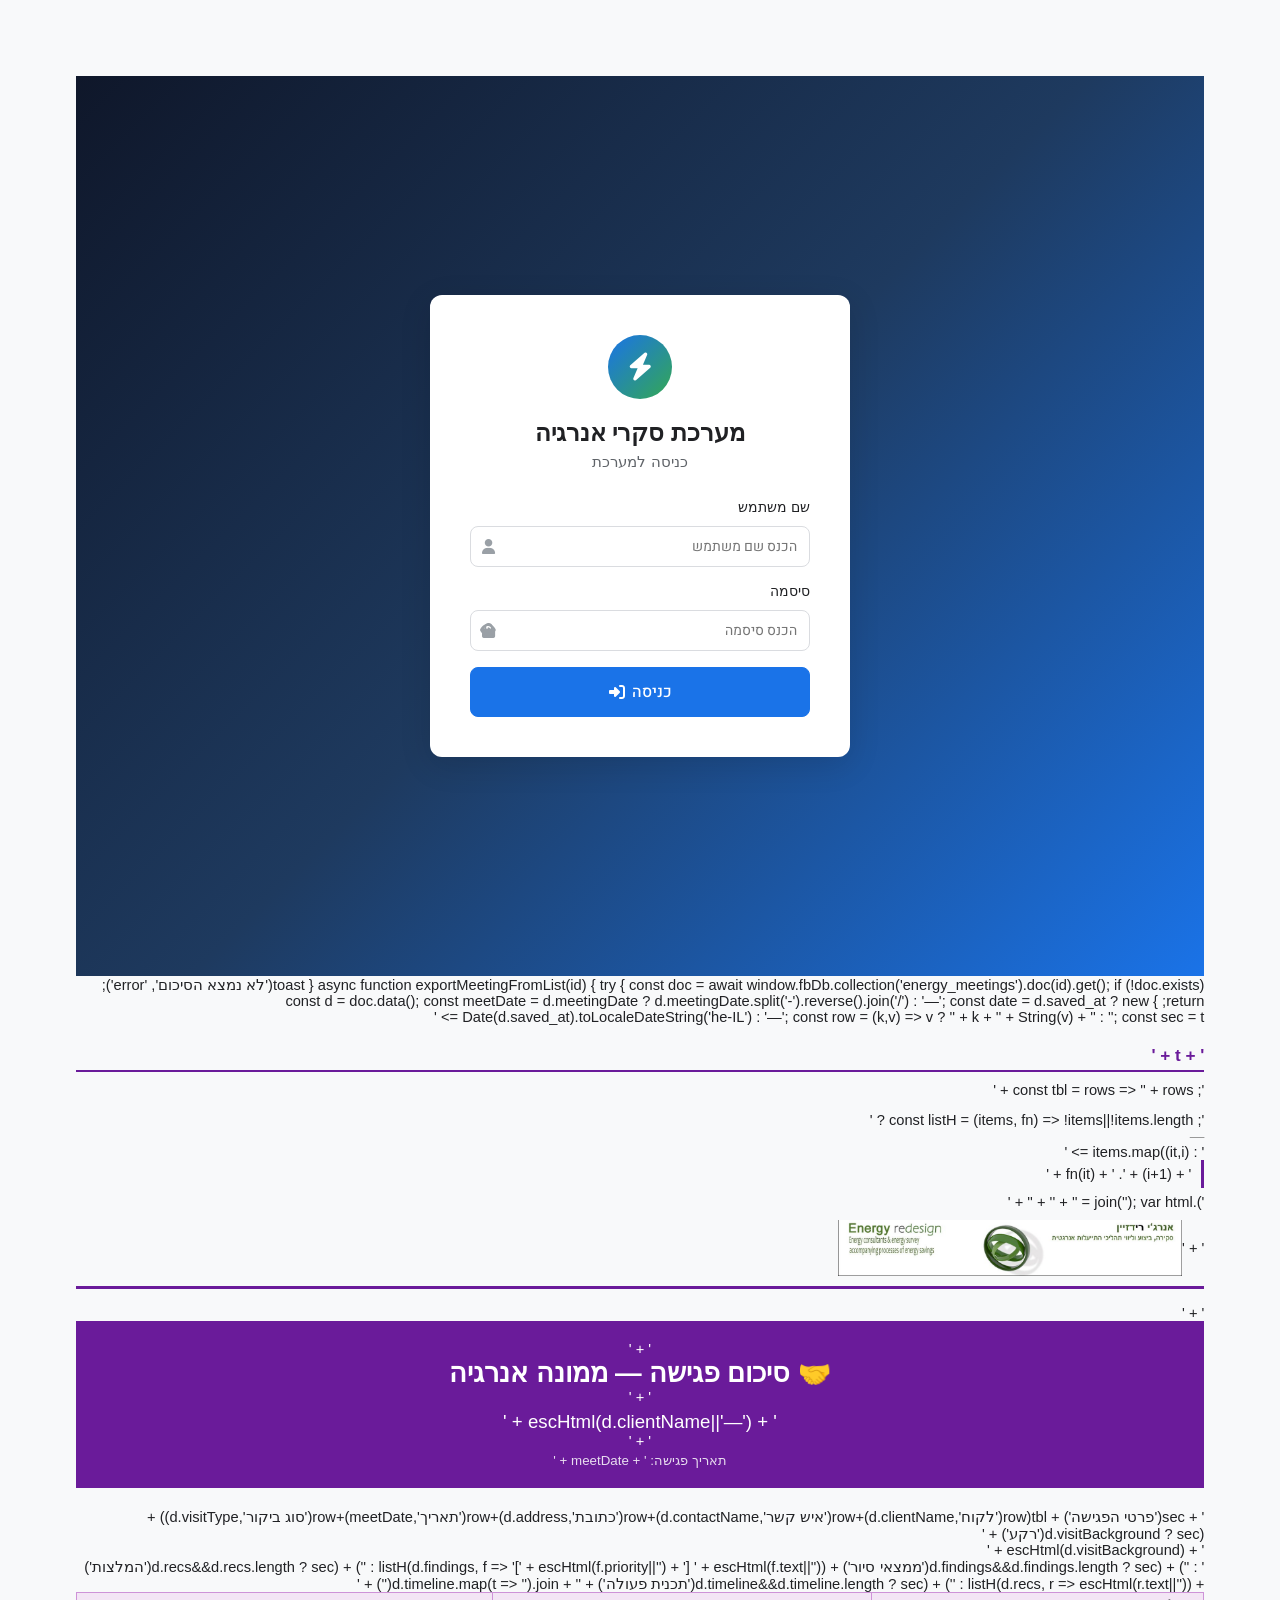
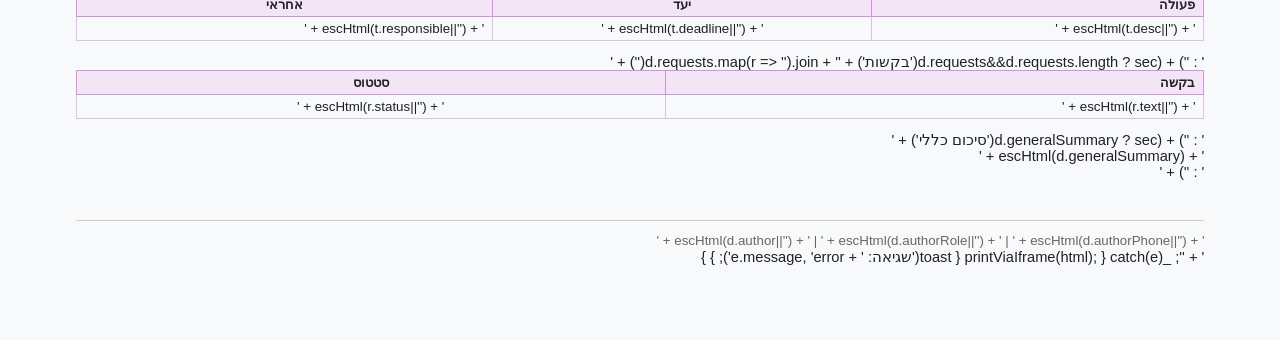
==== commit d7fc74a2: "Add files via upload" ====
--- a/index.html
+++ b/index.html
@@ -1671,6 +1671,7 @@
         <!-- Header -->
         <div class="home-header">
           <div class="home-logo"><i class="fas fa-bolt"></i></div>
+          <div style="text-align:center;margin-bottom:12px;"><img src="[data-uri]" alt="Energy Redesign Logo" style="height:48px;width:auto;display:block;"></div>
           <h1 class="home-title">מערכת סקרי אנרגיה</h1>
           <div class="home-subtitle">ברוך הבא, <span id="home-username"></span></div>
         </div>
@@ -1694,8 +1695,8 @@
               <i class="fas fa-chart-line"></i>
             </div>
             <div class="home-card-body">
-              <div class="home-card-title">בקרת אנרגיה</div>
-              <div class="home-card-desc">לוח בקרה וניתוח נתונים</div>
+              <div class="home-card-title">תכניות לסקר</div>
+              <div class="home-card-desc">ניהול תכניות וסקרי אנרגיה</div>
             </div>
             <div class="home-card-arrow"><i class="fas fa-chevron-left"></i></div>
           </button>
@@ -1725,7 +1726,17 @@
         </div>
 
         <!-- Footer -->
-        <div class="home-footer">
+        <div class="home-footer" style="display:flex;flex-direction:column;align-items:center;gap:12px;width:100%;">
+          <button class="home-card" id="home-btn-reports-all" onclick="openAllReports()" style="width:100%;background:rgba(255,255,255,0.12);border:1.5px solid rgba(255,255,255,0.3);backdrop-filter:blur(8px);">
+            <div class="home-card-icon" style="background:linear-gradient(135deg,#0288d1,#01579b);">
+              <i class="fas fa-folder-open"></i>
+            </div>
+            <div class="home-card-body">
+              <div class="home-card-title" style="font-size:16px;">ניהול ודוחות מערכת</div>
+              <div class="home-card-desc">דוחות שמורים, ניהול משתמשים ועיצוב</div>
+            </div>
+            <div class="home-card-arrow"><i class="fas fa-chevron-left"></i></div>
+          </button>
           <button class="home-logout-btn" id="home-logout-btn">
             <i class="fas fa-sign-out-alt"></i> יציאה
           </button>
@@ -1748,27 +1759,11 @@
       <a href="javascript:void(0)" class="nav-item active" data-view="surveys">
         <i class="fas fa-list-alt"></i><span>רשימת סקרים</span>
       </a>
-      <a href="javascript:void(0)" class="nav-item" data-view="controls-list">
-        <i class="fas fa-chart-line"></i><span>בקרות אנרגיה</span>
-      </a>
-      <a href="javascript:void(0)" class="nav-item" data-view="reports-list">
-        <i class="fas fa-file-alt"></i><span>דוחות שנתיים</span>
-      </a>
-      <a href="javascript:void(0)" class="nav-item" data-view="meetings-list">
-        <i class="fas fa-handshake"></i><span>סיכומי פגישות</span>
-      </a>
+
       <a href="javascript:void(0)" class="nav-item" data-view="new-survey">
         <i class="fas fa-plus-circle"></i><span>סקר חדש</span>
       </a>
-      <div id="admin-nav" style="display:none;">
-        <div class="nav-divider">ניהול</div>
-        <a href="javascript:void(0)" class="nav-item" data-view="admin-users">
-          <i class="fas fa-users-cog"></i><span>ניהול משתמשים</span>
-        </a>
-        <a href="javascript:void(0)" class="nav-item" data-view="design-editor">
-          <i class="fas fa-paint-brush"></i><span>עורך עיצוב</span>
-        </a>
-      </div>
+
     </nav>
     <div class="sidebar-footer">
       <div class="user-info-block">
@@ -1805,7 +1800,7 @@
     <main class="main-content">
 
       <!-- ===== SURVEYS LIST ===== -->
-      <div id="view-surveys" class="view" style="display:block;">
+      <div id="view-surveys" class="view" style="display:none;">
         <div class="view-header">
           <h2>רשימת סקרים</h2>
           <div style="display:flex;gap:8px;align-items:center;">
@@ -1861,7 +1856,7 @@
       <!-- ══ רשימת בקרות אנרגיה ══ -->
       <div id="view-controls-list" class="view">
         <div class="view-header">
-          <h2>בקרות אנרגיה</h2>
+          <h2>תכניות לסקר</h2>
           <button class="btn btn-primary" onclick="openControlPanel()">
             <i class="fas fa-plus"></i> בקרה חדשה
           </button>
@@ -1910,7 +1905,57 @@
         </div>
       </div>
 
-      <div id="view-survey-form" class="view" style="display:none;">
+      
+      <!-- ══ כל הדוחות השמורים ══ -->
+      <div id="view-all-reports" class="view">
+        <div class="view-header">
+          <h2><i class="fas fa-folder-open" style="color:#0288d1;margin-left:8px;"></i>ניהול ודוחות מערכת</h2>
+          <button class="btn btn-outline" onclick="showHomeScreen()">
+            <i class="fas fa-home"></i> דף הבית
+          </button>
+        </div>
+
+        <!-- ניהול מערכת — למנהלים בלבד -->
+        <div id="admin-section-reports" style="margin-bottom:24px;display:none;">
+          <h3 style="font-size:16px;font-weight:700;color:var(--text-primary);margin-bottom:12px;padding:10px 16px;background:#fce4ec;border-radius:8px;border-right:4px solid #c62828;">
+            <i class="fas fa-cog" style="color:#c62828;margin-left:8px;"></i>ניהול מערכת
+          </h3>
+          <div style="display:flex;gap:12px;flex-wrap:wrap;padding:4px;">
+            <button class="btn btn-outline" onclick="hideHomeScreen(); openAdminUsers();" style="gap:8px;">
+              <i class="fas fa-users-cog"></i> ניהול משתמשים
+            </button>
+            <button class="btn btn-outline" onclick="hideHomeScreen(); navigateTo('design-editor');" style="gap:8px;">
+              <i class="fas fa-paint-brush"></i> עורך עיצוב
+            </button>
+          </div>
+        </div>
+        
+        <!-- בקרות אנרגיה -->
+        <div style="margin-bottom:24px;">
+          <h3 style="font-size:16px;font-weight:700;color:var(--text-primary);margin-bottom:12px;padding:10px 16px;background:#e8f5e9;border-radius:8px;border-right:4px solid #34a853;">
+            <i class="fas fa-chart-line" style="color:#34a853;margin-left:8px;"></i>תכניות לסקר
+          </h3>
+          <div id="all-reports-controls"></div>
+        </div>
+
+        <!-- דוחות שנתיים -->
+        <div style="margin-bottom:24px;">
+          <h3 style="font-size:16px;font-weight:700;color:var(--text-primary);margin-bottom:12px;padding:10px 16px;background:#fff3e0;border-radius:8px;border-right:4px solid #e65100;">
+            <i class="fas fa-file-alt" style="color:#e65100;margin-left:8px;"></i>דוחות אנרגיה שנתיים
+          </h3>
+          <div id="all-reports-annual"></div>
+        </div>
+
+        <!-- סיכומי פגישות -->
+        <div style="margin-bottom:24px;">
+          <h3 style="font-size:16px;font-weight:700;color:var(--text-primary);margin-bottom:12px;padding:10px 16px;background:#f3e5f5;border-radius:8px;border-right:4px solid #6a1b9a;">
+            <i class="fas fa-handshake" style="color:#6a1b9a;margin-left:8px;"></i>סיכומי פגישות
+          </h3>
+          <div id="all-reports-meetings"></div>
+        </div>
+      </div>
+
+<div id="view-survey-form" class="view" style="display:none;">
         <div class="view-header">
           <button class="btn btn-ghost" id="btn-back-to-list">
             <i class="fas fa-arrow-right"></i> חזרה
@@ -6194,6 +6239,8 @@
 }
 
 function showHomeScreen() {
+  // Hide all views first
+  document.querySelectorAll('.view').forEach(v => v.style.display = 'none');
   // Show home, hide app shell
   document.getElementById('screen-home').style.display = 'flex';
   document.getElementById('sidebar').style.display     = 'none';
@@ -6215,10 +6262,19 @@
   document.getElementById('home-btn-surveys')?.addEventListener('click', () => {
     hideHomeScreen();
     navigateTo('surveys');
+    loadSurveys();
   });
   document.getElementById('home-btn-control')?.addEventListener('click', () => {
-    // Placeholder — will be wired when control panel is built
-    toast('לוח הבקרה יהיה זמין בקרוב', 'info');
+    openControlPanel();
+  });
+  document.getElementById('home-btn-report')?.addEventListener('click', () => {
+    openAnnualReport();
+  });
+  document.getElementById('home-btn-meeting')?.addEventListener('click', () => {
+    openMeetingSummary();
+  });
+  document.getElementById('home-btn-reports-all')?.addEventListener('click', () => {
+    openAllReports();
   });
   document.getElementById('home-logout-btn')?.addEventListener('click', () => {
     lsClearCurrentUser();
@@ -6226,6 +6282,121 @@
     document.getElementById('screen-home').style.display = 'none';
     document.getElementById('screen-main').style.display = 'none';
     document.getElementById('screen-login').style.display = 'flex';
+  });
+}
+
+function openAllReports() {
+  hideHomeScreen();
+  navigateTo('all-reports');
+  loadAllReports();
+}
+
+async function loadAllReports() {
+  // Show admin section for admins only
+  const adminSection = document.getElementById('admin-section-reports');
+  if (adminSection) {
+    adminSection.style.display = App.currentUser?.role === 'admin' ? 'block' : 'none';
+  }
+  // Load controls
+  const cContainer = document.getElementById('all-reports-controls');
+  const aContainer = document.getElementById('all-reports-annual');
+  const mContainer = document.getElementById('all-reports-meetings');
+  if (!cContainer) return;
+
+  const loading = '<div style="color:var(--text-hint);padding:12px;font-size:13px;"><i class="fas fa-spinner fa-spin"></i> טוען...</div>';
+  cContainer.innerHTML = loading;
+  aContainer.innerHTML = loading;
+  mContainer.innerHTML = loading;
+
+  const empty = (icon, msg) => `<div style="color:var(--text-hint);padding:12px;font-size:13px;"><i class="fas ${icon}"></i> ${msg}</div>`;
+
+  // Controls
+  try {
+    const snap = await window.fbDb.collection('energy_controls').orderBy('saved_at','desc').limit(50).get();
+    cContainer.innerHTML = snap.empty ? empty('fa-inbox','אין תכניות שמורות') :
+      '<div class="surveys-container">' + snap.docs.map(doc => {
+        const d = doc.data();
+        const date = d.saved_at ? new Date(d.saved_at).toLocaleDateString('he-IL') : '—';
+        return `<div class="survey-card">
+          <div class="card-top"><div class="card-icon industry"><i class="fas fa-chart-line"></i></div><span class="card-status ready">תכנית</span></div>
+          <div class="card-name">${escHtml(d.factory_name||'—')}</div>
+          <div class="card-meta"><span><i class="fas fa-building"></i> ${escHtml(d.company_name||'—')}</span><span><i class="fas fa-calendar-alt"></i> ${date}</span></div>
+          <div class="card-footer"><span class="card-date"><i class="fas fa-save"></i> ${date}</span>
+            <div class="card-actions">
+              <button class="btn btn-outline btn-sm" onclick="openControlForEdit('${doc.id}')"><i class="fas fa-edit"></i></button>
+              <button class="btn btn-outline btn-sm" onclick="exportControlPDF('${doc.id}')"><i class="fas fa-file-pdf" style="color:#dc2626;"></i></button>
+              <button class="btn btn-outline btn-sm" onclick="exportControlWordFromList('${doc.id}')"><i class="fas fa-file-word" style="color:#2e7d32;"></i></button>
+              <button class="btn btn-danger btn-sm" onclick="deleteControlFromAll('${doc.id}')"><i class="fas fa-trash"></i></button>
+            </div>
+          </div>
+        </div>`;
+      }).join('') + '</div>';
+  } catch(e) { cContainer.innerHTML = '<div style="color:var(--danger);padding:12px;">שגיאה: '+e.message+'</div>'; }
+
+  // Annual reports
+  try {
+    const snap = await window.fbDb.collection('energy_reports').orderBy('saved_at','desc').limit(50).get();
+    aContainer.innerHTML = snap.empty ? empty('fa-inbox','אין דוחות שמורים') :
+      '<div class="surveys-container">' + snap.docs.map(doc => {
+        const d = doc.data();
+        const date = d.saved_at ? new Date(d.saved_at).toLocaleDateString('he-IL') : '—';
+        return `<div class="survey-card">
+          <div class="card-top"><div class="card-icon office"><i class="fas fa-file-alt"></i></div><span class="card-status submitted">דוח שנתי</span></div>
+          <div class="card-name">${escHtml(d.co_name||d.factory_name||'—')}</div>
+          <div class="card-meta"><span><i class="fas fa-calendar-alt"></i> שנה: ${escHtml(d.year||'—')}</span><span><i class="fas fa-save"></i> ${date}</span></div>
+          <div class="card-footer"><span class="card-date"><i class="fas fa-save"></i> ${date}</span>
+            <div class="card-actions">
+              <button class="btn btn-outline btn-sm" onclick="openReportForEdit('${doc.id}')"><i class="fas fa-edit"></i></button>
+              <button class="btn btn-outline btn-sm" onclick="exportReportPDF('${doc.id}')"><i class="fas fa-file-pdf" style="color:#dc2626;"></i></button>
+              <button class="btn btn-outline btn-sm" onclick="exportReportWordFromList('${doc.id}')"><i class="fas fa-file-word" style="color:#2e7d32;"></i></button>
+              <button class="btn btn-danger btn-sm" onclick="deleteReportFromAll('${doc.id}')"><i class="fas fa-trash"></i></button>
+            </div>
+          </div>
+        </div>`;
+      }).join('') + '</div>';
+  } catch(e) { aContainer.innerHTML = '<div style="color:var(--danger);padding:12px;">שגיאה: '+e.message+'</div>'; }
+
+  // Meetings
+  try {
+    const snap = await window.fbDb.collection('energy_meetings').orderBy('saved_at','desc').limit(50).get();
+    mContainer.innerHTML = snap.empty ? empty('fa-inbox','אין סיכומי פגישות') :
+      '<div class="surveys-container">' + snap.docs.map(doc => {
+        const d = doc.data();
+        const date = d.saved_at ? new Date(d.saved_at).toLocaleDateString('he-IL') : '—';
+        const meetDate = d.meetingDate ? d.meetingDate.split('-').reverse().join('/') : '—';
+        return `<div class="survey-card">
+          <div class="card-top"><div class="card-icon" style="background:linear-gradient(135deg,#6a1b9a,#4a148c);"><i class="fas fa-handshake" style="color:white;"></i></div><span class="card-status ready">סיכום פגישה</span></div>
+          <div class="card-name">${escHtml(d.clientName||'—')}</div>
+          <div class="card-meta"><span><i class="fas fa-calendar-alt"></i> ${meetDate}</span><span><i class="fas fa-user"></i> ${escHtml(d.contactName||'—')}</span></div>
+          <div class="card-footer"><span class="card-date"><i class="fas fa-save"></i> ${date}</span>
+            <div class="card-actions">
+              <button class="btn btn-outline btn-sm" onclick="openMeetingForEdit('${doc.id}')"><i class="fas fa-edit"></i></button>
+              <button class="btn btn-outline btn-sm" onclick="exportMeetingFromList('${doc.id}')"><i class="fas fa-file-pdf" style="color:#dc2626;"></i></button>
+              <button class="btn btn-outline btn-sm" onclick="exportMeetingWordFromList('${doc.id}')"><i class="fas fa-file-word" style="color:#2e7d32;"></i></button>
+              <button class="btn btn-danger btn-sm" onclick="deleteMeetingFromAll('${doc.id}')"><i class="fas fa-trash"></i></button>
+            </div>
+          </div>
+        </div>`;
+      }).join('') + '</div>';
+  } catch(e) { mContainer.innerHTML = '<div style="color:var(--danger);padding:12px;">שגיאה: '+e.message+'</div>'; }
+}
+
+async function deleteControlFromAll(id) {
+  showConfirm('מחיקה', 'למחוק את התכנית?', async () => {
+    await window.fbDb.collection('energy_controls').doc(id).delete();
+    toast('נמחק', 'success'); loadAllReports();
+  });
+}
+async function deleteReportFromAll(id) {
+  showConfirm('מחיקה', 'למחוק את הדוח?', async () => {
+    await window.fbDb.collection('energy_reports').doc(id).delete();
+    toast('נמחק', 'success'); loadAllReports();
+  });
+}
+async function deleteMeetingFromAll(id) {
+  showConfirm('מחיקה', 'למחוק את הסיכום?', async () => {
+    await window.fbDb.collection('energy_meetings').doc(id).delete();
+    toast('נמחק', 'success'); loadAllReports();
   });
 }
 
@@ -6242,6 +6413,7 @@
       else if (view === 'controls-list') { navigateTo('controls-list'); loadControlsList(); }
       else if (view === 'reports-list') { navigateTo('reports-list'); loadReportsList(); }
       else if (view === 'meetings-list') { navigateTo('meetings-list'); loadMeetingsList(); }
+      else if (view === 'all-reports') { navigateTo('all-reports'); loadAllReports(); }
     });
   });
 }
@@ -6274,7 +6446,7 @@
   });
 }
 
-const VIEWS = ['surveys', 'survey-form', 'survey-detail', 'admin-users', 'design-editor', 'controls-list', 'reports-list', 'meetings-list'];
+const VIEWS = ['surveys', 'survey-form', 'survey-detail', 'admin-users', 'design-editor', 'controls-list', 'reports-list', 'meetings-list', 'all-reports'];
 
 function showView(name) {
   VIEWS.forEach(v => { const el = document.getElementById('view-' + v); if (el) el.style.display = 'none'; });
@@ -6351,10 +6523,10 @@
   showMainScreen();
   applyUserUI();
   loadUsers();
-  loadSurveys();
   bindHomeScreen();
-  showHomeScreen();   // ← show home instead of surveys directly
-  // start background polling after a short delay (let page settle)
+  showHomeScreen();   // ← show home first, surveys load when user enters
+  // Load surveys in background after home is shown
+  setTimeout(() => loadSurveys(), 300);
   setTimeout(startPolling, 5000);
 }
 
@@ -6402,6 +6574,7 @@
       else if (view === 'controls-list') { navigateTo('controls-list'); loadControlsList(); }
       else if (view === 'reports-list') { navigateTo('reports-list'); loadReportsList(); }
       else if (view === 'meetings-list') { navigateTo('meetings-list'); loadMeetingsList(); }
+      else if (view === 'all-reports') { navigateTo('all-reports'); loadAllReports(); }
       else if (view === 'design-editor') openDesignEditor();
     });
   });
@@ -6412,7 +6585,7 @@
   const homeEl = document.getElementById('screen-home');
   if (homeEl && homeEl.style.display !== 'none') hideHomeScreen();
 
-  const titles = { surveys: 'רשימת סקרים', 'survey-form': 'סקר חדש', 'survey-detail': 'פרטי סקר', 'admin-users': 'ניהול משתמשים', 'controls-list': 'בקרות אנרגיה', 'reports-list': 'דוחות שנתיים', 'meetings-list': 'סיכומי פגישות' };
+  const titles = { surveys: 'רשימת סקרים', 'survey-form': 'סקר חדש', 'survey-detail': 'פרטי סקר', 'admin-users': 'ניהול משתמשים', 'controls-list': 'תכניות לסקר', 'reports-list': 'דוחות שנתיים', 'meetings-list': 'סיכומי פגישות', 'all-reports': 'ניהול ודוחות מערכת' };
   setTopbarTitle(title || titles[view] || '');
   showView(view);
   document.querySelectorAll('.nav-item').forEach(n => {
@@ -11664,6 +11837,30 @@
   window.open('energysurvay.html?edit=' + id, '_blank');
 }
 
+
+// ── Print helper — uses iframe (works in Safari from local files) ──
+function _printViaIframe(htmlContent) {
+  // Remove any existing print iframe
+  var old = document.getElementById('_print_iframe_');
+  if (old) old.remove();
+
+  var iframe = document.createElement('iframe');
+  iframe.id = '_print_iframe_';
+  iframe.style.cssText = 'position:fixed;top:-9999px;left:-9999px;width:1px;height:1px;border:none;';
+  document.body.appendChild(iframe);
+
+  var doc = iframe.contentDocument || iframe.contentWindow.document;
+  doc.open();
+  doc.write(htmlContent);
+  doc.close();
+
+  setTimeout(function() {
+    iframe.contentWindow.focus();
+    iframe.contentWindow.print();
+    setTimeout(function() { iframe.remove(); }, 1000);
+  }, 400);
+}
+
 async function exportControlPDF(id) {
   try {
     const doc = await window.fbDb.collection('energy_controls').doc(id).get();
@@ -11683,37 +11880,34 @@
 }
 
 function _printControlData(d) {
-  const w = window.open('', '_blank');
-  const date = d.saved_at ? new Date(d.saved_at).toLocaleDateString('he-IL') : '—';
-  const consHTML = (d.consumers || []).map(c =>
-    `<h4 style="margin:10px 0 4px;">${c.name || ''}</h4>
-     <table style="width:100%;border-collapse:collapse;font-size:11pt;">
-       <tr style="background:#e8f5ec;"><th style="padding:4px 8px;border:1px solid #c8ddd0;">פרט</th><th style="padding:4px 8px;border:1px solid #c8ddd0;">כמות</th><th style="padding:4px 8px;border:1px solid #c8ddd0;">kW</th></tr>
-       ${(c.rows||[]).map(r=>`<tr><td style="padding:4px 8px;border:1px solid #ddd;">${r.desc||''}</td><td style="padding:4px 8px;border:1px solid #ddd;text-align:center;">${r.qty||''}</td><td style="padding:4px 8px;border:1px solid #ddd;text-align:center;">${r.kw||''}</td></tr>`).join('')}
-     </table>`
-  ).join('');
-  const row = (k,v) => `<tr><td style="background:#e8f5ec;font-weight:bold;padding:5px 10px;border:1px solid #c8ddd0;width:35%;">${k}</td><td style="padding:5px 10px;border:1px solid #c8ddd0;">${v||'—'}</td></tr>`;
-  w.document.write(`<!DOCTYPE html><html dir="rtl"><head><meta charset="UTF-8"><title>בקרת אנרגיה</title>
-    <style>body{font-family:Arial,sans-serif;direction:rtl;margin:2cm;font-size:11pt;}table{width:100%;border-collapse:collapse;}h3{color:#2d7d46;border-bottom:2px solid #2d7d46;padding-bottom:4px;margin:20px 0 10px;}</style>
-    </head><body>
-    <div style="text-align:center;background:#1a2e22;color:white;padding:20px;margin-bottom:20px;">
-      <h1 style="margin:0;font-size:20pt;">⚡ בקרת אנרגיה</h1>
-      <div style="font-size:14pt;margin-top:6px;">${escHtml(d.factory_name||'—')}</div>
-      <div style="font-size:10pt;margin-top:4px;opacity:.8;">תאריך שמירה: ${date}</div>
-    </div>
-    <h3>פרטי החברה</h3>
-    <table>${row('שם מפעל',d.factory_name)}${row('שם חברה',d.company_name)}${row('אחראי אנרגיה',d.contact_name)}${row('תפקיד',d.contact_role)}${row('נייד',d.contact_phone)}${row('אי-מייל',d.contact_email)}${row('מיקום',d.location)}${row('עובדים',d.employees)}</table>
-    <h3>מבנה המתקן</h3>
-    <table>${row('תיאור',d.facility_desc)}${row('שטח כולל',d.area_total?' מ"ר'+d.area_total:'')}${row('שטח מקורה',d.area_roofed?d.area_roofed+' מ"ר':'')}${row('שטח ממוזג',d.area_ac?d.area_ac+' מ"ר':'')}${row('שעות מפעל',d.factory_hours)}${row('שעות משרד',d.office_hours)}</table>
-    ${consHTML ? '<h3>צרכני אנרגיה</h3>' + consHTML : ''}
-    ${d.extra_notes ? '<h3>הערות</h3><p>'+escHtml(d.extra_notes)+'</p>' : ''}
-    <div style="margin-top:40px;border-top:1px solid #ccc;padding-top:12px;font-size:10pt;color:#666;">
-      חתימה: ___________________ &nbsp;&nbsp; תאריך: ___________________
-    </div>
-    </body></html>`);
-  w.document.close();
-  w.focus();
-  setTimeout(() => w.print(), 500);
+  var date = d.saved_at ? new Date(d.saved_at).toLocaleDateString('he-IL') : '—';
+  var consHTML = (d.consumers || []).map(function(c) {
+    return '<h4 style="margin:10px 0 4px;">' + (c.name || '') + '</h4>' +
+      '<table style="width:100%;border-collapse:collapse;font-size:11pt;">' +
+      '<tr style="background:#e8f5ec;"><th style="padding:4px 8px;border:1px solid #c8ddd0;">פרט</th><th style="padding:4px 8px;border:1px solid #c8ddd0;">כמות</th><th style="padding:4px 8px;border:1px solid #c8ddd0;">kW</th></tr>' +
+      (c.rows || []).map(function(r) {
+        return '<tr><td style="padding:4px 8px;border:1px solid #ddd;">' + (r.desc||'') + '</td><td style="padding:4px 8px;border:1px solid #ddd;text-align:center;">' + (r.qty||'') + '</td><td style="padding:4px 8px;border:1px solid #ddd;text-align:center;">' + (r.kw||'') + '</td></tr>';
+      }).join('') + '</table>';
+  }).join('');
+  var row = function(k,v) { return '<tr><td style="background:#e8f5ec;font-weight:bold;padding:5px 10px;border:1px solid #c8ddd0;width:35%;">' + k + '</td><td style="padding:5px 10px;border:1px solid #c8ddd0;">' + (v||'—') + '</td></tr>'; };
+  var html = '<!DOCTYPE html><html dir="rtl"><head><meta charset="UTF-8"><title>בקרת אנרגיה</title>' +
+    '<style>body{font-family:Arial,sans-serif;direction:rtl;margin:2cm;font-size:11pt;}table{width:100%;border-collapse:collapse;}h3{color:#2d7d46;border-bottom:2px solid #2d7d46;padding-bottom:4px;margin:20px 0 10px;}@page{margin:2cm;}</style>' +
+    '</head><body>' +
+    '<div style="display:flex;align-items:center;padding:10px 0;border-bottom:3px solid #2d7d46;margin-bottom:16px;">' +
+    '<img src="[data-uri]" style="height:56px;width:auto;"></div>' +
+    '<div style="text-align:center;background:#1a2e22;color:white;padding:20px;margin-bottom:20px;">' +
+    '<h1 style="margin:0;font-size:20pt;">⚡ בקרת אנרגיה</h1>' +
+    '<div style="font-size:14pt;margin-top:6px;">' + escHtml(d.factory_name||'—') + '</div>' +
+    '<div style="font-size:10pt;margin-top:4px;opacity:.8;">תאריך שמירה: ' + date + '</div></div>' +
+    '<h3>פרטי החברה</h3>' +
+    '<table>' + row('שם מפעל',d.factory_name) + row('שם חברה',d.company_name) + row('אחראי אנרגיה',d.contact_name) + row('תפקיד',d.contact_role) + row('נייד',d.contact_phone) + row('אי-מייל',d.contact_email) + row('מיקום',d.location) + row('עובדים',d.employees) + '</table>' +
+    '<h3>מבנה המתקן</h3>' +
+    '<table>' + row('תיאור',d.facility_desc) + row('שטח כולל',d.area_total?d.area_total+' מ"ר':'') + row('שטח מקורה',d.area_roofed?d.area_roofed+' מ"ר':'') + row('שטח ממוזג',d.area_ac?d.area_ac+' מ"ר':'') + row('שעות מפעל',d.factory_hours) + row('שעות משרד',d.office_hours) + '</table>' +
+    (consHTML ? '<h3>צרכני אנרגיה</h3>' + consHTML : '') +
+    (d.extra_notes ? '<h3>הערות</h3><p>' + escHtml(d.extra_notes) + '</p>' : '') +
+    '<div style="margin-top:40px;border-top:1px solid #ccc;padding-top:12px;font-size:10pt;color:#666;">חתימה: ___________________ &nbsp;&nbsp; תאריך: ___________________</div>' +
+    '</body></html>';
+  _printViaIframe(html);
 }
 
 function _exportControlWordDoc(d) {
@@ -11818,136 +12012,150 @@
     const doc = await window.fbDb.collection('energy_reports').doc(id).get();
     if (!doc.exists) { toast('לא נמצא הדוח', 'error'); return; }
     const d = doc.data();
-    const w = window.open('', '_blank');
     const date = d.saved_at ? new Date(d.saved_at).toLocaleDateString('he-IL') : '—';
-    const row = (k,v) => v ? `<tr><td style="background:#e8f0fe;font-weight:bold;padding:5px 10px;border:1px solid #c5cae9;width:35%;">${k}</td><td style="padding:5px 10px;border:1px solid #c5cae9;">${v}</td></tr>` : '';
-    w.document.write(`<!DOCTYPE html><html dir="rtl"><head><meta charset="UTF-8"><title>דוח אנרגיה שנתי</title>
-      <style>body{font-family:Arial,sans-serif;direction:rtl;margin:2cm;font-size:11pt;}table{width:100%;border-collapse:collapse;margin-bottom:14px;}h3{color:#1a73e8;border-bottom:2px solid #1a73e8;padding-bottom:4px;margin:20px 0 10px;}@page{margin:2cm;}</style>
-      </head><body>
-      <div style="text-align:center;background:#1a1f36;color:white;padding:20px;margin-bottom:20px;">
-        <h1 style="margin:0;color:white;font-size:20pt;">⚡ דוח אנרגיה שנתי</h1>
-        <div style="font-size:14pt;margin-top:6px;">${escHtml(d.co_name||d.factory_name||'—')}</div>
-        <div style="font-size:10pt;margin-top:4px;opacity:.8;">שנה: ${escHtml(d.year||'—')} | תאריך הפקה: ${date}</div>
-      </div>
-      <h3>פרטי החברה</h3>
-      <table>${row('שם חברה',d.co_name)}${row('איש קשר',d.contact)}${row('ת.ז / ח.פ',d.teudat)}${row('יועץ אנרגיה',d.consulting)}${row('טלפון',d.phone)}${row('אי-מייל',d.email)}${row('שנת דיווח',d.year)}${row('ענף',d.sector)}${row('סוג מבנה',d.building_type)}</table>
-      <h3>נתוני חשמל</h3>
-      <table>${row('צריכה פסגה (kWh)',d.elec_peak)}${row('צריכה שפל (kWh)',d.elec_off)}${row('צריכה שטוחה (kWh)',d.elec_flat)}${row('ייצור ירוק (kWh)',d.green_kwh)}${row('ספקים',d.suppliers)}</table>
-      ${d.notes ? '<h3>הערות</h3><p>'+escHtml(d.notes)+'</p>' : ''}
-      <div style="margin-top:40px;border-top:1px solid #ccc;padding-top:12px;font-size:10pt;color:#666;">
-        חתימה: ___________________ &nbsp;&nbsp; תאריך: ___________________
-      </div>
-      </body></html>`);
-    w.document.close();
-    w.focus();
-    setTimeout(() => w.print(), 500);
+    const row = (k,v) => v ? '<tr><td style="background:#e8f0fe;font-weight:bold;padding:5px 10px;border:1px solid #c5cae9;width:35%;">' + k + '</td><td style="padding:5px 10px;border:1px solid #c5cae9;">' + String(v) + '</td></tr>' : '';
+    const sec = t => '<h3 style="color:#1a73e8;border-bottom:2px solid #1a73e8;padding-bottom:4px;margin:20px 0 10px;">' + t + '</h3>';
+    const tbl = rows => '<table style="width:100%;border-collapse:collapse;margin-bottom:14px;">' + rows + '</table>';
+    var html = '<!DOCTYPE html><html dir="rtl"><head><meta charset="UTF-8"><title>דוח אנרגיה שנתי</title>' +
+      '<style>body{font-family:Arial,sans-serif;direction:rtl;margin:2cm;font-size:11pt;}table{width:100%;border-collapse:collapse;margin-bottom:14px;}@page{margin:2cm;}</style>' +
+      '</head><body>' +
+      '<div style="display:flex;align-items:center;padding:10px 0;border-bottom:3px solid #1a73e8;margin-bottom:16px;">' +
+      '<img src="[data-uri]" style="height:56px;width:auto;"></div>' +
+      '<div style="text-align:center;background:#1a1f36;color:white;padding:20px;margin-bottom:20px;">' +
+      '<h1 style="margin:0;color:white;font-size:20pt;">⚡ דוח אנרגיה שנתי</h1>' +
+      '<div style="font-size:14pt;margin-top:6px;">' + escHtml(d.co_name||d.factory_name||'—') + '</div>' +
+      '<div style="font-size:10pt;margin-top:4px;opacity:.8;">שנה: ' + escHtml(d.year||'—') + '</div></div>' +
+      sec('פרטי החברה') + tbl(row('שם חברה',d.co_name)+row('איש קשר',d.contact)+row('ת.ז/ח.פ',d.teudat)+row('חברת ייעוץ',d.consulting)+row('טלפון',d.phone)+row('דוא"ל',d.email)+row('שנה',d.year)+row('מגזר',d.sector)+row('סוג מבנה',d.building_type)+row('שטח בנוי (מ"ר)',d.total_area)+row('שטח ממוזג (מ"ר)',d.cooled_area)) +
+      sec('נתוני חשמל') + tbl(row('פסגה (kWh)',d.elec_peak)+row('שפל (kWh)',d.elec_off)+row('שאינה תעו"ז (kWh)',d.elec_flat)+row('חשמל ירוק (kWh)',d.green_kwh)+row('ספקים',d.suppliers)) +
+      sec('אנרגיה מתחדשת') + tbl(row('PV (kW)',d.pv_kw)+row('PV (kWh)',d.pv_kwh)+row('נמכר לרשת (kWh)',d.pv_sold)+row('ביוגז (kW)',d.biogas_kw)+row('ביוגז (kWh)',d.biogas_kwh)+row('אגירה',d.storage)) +
+      sec('דלקים — אתר') + tbl(row('סולר (ל)',d.f_solar_s)+row('בנזין (ל)',d.f_benzin)+row('גפ"מ (ק"ג)',d.f_gpm)+row('גז טבעי (MMBTU)',d.f_gas)+row('מזוט כבד (ק"ג)',d.f_mazot_k)+row('מזוט קל (ל)',d.f_mazot_kv)+row('פחם (ט)',d.f_coal)) +
+      sec('כלי רכב') + tbl(row('בנזין — רכבים',d.benz_count)+row('בנזין — ק"מ',d.benz_km)+row('בנזין — ל',d.benz_liter)+row('סולר — רכבים',d.solar_count)+row('סולר — ק"מ',d.solar_km)+row('חשמלי — רכבים',d.ev_count)+row('חשמלי — ק"מ',d.ev_km)+row('חשמלי — kWh',d.ev_kwh)+row('סה"כ רכבים',d.cars_total)+row('סה"כ ק"מ',d.km_total)+row('CO₂ רכבים (טון)',d.cars_co2)) +
+      (d.notes ? sec('הערות') + '<p style="font-size:11pt;">' + escHtml(d.notes) + '</p>' : '') +
+      '<div style="margin-top:40px;border-top:1px solid #ccc;padding-top:12px;font-size:10pt;color:#666;">' + escHtml(d.contact||'') + ' | ' + escHtml(d.phone||'') + ' | ' + escHtml(d.email||'') + '</div>' +
+      '</body></html>';
+    _printViaIframe(html);
   } catch(e) { toast('שגיאה: ' + e.message, 'error'); }
 }
 
-async function deleteReport(id) {
-  showConfirm('מחיקת דוח', 'האם אתה בטוח שברצונך למחוק את הדוח?', async () => {
-    try {
-      await window.fbDb.collection('energy_reports').doc(id).delete();
-      toast('הדוח נמחק', 'success');
-      loadReportsList();
-    } catch(e) { toast('שגיאה במחיקה', 'error'); }
-  });
-}
-
-function openMeetingSummary() {
-  window.open('meeting.html', '_blank');
-}
-
-async function loadMeetingsList() {
-  const container = document.getElementById('meetings-list-container');
-  if (!container) return;
-  container.innerHTML = '<div style="text-align:center;padding:40px;color:var(--text-hint);"><i class="fas fa-spinner fa-spin" style="font-size:28px;"></i><div style="margin-top:12px;">טוען...</div></div>';
+async function exportReportWordFromList(id) {
   try {
-    const snapshot = await window.fbDb.collection('energy_meetings')
-      .orderBy('saved_at', 'desc').limit(100).get();
-    if (snapshot.empty) {
-      container.innerHTML = '<div style="text-align:center;padding:60px 20px;color:var(--text-hint);"><i class="fas fa-handshake" style="font-size:48px;margin-bottom:16px;display:block;opacity:0.3;"></i><div style="font-size:16px;font-weight:600;margin-bottom:8px;">אין סיכומי פגישות שמורים</div><div style="font-size:13px;">לחץ "סיכום חדש" כדי להתחיל</div></div>';
-      return;
-    }
-    container.innerHTML = '<div class="surveys-container">' + snapshot.docs.map(doc => {
-      const d = doc.data();
-      const date = d.saved_at ? new Date(d.saved_at).toLocaleDateString('he-IL') : '—';
-      const meetDate = d.meetingDate ? d.meetingDate.split('-').reverse().join('/') : '—';
-      return `<div class="survey-card">
-        <div class="card-top">
-          <div class="card-icon" style="background:linear-gradient(135deg,#6a1b9a,#4a148c);"><i class="fas fa-handshake" style="color:white;"></i></div>
-          <span class="card-status ready">סיכום פגישה</span>
-        </div>
-        <div class="card-name">${escHtml(d.clientName || '—')}</div>
-        <div class="card-meta">
-          <span><i class="fas fa-calendar-alt"></i> פגישה: ${meetDate}</span>
-          <span><i class="fas fa-user"></i> ${escHtml(d.contactName || '—')}</span>
-          <span><i class="fas fa-map-marker-alt"></i> ${escHtml(d.address || '—')}</span>
-        </div>
-        <div class="card-footer">
-          <span class="card-date"><i class="fas fa-save"></i> נשמר: ${date}</span>
-          <div class="card-actions">
-            <button class="btn btn-outline btn-sm" title="ערוך" onclick="openMeetingForEdit('${doc.id}')"><i class="fas fa-edit"></i></button>
-            <button class="btn btn-outline btn-sm" title="ייצא PDF" onclick="exportMeetingFromList('${doc.id}')"><i class="fas fa-file-pdf" style="color:#dc2626;"></i></button>
-            <button class="btn btn-danger btn-sm" title="מחק" onclick="deleteMeeting('${doc.id}')"><i class="fas fa-trash"></i></button>
-          </div>
-        </div>
-      </div>`;
-    }).join('') + '</div>';
-  } catch(e) {
-    container.innerHTML = '<div style="text-align:center;padding:40px;color:var(--danger);">שגיאה: ' + e.message + '</div>';
-  }
-}
-
-function openMeetingForEdit(id) {
-  window.open('meeting.html?edit=' + id, '_blank');
-}
-
-async function exportMeetingFromList(id) {
+    const doc = await window.fbDb.collection('energy_reports').doc(id).get();
+    if (!doc.exists) { toast('לא נמצא','error'); return; }
+    const d = doc.data();
+    const row = (k,v) => !v?'':'<tr><td style="background:#e8f0fe;font-weight:bold;padding:6px 10px;border:1px solid #c5cae9;width:35%;font-size:10pt;">'+k+'</td><td style="padding:6px 10px;border:1px solid #c5cae9;font-size:10pt;">'+String(v)+'</td></tr>';
+    const sec = t => '<h3 style="color:#1a237e;border-bottom:2px solid #1a237e;padding-bottom:4px;margin:18px 0 8px;font-size:12pt;">'+t+'</h3>';
+    const tbl = rows => '<table style="width:100%;border-collapse:collapse;margin-bottom:12px;">'+rows+'</table>';
+    const date = d.saved_at ? new Date(d.saved_at).toLocaleDateString('he-IL') : '—';
+    const html = [
+      '<html xmlns:o="urn:schemas-microsoft-com:office:office" xmlns:w="urn:schemas-microsoft-com:office:word">',
+      '<head><meta charset="utf-8"><title>דוח אנרגיה שנתי</title>',
+      '<style>body{font-family:Arial,sans-serif;direction:rtl;font-size:10pt;}@page{margin:2cm;}</style></head>',
+      '<body dir="rtl">',
+      '<div style="display:flex;align-items:center;justify-content:space-between;padding:10px 0;border-bottom:3px solid #2d7d46;margin-bottom:16px;"><img src="[data-uri]" style="height:56px;width:auto;"></div>',
+      '<div style="background:#1a1f36;color:white;padding:20px;text-align:center;margin-bottom:20px;">',
+      '<h1 style="margin:0;color:white;font-size:16pt;">⚡ דוח אנרגיה שנתי — NRG Redesign</h1>',
+      '<div style="font-size:13pt;margin-top:6px;">'+escHtml(d.co_name||d.factory_name||'')+'</div>',
+      '<div style="font-size:9pt;margin-top:4px;opacity:.85;">שנה: '+escHtml(d.year||'')+'</div></div>',
+      sec('פרטי הלקוח'),
+      tbl(row('שם חברה',d.co_name)+row('איש קשר',d.contact)+row('ת.ז/ח.פ',d.teudat)+row('חברת ייעוץ',d.consulting)+row('טלפון',d.phone)+row('דוא"ל',d.email)+row('שנה',d.year)+row('מגזר',d.sector)+row('סוג מבנה',d.building_type)+row('שטח בנוי (מ"ר)',d.total_area)+row('שטח ממוזג (מ"ר)',d.cooled_area)),
+      sec('נתוני חשמל — אתר'),
+      tbl(row('פסגה (kWh)',d.elec_peak)+row('שפל (kWh)',d.elec_off)+row('שאינה תעו"ז (kWh)',d.elec_flat)+row('חשמל ירוק (kWh)',d.green_kwh)+row('ספקים',d.suppliers)),
+      sec('אנרגיה מתחדשת'),
+      tbl(row('PV (kW)',d.pv_kw)+row('PV (kWh)',d.pv_kwh)+row('נמכר (kWh)',d.pv_sold)+row('ביוגז (kW)',d.biogas_kw)+row('ביוגז (kWh)',d.biogas_kwh)+row('אגירה',d.storage)),
+      sec('דלקים — אתר'),
+      tbl(row('סולר (ל)',d.f_solar_s)+row('בנזין (ל)',d.f_benzin)+row('גפ"מ (ק"ג)',d.f_gpm)+row('גז טבעי (MMBTU)',d.f_gas)+row('מזוט כבד (ק"ג)',d.f_mazot_k)+row('מזוט קל (ל)',d.f_mazot_kv)+row('קרוסין (ל)',d.f_kerosene)+row('סילוני (ט)',d.f_jet)+row('פחם (ט)',d.f_coal)+row('נפתא (ט)',d.f_nafta)+row('פטקוק (ט)',d.f_petcoke)+row('ביטומן (ט)',d.f_bitumen)+row('ביוגז בוצה',d.f_biogas1)+row('ביוגז מטמנות',d.f_biogas2)+row('אחר',d.f_other)),
+      sec('כלי רכב'),
+      tbl(row('בנזין — רכבים',d.benz_count)+row('בנזין — ק"מ',d.benz_km)+row('בנזין — ל',d.benz_liter)+row('סולר — רכבים',d.solar_count)+row('סולר — ק"מ',d.solar_km)+row('סולר — ל',d.solar_liter)+row('גפ"מ — רכבים',d.gpm_count)+row('גפ"מ — ק"מ',d.gpm_km)+row('גפ"מ — ק"ג',d.gpm_kg)+row('גז טבעי — רכבים',d.natgas_count)+row('גז טבעי — ק"מ',d.natgas_km)+row('גז טבעי — MMBTU',d.natgas_mmbtu)+row('חשמלי — רכבים',d.ev_count)+row('חשמלי — ק"מ',d.ev_km)+row('חשמלי — kWh',d.ev_kwh)+row('עמדות טעינה',d.chargers)+row('צמ"ה סה"כ',d.fork_total)+row('צמ"ה חשמלי',d.fork_elec)+row('צמ"ה סולר (ל)',d.hev_solar)+row('צמ"ה חשמל (kWh)',d.hev_kwh)),
+      d.muni_total_kwh ? sec('רשות מקומית')+tbl(row('חשמל (kWh)',d.muni_total_kwh)+row('ספקים',d.muni_suppliers)+row('תאורת חוץ (kWh)',d.muni_lighting_kwh)+row('פנסים',d.muni_lamps)+row('חינוך (kWh)',d.muni_edu_kwh)+row('תלמידים',d.muni_students_total)+row('רכבי דלק',d.muni_fuel_cars)+row('רכבי חשמל',d.muni_ev_cars)+row('סולר (ל)',d.muni_diesel)+row('בנזין (ל)',d.muni_gasoline)+row('גפ"מ (ק"ג)',d.muni_lpg)+row('PV (kWp)',d.muni_pv_kw)+row('PV (kWh)',d.muni_pv_kwh)+row('רוח (kW)',d.muni_wind_kw)) : '',
+      d.notes ? sec('הערות')+'<p style="font-size:10pt;">'+escHtml(d.notes).replace(/\n/g,'<br>')+'</p>' : '',
+      '<div style="margin-top:40px;border-top:1px solid #ccc;padding-top:10px;font-size:9pt;color:#666;">'+escHtml(d.contact||'')+' | '+escHtml(d.phone||'')+' | '+escHtml(d.email||'')+'</div>',
+      '</body></html>'
+    ].join('');
+    const blob = new Blob(['﻿'+html],{type:'application/msword;charset=utf-8'});
+    const url = URL.createObjectURL(blob);
+    const a = document.createElement('a');
+    a.href=url; a.download='דוח_אנרגיה_'+(d.co_name||'').replace(/\s+/g,'_')+'_'+(d.year||'')+'.doc';
+    document.body.appendChild(a); a.click();
+    setTimeout(()=>{document.body.removeChild(a);URL.revokeObjectURL(url);},1000);
+    toast('Word הורד ✓','success');
+  } catch(e) { toast('שגיאה: '+e.message,'error'); }
+}
+
+async function exportMeetingWordFromList(id) {
+  try {
+    const doc = await window.fbDb.collection('energy_meetings').doc(id).get();
+    if (!doc.exists) { toast('לא נמצא','error'); return; }
+    const d = doc.data();
+    const row = (k,v) => !v?'':'<tr><td style="background:#f3e5f5;font-weight:bold;padding:6px 10px;border:1px solid #ce93d8;width:35%;font-size:10pt;">'+k+'</td><td style="padding:6px 10px;border:1px solid #ce93d8;font-size:10pt;">'+String(v)+'</td></tr>';
+    const sec = t => '<h3 style="color:#6a1b9a;border-bottom:2px solid #6a1b9a;padding-bottom:4px;margin:18px 0 8px;font-size:12pt;">'+t+'</h3>';
+    const tbl = rows => '<table style="width:100%;border-collapse:collapse;margin-bottom:12px;">'+rows+'</table>';
+    const listH = (items,fn) => !items||!items.length ? '' : items.map((it,i)=>'<div style="margin-bottom:6px;padding:6px 10px;background:#f8f9fa;border-right:3px solid #6a1b9a;font-size:10pt;">'+(i+1)+'. '+fn(it)+'</div>').join('');
+    const meetDate = d.meetingDate ? d.meetingDate.split('-').reverse().join('/') : '';
+    const html = [
+      '<html xmlns:o="urn:schemas-microsoft-com:office:office" xmlns:w="urn:schemas-microsoft-com:office:word">',
+      '<head><meta charset="utf-8"><title>סיכום פגישה</title>',
+      '<style>body{font-family:Arial,sans-serif;direction:rtl;font-size:10pt;}@page{margin:2cm;}</style></head>',
+      '<body dir="rtl">',
+      '<div style="display:flex;align-items:center;justify-content:space-between;padding:10px 0;border-bottom:3px solid #2d7d46;margin-bottom:16px;"><img src="[data-uri]" style="height:56px;width:auto;"></div>',
+      '<div style="background:#4a148c;color:white;padding:20px;text-align:center;margin-bottom:20px;">',
+      '<h1 style="margin:0;color:white;font-size:16pt;">🤝 סיכום פגישה — ממונה אנרגיה</h1>',
+      '<div style="font-size:13pt;margin-top:6px;">'+escHtml(d.clientName||'')+'</div>',
+      '<div style="font-size:9pt;margin-top:4px;opacity:.85;">תאריך: '+meetDate+'</div></div>',
+      sec('פרטי הפגישה'),
+      tbl(row('לקוח',d.clientName)+row('איש קשר',d.contactName)+row('כתובת',d.address)+row('תאריך',meetDate)+row('סוג ביקור',d.visitType)),
+      d.visitBackground ? sec('רקע')+'<p style="font-size:10pt;">'+escHtml(d.visitBackground).replace(/\n/g,'<br>')+'</p>' : '',
+      d.findings&&d.findings.length ? sec('ממצאי סיור')+listH(d.findings,f=>'['+escHtml(f.priority||'')+'] '+escHtml(f.text||'')) : '',
+      d.fieldFindings&&d.fieldFindings.length ? sec('ממצאי שטח')+listH(d.fieldFindings,f=>escHtml(f.location||'')+' — '+escHtml(f.desc||'')) : '',
+      d.recs&&d.recs.length ? sec('המלצות')+listH(d.recs,r=>escHtml(r.text||'')+(r.term?' ('+r.term+')':'')) : '',
+      d.timeline&&d.timeline.length ? sec('תכנית פעולה')+'<table style="width:100%;border-collapse:collapse;font-size:10pt;margin-bottom:12px;"><tr style="background:#f3e5f5;"><th style="padding:5px 8px;border:1px solid #ce93d8;text-align:right;">פעולה</th><th style="padding:5px 8px;border:1px solid #ce93d8;">יעד</th><th style="padding:5px 8px;border:1px solid #ce93d8;">אחראי</th></tr>'+d.timeline.map(t=>'<tr><td style="padding:5px 8px;border:1px solid #e1bee7;">'+escHtml(t.desc||'')+'</td><td style="padding:5px 8px;border:1px solid #e1bee7;text-align:center;">'+escHtml(t.deadline||'')+'</td><td style="padding:5px 8px;border:1px solid #e1bee7;">'+escHtml(t.responsible||'')+'</td></tr>').join('')+'</table>' : '',
+      d.requests&&d.requests.length ? sec('בקשות')+'<table style="width:100%;border-collapse:collapse;font-size:10pt;margin-bottom:12px;"><tr style="background:#f3e5f5;"><th style="padding:5px 8px;border:1px solid #ce93d8;text-align:right;">בקשה</th><th style="padding:5px 8px;border:1px solid #ce93d8;">סטטוס</th></tr>'+d.requests.map(r=>'<tr><td style="padding:5px 8px;border:1px solid #e1bee7;">'+escHtml(r.text||'')+'</td><td style="padding:5px 8px;border:1px solid #e1bee7;text-align:center;">'+escHtml(r.status||'')+'</td></tr>').join('')+'</table>' : '',
+      d.generalSummary ? sec('סיכום כללי')+'<p style="font-size:10pt;">'+escHtml(d.generalSummary).replace(/\n/g,'<br>')+'</p>' : '',
+      '<div style="margin-top:40px;border-top:1px solid #ccc;padding-top:10px;font-size:9pt;color:#666;">'+escHtml(d.author||'')+' | '+escHtml(d.authorRole||'')+' | '+escHtml(d.authorPhone||'')+' | '+escHtml(d.authorEmail||'')+'</div>',
+      '</body></html>'
+    ].join('');
+    const blob = new Blob(['﻿'+html],{type:'application/msword;charset=utf-8'});
+    const url = URL.createObjectURL(blob);
+    const a = document.createElement('a');
+    a.href=url; a.download='סיכום_פגישה_'+(d.clientName||'').replace(/\s+/g,'_')+'.doc';
+    document.body.appendChild(a); a.click();
+    setTimeout(()=>{document.body.removeChild(a);URL.revokeObjectURL(url);},1000);
+    toast('Word הורד ✓','success');
+  } catch(e) { toast('שגיאה: '+e.message,'error'); }
+}
+
+</script>
+</body>
+</html>async function exportMeetingFromList(id) {
   try {
     const doc = await window.fbDb.collection('energy_meetings').doc(id).get();
     if (!doc.exists) { toast('לא נמצא הסיכום', 'error'); return; }
     const d = doc.data();
-    const w = window.open('', '_blank');
     const meetDate = d.meetingDate ? d.meetingDate.split('-').reverse().join('/') : '—';
-    const row = (k,v) => v ? `<tr><td style="background:#e8f0fe;font-weight:bold;padding:5px 10px;border:1px solid #c5cae9;width:30%;">${k}</td><td style="padding:5px 10px;border:1px solid #c5cae9;">${v}</td></tr>` : '';
-    const listHTML = (items, fn) => items && items.length ? items.map((it,i) => `<div style="margin-bottom:6px;padding:6px 10px;background:#f8f9fa;border-right:3px solid #6a1b9a;border-radius:4px;">${i+1}. ${fn(it)}</div>`).join('') : '<p style="color:#999;">—</p>';
-    w.document.write(`<!DOCTYPE html><html dir="rtl"><head><meta charset="UTF-8"><title>סיכום פגישה</title>
-      <style>body{font-family:Arial,sans-serif;direction:rtl;margin:2cm;font-size:11pt;}table{width:100%;border-collapse:collapse;margin-bottom:14px;}h3{color:#6a1b9a;border-bottom:2px solid #6a1b9a;padding-bottom:4px;margin:20px 0 10px;}@page{margin:2cm;}</style>
-      </head><body>
-      <div style="text-align:center;background:#6a1b9a;color:white;padding:20px;margin-bottom:20px;">
-        <h1 style="margin:0;color:white;">🤝 סיכום פגישה — ממונה אנרגיה</h1>
-        <div style="font-size:14pt;margin-top:6px;">${escHtml(d.clientName||'—')}</div>
-        <div style="font-size:10pt;margin-top:4px;opacity:.85;">תאריך פגישה: ${meetDate}</div>
-      </div>
-      <h3>פרטי הפגישה</h3>
-      <table>${row('לקוח',d.clientName)}${row('איש קשר',d.contactName)}${row('כתובת',d.address)}${row('תאריך',meetDate)}${row('סוג ביקור',d.visitType)}</table>
-      ${d.visitBackground ? '<h3>רקע</h3><p>'+escHtml(d.visitBackground)+'</p>' : ''}
-      ${d.findings && d.findings.length ? '<h3>ממצאי סיור</h3>' + listHTML(d.findings, f => `[${f.priority||''}] ${escHtml(f.text||'')}`) : ''}
-      ${d.recs && d.recs.length ? '<h3>המלצות</h3>' + listHTML(d.recs, r => escHtml(r.text||'')) : ''}
-      ${d.timeline && d.timeline.length ? '<h3>תכנית פעולה</h3>' + listHTML(d.timeline, t => `${escHtml(t.desc||'')} | יעד: ${t.deadline||'—'} | אחראי: ${escHtml(t.responsible||'')}`) : ''}
-      ${d.requests && d.requests.length ? '<h3>בקשות</h3>' + listHTML(d.requests, r => `${escHtml(r.text||'')} [${r.status||''}]`) : ''}
-      ${d.generalSummary ? '<h3>סיכום כללי</h3><p>'+escHtml(d.generalSummary)+'</p>' : ''}
-      <div style="margin-top:40px;border-top:1px solid #ccc;padding-top:12px;font-size:10pt;color:#666;">
-        ${escHtml(d.author||'')} | ${escHtml(d.authorRole||'')} | ${escHtml(d.authorPhone||'')} | ${escHtml(d.authorEmail||'')}
-      </div>
-      </body></html>`);
-    w.document.close();
-    w.focus();
-    setTimeout(() => w.print(), 500);
+    const date = d.saved_at ? new Date(d.saved_at).toLocaleDateString('he-IL') : '—';
+    const row = (k,v) => v ? '<tr><td style="background:#f3e5f5;font-weight:bold;padding:5px 10px;border:1px solid #ce93d8;width:35%;">' + k + '</td><td style="padding:5px 10px;border:1px solid #ce93d8;">' + String(v) + '</td></tr>' : '';
+    const sec = t => '<h3 style="color:#6a1b9a;border-bottom:2px solid #6a1b9a;padding-bottom:4px;margin:20px 0 10px;">' + t + '</h3>';
+    const tbl = rows => '<table style="width:100%;border-collapse:collapse;margin-bottom:14px;">' + rows + '</table>';
+    const listH = (items, fn) => !items||!items.length ? '<p style="color:#999;">—</p>' :
+      items.map((it,i) => '<div style="margin-bottom:6px;padding:6px 10px;background:#f8f9fa;border-right:3px solid #6a1b9a;">' + (i+1) + '. ' + fn(it) + '</div>').join('');
+    var html = '<!DOCTYPE html><html dir="rtl"><head><meta charset="UTF-8"><title>סיכום פגישה</title>' +
+      '<style>body{font-family:Arial,sans-serif;direction:rtl;margin:2cm;font-size:11pt;}table{width:100%;border-collapse:collapse;margin-bottom:14px;}@page{margin:2cm;}</style>' +
+      '</head><body>' +
+      '<div style="display:flex;align-items:center;padding:10px 0;border-bottom:3px solid #6a1b9a;margin-bottom:16px;">' +
+      '<img src="[data-uri]" style="height:56px;width:auto;"></div>' +
+      '<div style="text-align:center;background:#6a1b9a;color:white;padding:20px;margin-bottom:20px;">' +
+      '<h1 style="margin:0;color:white;font-size:20pt;">🤝 סיכום פגישה — ממונה אנרגיה</h1>' +
+      '<div style="font-size:14pt;margin-top:6px;">' + escHtml(d.clientName||'—') + '</div>' +
+      '<div style="font-size:10pt;margin-top:4px;opacity:.85;">תאריך פגישה: ' + meetDate + '</div></div>' +
+      sec('פרטי הפגישה') + tbl(row('לקוח',d.clientName)+row('איש קשר',d.contactName)+row('כתובת',d.address)+row('תאריך',meetDate)+row('סוג ביקור',d.visitType)) +
+      (d.visitBackground ? sec('רקע') + '<p>' + escHtml(d.visitBackground) + '</p>' : '') +
+      (d.findings&&d.findings.length ? sec('ממצאי סיור') + listH(d.findings, f => '[' + escHtml(f.priority||'') + '] ' + escHtml(f.text||'')) : '') +
+      (d.recs&&d.recs.length ? sec('המלצות') + listH(d.recs, r => escHtml(r.text||'')) : '') +
+      (d.timeline&&d.timeline.length ? sec('תכנית פעולה') + '<table style="width:100%;border-collapse:collapse;font-size:10pt;margin-bottom:12px;"><tr style="background:#f3e5f5;"><th style="padding:4px 8px;border:1px solid #ce93d8;text-align:right;">פעולה</th><th style="padding:4px 8px;border:1px solid #ce93d8;">יעד</th><th style="padding:4px 8px;border:1px solid #ce93d8;">אחראי</th></tr>' + d.timeline.map(t => '<tr><td style="padding:4px 8px;border:1px solid #e1bee7;">' + escHtml(t.desc||'') + '</td><td style="padding:4px 8px;border:1px solid #e1bee7;text-align:center;">' + escHtml(t.deadline||'') + '</td><td style="padding:4px 8px;border:1px solid #e1bee7;">' + escHtml(t.responsible||'') + '</td></tr>').join('') + '</table>' : '') +
+      (d.requests&&d.requests.length ? sec('בקשות') + '<table style="width:100%;border-collapse:collapse;font-size:10pt;margin-bottom:12px;"><tr style="background:#f3e5f5;"><th style="padding:4px 8px;border:1px solid #ce93d8;text-align:right;">בקשה</th><th style="padding:4px 8px;border:1px solid #ce93d8;">סטטוס</th></tr>' + d.requests.map(r => '<tr><td style="padding:4px 8px;border:1px solid #e1bee7;">' + escHtml(r.text||'') + '</td><td style="padding:4px 8px;border:1px solid #e1bee7;text-align:center;">' + escHtml(r.status||'') + '</td></tr>').join('') + '</table>' : '') +
+      (d.generalSummary ? sec('סיכום כללי') + '<p>' + escHtml(d.generalSummary) + '</p>' : '') +
+      '<div style="margin-top:40px;border-top:1px solid #ccc;padding-top:12px;font-size:10pt;color:#666;">' + escHtml(d.author||'') + ' | ' + escHtml(d.authorRole||'') + ' | ' + escHtml(d.authorPhone||'') + '</div>' +
+      '</body></html>';
+    _printViaIframe(html);
   } catch(e) { toast('שגיאה: ' + e.message, 'error'); }
 }
 
-async function deleteMeeting(id) {
-  showConfirm('מחיקת סיכום', 'האם אתה בטוח שברצונך למחוק את הסיכום?', async () => {
-    try {
-      await window.fbDb.collection('energy_meetings').doc(id).delete();
-      toast('הסיכום נמחק', 'success');
-      loadMeetingsList();
-    } catch(e) { toast('שגיאה במחיקה', 'error'); }
-  });
-}
-
-</script>
-</body>
-</html>
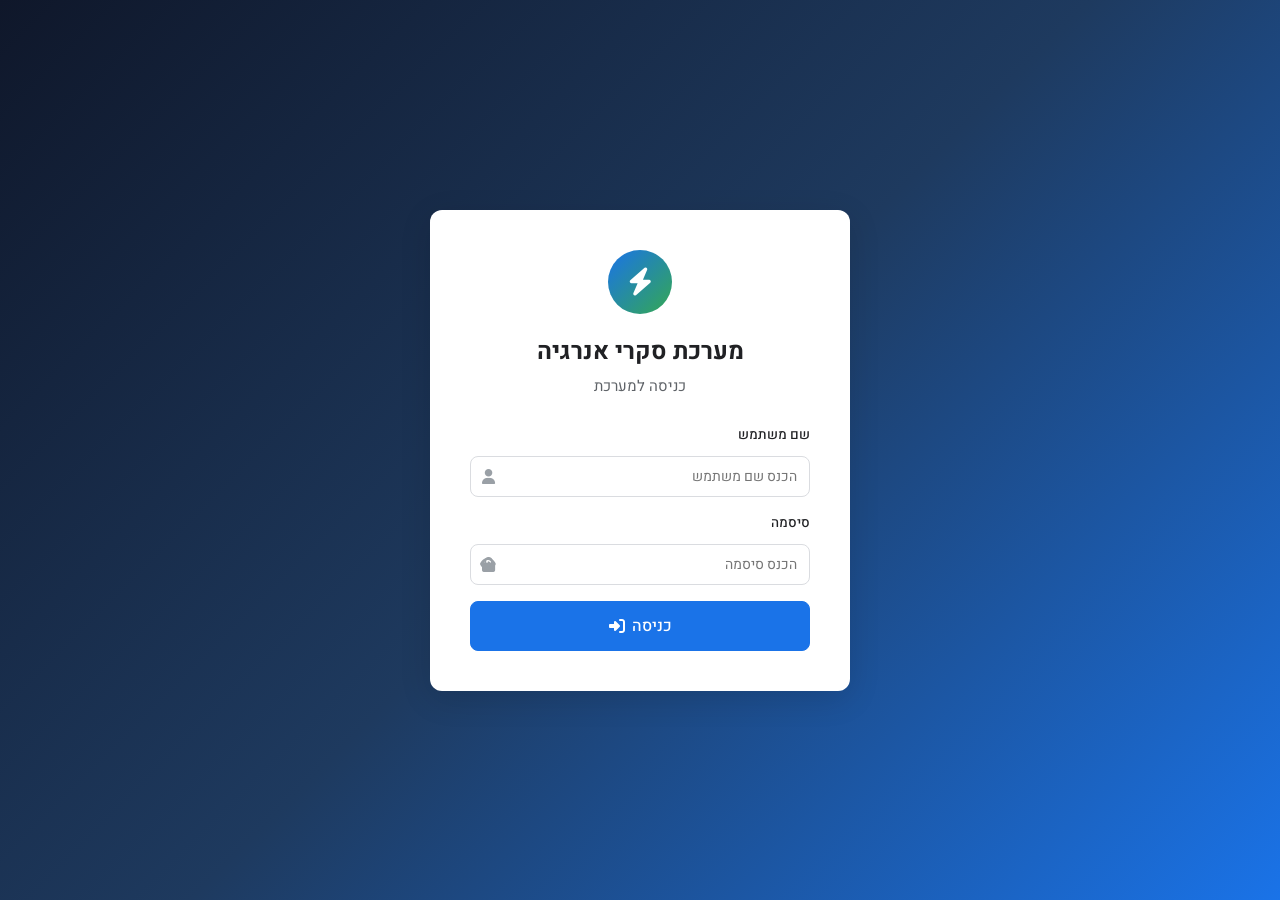
==== commit e7ed0e0a: "Add files via upload" ====
--- a/index.html
+++ b/index.html
@@ -1671,7 +1671,7 @@
         <!-- Header -->
         <div class="home-header">
           <div class="home-logo"><i class="fas fa-bolt"></i></div>
-          <div style="text-align:center;margin-bottom:12px;"><img src="[data-uri]" alt="Energy Redesign Logo" style="height:48px;width:auto;display:block;"></div>
+          <div style="text-align:center;margin-bottom:12px;"><img src="[data-uri]" alt="Energy Redesign" style="height:56px;width:auto;"></div>
           <h1 class="home-title">מערכת סקרי אנרגיה</h1>
           <div class="home-subtitle">ברוך הבא, <span id="home-username"></span></div>
         </div>
@@ -1783,6 +1783,10 @@
     <!-- TOPBAR -->
     <header class="topbar" id="topbar">
       <button class="topbar-menu-btn" id="sidebar-open"><i class="fas fa-bars"></i></button>
+      <button onclick="showHomeScreen()" title="חזור לדף ראשי" style="background:none;border:none;cursor:pointer;color:var(--text-secondary);font-size:14px;padding:6px 12px;display:flex;align-items:center;gap:6px;border-radius:8px;border:1.5px solid var(--border);transition:background .15s;font-weight:600;" onmouseover="this.style.background='var(--bg)'" onmouseout="this.style.background='none'">
+        <i class="fas fa-home"></i>
+        <span>חזור לדף ראשי</span>
+      </button>
       <div class="topbar-title" id="topbar-title">רשימת סקרים</div>
       <div class="topbar-actions">
         <span class="sync-indicator" id="sync-indicator" title="לחץ לסינכרון ידני עם השרת" role="button" aria-label="מצב סינכרון - לחץ לרענון">
@@ -1804,6 +1808,9 @@
         <div class="view-header">
           <h2>רשימת סקרים</h2>
           <div style="display:flex;gap:8px;align-items:center;">
+            <button class="btn btn-outline" onclick="showHomeScreen()" style="gap:6px;">
+              <i class="fas fa-home"></i> חזור לדף ראשי
+            </button>
             <button class="btn btn-outline" id="btn-export-surveys-csv" title="ייצוא לקובץ CSV">
               <i class="fas fa-file-csv"></i> ייצוא CSV
             </button>
@@ -11837,30 +11844,6 @@
   window.open('energysurvay.html?edit=' + id, '_blank');
 }
 
-
-// ── Print helper — uses iframe (works in Safari from local files) ──
-function _printViaIframe(htmlContent) {
-  // Remove any existing print iframe
-  var old = document.getElementById('_print_iframe_');
-  if (old) old.remove();
-
-  var iframe = document.createElement('iframe');
-  iframe.id = '_print_iframe_';
-  iframe.style.cssText = 'position:fixed;top:-9999px;left:-9999px;width:1px;height:1px;border:none;';
-  document.body.appendChild(iframe);
-
-  var doc = iframe.contentDocument || iframe.contentWindow.document;
-  doc.open();
-  doc.write(htmlContent);
-  doc.close();
-
-  setTimeout(function() {
-    iframe.contentWindow.focus();
-    iframe.contentWindow.print();
-    setTimeout(function() { iframe.remove(); }, 1000);
-  }, 400);
-}
-
 async function exportControlPDF(id) {
   try {
     const doc = await window.fbDb.collection('energy_controls').doc(id).get();
@@ -11880,34 +11863,37 @@
 }
 
 function _printControlData(d) {
-  var date = d.saved_at ? new Date(d.saved_at).toLocaleDateString('he-IL') : '—';
-  var consHTML = (d.consumers || []).map(function(c) {
-    return '<h4 style="margin:10px 0 4px;">' + (c.name || '') + '</h4>' +
-      '<table style="width:100%;border-collapse:collapse;font-size:11pt;">' +
-      '<tr style="background:#e8f5ec;"><th style="padding:4px 8px;border:1px solid #c8ddd0;">פרט</th><th style="padding:4px 8px;border:1px solid #c8ddd0;">כמות</th><th style="padding:4px 8px;border:1px solid #c8ddd0;">kW</th></tr>' +
-      (c.rows || []).map(function(r) {
-        return '<tr><td style="padding:4px 8px;border:1px solid #ddd;">' + (r.desc||'') + '</td><td style="padding:4px 8px;border:1px solid #ddd;text-align:center;">' + (r.qty||'') + '</td><td style="padding:4px 8px;border:1px solid #ddd;text-align:center;">' + (r.kw||'') + '</td></tr>';
-      }).join('') + '</table>';
-  }).join('');
-  var row = function(k,v) { return '<tr><td style="background:#e8f5ec;font-weight:bold;padding:5px 10px;border:1px solid #c8ddd0;width:35%;">' + k + '</td><td style="padding:5px 10px;border:1px solid #c8ddd0;">' + (v||'—') + '</td></tr>'; };
-  var html = '<!DOCTYPE html><html dir="rtl"><head><meta charset="UTF-8"><title>בקרת אנרגיה</title>' +
-    '<style>body{font-family:Arial,sans-serif;direction:rtl;margin:2cm;font-size:11pt;}table{width:100%;border-collapse:collapse;}h3{color:#2d7d46;border-bottom:2px solid #2d7d46;padding-bottom:4px;margin:20px 0 10px;}@page{margin:2cm;}</style>' +
-    '</head><body>' +
-    '<div style="display:flex;align-items:center;padding:10px 0;border-bottom:3px solid #2d7d46;margin-bottom:16px;">' +
-    '<img src="[data-uri]" style="height:56px;width:auto;"></div>' +
-    '<div style="text-align:center;background:#1a2e22;color:white;padding:20px;margin-bottom:20px;">' +
-    '<h1 style="margin:0;font-size:20pt;">⚡ בקרת אנרגיה</h1>' +
-    '<div style="font-size:14pt;margin-top:6px;">' + escHtml(d.factory_name||'—') + '</div>' +
-    '<div style="font-size:10pt;margin-top:4px;opacity:.8;">תאריך שמירה: ' + date + '</div></div>' +
-    '<h3>פרטי החברה</h3>' +
-    '<table>' + row('שם מפעל',d.factory_name) + row('שם חברה',d.company_name) + row('אחראי אנרגיה',d.contact_name) + row('תפקיד',d.contact_role) + row('נייד',d.contact_phone) + row('אי-מייל',d.contact_email) + row('מיקום',d.location) + row('עובדים',d.employees) + '</table>' +
-    '<h3>מבנה המתקן</h3>' +
-    '<table>' + row('תיאור',d.facility_desc) + row('שטח כולל',d.area_total?d.area_total+' מ"ר':'') + row('שטח מקורה',d.area_roofed?d.area_roofed+' מ"ר':'') + row('שטח ממוזג',d.area_ac?d.area_ac+' מ"ר':'') + row('שעות מפעל',d.factory_hours) + row('שעות משרד',d.office_hours) + '</table>' +
-    (consHTML ? '<h3>צרכני אנרגיה</h3>' + consHTML : '') +
-    (d.extra_notes ? '<h3>הערות</h3><p>' + escHtml(d.extra_notes) + '</p>' : '') +
-    '<div style="margin-top:40px;border-top:1px solid #ccc;padding-top:12px;font-size:10pt;color:#666;">חתימה: ___________________ &nbsp;&nbsp; תאריך: ___________________</div>' +
-    '</body></html>';
-  _printViaIframe(html);
+  const w = window.open('', '_blank');
+  const date = d.saved_at ? new Date(d.saved_at).toLocaleDateString('he-IL') : '—';
+  const consHTML = (d.consumers || []).map(c =>
+    `<h4 style="margin:10px 0 4px;">${c.name || ''}</h4>
+     <table style="width:100%;border-collapse:collapse;font-size:11pt;">
+       <tr style="background:#e8f5ec;"><th style="padding:4px 8px;border:1px solid #c8ddd0;">פרט</th><th style="padding:4px 8px;border:1px solid #c8ddd0;">כמות</th><th style="padding:4px 8px;border:1px solid #c8ddd0;">kW</th></tr>
+       ${(c.rows||[]).map(r=>`<tr><td style="padding:4px 8px;border:1px solid #ddd;">${r.desc||''}</td><td style="padding:4px 8px;border:1px solid #ddd;text-align:center;">${r.qty||''}</td><td style="padding:4px 8px;border:1px solid #ddd;text-align:center;">${r.kw||''}</td></tr>`).join('')}
+     </table>`
+  ).join('');
+  const row = (k,v) => `<tr><td style="background:#e8f5ec;font-weight:bold;padding:5px 10px;border:1px solid #c8ddd0;width:35%;">${k}</td><td style="padding:5px 10px;border:1px solid #c8ddd0;">${v||'—'}</td></tr>`;
+  w.document.write(`<!DOCTYPE html><html dir="rtl"><head><meta charset="UTF-8"><title>בקרת אנרגיה</title>
+    <style>body{font-family:Arial,sans-serif;direction:rtl;margin:2cm;font-size:11pt;}table{width:100%;border-collapse:collapse;}h3{color:#2d7d46;border-bottom:2px solid #2d7d46;padding-bottom:4px;margin:20px 0 10px;}</style>
+    </head><body>
+    <div style="text-align:center;background:#1a2e22;color:white;padding:20px;margin-bottom:20px;">
+      <h1 style="margin:0;font-size:20pt;">⚡ בקרת אנרגיה</h1>
+      <div style="font-size:14pt;margin-top:6px;">${escHtml(d.factory_name||'—')}</div>
+      <div style="font-size:10pt;margin-top:4px;opacity:.8;">תאריך שמירה: ${date}</div>
+    </div>
+    <h3>פרטי החברה</h3>
+    <table>${row('שם מפעל',d.factory_name)}${row('שם חברה',d.company_name)}${row('אחראי אנרגיה',d.contact_name)}${row('תפקיד',d.contact_role)}${row('נייד',d.contact_phone)}${row('אי-מייל',d.contact_email)}${row('מיקום',d.location)}${row('עובדים',d.employees)}</table>
+    <h3>מבנה המתקן</h3>
+    <table>${row('תיאור',d.facility_desc)}${row('שטח כולל',d.area_total?' מ"ר'+d.area_total:'')}${row('שטח מקורה',d.area_roofed?d.area_roofed+' מ"ר':'')}${row('שטח ממוזג',d.area_ac?d.area_ac+' מ"ר':'')}${row('שעות מפעל',d.factory_hours)}${row('שעות משרד',d.office_hours)}</table>
+    ${consHTML ? '<h3>צרכני אנרגיה</h3>' + consHTML : ''}
+    ${d.extra_notes ? '<h3>הערות</h3><p>'+escHtml(d.extra_notes)+'</p>' : ''}
+    <div style="margin-top:40px;border-top:1px solid #ccc;padding-top:12px;font-size:10pt;color:#666;">
+      חתימה: ___________________ &nbsp;&nbsp; תאריך: ___________________
+    </div>
+    </body></html>`);
+  w.document.close();
+  w.focus();
+  setTimeout(() => w.print(), 500);
 }
 
 function _exportControlWordDoc(d) {
@@ -12012,29 +11998,188 @@
     const doc = await window.fbDb.collection('energy_reports').doc(id).get();
     if (!doc.exists) { toast('לא נמצא הדוח', 'error'); return; }
     const d = doc.data();
+    const w = window.open('', '_blank');
     const date = d.saved_at ? new Date(d.saved_at).toLocaleDateString('he-IL') : '—';
-    const row = (k,v) => v ? '<tr><td style="background:#e8f0fe;font-weight:bold;padding:5px 10px;border:1px solid #c5cae9;width:35%;">' + k + '</td><td style="padding:5px 10px;border:1px solid #c5cae9;">' + String(v) + '</td></tr>' : '';
-    const sec = t => '<h3 style="color:#1a73e8;border-bottom:2px solid #1a73e8;padding-bottom:4px;margin:20px 0 10px;">' + t + '</h3>';
-    const tbl = rows => '<table style="width:100%;border-collapse:collapse;margin-bottom:14px;">' + rows + '</table>';
-    var html = '<!DOCTYPE html><html dir="rtl"><head><meta charset="UTF-8"><title>דוח אנרגיה שנתי</title>' +
-      '<style>body{font-family:Arial,sans-serif;direction:rtl;margin:2cm;font-size:11pt;}table{width:100%;border-collapse:collapse;margin-bottom:14px;}@page{margin:2cm;}</style>' +
-      '</head><body>' +
-      '<div style="display:flex;align-items:center;padding:10px 0;border-bottom:3px solid #1a73e8;margin-bottom:16px;">' +
-      '<img src="[data-uri]" style="height:56px;width:auto;"></div>' +
-      '<div style="text-align:center;background:#1a1f36;color:white;padding:20px;margin-bottom:20px;">' +
-      '<h1 style="margin:0;color:white;font-size:20pt;">⚡ דוח אנרגיה שנתי</h1>' +
-      '<div style="font-size:14pt;margin-top:6px;">' + escHtml(d.co_name||d.factory_name||'—') + '</div>' +
-      '<div style="font-size:10pt;margin-top:4px;opacity:.8;">שנה: ' + escHtml(d.year||'—') + '</div></div>' +
-      sec('פרטי החברה') + tbl(row('שם חברה',d.co_name)+row('איש קשר',d.contact)+row('ת.ז/ח.פ',d.teudat)+row('חברת ייעוץ',d.consulting)+row('טלפון',d.phone)+row('דוא"ל',d.email)+row('שנה',d.year)+row('מגזר',d.sector)+row('סוג מבנה',d.building_type)+row('שטח בנוי (מ"ר)',d.total_area)+row('שטח ממוזג (מ"ר)',d.cooled_area)) +
-      sec('נתוני חשמל') + tbl(row('פסגה (kWh)',d.elec_peak)+row('שפל (kWh)',d.elec_off)+row('שאינה תעו"ז (kWh)',d.elec_flat)+row('חשמל ירוק (kWh)',d.green_kwh)+row('ספקים',d.suppliers)) +
-      sec('אנרגיה מתחדשת') + tbl(row('PV (kW)',d.pv_kw)+row('PV (kWh)',d.pv_kwh)+row('נמכר לרשת (kWh)',d.pv_sold)+row('ביוגז (kW)',d.biogas_kw)+row('ביוגז (kWh)',d.biogas_kwh)+row('אגירה',d.storage)) +
-      sec('דלקים — אתר') + tbl(row('סולר (ל)',d.f_solar_s)+row('בנזין (ל)',d.f_benzin)+row('גפ"מ (ק"ג)',d.f_gpm)+row('גז טבעי (MMBTU)',d.f_gas)+row('מזוט כבד (ק"ג)',d.f_mazot_k)+row('מזוט קל (ל)',d.f_mazot_kv)+row('פחם (ט)',d.f_coal)) +
-      sec('כלי רכב') + tbl(row('בנזין — רכבים',d.benz_count)+row('בנזין — ק"מ',d.benz_km)+row('בנזין — ל',d.benz_liter)+row('סולר — רכבים',d.solar_count)+row('סולר — ק"מ',d.solar_km)+row('חשמלי — רכבים',d.ev_count)+row('חשמלי — ק"מ',d.ev_km)+row('חשמלי — kWh',d.ev_kwh)+row('סה"כ רכבים',d.cars_total)+row('סה"כ ק"מ',d.km_total)+row('CO₂ רכבים (טון)',d.cars_co2)) +
-      (d.notes ? sec('הערות') + '<p style="font-size:11pt;">' + escHtml(d.notes) + '</p>' : '') +
-      '<div style="margin-top:40px;border-top:1px solid #ccc;padding-top:12px;font-size:10pt;color:#666;">' + escHtml(d.contact||'') + ' | ' + escHtml(d.phone||'') + ' | ' + escHtml(d.email||'') + '</div>' +
-      '</body></html>';
-    _printViaIframe(html);
+    const row = (k,v) => v ? `<tr><td style="background:#e8f0fe;font-weight:bold;padding:5px 10px;border:1px solid #c5cae9;width:35%;">${k}</td><td style="padding:5px 10px;border:1px solid #c5cae9;">${v}</td></tr>` : '';
+    w.document.write(`<!DOCTYPE html><html dir="rtl"><head><meta charset="UTF-8"><title>דוח אנרגיה שנתי</title>
+      <style>body{font-family:Arial,sans-serif;direction:rtl;margin:2cm;font-size:11pt;}table{width:100%;border-collapse:collapse;margin-bottom:14px;}h3{color:#1a73e8;border-bottom:2px solid #1a73e8;padding-bottom:4px;margin:20px 0 10px;}@page{margin:2cm;}</style>
+      </head><body>
+      <div style="text-align:center;background:#1a1f36;color:white;padding:20px;margin-bottom:20px;">
+        <h1 style="margin:0;color:white;font-size:20pt;">⚡ דוח אנרגיה שנתי</h1>
+        <div style="font-size:14pt;margin-top:6px;">${escHtml(d.co_name||d.factory_name||'—')}</div>
+        <div style="font-size:10pt;margin-top:4px;opacity:.8;">שנה: ${escHtml(d.year||'—')} | תאריך הפקה: ${date}</div>
+      </div>
+      <h3>פרטי החברה</h3>
+      <table>${row('שם חברה',d.co_name)}${row('איש קשר',d.contact)}${row('ת.ז / ח.פ',d.teudat)}${row('יועץ אנרגיה',d.consulting)}${row('טלפון',d.phone)}${row('אי-מייל',d.email)}${row('שנת דיווח',d.year)}${row('ענף',d.sector)}${row('סוג מבנה',d.building_type)}</table>
+      <h3>נתוני חשמל</h3>
+      <table>${row('צריכה פסגה (kWh)',d.elec_peak)}${row('צריכה שפל (kWh)',d.elec_off)}${row('צריכה שטוחה (kWh)',d.elec_flat)}${row('ייצור ירוק (kWh)',d.green_kwh)}${row('ספקים',d.suppliers)}</table>
+      ${d.notes ? '<h3>הערות</h3><p>'+escHtml(d.notes)+'</p>' : ''}
+      <div style="margin-top:40px;border-top:1px solid #ccc;padding-top:12px;font-size:10pt;color:#666;">
+        חתימה: ___________________ &nbsp;&nbsp; תאריך: ___________________
+      </div>
+      </body></html>`);
+    w.document.close();
+    w.focus();
+    setTimeout(() => w.print(), 500);
   } catch(e) { toast('שגיאה: ' + e.message, 'error'); }
+}
+
+async function deleteReport(id) {
+  showConfirm('מחיקת דוח', 'האם אתה בטוח שברצונך למחוק את הדוח?', async () => {
+    try {
+      await window.fbDb.collection('energy_reports').doc(id).delete();
+      toast('הדוח נמחק', 'success');
+      loadReportsList();
+    } catch(e) { toast('שגיאה במחיקה', 'error'); }
+  });
+}
+
+function openMeetingSummary() {
+  window.open('meeting.html', '_blank');
+}
+
+async function loadMeetingsList() {
+  const container = document.getElementById('meetings-list-container');
+  if (!container) return;
+  container.innerHTML = '<div style="text-align:center;padding:40px;color:var(--text-hint);"><i class="fas fa-spinner fa-spin" style="font-size:28px;"></i><div style="margin-top:12px;">טוען...</div></div>';
+  try {
+    const snapshot = await window.fbDb.collection('energy_meetings')
+      .orderBy('saved_at', 'desc').limit(100).get();
+    if (snapshot.empty) {
+      container.innerHTML = '<div style="text-align:center;padding:60px 20px;color:var(--text-hint);"><i class="fas fa-handshake" style="font-size:48px;margin-bottom:16px;display:block;opacity:0.3;"></i><div style="font-size:16px;font-weight:600;margin-bottom:8px;">אין סיכומי פגישות שמורים</div><div style="font-size:13px;">לחץ "סיכום חדש" כדי להתחיל</div></div>';
+      return;
+    }
+    container.innerHTML = '<div class="surveys-container">' + snapshot.docs.map(doc => {
+      const d = doc.data();
+      const date = d.saved_at ? new Date(d.saved_at).toLocaleDateString('he-IL') : '—';
+      const meetDate = d.meetingDate ? d.meetingDate.split('-').reverse().join('/') : '—';
+      return `<div class="survey-card">
+        <div class="card-top">
+          <div class="card-icon" style="background:linear-gradient(135deg,#6a1b9a,#4a148c);"><i class="fas fa-handshake" style="color:white;"></i></div>
+          <span class="card-status ready">סיכום פגישה</span>
+        </div>
+        <div class="card-name">${escHtml(d.clientName || '—')}</div>
+        <div class="card-meta">
+          <span><i class="fas fa-calendar-alt"></i> פגישה: ${meetDate}</span>
+          <span><i class="fas fa-user"></i> ${escHtml(d.contactName || '—')}</span>
+          <span><i class="fas fa-map-marker-alt"></i> ${escHtml(d.address || '—')}</span>
+        </div>
+        <div class="card-footer">
+          <span class="card-date"><i class="fas fa-save"></i> נשמר: ${date}</span>
+          <div class="card-actions">
+            <button class="btn btn-outline btn-sm" title="ערוך" onclick="openMeetingForEdit('${doc.id}')"><i class="fas fa-edit"></i></button>
+            <button class="btn btn-outline btn-sm" title="ייצא PDF" onclick="exportMeetingFromList('${doc.id}')"><i class="fas fa-file-pdf" style="color:#dc2626;"></i></button>
+            <button class="btn btn-danger btn-sm" title="מחק" onclick="deleteMeeting('${doc.id}')"><i class="fas fa-trash"></i></button>
+          </div>
+        </div>
+      </div>`;
+    }).join('') + '</div>';
+  } catch(e) {
+    container.innerHTML = '<div style="text-align:center;padding:40px;color:var(--danger);">שגיאה: ' + e.message + '</div>';
+  }
+}
+
+function openMeetingForEdit(id) {
+  window.open('meeting.html?edit=' + id, '_blank');
+}
+
+async function exportMeetingFromList(id) {
+  try {
+    const doc = await window.fbDb.collection('energy_meetings').doc(id).get();
+    if (!doc.exists) { toast('לא נמצא הסיכום', 'error'); return; }
+    const d = doc.data();
+    const w = window.open('', '_blank');
+    const meetDate = d.meetingDate ? d.meetingDate.split('-').reverse().join('/') : '—';
+    const row = (k,v) => v ? `<tr><td style="background:#e8f0fe;font-weight:bold;padding:5px 10px;border:1px solid #c5cae9;width:30%;">${k}</td><td style="padding:5px 10px;border:1px solid #c5cae9;">${v}</td></tr>` : '';
+    const listHTML = (items, fn) => items && items.length ? items.map((it,i) => `<div style="margin-bottom:6px;padding:6px 10px;background:#f8f9fa;border-right:3px solid #6a1b9a;border-radius:4px;">${i+1}. ${fn(it)}</div>`).join('') : '<p style="color:#999;">—</p>';
+    w.document.write(`<!DOCTYPE html><html dir="rtl"><head><meta charset="UTF-8"><title>סיכום פגישה</title>
+      <style>body{font-family:Arial,sans-serif;direction:rtl;margin:2cm;font-size:11pt;}table{width:100%;border-collapse:collapse;margin-bottom:14px;}h3{color:#6a1b9a;border-bottom:2px solid #6a1b9a;padding-bottom:4px;margin:20px 0 10px;}@page{margin:2cm;}</style>
+      </head><body>
+      <div style="text-align:center;background:#6a1b9a;color:white;padding:20px;margin-bottom:20px;">
+        <h1 style="margin:0;color:white;">🤝 סיכום פגישה — ממונה אנרגיה</h1>
+        <div style="font-size:14pt;margin-top:6px;">${escHtml(d.clientName||'—')}</div>
+        <div style="font-size:10pt;margin-top:4px;opacity:.85;">תאריך פגישה: ${meetDate}</div>
+      </div>
+      <h3>פרטי הפגישה</h3>
+      <table>${row('לקוח',d.clientName)}${row('איש קשר',d.contactName)}${row('כתובת',d.address)}${row('תאריך',meetDate)}${row('סוג ביקור',d.visitType)}</table>
+      ${d.visitBackground ? '<h3>רקע</h3><p>'+escHtml(d.visitBackground)+'</p>' : ''}
+      ${d.findings && d.findings.length ? '<h3>ממצאי סיור</h3>' + listHTML(d.findings, f => `[${f.priority||''}] ${escHtml(f.text||'')}`) : ''}
+      ${d.recs && d.recs.length ? '<h3>המלצות</h3>' + listHTML(d.recs, r => escHtml(r.text||'')) : ''}
+      ${d.timeline && d.timeline.length ? '<h3>תכנית פעולה</h3>' + listHTML(d.timeline, t => `${escHtml(t.desc||'')} | יעד: ${t.deadline||'—'} | אחראי: ${escHtml(t.responsible||'')}`) : ''}
+      ${d.requests && d.requests.length ? '<h3>בקשות</h3>' + listHTML(d.requests, r => `${escHtml(r.text||'')} [${r.status||''}]`) : ''}
+      ${d.generalSummary ? '<h3>סיכום כללי</h3><p>'+escHtml(d.generalSummary)+'</p>' : ''}
+      <div style="margin-top:40px;border-top:1px solid #ccc;padding-top:12px;font-size:10pt;color:#666;">
+        ${escHtml(d.author||'')} | ${escHtml(d.authorRole||'')} | ${escHtml(d.authorPhone||'')} | ${escHtml(d.authorEmail||'')}
+      </div>
+      </body></html>`);
+    w.document.close();
+    w.focus();
+    setTimeout(() => w.print(), 500);
+  } catch(e) { toast('שגיאה: ' + e.message, 'error'); }
+}
+
+async function deleteMeeting(id) {
+  showConfirm('מחיקת סיכום', 'האם אתה בטוח שברצונך למחוק את הסיכום?', async () => {
+    try {
+      await window.fbDb.collection('energy_meetings').doc(id).delete();
+      toast('הסיכום נמחק', 'success');
+      loadMeetingsList();
+    } catch(e) { toast('שגיאה במחיקה', 'error'); }
+  });
+}
+
+
+// ── Word exports from lists ──
+
+async function exportControlWordFromList(id) {
+  try {
+    const doc = await window.fbDb.collection('energy_controls').doc(id).get();
+    if (!doc.exists) { toast('לא נמצא', 'error'); return; }
+    const d = doc.data();
+    const row = (k,v) => !v?'':'<tr><td style="background:#e8f5ec;font-weight:bold;padding:6px 10px;border:1px solid #c8ddd0;width:35%;font-size:10pt;">'+k+'</td><td style="padding:6px 10px;border:1px solid #c8ddd0;font-size:10pt;">'+String(v)+'</td></tr>';
+    const sec = t => '<h3 style="color:#2d7d46;border-bottom:2px solid #2d7d46;padding-bottom:4px;margin:18px 0 8px;font-size:12pt;">'+t+'</h3>';
+    const tbl = rows => '<table style="width:100%;border-collapse:collapse;margin-bottom:12px;">'+rows+'</table>';
+    const date = d.saved_at ? new Date(d.saved_at).toLocaleDateString('he-IL') : '—';
+    const consHTML = (d.consumers||[]).map(c =>
+      '<p style="font-weight:bold;font-size:11pt;margin:10px 0 4px;">'+escHtml(c.name||'')+'</p>'+
+      '<table style="width:100%;border-collapse:collapse;font-size:10pt;margin-bottom:8px;">'+
+      '<tr style="background:#e8f5ec;"><th style="padding:5px 8px;border:1px solid #c8ddd0;text-align:right;">פרט</th><th style="padding:5px 8px;border:1px solid #c8ddd0;">כמות</th><th style="padding:5px 8px;border:1px solid #c8ddd0;">kW</th></tr>'+
+      (c.rows||[]).map(r => '<tr><td style="padding:5px 8px;border:1px solid #ddd;">'+escHtml(r.desc||'')+'</td><td style="padding:5px 8px;border:1px solid #ddd;text-align:center;">'+escHtml(r.qty||'')+'</td><td style="padding:5px 8px;border:1px solid #ddd;text-align:center;">'+escHtml(r.kw||'')+'</td></tr>').join('')+
+      '</table>'
+    ).join('');
+    const energyTbl = lines => !lines||!lines.length ? '' :
+      '<table style="width:80%;border-collapse:collapse;font-size:10pt;margin-bottom:10px;">'+
+      '<tr style="background:#e8f5ec;"><th style="padding:5px 8px;border:1px solid #c8ddd0;text-align:right;">מקור</th><th style="padding:5px 8px;border:1px solid #c8ddd0;">כמות</th><th style="padding:5px 8px;border:1px solid #c8ddd0;text-align:right;">יחידה</th></tr>'+
+      lines.map(l => '<tr><td style="padding:5px 8px;border:1px solid #ddd;">'+escHtml(l.type||'')+'</td><td style="padding:5px 8px;border:1px solid #ddd;text-align:center;">'+escHtml(l.qty||'')+'</td><td style="padding:5px 8px;border:1px solid #ddd;">'+escHtml(l.unit||'')+'</td></tr>').join('')+
+      '</table>';
+    const html = [
+      '<html xmlns:o="urn:schemas-microsoft-com:office:office" xmlns:w="urn:schemas-microsoft-com:office:word">',
+      '<head><meta charset="utf-8"><title>בקרת אנרגיה</title>',
+      '<style>body{font-family:Arial,sans-serif;direction:rtl;font-size:10pt;}@page{margin:2cm;}</style></head>',
+      '<body dir="rtl">',
+      '<div style="background:#1a2e22;color:white;padding:20px;text-align:center;margin-bottom:20px;">',
+      '<h1 style="margin:0;color:white;font-size:16pt;">⚡ בקרת אנרגיה — NRG Redesign</h1>',
+      '<div style="font-size:13pt;margin-top:6px;">'+escHtml(d.factory_name||'')+'</div>',
+      '<div style="font-size:9pt;margin-top:4px;opacity:.85;">תאריך שמירה: '+date+'</div></div>',
+      sec('פרטי החברה'),
+      tbl(row('שם מפעל',d.factory_name)+row('שם חברה',d.company_name)+row('אחראי אנרגיה',d.contact_name)+row('תפקיד',d.contact_role)+row('טלפון',d.contact_phone)+row('אי-מייל',d.contact_email)+row('מיקום',d.location)+row('עובדים',d.employees)),
+      sec('מבנה המתקן'),
+      tbl(row('תיאור',d.facility_desc)+row('שטח כולל',d.area_total?d.area_total+' מ"ר':'')+row('שטח מקורה',d.area_roofed?d.area_roofed+' מ"ר':'')+row('שטח ממוזג',d.area_ac?d.area_ac+' מ"ר':'')+row('שעות מפעל',d.factory_hours)+row('שעות משרד',d.office_hours)),
+      consHTML ? sec('צרכני אנרגיה')+consHTML : '',
+      sec('צריכת אנרגיה שנתית — שנה נוכחית'), energyTbl(d.cur_energy),
+      sec('צריכת אנרגיה שנתית — שנה קודמת'), energyTbl(d.prev_energy),
+      d.extra_notes ? sec('הערות')+'<p style="font-size:10pt;">'+escHtml(d.extra_notes).replace(/\n/g,'<br>')+'</p>' : '',
+      '<div style="margin-top:40px;border-top:1px solid #ccc;padding-top:10px;font-size:9pt;color:#666;">חתימה: ___________________ &nbsp;&nbsp; תאריך: ___________________</div>',
+      '</body></html>'
+    ].join('');
+    const blob = new Blob(['﻿'+html],{type:'application/msword;charset=utf-8'});
+    const url = URL.createObjectURL(blob);
+    const a = document.createElement('a');
+    a.href=url; a.download='בקרת_אנרגיה_'+(d.factory_name||'').replace(/\s+/g,'_')+'.doc';
+    document.body.appendChild(a); a.click();
+    setTimeout(()=>{document.body.removeChild(a);URL.revokeObjectURL(url);},1000);
+    toast('Word הורד ✓','success');
+  } catch(e) { toast('שגיאה: '+e.message,'error'); }
 }
 
 async function exportReportWordFromList(id) {
@@ -12051,7 +12196,6 @@
       '<head><meta charset="utf-8"><title>דוח אנרגיה שנתי</title>',
       '<style>body{font-family:Arial,sans-serif;direction:rtl;font-size:10pt;}@page{margin:2cm;}</style></head>',
       '<body dir="rtl">',
-      '<div style="display:flex;align-items:center;justify-content:space-between;padding:10px 0;border-bottom:3px solid #2d7d46;margin-bottom:16px;"><img src="[data-uri]" style="height:56px;width:auto;"></div>',
       '<div style="background:#1a1f36;color:white;padding:20px;text-align:center;margin-bottom:20px;">',
       '<h1 style="margin:0;color:white;font-size:16pt;">⚡ דוח אנרגיה שנתי — NRG Redesign</h1>',
       '<div style="font-size:13pt;margin-top:6px;">'+escHtml(d.co_name||d.factory_name||'')+'</div>',
@@ -12096,7 +12240,6 @@
       '<head><meta charset="utf-8"><title>סיכום פגישה</title>',
       '<style>body{font-family:Arial,sans-serif;direction:rtl;font-size:10pt;}@page{margin:2cm;}</style></head>',
       '<body dir="rtl">',
-      '<div style="display:flex;align-items:center;justify-content:space-between;padding:10px 0;border-bottom:3px solid #2d7d46;margin-bottom:16px;"><img src="[data-uri]" style="height:56px;width:auto;"></div>',
       '<div style="background:#4a148c;color:white;padding:20px;text-align:center;margin-bottom:20px;">',
       '<h1 style="margin:0;color:white;font-size:16pt;">🤝 סיכום פגישה — ממונה אנרגיה</h1>',
       '<div style="font-size:13pt;margin-top:6px;">'+escHtml(d.clientName||'')+'</div>',
@@ -12123,39 +12266,101 @@
   } catch(e) { toast('שגיאה: '+e.message,'error'); }
 }
 
-</script>
-</body>
-</html>async function exportMeetingFromList(id) {
+
+// ── Safari-safe iframe print ──
+function _printViaIframe(htmlContent) {
+  var old = document.getElementById('_print_iframe_');
+  if (old) old.remove();
+  var iframe = document.createElement('iframe');
+  iframe.id = '_print_iframe_';
+  iframe.style.cssText = 'position:fixed;top:-9999px;left:-9999px;width:1px;height:1px;border:none;';
+  document.body.appendChild(iframe);
+  var doc = iframe.contentDocument || iframe.contentWindow.document;
+  doc.open(); doc.write(htmlContent); doc.close();
+  setTimeout(function() {
+    iframe.contentWindow.focus();
+    iframe.contentWindow.print();
+    setTimeout(function() { iframe.remove(); }, 1000);
+  }, 400);
+}
+
+// ── PDF: בקרת אנרגיה ──
+function _printControlData(d) {
+  var date = d.saved_at ? new Date(d.saved_at).toLocaleDateString('he-IL') : '—';
+  var consHTML = (d.consumers || []).map(function(c) {
+    return '<h4>' + (c.name||'') + '</h4><table style="width:100%;border-collapse:collapse;font-size:11pt;"><tr style="background:#e8f5ec;"><th style="padding:4px 8px;border:1px solid #c8ddd0;">פרט</th><th style="padding:4px 8px;border:1px solid #c8ddd0;">כמות</th><th style="padding:4px 8px;border:1px solid #c8ddd0;">kW</th></tr>' +
+      (c.rows||[]).map(function(r) { return '<tr><td style="padding:4px 8px;border:1px solid #ddd;">'+(r.desc||'')+'</td><td style="padding:4px 8px;border:1px solid #ddd;text-align:center;">'+(r.qty||'')+'</td><td style="padding:4px 8px;border:1px solid #ddd;text-align:center;">'+(r.kw||'')+'</td></tr>'; }).join('') + '</table>';
+  }).join('');
+  var row = function(k,v) { return '<tr><td style="background:#e8f5ec;font-weight:bold;padding:5px 10px;border:1px solid #c8ddd0;width:35%;">'+k+'</td><td style="padding:5px 10px;border:1px solid #c8ddd0;">'+(v||'—')+'</td></tr>'; };
+  var html = '<!DOCTYPE html><html dir="rtl"><head><meta charset="UTF-8"><title>בקרת אנרגיה</title>'
+    + '<style>body{font-family:Arial,sans-serif;direction:rtl;margin:2cm;font-size:11pt;}table{width:100%;border-collapse:collapse;}h3{color:#2d7d46;border-bottom:2px solid #2d7d46;padding-bottom:4px;margin:20px 0 10px;}@page{margin:2cm;}</style>'
+    + '</head><body>'
+    + '<div style=\"display:flex;align-items:center;padding:10px 0;border-bottom:3px solid #2d7d46;margin-bottom:16px;\"><img src=\"[data-uri]\" style=\"height:56px;width:auto;\"></div>'
+    + '<div style="text-align:center;background:#1a2e22;color:white;padding:20px;margin-bottom:20px;"><h1 style="margin:0;font-size:20pt;">⚡ בקרת אנרגיה</h1><div style="font-size:14pt;margin-top:6px;">'+escHtml(d.factory_name||'—')+'</div><div style="font-size:10pt;margin-top:4px;opacity:.8;">תאריך שמירה: '+date+'</div></div>'
+    + '<h3>פרטי החברה</h3><table>'+row('שם מפעל',d.factory_name)+row('שם חברה',d.company_name)+row('אחראי אנרגיה',d.contact_name)+row('תפקיד',d.contact_role)+row('נייד',d.contact_phone)+row('אי-מייל',d.contact_email)+row('מיקום',d.location)+row('עובדים',d.employees)+'</table>'
+    + '<h3>מבנה המתקן</h3><table>'+row('תיאור',d.facility_desc)+row('שטח כולל',d.area_total?d.area_total+' מ"ר':'')+row('שטח מקורה',d.area_roofed?d.area_roofed+' מ"ר':'')+row('שטח ממוזג',d.area_ac?d.area_ac+' מ"ר':'')+row('שעות מפעל',d.factory_hours)+row('שעות משרד',d.office_hours)+'</table>'
+    + (consHTML ? '<h3>צרכני אנרגיה</h3>'+consHTML : '')
+    + (d.extra_notes ? '<h3>הערות</h3><p>'+escHtml(d.extra_notes)+'</p>' : '')
+    + '<div style="margin-top:40px;border-top:1px solid #ccc;padding-top:12px;font-size:10pt;color:#666;">חתימה: ___________________ &nbsp;&nbsp; תאריך: ___________________</div>'
+    + '</body></html>';
+  _printViaIframe(html);
+}
+
+// ── PDF: דוח אנרגיה שנתי ──
+async function exportReportPDF(id) {
+  try {
+    const doc = await window.fbDb.collection('energy_reports').doc(id).get();
+    if (!doc.exists) { toast('לא נמצא הדוח', 'error'); return; }
+    const d = doc.data();
+    const date = d.saved_at ? new Date(d.saved_at).toLocaleDateString('he-IL') : '—';
+    const row = (k,v) => v ? '<tr><td style="background:#e8f0fe;font-weight:bold;padding:5px 10px;border:1px solid #c5cae9;width:35%;">'+k+'</td><td style="padding:5px 10px;border:1px solid #c5cae9;">'+String(v)+'</td></tr>' : '';
+    const sec = t => '<h3 style="color:#1a73e8;border-bottom:2px solid #1a73e8;padding-bottom:4px;margin:20px 0 10px;">'+t+'</h3>';
+    const tbl = rows => '<table style="width:100%;border-collapse:collapse;margin-bottom:14px;">'+rows+'</table>';
+    const html = '<!DOCTYPE html><html dir="rtl"><head><meta charset="UTF-8"><title>דוח אנרגיה שנתי</title>'
+      + '<style>body{font-family:Arial,sans-serif;direction:rtl;margin:2cm;font-size:11pt;}table{width:100%;border-collapse:collapse;}@page{margin:2cm;}</style>'
+      + '</head><body>'
+      + '<div style=\"display:flex;align-items:center;padding:10px 0;border-bottom:3px solid #1a73e8;margin-bottom:16px;\"><img src=\"[data-uri]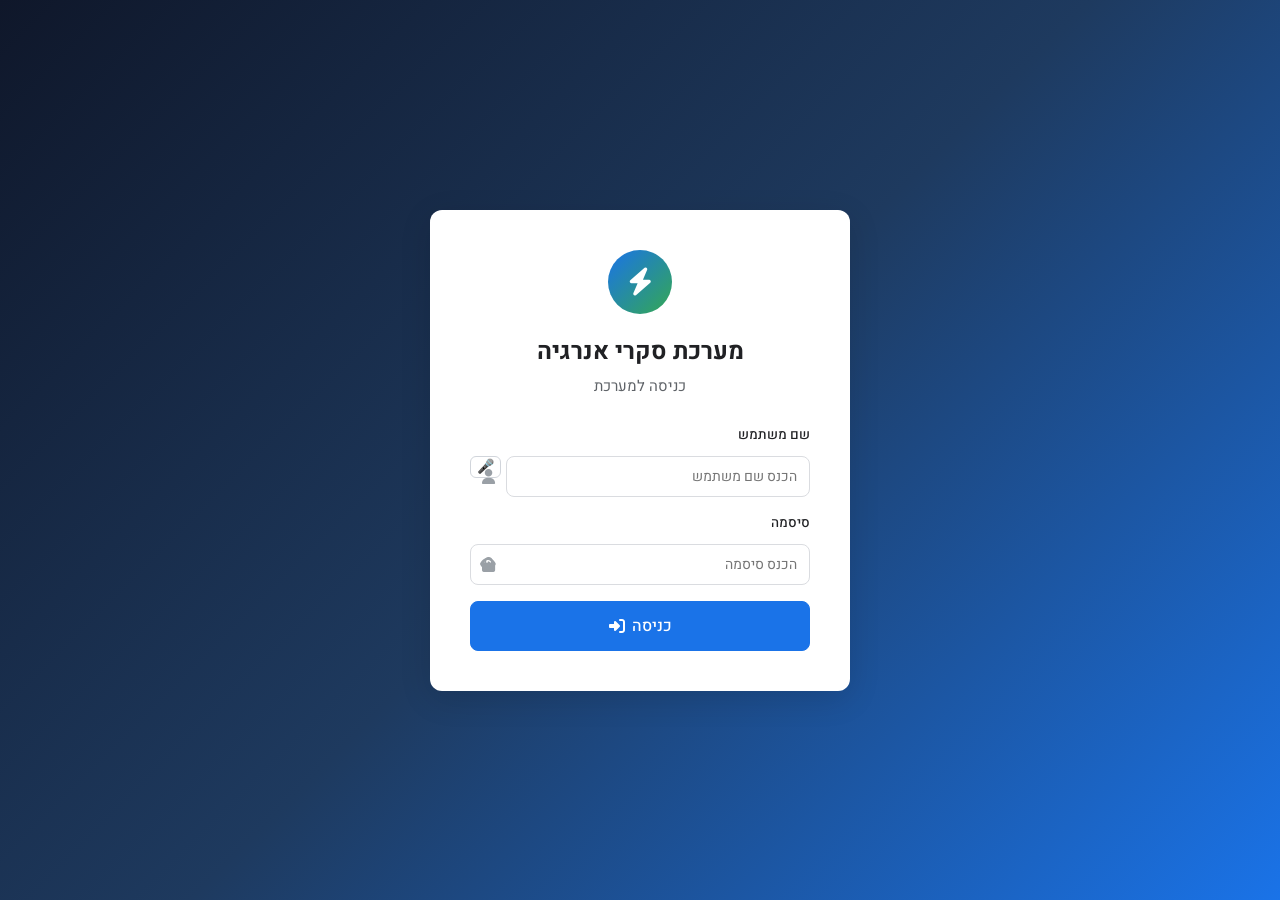
==== commit aa9a4a7a: "Add files via upload" ====
--- a/index.html
+++ b/index.html
@@ -1623,7 +1623,16 @@
   }
   .nav-item { min-height: 48px; }
 }
-  </style>
+  
+/* ── Speech-to-text ── */
+.mic-btn { background:none; border:1.5px solid #d1d5db; border-radius:6px; padding:3px 6px; cursor:pointer; font-size:14px; line-height:1; color:#6b7280; transition:all .2s; flex-shrink:0; display:inline-flex; align-items:center; }
+.mic-btn:hover { border-color:#2d7d46; color:#2d7d46; background:#f0fdf4; }
+.mic-btn.listening { border-color:#dc2626; color:#dc2626; background:#fef2f2; animation:mic-pulse 1s infinite; }
+@keyframes mic-pulse { 0%,100%{opacity:1} 50%{opacity:.5} }
+.field-with-mic { display:flex; gap:5px; align-items:flex-start; }
+.field-with-mic input, .field-with-mic textarea { flex:1; }
+
+</style>
 </head>
 <body>
 
@@ -11896,45 +11905,113 @@
   setTimeout(() => w.print(), 500);
 }
 
+function _buildSurveyWordHTML(d) {
+  var esc = function(s) { if (!s && s !== 0) return ''; return String(s).replace(/&/g,'&amp;').replace(/</g,'&lt;').replace(/>/g,'&gt;'); };
+  var RED = 'color:#CC0000;'; var GREEN = 'color:#70AD47;';
+  var FONT = 'font-family:Calibri,Arial,sans-serif;font-size:11pt;';
+  var BIDI = 'direction:rtl;text-align:right;';
+  var lv = function(label,val){return '<p style="margin:2px 0;'+FONT+BIDI+'"><span style="'+RED+'">'+esc(label)+'</span> <span style="'+GREEN+'">'+esc(val)+'</span></p>';};
+  var fixedP = function(text){return '<p style="margin:3px 0;'+FONT+BIDI+'"><span style="'+RED+'">'+esc(text)+'</span></p>';};
+  var sec = function(num,text){return '<p style="margin:10px 0 4px;'+FONT+BIDI+'"><span style="'+RED+'font-weight:bold;text-decoration:underline;">'+num+'.  '+esc(text)+'</span></p>';};
+  var bullet = function(text){return '<p style="margin:2px 0 2px 20px;'+FONT+BIDI+'"><span style="'+RED+'">&#x2022; '+esc(text)+'</span></p>';};
+  var consTbl = function(){
+    if (!d.consumers||!d.consumers.length) return '';
+    var rows='<tr style="'+RED+FONT+'"><th style="border:1px solid #000;padding:3px 6px;'+BIDI+'font-weight:bold;">צרכן</th><th style="border:1px solid #000;padding:3px 6px;'+BIDI+'font-weight:bold;">פרוט</th></tr>';
+    d.consumers.forEach(function(c){
+      var detail=(c.rows||[]).map(function(r){return [r.desc,r.qty?(r.qty+'×'):'',r.kw?(r.kw+'kW'):''].filter(Boolean).join(' ');}).join(' | ');
+      rows+='<tr><td style="border:1px solid #000;padding:3px 6px;'+FONT+BIDI+GREEN+'">'+esc(c.name||'')+'</td><td style="border:1px solid #000;padding:3px 6px;'+FONT+BIDI+GREEN+'">'+esc(detail)+'</td></tr>';
+    });
+    return '<table style="border-collapse:collapse;width:60%;margin:4px 0;">'+rows+'</table>';
+  };
+  var getEnergy=function(lines,type){if(!lines)return '';for(var i=0;i<lines.length;i++){if(lines[i].type&&lines[i].type.indexOf(type)>=0)return lines[i].qty+' '+lines[i].unit;}return '';};
+  var elec=getEnergy(d.cur_lines||d.curLines,'חשמל')||getEnergy(d.cur_lines||d.curLines,'חשמ');
+  var diesel=getEnergy(d.cur_lines||d.curLines,'סולר')||getEnergy(d.cur_lines||d.curLines,'דיזל');
+  var gas=getEnergy(d.cur_lines||d.curLines,'גז');
+  var dateStr=d.dateStr||(d.saved_at?new Date(d.saved_at).toLocaleDateString('he-IL'):'');
+  var factory=d.factory||d.factory_name||'';
+  var company=d.company||d.company_name||factory;
+  var companyId=d.companyId||d.company_id||'';
+  var contactName=d.contactName||d.contact_name||'';
+  var contactRole=d.contactRole||d.contact_role||'';
+  var contactPhone=d.contactPhone||d.contact_phone||'';
+  var contactEmail=d.contactEmail||d.contact_email||'';
+  var location=d.location||'';
+  var employees=d.employees||'';
+  var facilityDesc=d.facilityDesc||d.facility_desc||'';
+  var areaTotal=d.areaTotal||d.area_total||'';
+  var factoryHours=d.factoryHours||d.factory_hours||'';
+  var officeDays=d.officeDays||d.office_days||'';
+  var officeHours=d.officeHours||d.office_hours||'';
+  var curYear=d.curYear||d.cur_year||new Date().getFullYear();
+
+  return [
+    '<html xmlns:o="urn:schemas-microsoft-com:office:office" xmlns:w="urn:schemas-microsoft-com:office:word">',
+    '<head><meta charset="utf-8"><title>תכנית לסקר אנרגיה</title>',
+    '<style>body{font-family:Calibri,Arial,sans-serif;direction:rtl;margin:0;font-size:11pt;}@page{margin:2.5cm 2cm;}p{margin:3px 0;}</style>',
+    '</head><body dir="rtl">',
+    '<div style="padding:8px 0;border-bottom:2px solid #ccc;margin-bottom:12px;"><img src="[data-uri]" style="height:52px;width:auto;"></div>',
+    '<p style="'+FONT+'text-align:right;"><span style="'+GREEN+'">'+esc(dateStr)+'</span></p>',
+    '<p style="margin:8px 0;"></p>',
+    fixedP('לכבוד:'),fixedP('משרד האנרגיה והתשתיות'),fixedP('חטיבת אנרגיה מקיימת'),fixedP('אגף הנדסה'),fixedP('רחוב בנק ישראל 7 , ירושלים'),
+    '<p style="margin:8px 0;"></p>',fixedP('שלום רב,'),'<p style="margin:4px 0;"></p>',
+    '<p style="'+FONT+BIDI+'text-align:center;"><span style="'+RED+'font-weight:bold;text-decoration:underline;">הנדון: תכנית לסקר האנרגיה- </span><span style="'+GREEN+'font-weight:bold;text-decoration:underline;">'+esc(factory||company)+'</span></p>',
+    '<p style="margin:8px 0;"></p>',
+    sec(1,'שם החברה וח.פ'),lv('שם:',company),lv('ח.פ:',companyId),'<p style="margin:4px 0;"></p>',
+    sec(2,'אחראי סקר אנרגיה מטעם החברה'),lv('שם:',contactName),lv('תפקיד:',contactRole),lv('נייד: ',contactPhone),lv('מייל:',contactEmail),'<p style="margin:4px 0;"></p>',
+    sec(3,'ממונה אנרגיה'),lv('שם:',contactName),lv('תפקיד:',contactRole),lv('נייד: ',contactPhone),lv('מייל:',contactEmail),'<p style="margin:4px 0;"></p>',
+    sec(4,'הסבר כללי וצרכנים עיקריים-'),'<p style="margin:2px 0;'+FONT+BIDI+'"><span style="'+GREEN+'">'+esc(facilityDesc)+'</span></p>','<p style="margin:4px 0;"></p>',
+    sec(5,'מיקום בארץ:'),'<p style="margin:2px 0;'+FONT+BIDI+'"><span style="'+RED+'">1.  </span><span style="'+GREEN+'">'+esc(location)+'</span></p>','<p style="margin:4px 0;"></p>',
+    sec(6,'כמות עובדים'),'<p style="margin:2px 0;'+FONT+BIDI+'"><span style="'+RED+'">כ- </span><span style="'+GREEN+'">'+esc(employees)+'</span></p>','<p style="margin:4px 0;"></p>',
+    sec(7,'שעות פעילות:'),
+    '<p style="margin:2px 0;'+FONT+BIDI+'"><span style="'+RED+'">המבנה פעיל על כלל מערכותיו- בדרך כלל מ- </span><span style="'+GREEN+'">'+esc(factoryHours)+'</span></p>',
+    '<p style="margin:2px 0;'+FONT+BIDI+'"><span style="'+RED+'">משרדים פעילים בימים </span><span style="'+GREEN+'">'+esc(officeDays)+'</span><span style="'+RED+'"> בין השעות </span><span style="'+GREEN+'">'+esc(officeHours)+'</span></p>',
+    '<p style="margin:4px 0;"></p>',
+    '<p style="margin:10px 0 4px;'+FONT+BIDI+'"><span style="'+RED+'font-weight:bold;">8.  שטח מפעלים:</span></p>',
+    '<p style="margin:2px 0;'+FONT+BIDI+'"><span style="'+RED+'">1.  שטח מבנה </span><span style="'+GREEN+'">'+esc(factory)+'</span><span style="'+RED+'"> כ- </span><span style="'+GREEN+'">'+esc(areaTotal?(areaTotal+' מ"ר'):'')+'</span></p>',
+    '<p style="margin:4px 0;"></p>',
+    '<p style="margin:10px 0 4px;'+FONT+BIDI+'"><span style="'+RED+'font-weight:bold;">9.  צרכני אנרגיה עיקריים:</span></p>',
+    consTbl(),'<p style="margin:4px 0;"></p>',
+    '<p style="margin:10px 0 4px;'+FONT+BIDI+'"><span style="'+RED+'font-weight:bold;text-decoration:underline;">10.  צריכת אנרגיה לשנת </span><span style="'+GREEN+'font-weight:bold;text-decoration:underline;">'+esc(curYear)+'</span><span style="'+RED+'font-weight:bold;text-decoration:underline;">:</span></p>',
+    elec?'<p style="margin:2px 0;'+FONT+BIDI+'"><span style="'+RED+'">כ-  </span><span style="'+GREEN+'">'+esc(elec)+'</span><span style="'+RED+'"> קוט"ש בשנה.</span></p>':'',
+    diesel?'<p style="margin:2px 0;'+FONT+BIDI+'"><span style="'+RED+'">כ- </span><span style="'+GREEN+'">'+esc(diesel)+'</span><span style="'+RED+'"> ליטר סולר בשנה</span></p>':'',
+    gas?'<p style="margin:2px 0;'+FONT+BIDI+'"><span style="'+RED+'">כ- </span><span style="'+GREEN+'">'+esc(gas)+'</span><span style="'+RED+'"> ק"ג גז בשנה</span></p>':'',
+    '<p style="margin:4px 0;"></p>',
+    '<p style="margin:10px 0 4px;'+FONT+BIDI+'"><span style="'+RED+'font-weight:bold;text-decoration:underline;">11.  מטרות הסקר:</span></p>',
+    bullet('ביצוע סקר האנרגיה עפ"י המפרט המופיע באתר משרד האנרגיה.'),
+    bullet('בסקר יתוארו תהליכי המפעל כולל תמונות ופירוט ככל האפשר לגבי אופן הייצור במקום.'),
+    bullet('בסקר האנרגיה תוצג טבלה מפורטת המסכמת את פוטנציאל החיסכון באנרגיה עפ"י הסקר.'),
+    '<table style="border-collapse:collapse;width:100%;margin:4px 0;font-size:9pt;"><tr style="'+RED+'"><th style="border:1px solid #000;padding:3px 5px;'+BIDI+'">קטגוריה</th><th style="border:1px solid #000;padding:3px 5px;'+BIDI+'">סוג ההמלצה</th><th style="border:1px solid #000;padding:3px 5px;'+BIDI+'">פוטנציאל חיסכון [קוט"ש/טשע"ן]</th><th style="border:1px solid #000;padding:3px 5px;'+BIDI+'">פוטנציאל חיסכון [ש"ח]</th><th style="border:1px solid #000;padding:3px 5px;'+BIDI+'">השקעה צפויה [ש"ח]</th><th style="border:1px solid #000;padding:3px 5px;'+BIDI+'">תיעדוף [A,B,C..]</th><th style="border:1px solid #000;padding:3px 5px;'+BIDI+'">תקופת החזר השקעה [שנים]</th></tr><tr><td style="border:1px solid #000;padding:8px 5px;">&nbsp;</td><td style="border:1px solid #000;padding:8px 5px;">&nbsp;</td><td style="border:1px solid #000;padding:8px 5px;">&nbsp;</td><td style="border:1px solid #000;padding:8px 5px;">&nbsp;</td><td style="border:1px solid #000;padding:8px 5px;">&nbsp;</td><td style="border:1px solid #000;padding:8px 5px;">&nbsp;</td><td style="border:1px solid #000;padding:8px 5px;">&nbsp;</td></tr></table>',
+    bullet('בסקר תתוסף טבלת מחויבי דיווח נצילות וכן תאריכי הבדיקות ומס\' הסימוכין לדיווח:'),
+    '<table style="border-collapse:collapse;width:100%;margin:4px 0;font-size:9pt;"><tr style="'+RED+'"><th style="border:1px solid #000;padding:3px 5px;'+BIDI+'">שם</th><th style="border:1px solid #000;padding:3px 5px;'+BIDI+'">סוג</th><th style="border:1px solid #000;padding:3px 5px;'+BIDI+'">סטטוס עמידה בתקנות</th><th style="border:1px solid #000;padding:3px 5px;'+BIDI+'">תאריך הבדיקה</th><th style="border:1px solid #000;padding:3px 5px;'+BIDI+'">מס\' סימוכין מהדיווח המקוון</th></tr><tr><td style="border:1px solid #000;padding:8px 5px;">&nbsp;</td><td style="border:1px solid #000;padding:8px 5px;">&nbsp;</td><td style="border:1px solid #000;padding:8px 5px;">&nbsp;</td><td style="border:1px solid #000;padding:8px 5px;">&nbsp;</td><td style="border:1px solid #000;padding:8px 5px;">&nbsp;</td></tr></table>',
+    bullet('יוצגו צרכני האנרגיה (חשמל/ דלקים) במפעל ויפורט על כל סוג צרכן (לדוגמא – אוויר דחוס, תאורה, חימום) לרבות מפת התפלגות צרכנים.'),
+    bullet('תוצג התפלגות הצריכה (חשמל/ דלקים) ב3 השנים האחרונות ולפרט על מגמות הצריכה.'),
+    bullet('יבחן מערך אוויר דחוס: יעילות המדחסים, משטר הפעולה, התאמת הלחץ, שימוש במשנה תדר, פוטנציאל חום שיורי, סקר דליפות אוויר – במידה וישנו.'),
+    bullet('יבחנו שנאים: יעילות, עומס, גישור/ביטול שנאים – במידה וישנם.'),
+    bullet('יבחן מערך מיזוג אוויר: ניתוח מתאר ההפעלה של מערכות המיזוג המרכזיות והתאמה לצרכנים, יעילות הצרכנים, חישוב כדאיות החלפת ציוד, אובדני אנרגיה כתוצאה מהחלפות אוויר, בחינת כדאיות שימוש באקונומייזרים/רגשים.'),
+    bullet('יבחנו מכונות מרכזיות: ייצור מדדי אנרגיה סגולית ברי השוואה, שימוש בבקרים, מתאר ההפעלה, תוצרי לוואי שניתן לנצל, התאמת העבודה אל מול הוראות היצרן – במידה וישנם.'),
+    bullet('יבחן פוטנציאל ייצור אנרגיה מתחדשת תיבחן צריכת אנרגיה בשעות ללא פעילות.'),
+    bullet('בחינה של האפשרות לביצוע התעדה לפי ת"י 50001.'),
+    bullet('במידה וישנה תכנית עבודה רב שנתית בהיבטי אנרגיה היא תצורף.'),
+    bullet('נהלי ביצוע רכש, הכוללים היבטי אנרגיה, לצרכני אנרגיה משמעותיים יצורפו.'),
+    bullet('יתוארו צרכני האנרגיה באתר ותבוצע העמקה בצרכני האנרגיה המשמעותיים. תיאור זה יכלול פירוט של ההמלצות לחיסכון באנרגיה.'),
+    bullet('יבחן פוטנציאל ייצור אנרגיה לצורך צמצום הצריכה המפעלית בדרכים שונות.'),
+    bullet('בדיקת משטרי הפעלה כלליים ונתוני ציודים, מיפוי משתמשים, ניתוח יעילות שימוש בצרכנים אלו ומסקנות והמלצות.'),
+    bullet('בחינת סוגי תאורה ועוצמות, בדיקת נחיצות תאורה ואופן הדלקה וכיבוי ואיתור פוטנציאל לחיסכון בתאורה.'),
+    '<p style="margin:16px 0 4px;'+FONT+BIDI+'"><span style="'+RED+'">בברכה,</span></p>',
+    '<p style="margin:2px 0;'+FONT+BIDI+'"><span style="'+RED+'">דניאל קליינהנדלר.</span></p>',
+    '</body></html>'
+  ].join('\n');
+}
+
 function _exportControlWordDoc(d) {
-  const html = _printControlData.toString(); // reuse HTML builder
-  // Build simple word doc
-  const date = d.saved_at ? new Date(d.saved_at).toLocaleDateString('he-IL') : '—';
-  const row = (k,v) => `<tr><td style="background:#e8f5ec;font-weight:bold;padding:5px 10px;border:1px solid #c8ddd0;width:35%;">${k}</td><td style="padding:5px 10px;border:1px solid #c8ddd0;">${v||'—'}</td></tr>`;
-  const consHTML = (d.consumers||[]).map(c =>
-    `<h3>${escHtml(c.name||'')}</h3>
-     <table style="border-collapse:collapse;font-size:11pt;width:100%;">
-       <tr style="background:#e8f5ec;"><th style="padding:4px 8px;border:1px solid #c8ddd0;">פרט</th><th style="padding:4px 8px;border:1px solid #c8ddd0;">כמות</th><th style="padding:4px 8px;border:1px solid #c8ddd0;">kW</th></tr>
-       ${(c.rows||[]).map(r=>`<tr><td style="padding:4px 8px;border:1px solid #ddd;">${r.desc||''}</td><td style="padding:4px 8px;border:1px solid #ddd;text-align:center;">${r.qty||''}</td><td style="padding:4px 8px;border:1px solid #ddd;text-align:center;">${r.kw||''}</td></tr>`).join('')}
-     </table>`
-  ).join('');
-  const wordHtml = `<html xmlns:o="urn:schemas-microsoft-com:office:office" xmlns:w="urn:schemas-microsoft-com:office:word" xmlns="http://www.w3.org/TR/REC-html40">
-    <head><meta charset="utf-8"><title>בקרת אנרגיה</title>
-    <style>body{font-family:Arial,sans-serif;direction:rtl;margin:2cm;}table{border-collapse:collapse;width:100%;}h3{color:#2d7d46;border-bottom:2px solid #2d7d46;padding-bottom:4px;margin:20px 0 10px;}@page{margin:2cm;}</style>
-    </head><body dir="rtl">
-    <div style="text-align:center;background:#1a2e22;color:white;padding:20px;margin-bottom:20px;">
-      <h1 style="margin:0;color:white;">⚡ בקרת אנרגיה — ${escHtml(d.factory_name||'—')}</h1>
-      <div style="font-size:12pt;margin-top:6px;opacity:.85;">תאריך שמירה: ${date}</div>
-    </div>
-    <h3>פרטי החברה</h3>
-    <table>${row('שם מפעל',d.factory_name)}${row('שם חברה',d.company_name)}${row('אחראי אנרגיה',d.contact_name)}${row('תפקיד',d.contact_role)}${row('נייד',d.contact_phone)}${row('אי-מייל',d.contact_email)}${row('מיקום',d.location)}${row('עובדים',d.employees)}</table>
-    <h3>מבנה המתקן</h3>
-    <table>${row('תיאור',d.facility_desc)}${row('שטח כולל',d.area_total?d.area_total+' מ"ר':'')}${row('שטח מקורה',d.area_roofed?d.area_roofed+' מ"ר':'')}${row('שטח ממוזג',d.area_ac?d.area_ac+' מ"ר':'')}${row('שעות מפעל',d.factory_hours)}${row('שעות משרד',d.office_hours)}</table>
-    ${consHTML ? '<h3>צרכני אנרגיה</h3>' + consHTML : ''}
-    ${d.extra_notes ? '<h3>הערות</h3><p>'+escHtml(d.extra_notes)+'</p>' : ''}
-    <div style="margin-top:40px;border-top:1px solid #ccc;padding-top:12px;font-size:10pt;color:#666;">
-      חתימה: ___________________ &nbsp;&nbsp; תאריך: ___________________
-    </div>
-    </body></html>`;
-  const blob = new Blob(['﻿' + wordHtml], {type:'application/msword;charset=utf-8'});
+  const html = _buildSurveyWordHTML(d);
+  const blob = new Blob(['\uFEFF' + html], {type:'application/msword;charset=utf-8'});
   const url = URL.createObjectURL(blob);
   const a = document.createElement('a');
   a.href = url;
-  a.download = 'בקרת_אנרגיה_' + (d.factory_name||'ללא_שם').replace(/\s+/g,'_') + '.doc';
-  document.body.appendChild(a);
-  a.click();
-  setTimeout(() => { document.body.removeChild(a); URL.revokeObjectURL(url); }, 1000);
-  toast('קובץ Word הורד ✓', 'success');
+  a.download = '\u05ea\u05db\u05e0\u05d9\u05ea_\u05dc\u05e1\u05e7\u05e8_' + (d.factory_name||d.factory||'\u05dc\u05dc\u05d0_\u05e9\u05dd').replace(/\s+/g,'_') + '.doc';
+  document.body.appendChild(a); a.click();
+  setTimeout(function(){ document.body.removeChild(a); URL.revokeObjectURL(url); }, 1000);
 }
 
 async function deleteControl(id) {
@@ -12136,50 +12213,16 @@
     const doc = await window.fbDb.collection('energy_controls').doc(id).get();
     if (!doc.exists) { toast('לא נמצא', 'error'); return; }
     const d = doc.data();
-    const row = (k,v) => !v?'':'<tr><td style="background:#e8f5ec;font-weight:bold;padding:6px 10px;border:1px solid #c8ddd0;width:35%;font-size:10pt;">'+k+'</td><td style="padding:6px 10px;border:1px solid #c8ddd0;font-size:10pt;">'+String(v)+'</td></tr>';
-    const sec = t => '<h3 style="color:#2d7d46;border-bottom:2px solid #2d7d46;padding-bottom:4px;margin:18px 0 8px;font-size:12pt;">'+t+'</h3>';
-    const tbl = rows => '<table style="width:100%;border-collapse:collapse;margin-bottom:12px;">'+rows+'</table>';
-    const date = d.saved_at ? new Date(d.saved_at).toLocaleDateString('he-IL') : '—';
-    const consHTML = (d.consumers||[]).map(c =>
-      '<p style="font-weight:bold;font-size:11pt;margin:10px 0 4px;">'+escHtml(c.name||'')+'</p>'+
-      '<table style="width:100%;border-collapse:collapse;font-size:10pt;margin-bottom:8px;">'+
-      '<tr style="background:#e8f5ec;"><th style="padding:5px 8px;border:1px solid #c8ddd0;text-align:right;">פרט</th><th style="padding:5px 8px;border:1px solid #c8ddd0;">כמות</th><th style="padding:5px 8px;border:1px solid #c8ddd0;">kW</th></tr>'+
-      (c.rows||[]).map(r => '<tr><td style="padding:5px 8px;border:1px solid #ddd;">'+escHtml(r.desc||'')+'</td><td style="padding:5px 8px;border:1px solid #ddd;text-align:center;">'+escHtml(r.qty||'')+'</td><td style="padding:5px 8px;border:1px solid #ddd;text-align:center;">'+escHtml(r.kw||'')+'</td></tr>').join('')+
-      '</table>'
-    ).join('');
-    const energyTbl = lines => !lines||!lines.length ? '' :
-      '<table style="width:80%;border-collapse:collapse;font-size:10pt;margin-bottom:10px;">'+
-      '<tr style="background:#e8f5ec;"><th style="padding:5px 8px;border:1px solid #c8ddd0;text-align:right;">מקור</th><th style="padding:5px 8px;border:1px solid #c8ddd0;">כמות</th><th style="padding:5px 8px;border:1px solid #c8ddd0;text-align:right;">יחידה</th></tr>'+
-      lines.map(l => '<tr><td style="padding:5px 8px;border:1px solid #ddd;">'+escHtml(l.type||'')+'</td><td style="padding:5px 8px;border:1px solid #ddd;text-align:center;">'+escHtml(l.qty||'')+'</td><td style="padding:5px 8px;border:1px solid #ddd;">'+escHtml(l.unit||'')+'</td></tr>').join('')+
-      '</table>';
-    const html = [
-      '<html xmlns:o="urn:schemas-microsoft-com:office:office" xmlns:w="urn:schemas-microsoft-com:office:word">',
-      '<head><meta charset="utf-8"><title>בקרת אנרגיה</title>',
-      '<style>body{font-family:Arial,sans-serif;direction:rtl;font-size:10pt;}@page{margin:2cm;}</style></head>',
-      '<body dir="rtl">',
-      '<div style="background:#1a2e22;color:white;padding:20px;text-align:center;margin-bottom:20px;">',
-      '<h1 style="margin:0;color:white;font-size:16pt;">⚡ בקרת אנרגיה — NRG Redesign</h1>',
-      '<div style="font-size:13pt;margin-top:6px;">'+escHtml(d.factory_name||'')+'</div>',
-      '<div style="font-size:9pt;margin-top:4px;opacity:.85;">תאריך שמירה: '+date+'</div></div>',
-      sec('פרטי החברה'),
-      tbl(row('שם מפעל',d.factory_name)+row('שם חברה',d.company_name)+row('אחראי אנרגיה',d.contact_name)+row('תפקיד',d.contact_role)+row('טלפון',d.contact_phone)+row('אי-מייל',d.contact_email)+row('מיקום',d.location)+row('עובדים',d.employees)),
-      sec('מבנה המתקן'),
-      tbl(row('תיאור',d.facility_desc)+row('שטח כולל',d.area_total?d.area_total+' מ"ר':'')+row('שטח מקורה',d.area_roofed?d.area_roofed+' מ"ר':'')+row('שטח ממוזג',d.area_ac?d.area_ac+' מ"ר':'')+row('שעות מפעל',d.factory_hours)+row('שעות משרד',d.office_hours)),
-      consHTML ? sec('צרכני אנרגיה')+consHTML : '',
-      sec('צריכת אנרגיה שנתית — שנה נוכחית'), energyTbl(d.cur_energy),
-      sec('צריכת אנרגיה שנתית — שנה קודמת'), energyTbl(d.prev_energy),
-      d.extra_notes ? sec('הערות')+'<p style="font-size:10pt;">'+escHtml(d.extra_notes).replace(/\n/g,'<br>')+'</p>' : '',
-      '<div style="margin-top:40px;border-top:1px solid #ccc;padding-top:10px;font-size:9pt;color:#666;">חתימה: ___________________ &nbsp;&nbsp; תאריך: ___________________</div>',
-      '</body></html>'
-    ].join('');
-    const blob = new Blob(['﻿'+html],{type:'application/msword;charset=utf-8'});
+    const html = _buildSurveyWordHTML(d);
+    const blob = new Blob(['\uFEFF' + html], {type:'application/msword;charset=utf-8'});
     const url = URL.createObjectURL(blob);
     const a = document.createElement('a');
-    a.href=url; a.download='בקרת_אנרגיה_'+(d.factory_name||'').replace(/\s+/g,'_')+'.doc';
+    a.href = url;
+    a.download = 'תכנית_לסקר_' + (d.factory_name||d.factory||'ללא_שם').replace(/\s+/g,'_') + '.doc';
     document.body.appendChild(a); a.click();
-    setTimeout(()=>{document.body.removeChild(a);URL.revokeObjectURL(url);},1000);
-    toast('Word הורד ✓','success');
-  } catch(e) { toast('שגיאה: '+e.message,'error'); }
+    setTimeout(function(){ document.body.removeChild(a); URL.revokeObjectURL(url); }, 1000);
+    toast('קובץ Word הורד בהצלחה', 'success');
+  } catch(e) { toast('שגיאה: ' + e.message, 'error'); }
 }
 
 async function exportReportWordFromList(id) {
@@ -12361,6 +12404,63 @@
   } catch(e) { toast('שגיאה: ' + e.message, 'error'); }
 }
 
+
+// ── Speech-to-text ──
+var _micActive = null;
+function startMic(inputId) {
+  var SR = window.SpeechRecognition || window.webkitSpeechRecognition;
+  if (!SR) { alert('הדפדפן שלך לא תומך בזיהוי קול. נסה Chrome.'); return; }
+  var btn = document.querySelector('[data-mic="' + inputId + '"]');
+  var field = document.getElementById(inputId);
+  if (!field) return;
+  if (_micActive && _micActive.inputId === inputId) { _micActive.rec.stop(); return; }
+  if (_micActive) { try { _micActive.rec.stop(); } catch(e){} }
+  var rec = new SR();
+  rec.lang = 'he-IL'; rec.continuous = true; rec.interimResults = false;
+  rec.onstart = function() { _micActive={rec:rec,inputId:inputId}; if(btn){btn.classList.add('listening');btn.title='לחץ לעצירה';} };
+  rec.onresult = function(e) {
+    var t=''; for(var i=e.resultIndex;i<e.results.length;i++){if(e.results[i].isFinal)t+=e.results[i][0].transcript;}
+    if(t){var cur=field.value; field.value=cur+(cur&&!cur.endsWith(' ')?' ':'')+t; field.dispatchEvent(new Event('input', {bubbles:true}));}
+  };
+  rec.onerror = function(e){if(e.error!=='aborted')console.warn('Speech:',e.error);};
+  rec.onend = function(){_micActive=null;if(btn){btn.classList.remove('listening');btn.title='לחץ לדיבור';}};
+  rec.start();
+}
+
+
+// ── Auto-attach mic buttons to all text fields ──
+function attachMicButtons(root) {
+  var root = root || document;
+  root.querySelectorAll('input[type="text"],input[type="email"],input:not([type]),textarea').forEach(function(el) {
+    if (!el.id || el.dataset.micAttached) return;
+    el.dataset.micAttached = '1';
+    // Don't add mic to very short fields (e.g. numbers, phones) or search fields
+    if (el.type === 'number' || el.type === 'tel' || el.type === 'password') return;
+    if (el.closest('.field-with-mic')) return;
+    // Wrap
+    var wrapper = document.createElement('div');
+    wrapper.className = 'field-with-mic';
+    el.parentNode.insertBefore(wrapper, el);
+    wrapper.appendChild(el);
+    var btn = document.createElement('button');
+    btn.type = 'button';
+    btn.className = 'mic-btn';
+    btn.dataset.mic = el.id;
+    btn.title = 'לחץ לדיבור';
+    btn.textContent = '🎤';
+    btn.onclick = function() { startMic(el.id); };
+    wrapper.appendChild(btn);
+  });
+}
+// Run on load and watch for dynamic content
+document.addEventListener('DOMContentLoaded', function() { attachMicButtons(); });
+var _micObs = new MutationObserver(function(muts) {
+  muts.forEach(function(m) {
+    m.addedNodes.forEach(function(n) { if(n.nodeType===1) attachMicButtons(n); });
+  });
+});
+_micObs.observe(document.body, {childList:true, subtree:true});
+
 </script>
 </body>
 </html>
